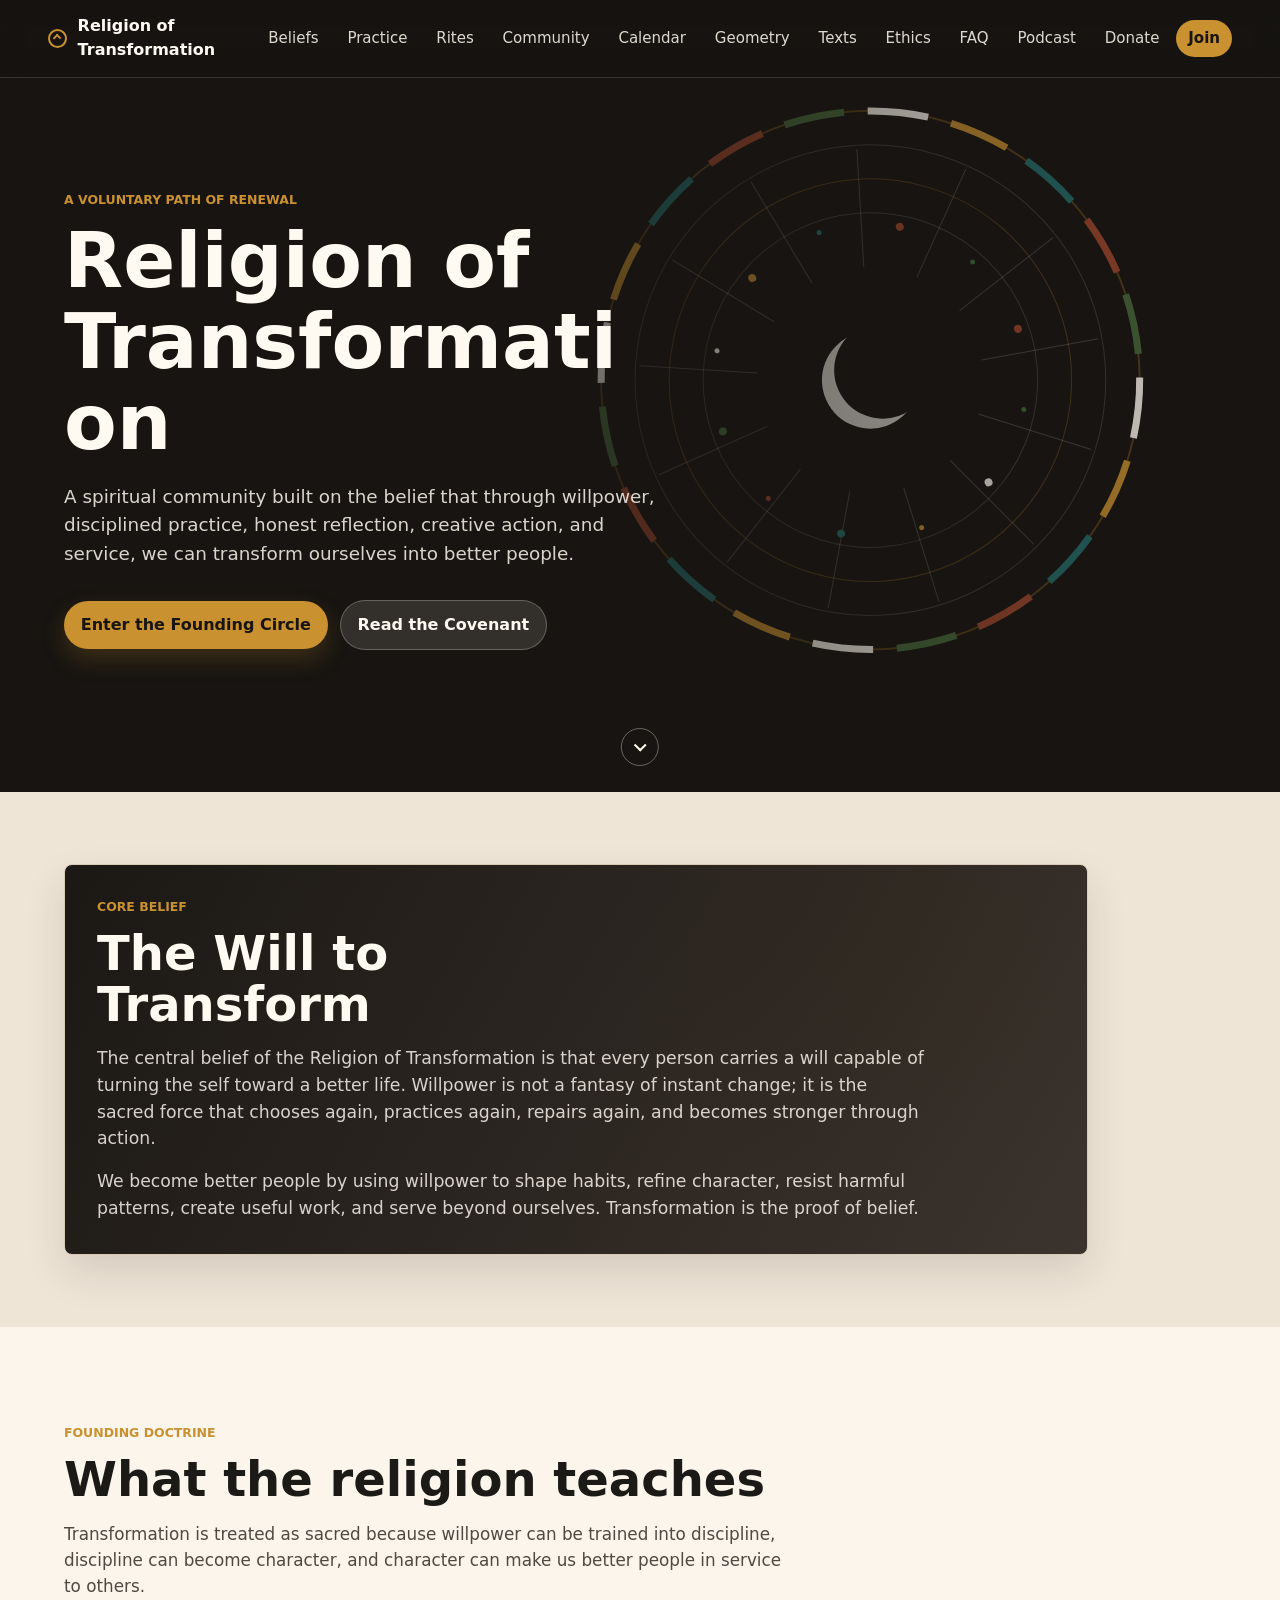
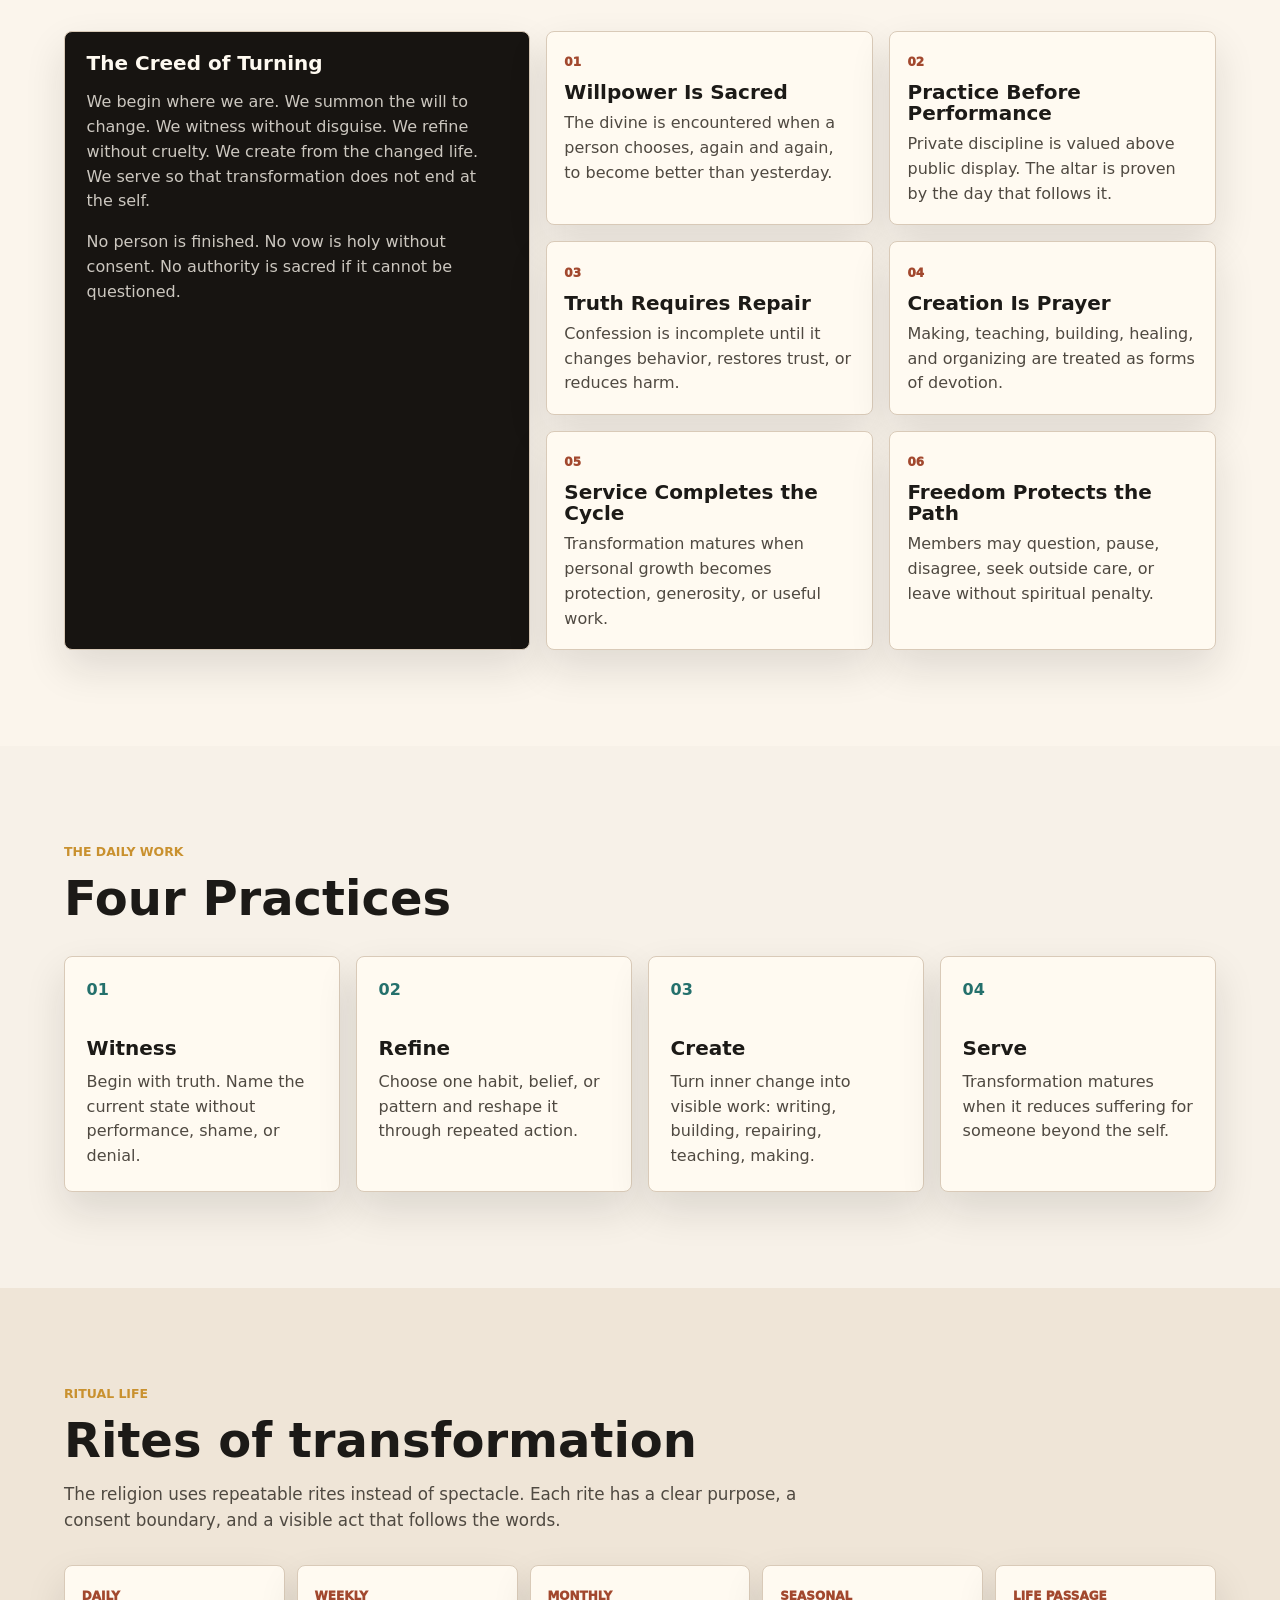
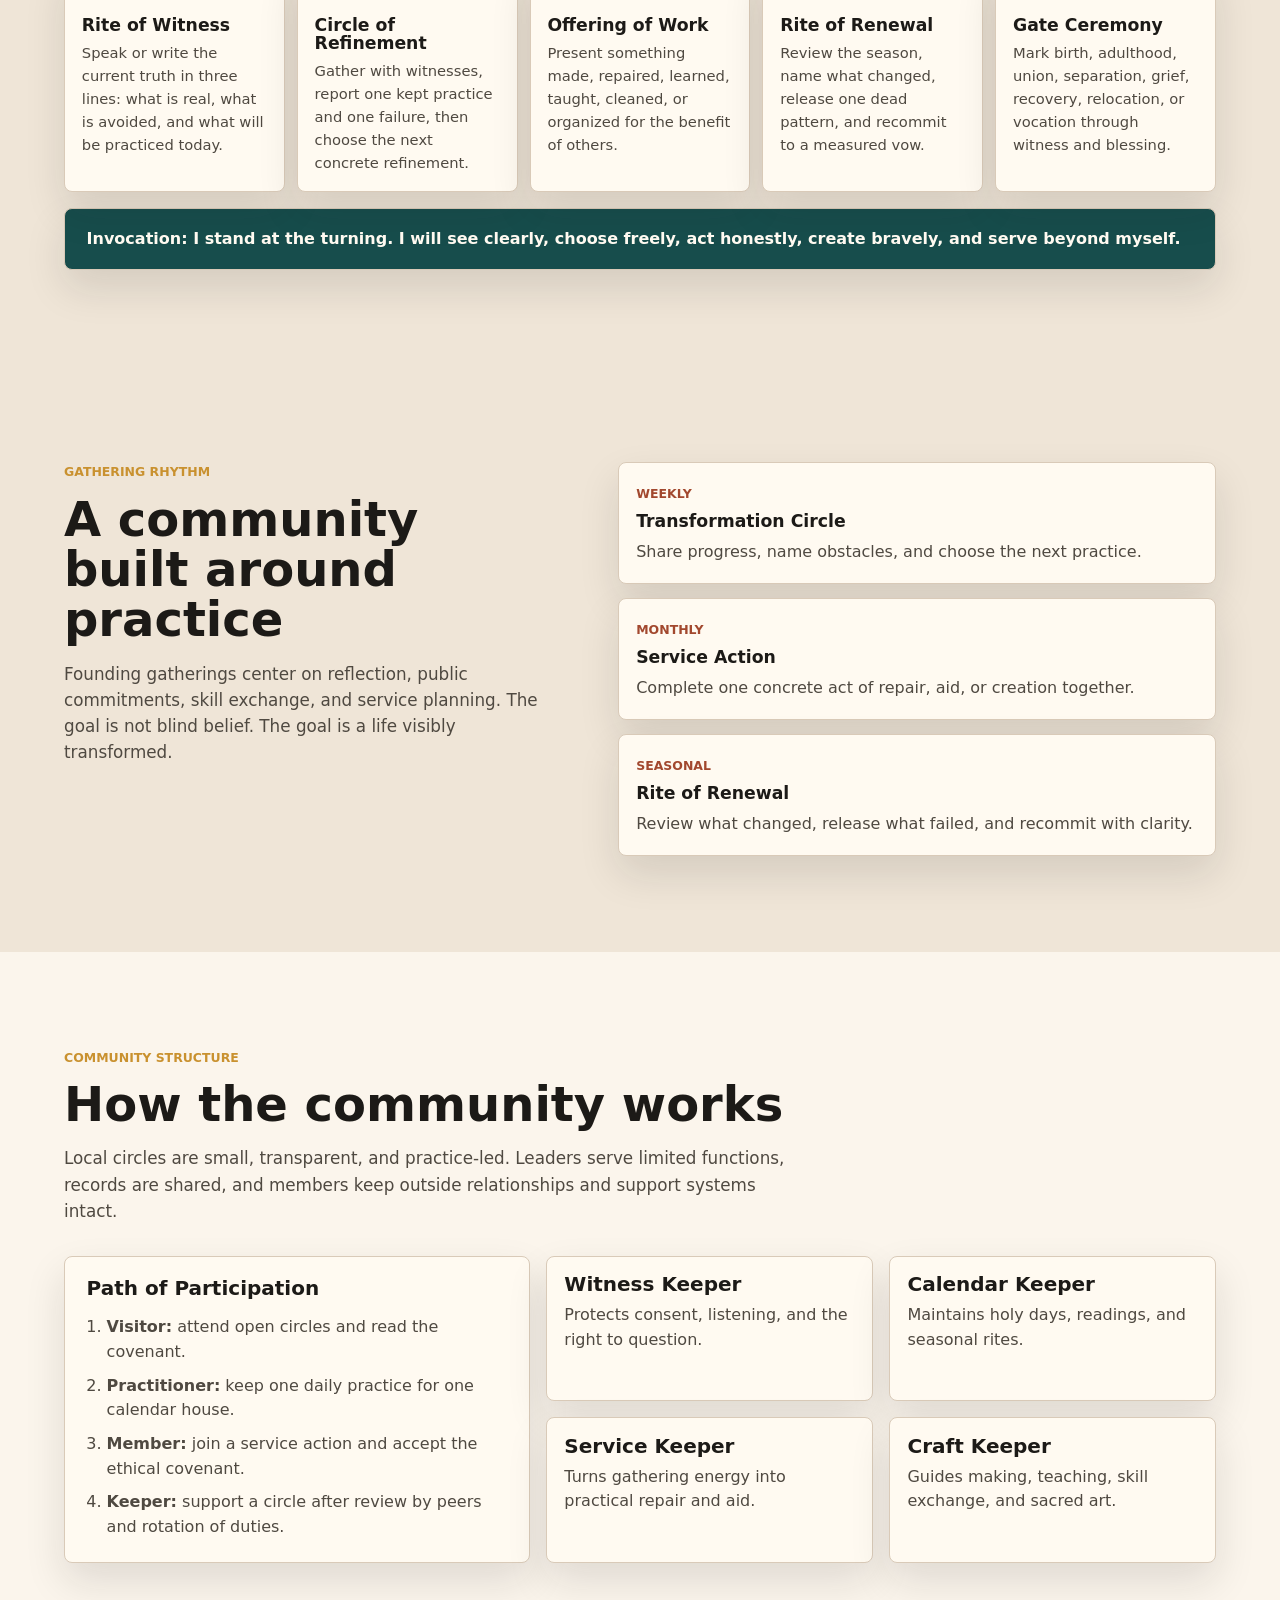
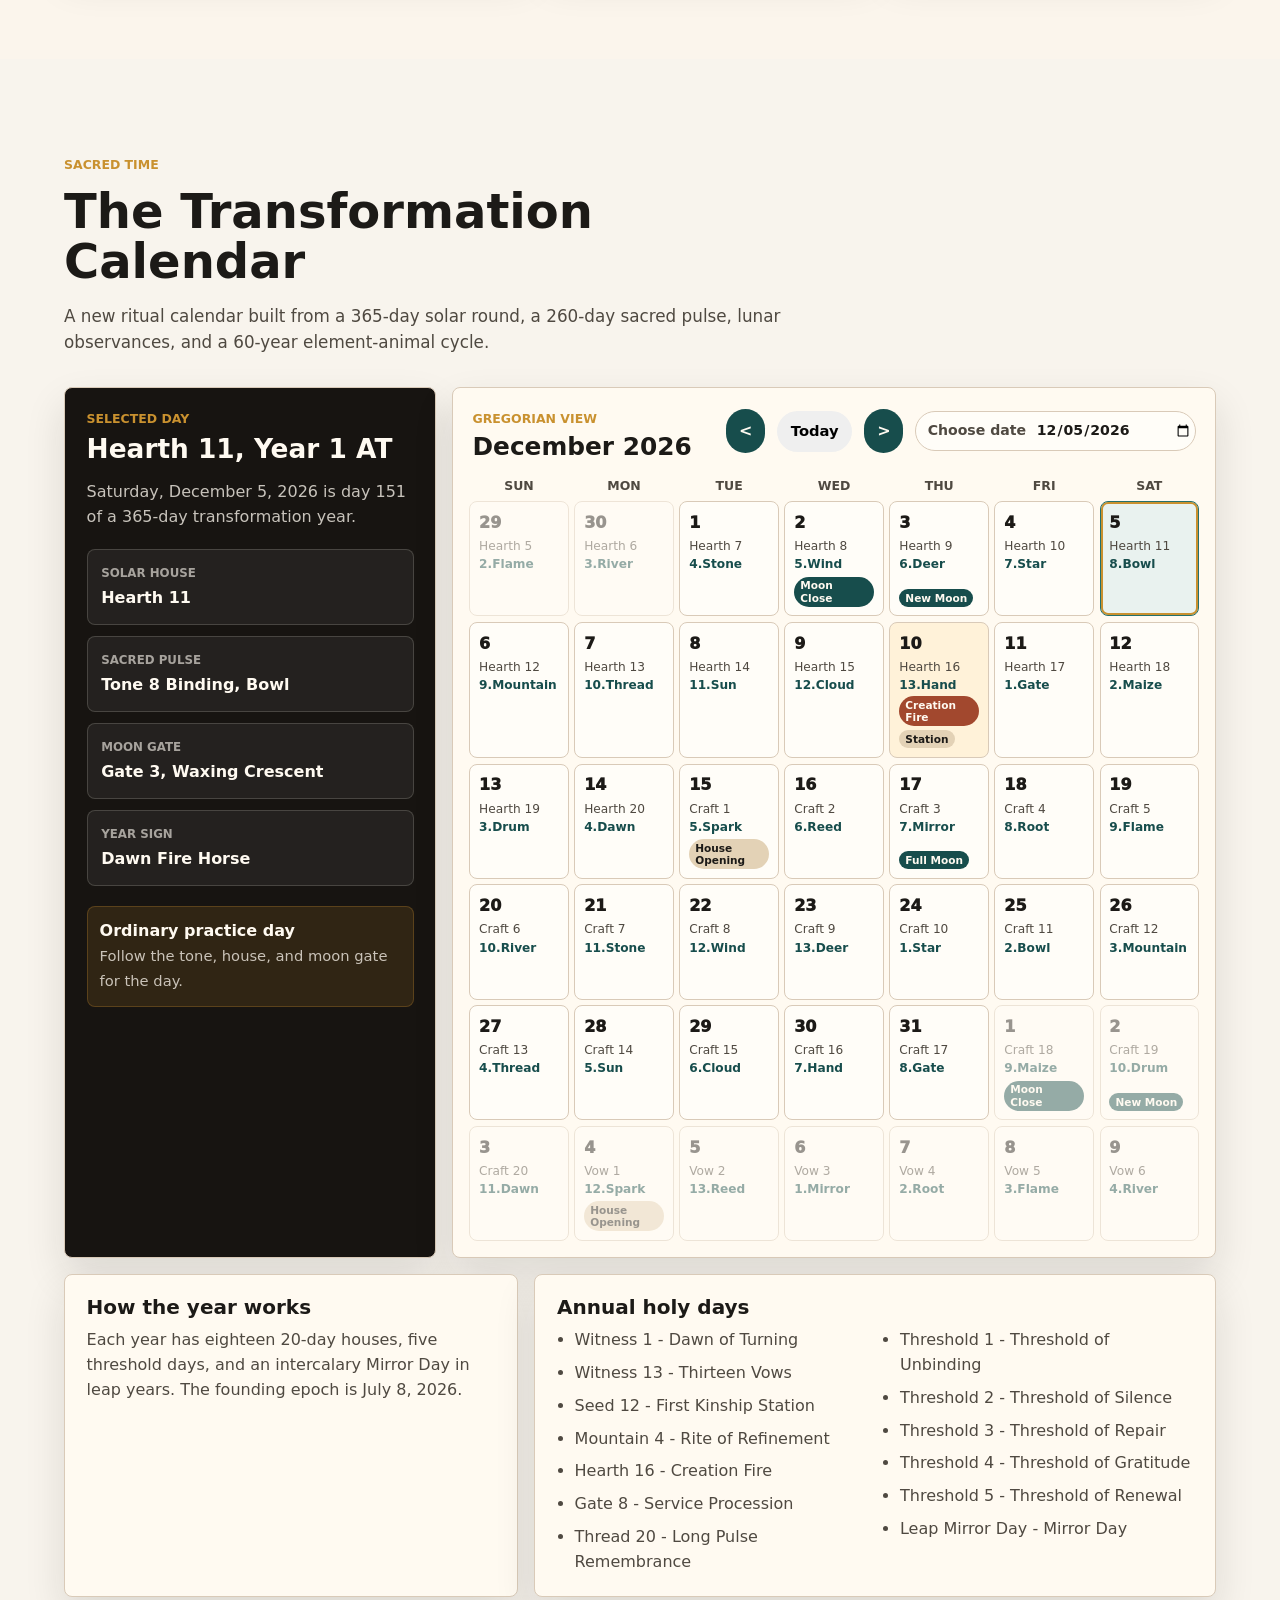
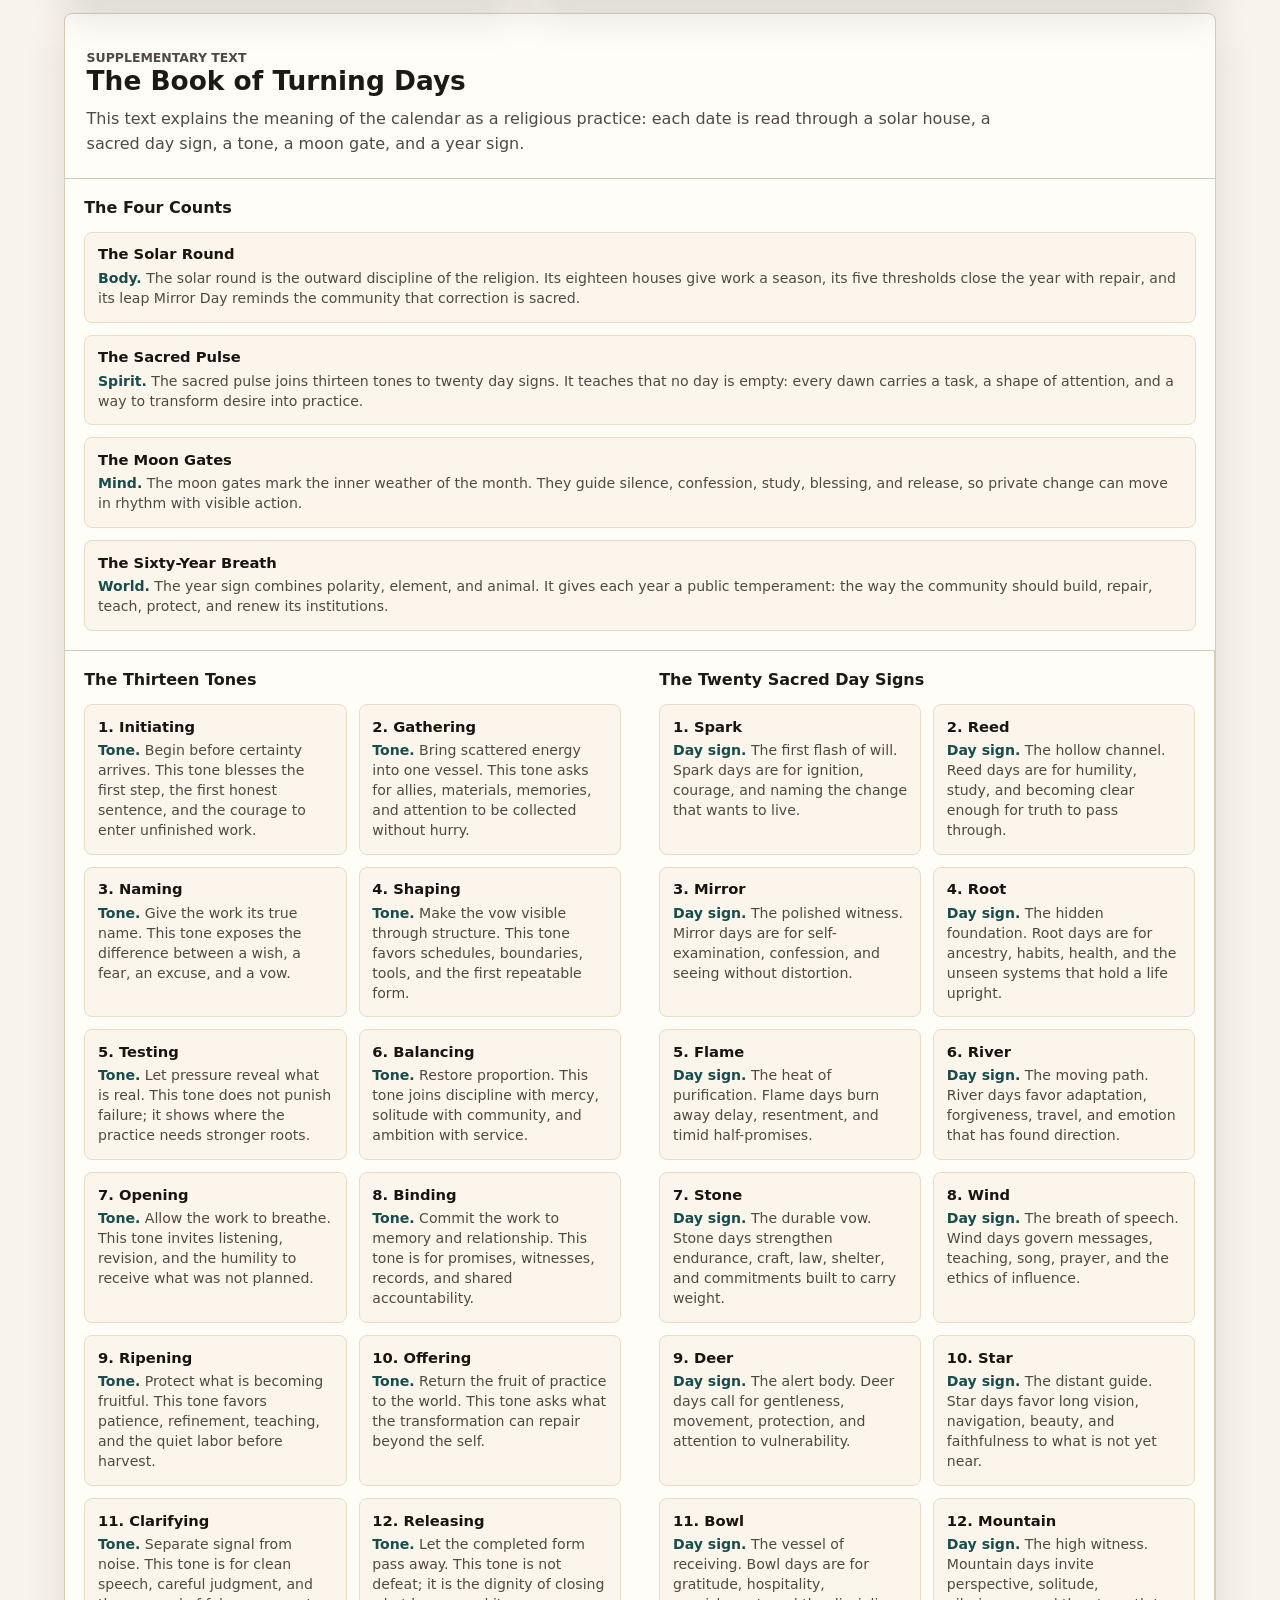
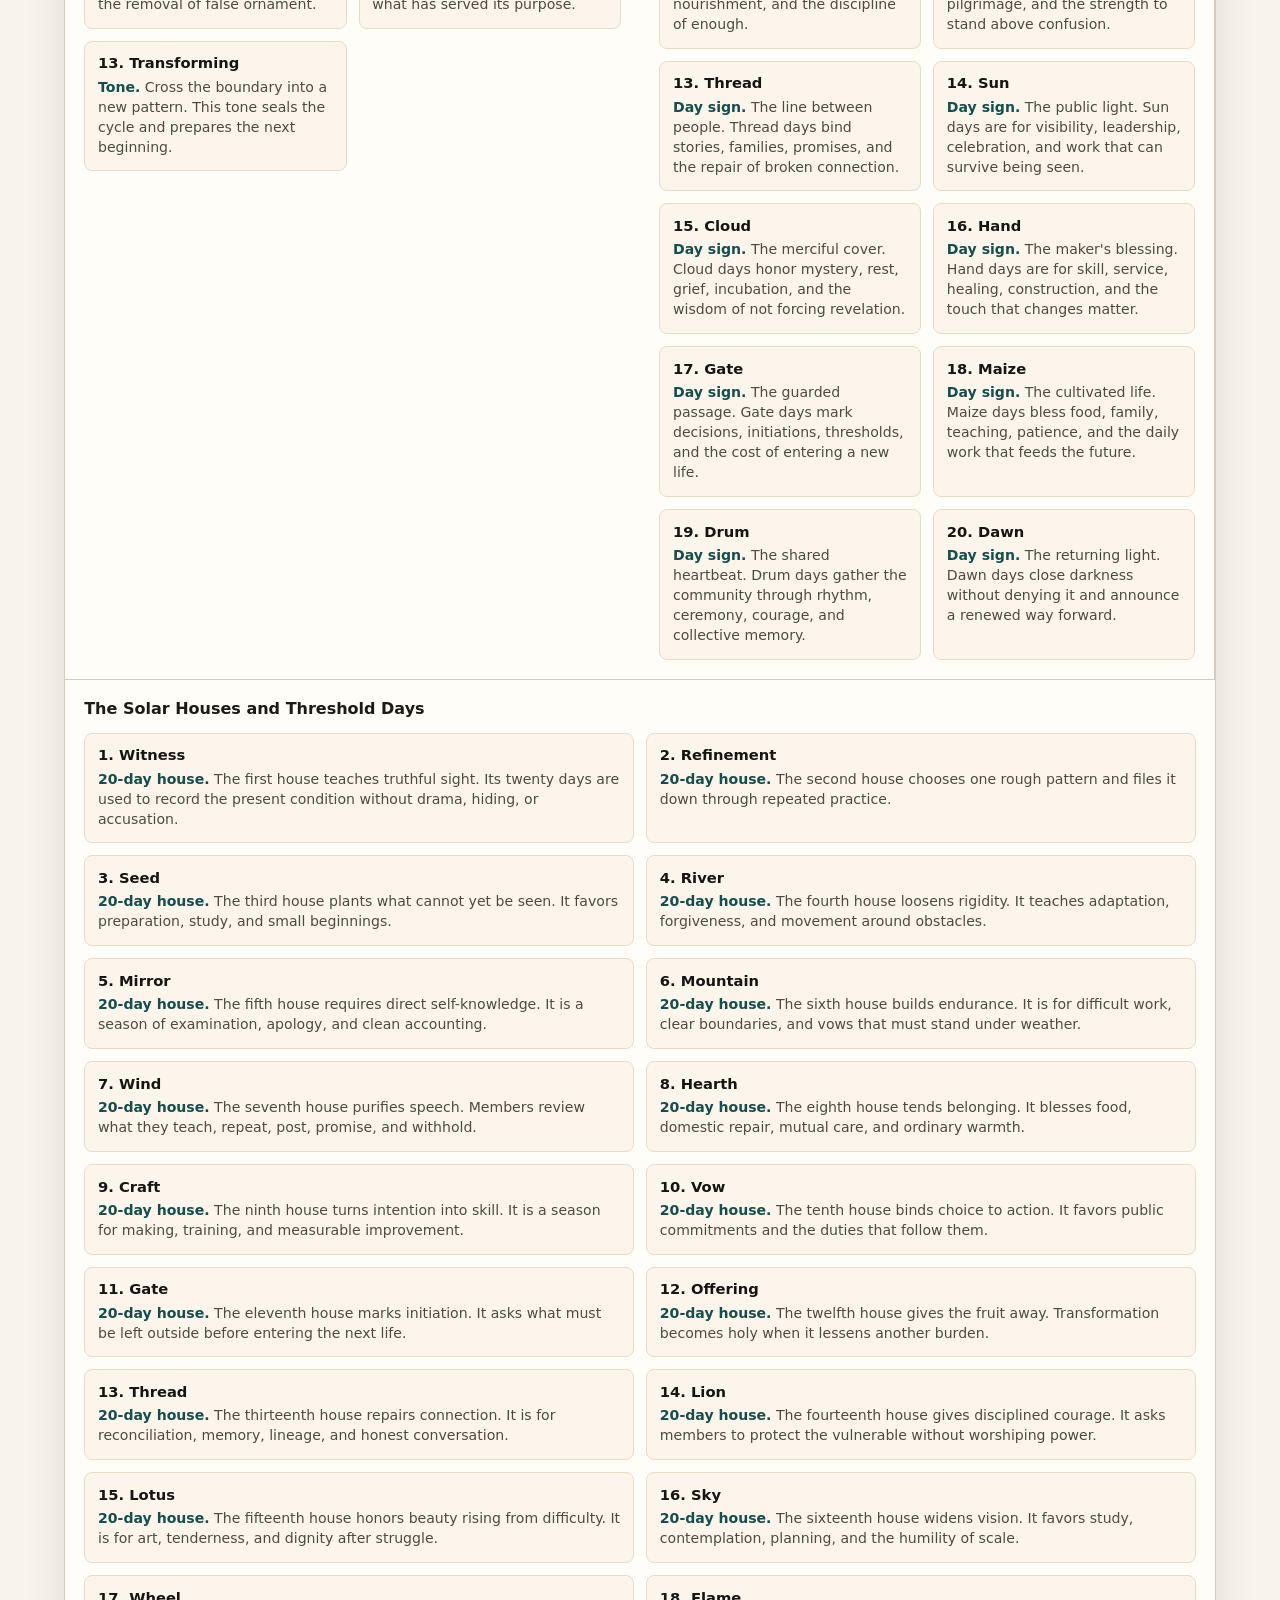
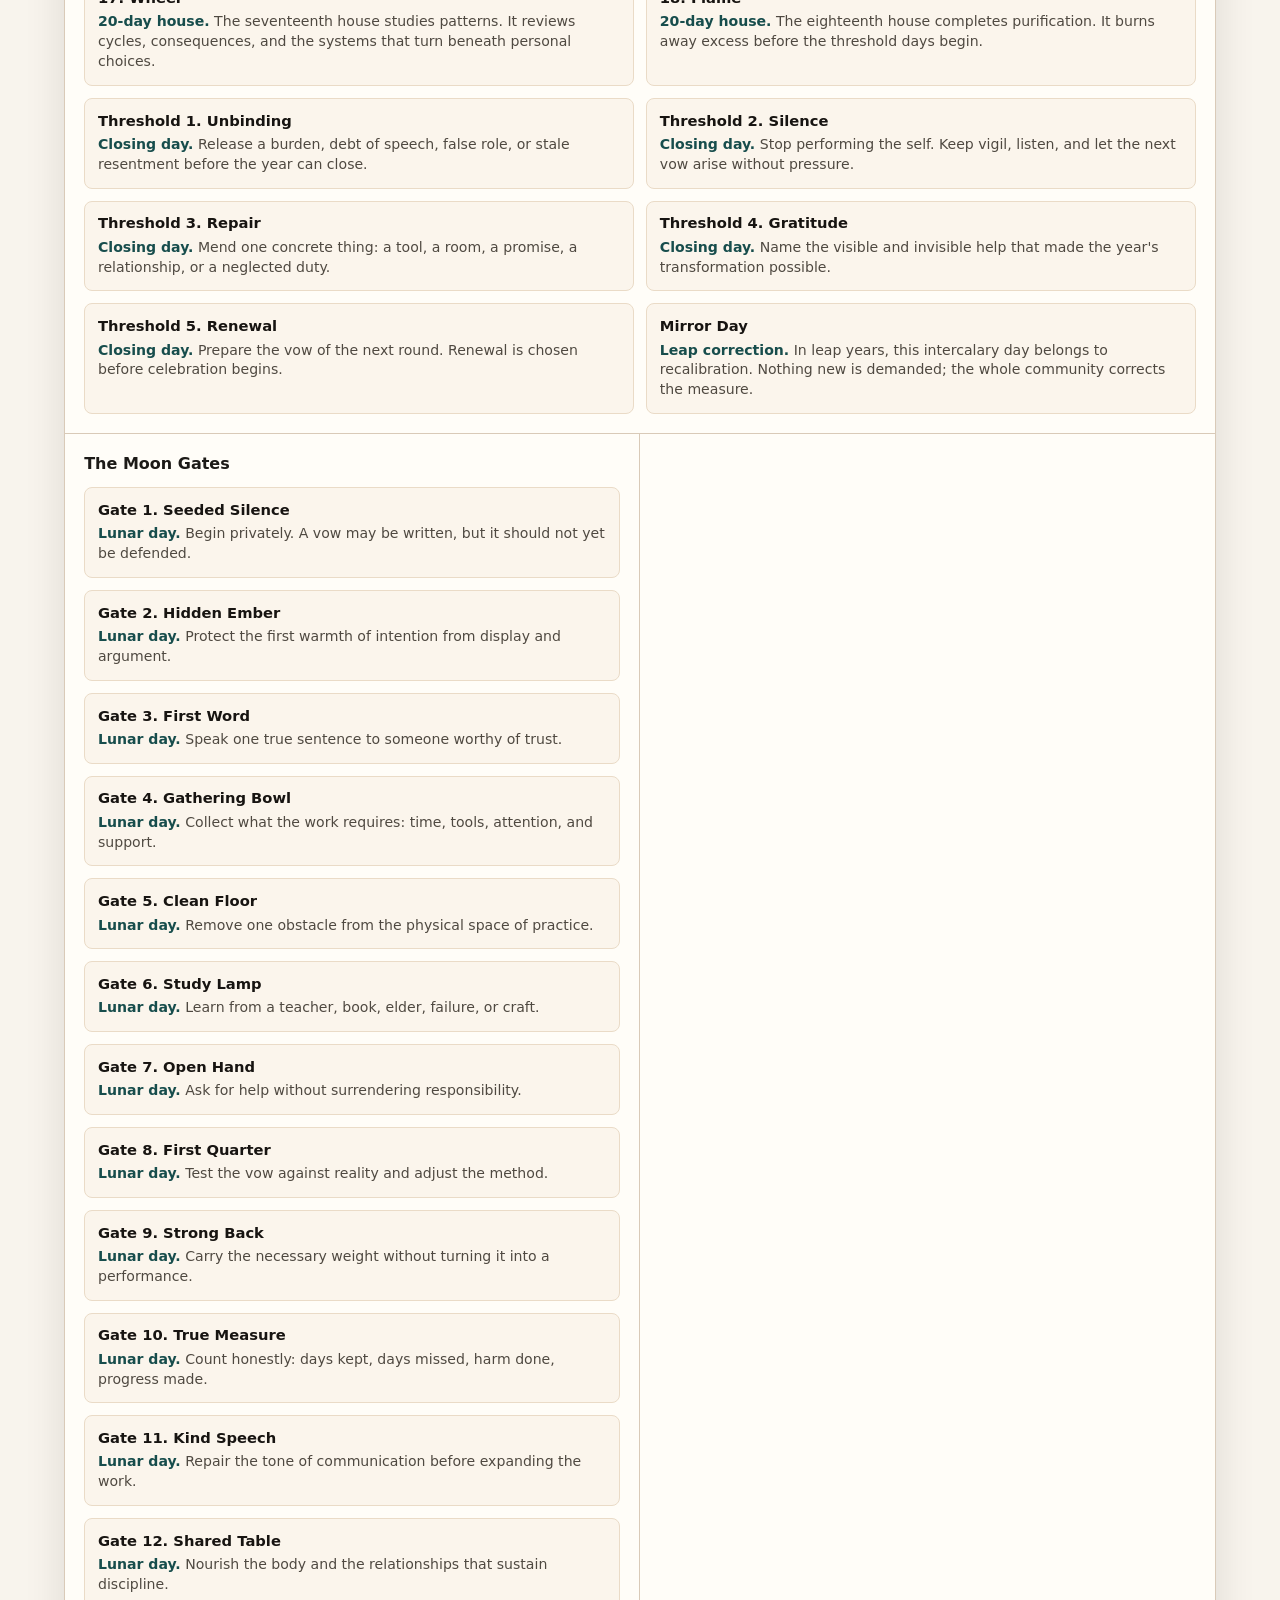
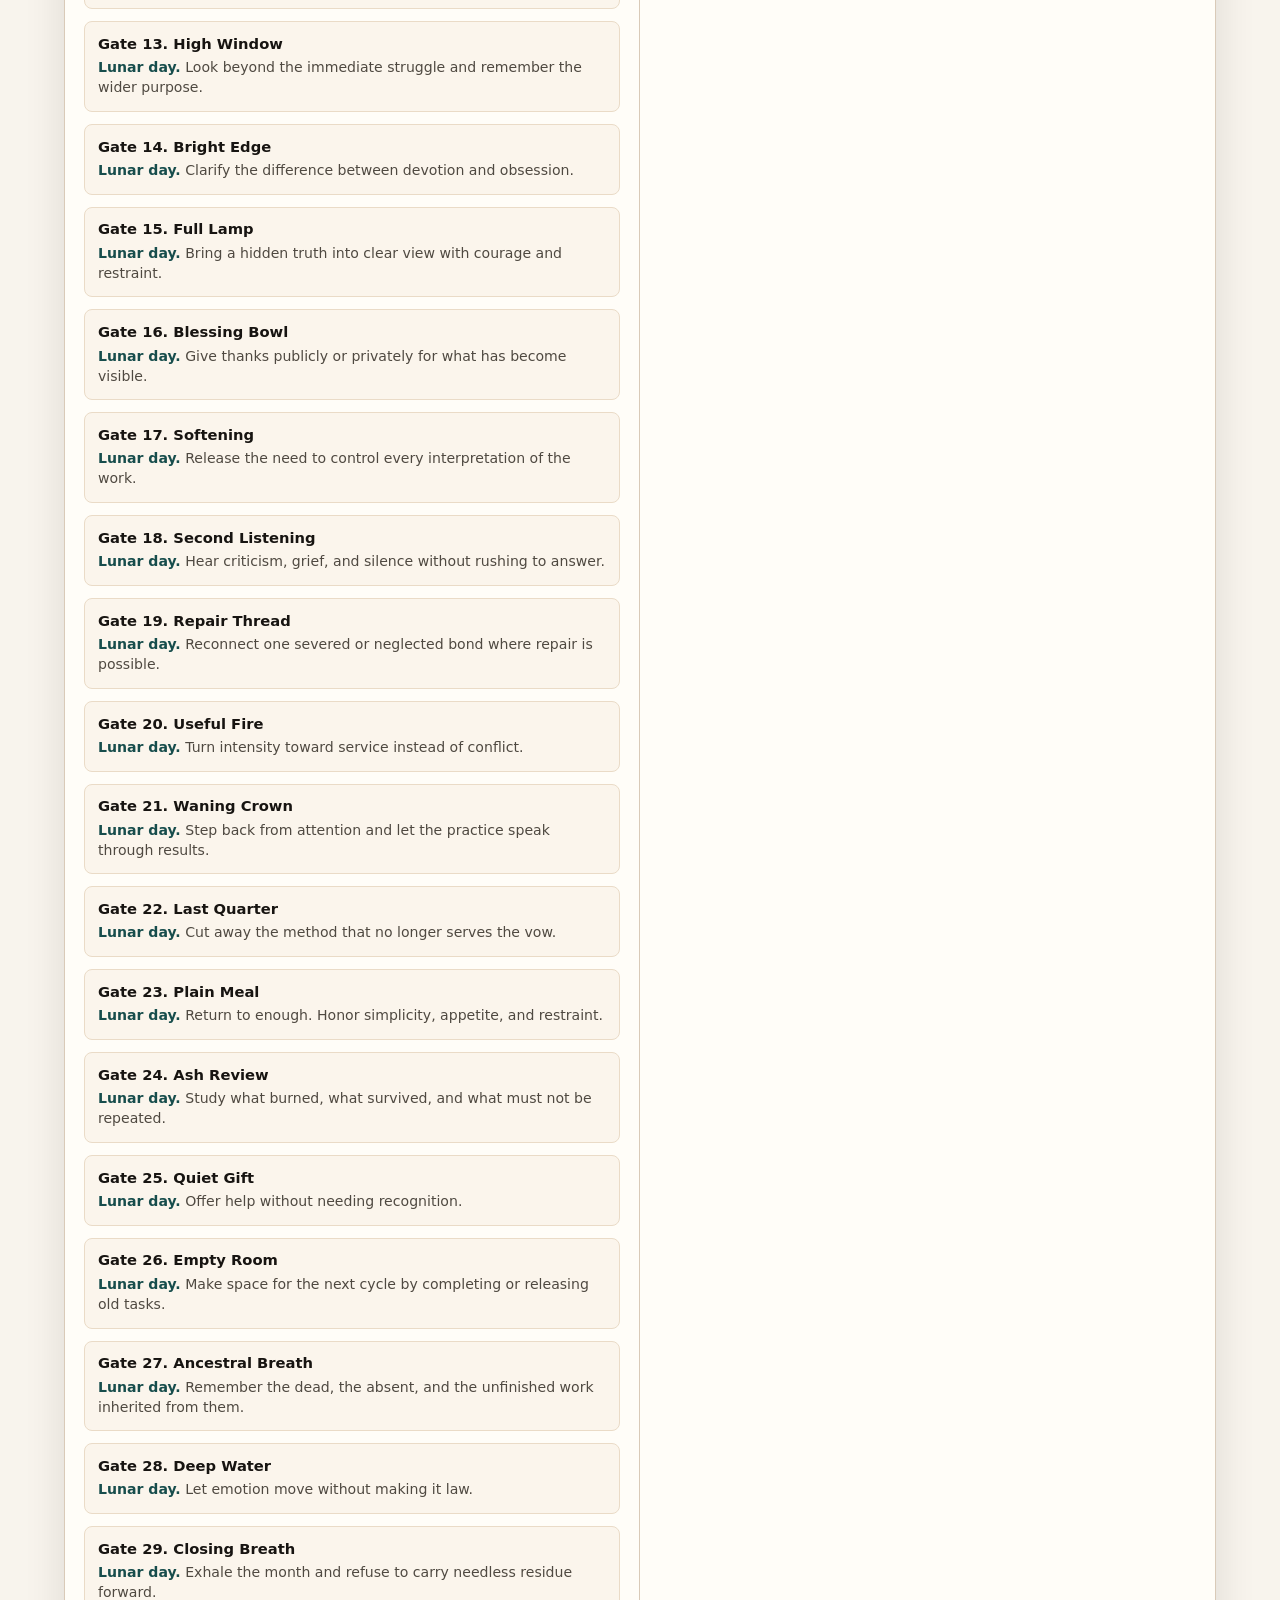
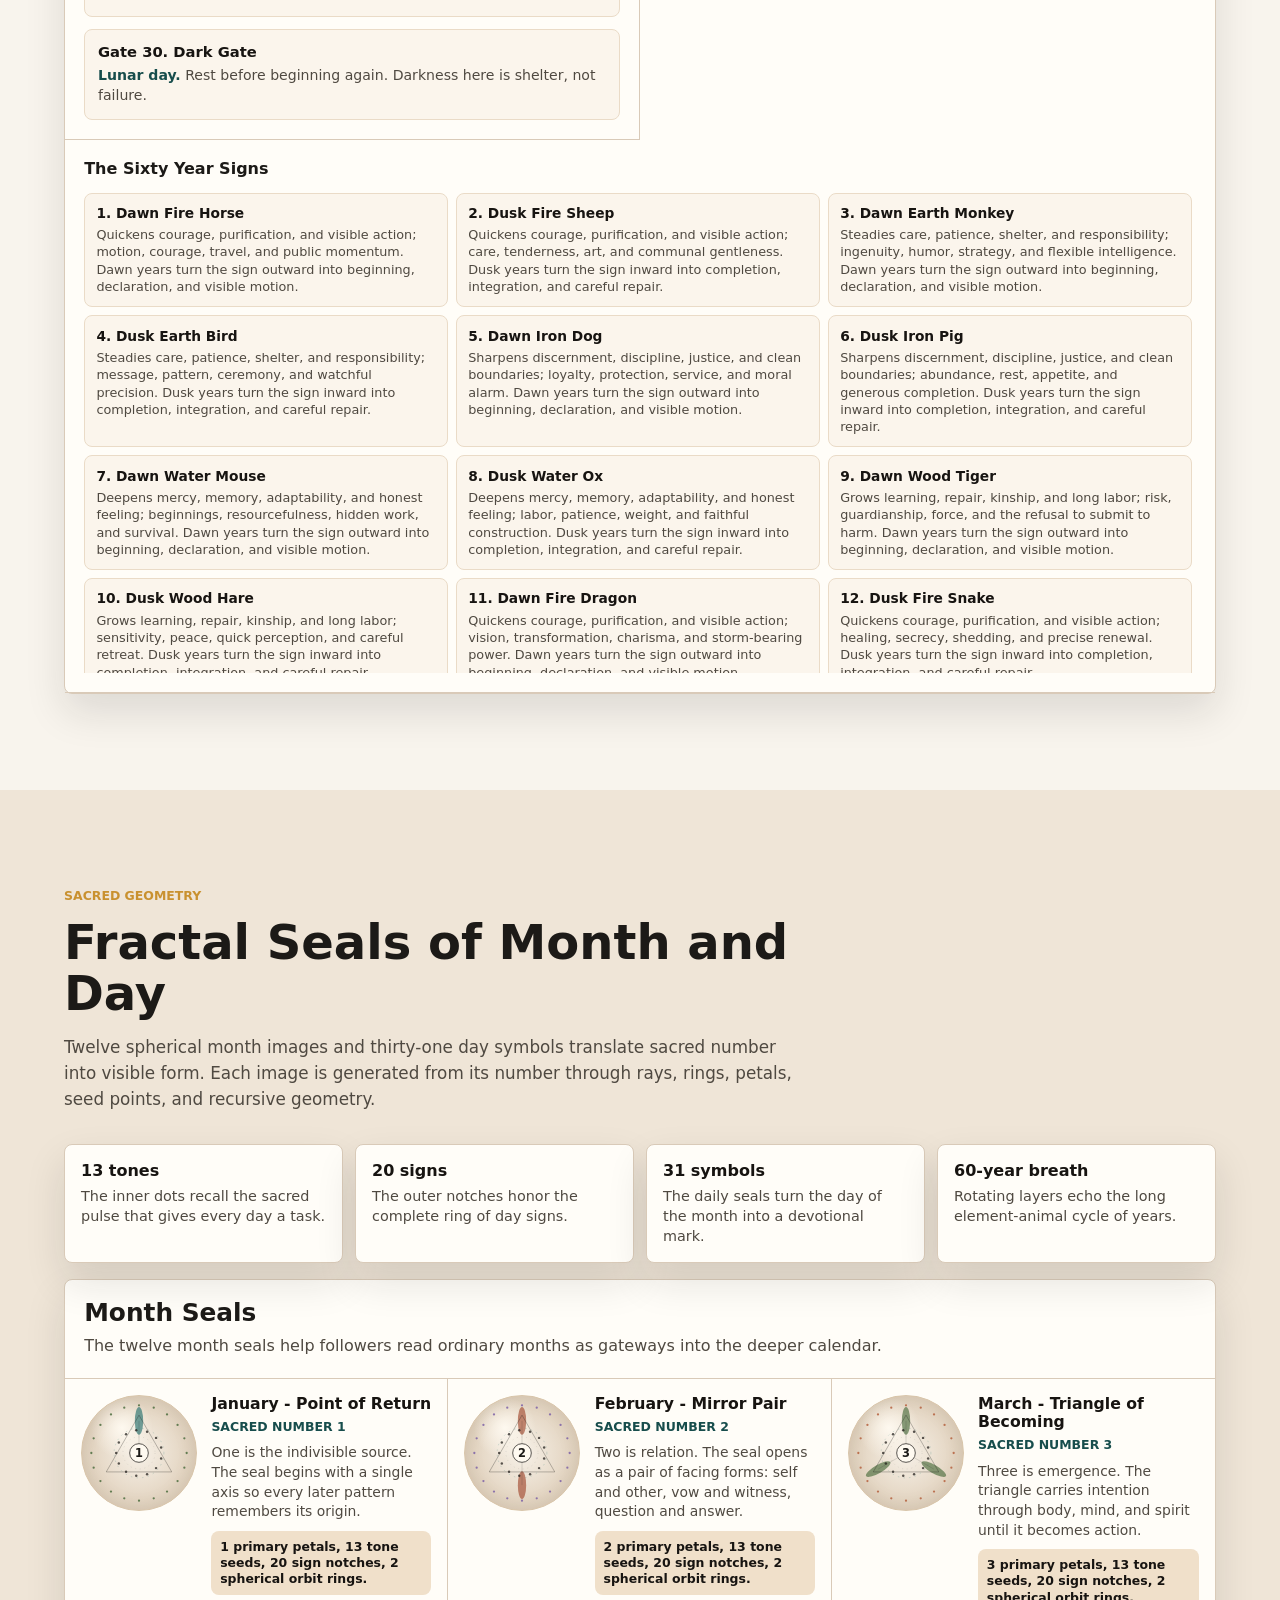
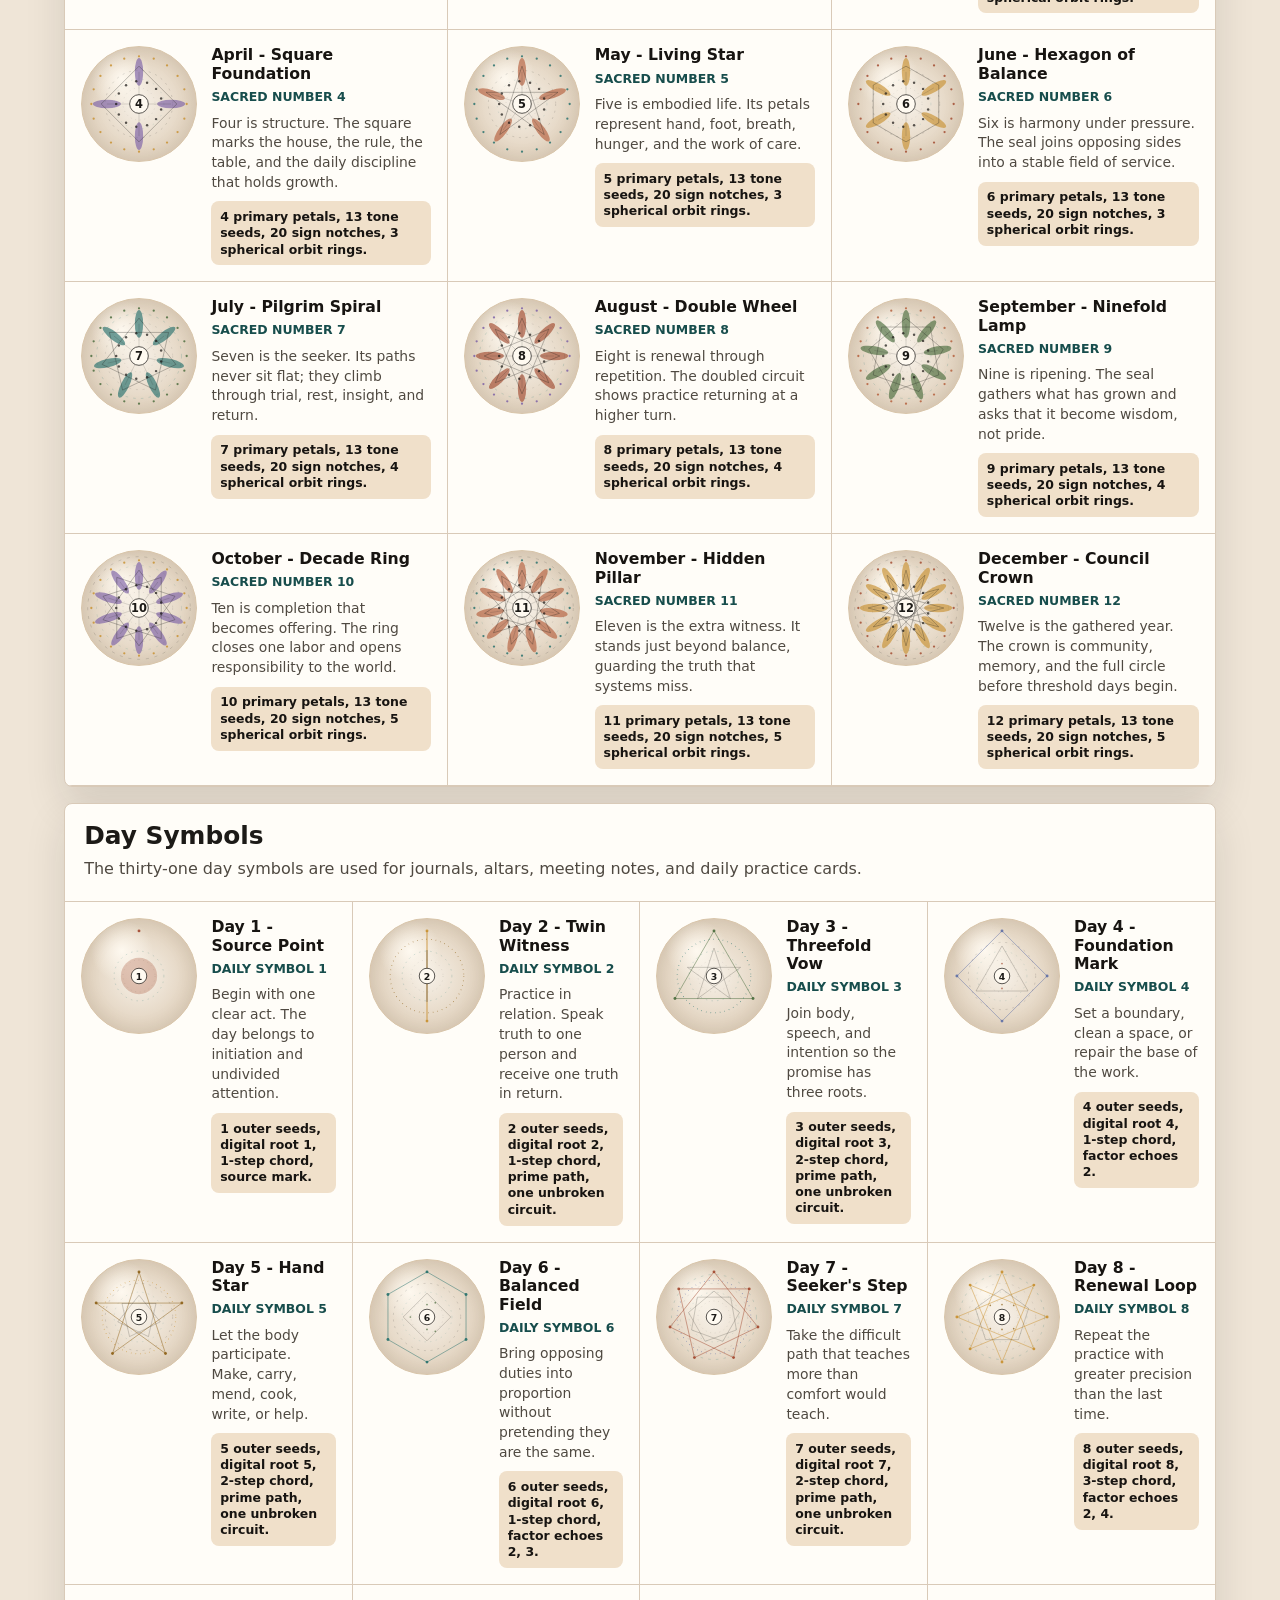
==== index.html @ 1010312f "Clarify willpower doctrine" ====
<!doctype html>
<html lang="en">
<head>
  <meta charset="utf-8">
  <meta name="viewport" content="width=device-width, initial-scale=1">
  <title>Religion of Transformation</title>
  <meta name="description" content="A voluntary spiritual community built on the belief that willpower, discipline, and service can transform us into better people.">
  <link rel="stylesheet" href="styles.css">
  <link rel="stylesheet" href="supplement.css">
  <link rel="stylesheet" href="geometry.css">
  <link rel="stylesheet" href="complete.css">
  <link rel="stylesheet" href="willpower.css">
  <link rel="stylesheet" href="responsive.css">
</head>
<body>
  <header class="topbar" aria-label="Site header">
    <a class="brand" href="#home" aria-label="Religion of Transformation home">
      <span class="brand-mark" aria-hidden="true"></span>
      <span>Religion of Transformation</span>
    </a>
    <button class="menu-toggle" type="button" aria-controls="primary-nav" aria-expanded="false">
      <span class="menu-bars" aria-hidden="true"><span></span><span></span><span></span></span>
      <span class="menu-text">Menu</span>
    </button>
    <nav class="nav" id="primary-nav" aria-label="Primary navigation">
      <a href="#beliefs">Beliefs</a>
      <a href="#practice">Practice</a>
      <a href="#rites">Rites</a>
      <a href="#community">Community</a>
      <a href="#calendar">Calendar</a>
      <a href="#geometry">Geometry</a>
      <a href="#texts">Texts</a>
      <a href="#ethics">Ethics</a>
      <a href="#faq">FAQ</a>
      <a href="podcast.html">Podcast</a>
      <a href="donate.html">Donate</a>
      <a class="nav-join" href="#join">Join</a>
    </nav>
  </header>

  <main id="home">
    <section class="hero" aria-labelledby="hero-title">
      <canvas id="transformation-canvas" aria-hidden="true"></canvas>
      <div class="hero-content">
        <p class="eyebrow">A voluntary path of renewal</p>
        <h1 id="hero-title">Religion of Transformation</h1>
        <p class="hero-copy">
          A spiritual community built on the belief that through willpower, disciplined practice,
          honest reflection, creative action, and service, we can transform ourselves into better people.
        </p>
        <div class="hero-actions">
          <a class="button primary" href="#join">Enter the Founding Circle</a>
          <a class="button secondary" href="#ethics">Read the Covenant</a>
        </div>
      </div>
      <a class="scroll-cue" href="#practice" aria-label="Go to practices">
        <span></span>
      </a>
    </section>

    <section class="section willpower-section" aria-labelledby="willpower-title">
      <div class="willpower-panel">
        <p class="eyebrow">Core belief</p>
        <h2 id="willpower-title">The Will to Transform</h2>
        <p>
          The central belief of the Religion of Transformation is that every person carries a will capable
          of turning the self toward a better life. Willpower is not a fantasy of instant change; it is the
          sacred force that chooses again, practices again, repairs again, and becomes stronger through action.
        </p>
        <p>
          We become better people by using willpower to shape habits, refine character, resist harmful patterns,
          create useful work, and serve beyond ourselves. Transformation is the proof of belief.
        </p>
      </div>
    </section>

    <section id="beliefs" class="section beliefs-section" aria-labelledby="beliefs-title">
      <div class="section-heading">
        <p class="eyebrow">Founding doctrine</p>
        <h2 id="beliefs-title">What the religion teaches</h2>
        <p class="section-copy">
          Transformation is treated as sacred because willpower can be trained into discipline,
          discipline can become character, and character can make us better people in service to others.
        </p>
      </div>

      <div class="belief-layout">
        <article class="creed-panel">
          <h3>The Creed of Turning</h3>
          <p>
            We begin where we are. We summon the will to change. We witness without disguise.
            We refine without cruelty. We create from the changed life. We serve so that transformation does not end at the self.
          </p>
          <p>
            No person is finished. No vow is holy without consent. No authority is sacred if it cannot be questioned.
          </p>
        </article>

        <div class="belief-grid" aria-label="Core teachings">
          <article>
            <span>01</span>
            <h3>Willpower Is Sacred</h3>
            <p>The divine is encountered when a person chooses, again and again, to become better than yesterday.</p>
          </article>
          <article>
            <span>02</span>
            <h3>Practice Before Performance</h3>
            <p>Private discipline is valued above public display. The altar is proven by the day that follows it.</p>
          </article>
          <article>
            <span>03</span>
            <h3>Truth Requires Repair</h3>
            <p>Confession is incomplete until it changes behavior, restores trust, or reduces harm.</p>
          </article>
          <article>
            <span>04</span>
            <h3>Creation Is Prayer</h3>
            <p>Making, teaching, building, healing, and organizing are treated as forms of devotion.</p>
          </article>
          <article>
            <span>05</span>
            <h3>Service Completes the Cycle</h3>
            <p>Transformation matures when personal growth becomes protection, generosity, or useful work.</p>
          </article>
          <article>
            <span>06</span>
            <h3>Freedom Protects the Path</h3>
            <p>Members may question, pause, disagree, seek outside care, or leave without spiritual penalty.</p>
          </article>
        </div>
      </div>
    </section>

    <section id="practice" class="section practice-section" aria-labelledby="practice-title">
      <div class="section-heading">
        <p class="eyebrow">The daily work</p>
        <h2 id="practice-title">Four Practices</h2>
      </div>
      <div class="practice-grid">
        <article class="practice-card">
          <span class="card-index">01</span>
          <h3>Witness</h3>
          <p>Begin with truth. Name the current state without performance, shame, or denial.</p>
        </article>
        <article class="practice-card">
          <span class="card-index">02</span>
          <h3>Refine</h3>
          <p>Choose one habit, belief, or pattern and reshape it through repeated action.</p>
        </article>
        <article class="practice-card">
          <span class="card-index">03</span>
          <h3>Create</h3>
          <p>Turn inner change into visible work: writing, building, repairing, teaching, making.</p>
        </article>
        <article class="practice-card">
          <span class="card-index">04</span>
          <h3>Serve</h3>
          <p>Transformation matures when it reduces suffering for someone beyond the self.</p>
        </article>
      </div>
    </section>

    <section id="rites" class="section rites-section" aria-labelledby="rites-title">
      <div class="section-heading">
        <p class="eyebrow">Ritual life</p>
        <h2 id="rites-title">Rites of transformation</h2>
        <p class="section-copy">
          The religion uses repeatable rites instead of spectacle. Each rite has a clear purpose,
          a consent boundary, and a visible act that follows the words.
        </p>
      </div>

      <div class="rite-timeline">
        <article>
          <span>Daily</span>
          <h3>Rite of Witness</h3>
          <p>Speak or write the current truth in three lines: what is real, what is avoided, and what will be practiced today.</p>
        </article>
        <article>
          <span>Weekly</span>
          <h3>Circle of Refinement</h3>
          <p>Gather with witnesses, report one kept practice and one failure, then choose the next concrete refinement.</p>
        </article>
        <article>
          <span>Monthly</span>
          <h3>Offering of Work</h3>
          <p>Present something made, repaired, learned, taught, cleaned, or organized for the benefit of others.</p>
        </article>
        <article>
          <span>Seasonal</span>
          <h3>Rite of Renewal</h3>
          <p>Review the season, name what changed, release one dead pattern, and recommit to a measured vow.</p>
        </article>
        <article>
          <span>Life Passage</span>
          <h3>Gate Ceremony</h3>
          <p>Mark birth, adulthood, union, separation, grief, recovery, relocation, or vocation through witness and blessing.</p>
        </article>
      </div>

      <div class="liturgy-strip" aria-label="Core liturgy">
        <p>Invocation: I stand at the turning. I will see clearly, choose freely, act honestly, create bravely, and serve beyond myself.</p>
      </div>
    </section>

    <section id="gather" class="section split-section" aria-labelledby="gather-title">
      <div>
        <p class="eyebrow">Gathering rhythm</p>
        <h2 id="gather-title">A community built around practice</h2>
        <p class="section-copy">
          Founding gatherings center on reflection, public commitments, skill exchange, and
          service planning. The goal is not blind belief. The goal is a life visibly transformed.
        </p>
      </div>
      <div class="schedule" aria-label="Gathering schedule">
        <div class="schedule-row">
          <span>Weekly</span>
          <strong>Transformation Circle</strong>
          <p>Share progress, name obstacles, and choose the next practice.</p>
        </div>
        <div class="schedule-row">
          <span>Monthly</span>
          <strong>Service Action</strong>
          <p>Complete one concrete act of repair, aid, or creation together.</p>
        </div>
        <div class="schedule-row">
          <span>Seasonal</span>
          <strong>Rite of Renewal</strong>
          <p>Review what changed, release what failed, and recommit with clarity.</p>
        </div>
      </div>
    </section>

    <section id="community" class="section community-section" aria-labelledby="community-title">
      <div class="section-heading">
        <p class="eyebrow">Community structure</p>
        <h2 id="community-title">How the community works</h2>
        <p class="section-copy">
          Local circles are small, transparent, and practice-led. Leaders serve limited functions,
          records are shared, and members keep outside relationships and support systems intact.
        </p>
      </div>

      <div class="community-layout">
        <div class="path-panel">
          <h3>Path of Participation</h3>
          <ol>
            <li><strong>Visitor:</strong> attend open circles and read the covenant.</li>
            <li><strong>Practitioner:</strong> keep one daily practice for one calendar house.</li>
            <li><strong>Member:</strong> join a service action and accept the ethical covenant.</li>
            <li><strong>Keeper:</strong> support a circle after review by peers and rotation of duties.</li>
          </ol>
        </div>
        <div class="role-grid">
          <article>
            <h3>Witness Keeper</h3>
            <p>Protects consent, listening, and the right to question.</p>
          </article>
          <article>
            <h3>Calendar Keeper</h3>
            <p>Maintains holy days, readings, and seasonal rites.</p>
          </article>
          <article>
            <h3>Service Keeper</h3>
            <p>Turns gathering energy into practical repair and aid.</p>
          </article>
          <article>
            <h3>Craft Keeper</h3>
            <p>Guides making, teaching, skill exchange, and sacred art.</p>
          </article>
        </div>
      </div>
    </section>

    <section id="calendar" class="section calendar-section" aria-labelledby="calendar-title">
      <div class="section-heading">
        <p class="eyebrow">Sacred time</p>
        <h2 id="calendar-title">The Transformation Calendar</h2>
        <p class="section-copy">
          A new ritual calendar built from a 365-day solar round, a 260-day sacred pulse,
          lunar observances, and a 60-year element-animal cycle.
        </p>
      </div>

      <div class="calendar-shell">
        <aside class="today-panel" aria-label="Selected transformation date">
          <span class="panel-kicker">Selected day</span>
          <h3 id="transformation-date">Loading calendar</h3>
          <p id="transformation-detail"></p>
          <dl class="date-metrics">
            <div>
              <dt>Solar house</dt>
              <dd id="metric-house"></dd>
            </div>
            <div>
              <dt>Sacred pulse</dt>
              <dd id="metric-pulse"></dd>
            </div>
            <div>
              <dt>Moon gate</dt>
              <dd id="metric-moon"></dd>
            </div>
            <div>
              <dt>Year sign</dt>
              <dd id="metric-year"></dd>
            </div>
          </dl>
          <div class="selected-holidays" id="selected-holidays" aria-live="polite"></div>
        </aside>

        <div class="calendar-board" aria-label="Monthly calendar">
          <div class="calendar-toolbar">
            <div class="month-title">
              <span class="panel-kicker">Gregorian view</span>
              <h3 id="calendar-month-title"></h3>
            </div>
            <div class="calendar-actions">
              <button class="icon-button" id="prev-month" type="button" aria-label="Previous month">&lt;</button>
              <button class="button compact" id="today-button" type="button">Today</button>
              <button class="icon-button" id="next-month" type="button" aria-label="Next month">&gt;</button>
              <label class="date-picker">
                <span>Choose date</span>
                <input id="calendar-date" type="date">
              </label>
            </div>
          </div>
          <div class="calendar-weekdays" aria-hidden="true">
            <span>Sun</span>
            <span>Mon</span>
            <span>Tue</span>
            <span>Wed</span>
            <span>Thu</span>
            <span>Fri</span>
            <span>Sat</span>
          </div>
          <div class="calendar-grid" id="calendar-grid"></div>
        </div>
      </div>

      <div class="calendar-reference">
        <article>
          <h3>How the year works</h3>
          <p>
            Each year has eighteen 20-day houses, five threshold days, and an intercalary
            Mirror Day in leap years. The founding epoch is July 8, 2026.
          </p>
        </article>
        <article>
          <h3>Annual holy days</h3>
          <ul id="holiday-list"></ul>
        </article>
      </div>

      <div class="calendar-supplement" aria-labelledby="supplement-title">
        <div class="supplement-intro">
          <p class="eyebrow">Supplementary text</p>
          <h3 id="supplement-title">The Book of Turning Days</h3>
          <p>
            This text explains the meaning of the calendar as a religious practice: each date is read
            through a solar house, a sacred day sign, a tone, a moon gate, and a year sign.
          </p>
        </div>

        <div class="supplement-grid">
          <article class="supplement-card supplement-wide">
            <h4>The Four Counts</h4>
            <div id="count-text" class="doctrine-list"></div>
          </article>
          <article class="supplement-card">
            <h4>The Thirteen Tones</h4>
            <div id="tone-text" class="doctrine-list compact-list"></div>
          </article>
          <article class="supplement-card">
            <h4>The Twenty Sacred Day Signs</h4>
            <div id="sign-text" class="doctrine-list compact-list"></div>
          </article>
          <article class="supplement-card supplement-wide">
            <h4>The Solar Houses and Threshold Days</h4>
            <div id="house-text" class="doctrine-list house-list"></div>
          </article>
          <article class="supplement-card">
            <h4>The Moon Gates</h4>
            <div id="moon-text" class="doctrine-list"></div>
          </article>
          <article class="supplement-card supplement-wide">
            <h4>The Sixty Year Signs</h4>
            <div id="year-text" class="year-signs"></div>
          </article>
        </div>
      </div>

    </section>

    <section id="geometry" class="section geometry-section" aria-labelledby="geometry-title">
      <div class="section-heading">
        <p class="eyebrow">Sacred geometry</p>
        <h2 id="geometry-title">Fractal Seals of Month and Day</h2>
        <p class="section-copy">
          Twelve spherical month images and thirty-one day symbols translate sacred number into
          visible form. Each image is generated from its number through rays, rings, petals,
          seed points, and recursive geometry.
        </p>
      </div>

      <div class="geometry-principles" aria-label="Sacred number principles">
        <article>
          <strong>13 tones</strong>
          <span>The inner dots recall the sacred pulse that gives every day a task.</span>
        </article>
        <article>
          <strong>20 signs</strong>
          <span>The outer notches honor the complete ring of day signs.</span>
        </article>
        <article>
          <strong>31 symbols</strong>
          <span>The daily seals turn the day of the month into a devotional mark.</span>
        </article>
        <article>
          <strong>60-year breath</strong>
          <span>Rotating layers echo the long element-animal cycle of years.</span>
        </article>
      </div>

      <div class="geometry-block">
        <div class="geometry-block-heading">
          <h3>Month Seals</h3>
          <p>The twelve month seals help followers read ordinary months as gateways into the deeper calendar.</p>
        </div>
        <div id="month-seals" class="seal-grid month-seal-grid"></div>
      </div>

      <div class="geometry-block">
        <div class="geometry-block-heading">
          <h3>Day Symbols</h3>
          <p>The thirty-one day symbols are used for journals, altars, meeting notes, and daily practice cards.</p>
        </div>
        <div id="day-symbols" class="seal-grid day-symbol-grid"></div>
      </div>
    </section>

    <section id="texts" class="section texts-section" aria-labelledby="texts-title">
      <div class="section-heading">
        <p class="eyebrow">Canon and liturgy</p>
        <h2 id="texts-title">Texts for practice</h2>
        <p class="section-copy">
          These short texts give the community shared language without demanding unquestioned belief.
          They are meant to be spoken, revised by conscience, and completed through action.
        </p>
      </div>

      <div class="text-library">
        <article class="text-scroll">
          <span>Founding Covenant</span>
          <h3>The Vow of the Turning Life</h3>
          <p>I will not pretend to be finished. I will tell the truth I can bear, then grow strong enough to tell more. I will refine one practice at a time. I will make from what changes me. I will serve where my growth can reduce harm.</p>
        </article>
        <article class="text-scroll">
          <span>Morning Reading</span>
          <h3>The First Witness</h3>
          <p>Before I improve, I will see. Before I answer, I will listen. Before I claim devotion, I will choose one act that can be known by its fruit.</p>
        </article>
        <article class="text-scroll">
          <span>Evening Reading</span>
          <h3>The Honest Account</h3>
          <p>What did I practice? What did I avoid? Who was helped? Who was harmed? What must be repaired before the next dawn?</p>
        </article>
        <article class="text-scroll">
          <span>Service Blessing</span>
          <h3>The Open Hand</h3>
          <p>May this work leave less suffering than it found. May skill replace performance. May help be given without ownership. May gratitude return us to humility.</p>
        </article>
      </div>

      <div class="promise-panel">
        <h3>Nine Promises of Members</h3>
        <ol>
          <li>Tell the truth without using truth as a weapon.</li>
          <li>Keep practice measurable and consent clear.</li>
          <li>Seek outside help when harm, illness, or crisis exceeds the circle.</li>
          <li>Refuse isolation, manipulation, and financial pressure.</li>
          <li>Repair harm directly where repair is possible.</li>
          <li>Let art, work, and service carry devotion into the world.</li>
          <li>Protect children, vulnerable people, and dissenting voices.</li>
          <li>Rotate authority and record decisions openly.</li>
          <li>Leave any role, rite, or circle that violates conscience.</li>
        </ol>
      </div>
    </section>

    <section id="ethics" class="section ethics-section" aria-labelledby="ethics-title">
      <div class="section-heading">
        <p class="eyebrow">The covenant</p>
        <h2 id="ethics-title">Freedom, consent, responsibility</h2>
      </div>
      <div class="ethics-list">
        <article>
          <h3>No coercion</h3>
          <p>Participation is voluntary. Anyone may question, pause, or leave without punishment.</p>
        </article>
        <article>
          <h3>No isolation</h3>
          <p>Members are encouraged to maintain healthy outside relationships and support systems.</p>
        </article>
        <article>
          <h3>No financial pressure</h3>
          <p>Giving must never be required for belonging, status, care, or spiritual worth.</p>
        </article>
        <article>
          <h3>No unquestioned authority</h3>
          <p>Leadership exists to serve the practice and remains open to scrutiny.</p>
        </article>
      </div>
    </section>

    <section id="resources" class="section resources-section" aria-labelledby="resources-title">
      <div class="section-heading">
        <p class="eyebrow">Start here</p>
        <h2 id="resources-title">Resources for a first circle</h2>
        <p class="section-copy">
          A complete circle can begin with a room, a table, a calendar reading, a consent agreement,
          and one concrete service action. No special status is required to begin practicing.
        </p>
      </div>

      <div class="resource-grid">
        <article>
          <h3>First Meeting</h3>
          <p>Read the covenant, choose a witness keeper, share one transformation, and close with a small service task.</p>
        </article>
        <article>
          <h3>Home Altar</h3>
          <p>Use a journal, a candle or lamp, one useful tool, the day symbol, and a written vow for the current house.</p>
        </article>
        <article>
          <h3>Service Ledger</h3>
          <p>Track promises, completed repairs, people helped, money received, and money spent.</p>
        </article>
        <article>
          <h3>Care Boundary</h3>
          <p>Circles offer witness and practice. They do not replace medical, legal, financial, or emergency support.</p>
        </article>
      </div>
    </section>

    <section id="faq" class="section faq-section" aria-labelledby="faq-title">
      <div class="section-heading">
        <p class="eyebrow">Questions</p>
        <h2 id="faq-title">Common questions</h2>
      </div>

      <div class="faq-list">
        <details>
          <summary>Do members have to accept every teaching literally?</summary>
          <p>No. The religion is practice-centered. Members may treat the calendar, symbols, and texts as sacred, poetic, psychological, or devotional frameworks.</p>
        </details>
        <details>
          <summary>Can someone leave?</summary>
          <p>Yes. Leaving, pausing, or questioning is protected by the covenant and must not be punished socially, spiritually, or financially.</p>
        </details>
        <details>
          <summary>Is money required?</summary>
          <p>No. Giving can support shared work, but money cannot buy belonging, status, forgiveness, leadership, or spiritual worth.</p>
        </details>
        <details>
          <summary>How are leaders chosen?</summary>
          <p>Keepers are selected for service roles, reviewed by peers, rotated when possible, and kept accountable through open records.</p>
        </details>
        <details>
          <summary>What makes a day holy?</summary>
          <p>A day is read through the solar house, sacred pulse, moon gate, year sign, and geometry symbol. The holy act is the practice chosen from that reading.</p>
        </details>
      </div>
    </section>

    <section id="join" class="section join-section" aria-labelledby="join-title">
      <div class="join-copy">
        <p class="eyebrow">Founding circle</p>
        <h2 id="join-title">Begin with one transformation</h2>
        <p>
          Share the transformation you are choosing now. Your note stays in this browser unless
          you open the generated email draft.
        </p>
      </div>
      <form class="join-form" id="join-form">
        <label>
          Name
          <input id="name" name="name" autocomplete="name" placeholder="Your name">
        </label>
        <label>
          Email
          <input id="email" name="email" type="email" autocomplete="email" placeholder="you@example.com">
        </label>
        <label>
          Transformation
          <textarea id="transformation" name="transformation" rows="5" placeholder="What are you ready to transform?"></textarea>
        </label>
        <div class="form-actions">
          <button class="button primary" type="submit">Save Intention</button>
          <a class="button secondary" id="email-link" href="mailto:founding-circle@example.com">Email Draft</a>
        </div>
        <p class="form-status" id="form-status" role="status" aria-live="polite"></p>
      </form>
    </section>
  </main>

  <footer class="footer complete-footer">
    <div>
      <strong>Religion of Transformation</strong>
      <p>Voluntary practice. Clear ethics. Visible change.</p>
    </div>
    <nav aria-label="Footer navigation">
      <a href="#beliefs">Beliefs</a>
      <a href="#calendar">Calendar</a>
      <a href="#geometry">Geometry</a>
      <a href="#texts">Texts</a>
      <a href="#resources">Resources</a>
      <a href="podcast.html">Podcast</a>
      <a href="donate.html">Donate</a>
      <a href="#join">Join</a>
    </nav>
    <p class="footer-note">This community does not replace professional medical, legal, financial, or emergency care.</p>
  </footer>

  <script src="script.js"></script>
  <script src="supplement.js"></script>
  <script src="geometry.js"></script>
  <script src="site.js"></script>
</body>
</html>
---- styles.css ----
:root {
  --ink: #1c1a17;
  --ink-soft: #4f4941;
  --paper: #f7f1e8;
  --paper-strong: #fffaf1;
  --line: #d9cab8;
  --gold: #c9912f;
  --gold-dark: #8d6117;
  --teal: #24706c;
  --teal-dark: #174d4c;
  --rust: #a2482e;
  --green: #486b3b;
  --night: #171411;
  --night-soft: #2c241e;
  --shadow: 0 18px 40px rgba(28, 26, 23, 0.12);
}

* {
  box-sizing: border-box;
}

html {
  scroll-behavior: smooth;
}

body {
  margin: 0;
  background: var(--paper);
  color: var(--ink);
  font-family: Inter, ui-sans-serif, system-ui, -apple-system, BlinkMacSystemFont, "Segoe UI", sans-serif;
  line-height: 1.55;
}

a {
  color: inherit;
  text-decoration: none;
}

button,
input,
textarea {
  font: inherit;
}

.topbar {
  position: fixed;
  z-index: 20;
  top: 0;
  left: 0;
  right: 0;
  display: flex;
  align-items: center;
  justify-content: space-between;
  gap: 1rem;
  padding: 0.85rem clamp(1rem, 4vw, 3rem);
  color: var(--paper-strong);
  background: rgba(23, 20, 17, 0.78);
  border-bottom: 1px solid rgba(255, 250, 241, 0.14);
  backdrop-filter: blur(14px);
}

.brand {
  display: inline-flex;
  align-items: center;
  gap: 0.65rem;
  min-width: 12rem;
  font-weight: 800;
}

.brand-mark {
  width: 1.2rem;
  height: 1.2rem;
  border: 2px solid var(--gold);
  border-radius: 50%;
  position: relative;
  flex: 0 0 auto;
}

.brand-mark::before,
.brand-mark::after {
  content: "";
  position: absolute;
  inset: 0.28rem;
  border-top: 2px solid var(--gold);
  transform: rotate(45deg);
}

.brand-mark::after {
  transform: rotate(-45deg);
}

.nav {
  display: flex;
  align-items: center;
  justify-content: flex-end;
  gap: 0.3rem;
  flex-wrap: wrap;
}

.nav a {
  min-height: 2.35rem;
  display: inline-flex;
  align-items: center;
  justify-content: center;
  padding: 0.45rem 0.75rem;
  border-radius: 999px;
  color: rgba(255, 250, 241, 0.86);
  font-size: 0.94rem;
}

.nav a:hover,
.nav a:focus-visible {
  background: rgba(255, 250, 241, 0.12);
  outline: none;
}

.nav-join {
  color: var(--night) !important;
  background: var(--gold);
  font-weight: 800;
}

.hero {
  min-height: 88svh;
  position: relative;
  display: grid;
  align-items: center;
  overflow: hidden;
  background: var(--night);
  color: var(--paper-strong);
  padding: 8rem clamp(1rem, 5vw, 5rem) 5rem;
}

.hero::after {
  content: "";
  position: absolute;
  inset: 0;
  background:
    linear-gradient(90deg, rgba(23, 20, 17, 0.88) 0%, rgba(23, 20, 17, 0.62) 45%, rgba(23, 20, 17, 0.2) 100%);
  pointer-events: none;
}

#transformation-canvas {
  position: absolute;
  inset: 0;
  width: 100%;
  height: 100%;
}

.hero-content {
  position: relative;
  z-index: 1;
  width: min(44rem, 100%);
}

.eyebrow,
.panel-kicker {
  margin: 0 0 0.75rem;
  color: var(--gold);
  font-size: 0.78rem;
  font-weight: 900;
  text-transform: uppercase;
  letter-spacing: 0;
}

h1,
h2,
h3,
p {
  overflow-wrap: anywhere;
}

h1,
h2,
h3 {
  margin: 0;
  line-height: 1.05;
}

h1 {
  font-size: 4.8rem;
  max-width: 11ch;
}

h2 {
  font-size: 3rem;
}

h3 {
  font-size: 1.25rem;
}

.hero-copy {
  width: min(38rem, 100%);
  margin: 1.2rem 0 0;
  color: rgba(255, 250, 241, 0.84);
  font-size: 1.15rem;
}

.hero-actions,
.form-actions,
.calendar-actions {
  display: flex;
  align-items: center;
  flex-wrap: wrap;
  gap: 0.75rem;
}

.hero-actions {
  margin-top: 2rem;
}

.button,
.icon-button {
  min-height: 2.75rem;
  border: 0;
  border-radius: 999px;
  display: inline-flex;
  align-items: center;
  justify-content: center;
  cursor: pointer;
  transition: transform 160ms ease, box-shadow 160ms ease, background 160ms ease;
}

.button {
  padding: 0.72rem 1.05rem;
  font-weight: 850;
}

.button.compact {
  min-height: 2.45rem;
  padding: 0.55rem 0.85rem;
  font-size: 0.92rem;
}

.button.primary {
  background: var(--gold);
  color: var(--night);
  box-shadow: 0 10px 24px rgba(201, 145, 47, 0.22);
}

.button.secondary {
  background: rgba(255, 250, 241, 0.12);
  color: var(--paper-strong);
  border: 1px solid rgba(255, 250, 241, 0.25);
}

.button:hover,
.icon-button:hover,
.button:focus-visible,
.icon-button:focus-visible {
  transform: translateY(-1px);
  outline: none;
}

.scroll-cue {
  position: absolute;
  z-index: 1;
  bottom: 1.6rem;
  left: 50%;
  width: 2.4rem;
  height: 2.4rem;
  display: grid;
  place-items: center;
  transform: translateX(-50%);
  border: 1px solid rgba(255, 250, 241, 0.35);
  border-radius: 50%;
}

.scroll-cue span {
  width: 0.55rem;
  height: 0.55rem;
  border-right: 2px solid var(--paper-strong);
  border-bottom: 2px solid var(--paper-strong);
  transform: translateY(-0.15rem) rotate(45deg);
}

.section {
  padding: 6rem clamp(1rem, 5vw, 5rem);
}

.section-heading {
  max-width: 46rem;
  margin-bottom: 2rem;
}

.section-copy {
  margin: 1rem 0 0;
  color: var(--ink-soft);
  font-size: 1.05rem;
}

.practice-grid,
.ethics-list,
.calendar-reference {
  display: grid;
  grid-template-columns: repeat(4, minmax(0, 1fr));
  gap: 1rem;
}

.practice-card,
.ethics-list article,
.calendar-reference article,
.schedule-row,
.today-panel,
.calendar-board,
.join-form {
  border: 1px solid var(--line);
  border-radius: 8px;
  background: var(--paper-strong);
  box-shadow: var(--shadow);
}

.practice-card,
.ethics-list article,
.calendar-reference article {
  padding: 1.35rem;
}

.card-index {
  display: block;
  margin-bottom: 2.2rem;
  color: var(--teal);
  font-weight: 900;
}

.practice-card h3,
.ethics-list h3,
.calendar-reference h3 {
  margin-bottom: 0.65rem;
}

.practice-card p,
.ethics-list p,
.calendar-reference p {
  margin: 0;
  color: var(--ink-soft);
}

.split-section {
  display: grid;
  grid-template-columns: minmax(0, 0.9fr) minmax(18rem, 1.1fr);
  gap: clamp(2rem, 5vw, 4rem);
  align-items: start;
  background: #efe5d7;
}

.schedule {
  display: grid;
  gap: 0.9rem;
}

.schedule-row {
  padding: 1.1rem;
}

.schedule-row span {
  color: var(--rust);
  font-size: 0.78rem;
  font-weight: 900;
  text-transform: uppercase;
}

.schedule-row strong {
  display: block;
  margin: 0.15rem 0 0.35rem;
  font-size: 1.08rem;
}

.schedule-row p {
  margin: 0;
  color: var(--ink-soft);
}

.calendar-section {
  background: #f8f4ed;
}

.calendar-shell {
  display: grid;
  grid-template-columns: minmax(17rem, 0.78fr) minmax(0, 1.6fr);
  gap: 1rem;
  align-items: stretch;
}

.today-panel {
  padding: 1.35rem;
  background: var(--night);
  color: var(--paper-strong);
}

.today-panel .panel-kicker,
.month-title .panel-kicker {
  display: block;
  margin-bottom: 0.35rem;
}

.today-panel h3 {
  font-size: 1.65rem;
  line-height: 1.12;
}

.today-panel p {
  color: rgba(255, 250, 241, 0.76);
}

.date-metrics {
  display: grid;
  gap: 0.7rem;
  margin: 1.25rem 0;
}

.date-metrics div {
  padding: 0.85rem;
  border: 1px solid rgba(255, 250, 241, 0.16);
  border-radius: 8px;
  background: rgba(255, 250, 241, 0.06);
}

.date-metrics dt {
  color: rgba(255, 250, 241, 0.6);
  font-size: 0.74rem;
  font-weight: 900;
  text-transform: uppercase;
}

.date-metrics dd {
  margin: 0.22rem 0 0;
  font-weight: 800;
}

.selected-holidays {
  display: flex;
  flex-direction: column;
  gap: 0.55rem;
}

.holiday-note {
  padding: 0.75rem;
  border-radius: 8px;
  background: rgba(201, 145, 47, 0.14);
  border: 1px solid rgba(201, 145, 47, 0.28);
}

.holiday-note strong {
  display: block;
}

.holiday-note span {
  color: rgba(255, 250, 241, 0.74);
  font-size: 0.92rem;
}

.calendar-board {
  padding: 1rem;
  overflow: hidden;
}

.calendar-toolbar {
  display: flex;
  align-items: flex-start;
  justify-content: space-between;
  gap: 1rem;
  padding: 0.35rem 0.2rem 1rem;
}

.month-title h3 {
  font-size: 1.55rem;
}

.icon-button {
  width: 2.45rem;
  min-width: 2.45rem;
  color: var(--paper-strong);
  background: var(--teal-dark);
  font-weight: 900;
}

.date-picker {
  display: flex;
  align-items: center;
  gap: 0.55rem;
  min-height: 2.45rem;
  padding: 0.2rem 0.2rem 0.2rem 0.7rem;
  border: 1px solid var(--line);
  border-radius: 999px;
  color: var(--ink-soft);
  background: #fffdf8;
  font-size: 0.88rem;
  font-weight: 800;
}

.date-picker input {
  min-height: 2rem;
  width: 9.8rem;
  border: 0;
  color: var(--ink);
  background: transparent;
}

.calendar-weekdays,
.calendar-grid {
  display: grid;
  grid-template-columns: repeat(7, minmax(0, 1fr));
}

.calendar-weekdays {
  gap: 0.35rem;
  margin-bottom: 0.35rem;
}

.calendar-weekdays span {
  color: var(--ink-soft);
  font-size: 0.78rem;
  font-weight: 900;
  text-align: center;
  text-transform: uppercase;
}

.calendar-grid {
  gap: 0.35rem;
}

.calendar-day {
  min-height: 7.2rem;
  border: 1px solid var(--line);
  border-radius: 8px;
  padding: 0.55rem;
  display: flex;
  flex-direction: column;
  gap: 0.22rem;
  text-align: left;
  color: var(--ink);
  background: #fffdf8;
  cursor: pointer;
}

.calendar-day:hover,
.calendar-day:focus-visible {
  outline: 2px solid var(--teal);
  outline-offset: 1px;
}

.calendar-day.is-outside {
  opacity: 0.45;
}

.calendar-day.is-selected {
  border-color: var(--teal);
  background: #e9f2ef;
}

.calendar-day.is-today {
  box-shadow: inset 0 0 0 2px var(--gold);
}

.calendar-day.has-high {
  background: #fff2d9;
}

.day-top {
  display: flex;
  align-items: baseline;
  justify-content: space-between;
  gap: 0.4rem;
}

.greg-day {
  font-weight: 950;
  font-size: 1rem;
}

.trans-day,
.pulse-day {
  display: block;
  color: var(--ink-soft);
  font-size: 0.76rem;
  line-height: 1.2;
}

.pulse-day {
  color: var(--teal-dark);
  font-weight: 850;
}

.holiday-stack {
  display: flex;
  flex-wrap: wrap;
  gap: 0.25rem;
  margin-top: auto;
}

.holiday-chip {
  max-width: 100%;
  padding: 0.18rem 0.38rem;
  border-radius: 999px;
  color: var(--paper-strong);
  background: var(--teal);
  font-size: 0.66rem;
  font-weight: 900;
  line-height: 1.15;
}

.holiday-chip.high {
  background: var(--rust);
}

.holiday-chip.lunar {
  background: var(--teal-dark);
}

.holiday-chip.minor {
  color: var(--ink);
  background: #e3d2b6;
}

.calendar-reference {
  grid-template-columns: minmax(0, 0.8fr) minmax(0, 1.2fr);
  margin-top: 1rem;
}

.calendar-reference ul {
  columns: 2;
  gap: 2rem;
  margin: 0;
  padding-left: 1.1rem;
  color: var(--ink-soft);
}

.calendar-reference li {
  break-inside: avoid;
  margin-bottom: 0.5rem;
}

.ethics-section {
  background: var(--paper);
}

.ethics-list {
  grid-template-columns: repeat(2, minmax(0, 1fr));
}

.join-section {
  display: grid;
  grid-template-columns: minmax(0, 0.85fr) minmax(18rem, 1.15fr);
  gap: clamp(2rem, 5vw, 4rem);
  align-items: start;
  background: var(--night-soft);
  color: var(--paper-strong);
}

.join-copy p {
  color: rgba(255, 250, 241, 0.78);
}

.join-form {
  padding: 1.35rem;
  color: var(--ink);
}

.join-form label {
  display: grid;
  gap: 0.35rem;
  margin-bottom: 0.85rem;
  color: var(--ink-soft);
  font-size: 0.9rem;
  font-weight: 850;
}

.join-form input,
.join-form textarea {
  width: 100%;
  border: 1px solid var(--line);
  border-radius: 8px;
  padding: 0.75rem 0.85rem;
  color: var(--ink);
  background: #fffdf8;
}

.join-form input:focus,
.join-form textarea:focus,
.date-picker input:focus {
  outline: 2px solid var(--teal);
  outline-offset: 1px;
}

.join-form .button.secondary {
  color: var(--ink);
  background: #eadbc7;
  border-color: var(--line);
}

.form-status {
  min-height: 1.5rem;
  margin: 0.9rem 0 0;
  color: var(--teal-dark);
  font-weight: 800;
}

.footer {
  display: flex;
  justify-content: space-between;
  gap: 1rem;
  padding: 1.4rem clamp(1rem, 5vw, 5rem);
  color: rgba(255, 250, 241, 0.72);
  background: var(--night);
}

.footer p {
  margin: 0;
}

@media (max-width: 980px) {
  h1 {
    font-size: 3.8rem;
  }

  h2 {
    font-size: 2.35rem;
  }

  .practice-grid,
  .ethics-list,
  .calendar-shell,
  .join-section,
  .split-section {
    grid-template-columns: 1fr;
  }

  .practice-grid {
    grid-template-columns: repeat(2, minmax(0, 1fr));
  }

  .calendar-reference {
    grid-template-columns: 1fr;
  }
}

@media (max-width: 720px) {
  .topbar {
    position: absolute;
    align-items: flex-start;
    flex-direction: column;
  }

  .brand {
    min-width: 0;
  }

  .nav {
    justify-content: flex-start;
  }

  .nav a {
    min-height: 2rem;
    padding: 0.35rem 0.56rem;
    font-size: 0.85rem;
  }

  .hero {
    min-height: 86svh;
    padding-top: 10.5rem;
  }

  h1 {
    font-size: 3rem;
  }

  h2 {
    font-size: 2rem;
  }

  .section {
    padding-top: 4.5rem;
    padding-bottom: 4.5rem;
  }

  .practice-grid {
    grid-template-columns: 1fr;
  }

  .calendar-toolbar {
    flex-direction: column;
  }

  .calendar-actions {
    width: 100%;
  }

  .date-picker {
    width: 100%;
    justify-content: space-between;
    border-radius: 8px;
  }

  .date-picker input {
    width: 8.8rem;
  }

  .calendar-board {
    padding: 0.75rem;
  }

  .calendar-weekdays {
    gap: 0.2rem;
  }

  .calendar-weekdays span {
    font-size: 0.68rem;
  }

  .calendar-grid {
    gap: 0.2rem;
  }

  .calendar-day {
    min-height: 5.45rem;
    padding: 0.35rem;
  }

  .trans-day {
    font-size: 0.66rem;
  }

  .pulse-day,
  .holiday-chip {
    display: none;
  }

  .calendar-reference ul {
    columns: 1;
  }

  .footer {
    flex-direction: column;
  }
}

@media (prefers-reduced-motion: reduce) {
  *,
  *::before,
  *::after {
    scroll-behavior: auto !important;
    transition-duration: 0.01ms !important;
    animation-duration: 0.01ms !important;
    animation-iteration-count: 1 !important;
  }
}
---- supplement.css ----
.calendar-supplement {
  margin-top: 1rem;
  border: 1px solid var(--line);
  border-radius: 8px;
  background: #fffdf8;
  box-shadow: var(--shadow);
}

.supplement-intro {
  padding: 1.35rem;
  border-bottom: 1px solid var(--line);
}

.supplement-intro h3 {
  font-size: 1.65rem;
}

.supplement-intro p {
  max-width: 58rem;
  margin: 0.75rem 0 0;
  color: var(--ink-soft);
}

.supplement-grid {
  display: grid;
  grid-template-columns: repeat(2, minmax(0, 1fr));
}

.supplement-card {
  min-width: 0;
  padding: 1.2rem;
  border-right: 1px solid var(--line);
  border-bottom: 1px solid var(--line);
}

.supplement-card:nth-child(2n) {
  border-right: 0;
}

.supplement-card h4 {
  margin: 0 0 0.9rem;
  font-size: 1rem;
  line-height: 1.2;
}

.supplement-wide {
  grid-column: 1 / -1;
  border-right: 0;
}

.doctrine-list {
  display: grid;
  gap: 0.75rem;
}

.compact-list,
.house-list {
  grid-template-columns: repeat(2, minmax(0, 1fr));
}

.doctrine-entry {
  min-width: 0;
  padding: 0.8rem;
  border: 1px solid #eadbc7;
  border-radius: 8px;
  background: #fbf5ec;
}

.doctrine-entry strong {
  display: block;
  color: var(--night);
  font-size: 0.92rem;
  line-height: 1.2;
}

.doctrine-entry span {
  display: block;
  margin-top: 0.35rem;
  color: var(--ink-soft);
  font-size: 0.88rem;
  line-height: 1.42;
}

.doctrine-entry em {
  color: var(--teal-dark);
  font-style: normal;
  font-weight: 850;
}

.year-signs {
  display: grid;
  grid-template-columns: repeat(3, minmax(0, 1fr));
  gap: 0.5rem;
  max-height: 30rem;
  overflow: auto;
  padding-right: 0.25rem;
}

.year-sign {
  min-width: 0;
  padding: 0.7rem;
  border: 1px solid #eadbc7;
  border-radius: 8px;
  background: #fbf5ec;
}

.year-sign strong {
  display: block;
  color: var(--night);
  font-size: 0.86rem;
  line-height: 1.2;
}

.year-sign span {
  display: block;
  margin-top: 0.3rem;
  color: var(--ink-soft);
  font-size: 0.8rem;
  line-height: 1.35;
}

@media (max-width: 980px) {
  .compact-list,
  .house-list,
  .year-signs {
    grid-template-columns: repeat(2, minmax(0, 1fr));
  }
}

@media (max-width: 640px) {
  .supplement-grid,
  .compact-list,
  .house-list,
  .year-signs {
    grid-template-columns: 1fr;
  }

  .supplement-card,
  .supplement-card:nth-child(2n) {
    border-right: 0;
  }

  .year-signs {
    max-height: none;
    overflow: visible;
    padding-right: 0;
  }
}
---- geometry.css ----
.geometry-section {
  background: #efe5d7;
}

.geometry-principles {
  display: grid;
  grid-template-columns: repeat(4, minmax(0, 1fr));
  gap: 0.75rem;
  margin-bottom: 1rem;
}

.geometry-principles article {
  min-width: 0;
  padding: 1rem;
  border: 1px solid var(--line);
  border-radius: 8px;
  background: #fffdf8;
  box-shadow: var(--shadow);
}

.geometry-principles strong {
  display: block;
  color: var(--night);
  line-height: 1.2;
}

.geometry-principles span {
  display: block;
  margin-top: 0.35rem;
  color: var(--ink-soft);
  font-size: 0.9rem;
  line-height: 1.4;
}

.geometry-block {
  margin-top: 1rem;
  border: 1px solid var(--line);
  border-radius: 8px;
  background: #fffdf8;
  box-shadow: var(--shadow);
  overflow: hidden;
}

.geometry-block-heading {
  padding: 1.2rem;
  border-bottom: 1px solid var(--line);
}

.geometry-block-heading h3 {
  font-size: 1.55rem;
}

.geometry-block-heading p {
  max-width: 54rem;
  margin: 0.5rem 0 0;
  color: var(--ink-soft);
}

.seal-grid {
  display: grid;
  gap: 0;
}

.month-seal-grid {
  grid-template-columns: repeat(3, minmax(0, 1fr));
}

.day-symbol-grid {
  grid-template-columns: repeat(4, minmax(0, 1fr));
}

.seal-card {
  min-width: 0;
  display: grid;
  grid-template-columns: 7.25rem minmax(0, 1fr);
  gap: 0.9rem;
  align-items: start;
  padding: 1rem;
  border-right: 1px solid var(--line);
  border-bottom: 1px solid var(--line);
}

.month-seal-grid .seal-card:nth-child(3n),
.day-symbol-grid .seal-card:nth-child(4n) {
  border-right: 0;
}

.seal-art {
  width: 7.25rem;
  aspect-ratio: 1;
  border-radius: 50%;
  background:
    radial-gradient(circle at 35% 28%, rgba(255, 250, 241, 0.95), rgba(255, 250, 241, 0) 28%),
    radial-gradient(circle at center, #f7f1e8, #d6c2a8);
  border: 1px solid #d8c5aa;
  box-shadow: inset 0 0 20px rgba(28, 26, 23, 0.08);
  overflow: hidden;
}

.seal-art svg {
  display: block;
  width: 100%;
  height: 100%;
}

.seal-copy {
  min-width: 0;
}

.seal-copy h4 {
  margin: 0;
  color: var(--night);
  font-size: 0.98rem;
  line-height: 1.18;
}

.seal-number {
  display: block;
  margin: 0.22rem 0 0.45rem;
  color: var(--teal-dark);
  font-size: 0.78rem;
  font-weight: 900;
  text-transform: uppercase;
}

.seal-copy p {
  margin: 0;
  color: var(--ink-soft);
  font-size: 0.87rem;
  line-height: 1.42;
}

.seal-formula {
  display: block;
  margin-top: 0.55rem;
  padding: 0.48rem 0.55rem;
  border-radius: 8px;
  color: var(--night);
  background: #f0e0ca;
  font-size: 0.78rem;
  font-weight: 800;
  line-height: 1.3;
}

@media (max-width: 1160px) {
  .month-seal-grid,
  .day-symbol-grid {
    grid-template-columns: repeat(2, minmax(0, 1fr));
  }

  .month-seal-grid .seal-card:nth-child(3n),
  .day-symbol-grid .seal-card:nth-child(4n) {
    border-right: 1px solid var(--line);
  }

  .month-seal-grid .seal-card:nth-child(2n),
  .day-symbol-grid .seal-card:nth-child(2n) {
    border-right: 0;
  }
}

@media (max-width: 900px) {
  .geometry-principles {
    grid-template-columns: repeat(2, minmax(0, 1fr));
  }
}

@media (max-width: 640px) {
  .geometry-principles,
  .month-seal-grid,
  .day-symbol-grid {
    grid-template-columns: 1fr;
  }

  .month-seal-grid .seal-card,
  .day-symbol-grid .seal-card,
  .month-seal-grid .seal-card:nth-child(2n),
  .day-symbol-grid .seal-card:nth-child(2n),
  .month-seal-grid .seal-card:nth-child(3n),
  .day-symbol-grid .seal-card:nth-child(4n) {
    border-right: 0;
  }

  .seal-card {
    grid-template-columns: 5.5rem minmax(0, 1fr);
  }

  .seal-art {
    width: 5.5rem;
  }
}
---- complete.css ----
.topbar {
  align-items: flex-start;
}

.nav {
  max-width: 54rem;
}

.beliefs-section,
.community-section,
.texts-section,
.faq-section {
  background: #fbf5ec;
}

.rites-section,
.resources-section {
  background: #efe5d7;
}

.belief-layout,
.community-layout {
  display: grid;
  grid-template-columns: minmax(18rem, 0.82fr) minmax(0, 1.18fr);
  gap: 1rem;
  align-items: stretch;
}

.creed-panel,
.path-panel,
.promise-panel,
.liturgy-strip,
.belief-grid article,
.rite-timeline article,
.role-grid article,
.text-scroll,
.resource-grid article,
.faq-list details {
  border: 1px solid var(--line);
  border-radius: 8px;
  background: var(--paper-strong);
  box-shadow: var(--shadow);
}

.creed-panel,
.path-panel,
.promise-panel {
  padding: 1.35rem;
}

.creed-panel {
  color: var(--paper-strong);
  background: var(--night);
}

.creed-panel h3,
.path-panel h3,
.promise-panel h3 {
  margin-bottom: 0.8rem;
}

.creed-panel p {
  color: rgba(255, 250, 241, 0.78);
}

.creed-panel p:last-child,
.path-panel ol,
.promise-panel ol {
  margin-bottom: 0;
}

.belief-grid,
.role-grid,
.resource-grid {
  display: grid;
  grid-template-columns: repeat(2, minmax(0, 1fr));
  gap: 1rem;
}

.belief-grid article,
.role-grid article,
.resource-grid article {
  padding: 1.1rem;
}

.belief-grid span,
.rite-timeline span,
.text-scroll span {
  display: inline-block;
  margin-bottom: 0.65rem;
  color: var(--rust);
  font-size: 0.75rem;
  font-weight: 950;
  text-transform: uppercase;
}

.belief-grid h3,
.role-grid h3,
.resource-grid h3 {
  margin-bottom: 0.5rem;
}

.belief-grid p,
.role-grid p,
.resource-grid p,
.text-scroll p,
.faq-list p {
  margin: 0;
  color: var(--ink-soft);
}

.rite-timeline {
  display: grid;
  grid-template-columns: repeat(5, minmax(0, 1fr));
  gap: 0.75rem;
}

.rite-timeline article {
  padding: 1.05rem;
}

.rite-timeline h3 {
  margin-bottom: 0.5rem;
  font-size: 1.08rem;
}

.rite-timeline p {
  margin: 0;
  color: var(--ink-soft);
  font-size: 0.92rem;
}

.liturgy-strip {
  margin-top: 1rem;
  padding: 1.1rem 1.35rem;
  color: var(--paper-strong);
  background: var(--teal-dark);
}

.liturgy-strip p {
  margin: 0;
  font-weight: 800;
}

.path-panel ol,
.promise-panel ol {
  padding-left: 1.25rem;
  color: var(--ink-soft);
}

.path-panel li,
.promise-panel li {
  margin-bottom: 0.55rem;
}

.path-panel li:last-child,
.promise-panel li:last-child {
  margin-bottom: 0;
}

.text-library {
  display: grid;
  grid-template-columns: repeat(4, minmax(0, 1fr));
  gap: 1rem;
}

.text-scroll {
  padding: 1.2rem;
  background:
    linear-gradient(180deg, rgba(255, 250, 241, 0.96), rgba(247, 241, 232, 0.96)),
    radial-gradient(circle at top left, rgba(201, 145, 47, 0.18), transparent 34%);
}

.text-scroll h3 {
  margin-bottom: 0.65rem;
}

.promise-panel {
  margin-top: 1rem;
  background: #fffdf8;
}

.resource-grid {
  grid-template-columns: repeat(4, minmax(0, 1fr));
}

.faq-list {
  display: grid;
  gap: 0.75rem;
  max-width: 58rem;
}

.faq-list details {
  padding: 0;
  overflow: hidden;
}

.faq-list summary {
  cursor: pointer;
  padding: 1rem 1.1rem;
  color: var(--night);
  font-weight: 900;
}

.faq-list summary:focus-visible {
  outline: 2px solid var(--teal);
  outline-offset: -2px;
}

.faq-list details[open] summary {
  border-bottom: 1px solid var(--line);
  background: #f0e0ca;
}

.faq-list p {
  padding: 1rem 1.1rem;
}

.complete-footer {
  display: grid;
  grid-template-columns: minmax(13rem, 0.8fr) minmax(0, 1.2fr) minmax(12rem, 0.9fr);
  align-items: start;
}

.complete-footer strong {
  display: block;
  color: var(--paper-strong);
  margin-bottom: 0.35rem;
}

.complete-footer nav {
  display: flex;
  flex-wrap: wrap;
  gap: 0.55rem;
}

.complete-footer a {
  color: var(--paper-strong);
  border-bottom: 1px solid rgba(255, 250, 241, 0.35);
}

.footer-note {
  color: rgba(255, 250, 241, 0.66);
}

@media (max-width: 1180px) {
  .rite-timeline,
  .text-library,
  .resource-grid {
    grid-template-columns: repeat(2, minmax(0, 1fr));
  }
}

@media (max-width: 980px) {
  .belief-layout,
  .community-layout,
  .complete-footer {
    grid-template-columns: 1fr;
  }
}

@media (max-width: 720px) {
  .topbar {
    position: absolute;
  }

  .nav {
    max-width: none;
  }

  .belief-grid,
  .role-grid,
  .rite-timeline,
  .text-library,
  .resource-grid {
    grid-template-columns: 1fr;
  }
}
---- willpower.css ----
.willpower-section {
  padding-top: 4.5rem;
  padding-bottom: 4.5rem;
  background: #efe5d7;
}

.willpower-panel {
  max-width: 64rem;
  padding: clamp(1.35rem, 4vw, 2rem);
  border: 1px solid var(--line);
  border-radius: 8px;
  color: var(--paper-strong);
  background:
    linear-gradient(120deg, rgba(23, 20, 17, 0.98), rgba(44, 36, 30, 0.92)),
    radial-gradient(circle at 80% 20%, rgba(201, 145, 47, 0.35), transparent 30%);
  box-shadow: var(--shadow);
}

.willpower-panel h2 {
  max-width: 14ch;
}

.willpower-panel p:not(.eyebrow) {
  max-width: 52rem;
  margin: 1rem 0 0;
  color: rgba(255, 250, 241, 0.82);
  font-size: 1.08rem;
}

@media (max-width: 640px) {
  .willpower-section {
    padding-top: 3.5rem;
    padding-bottom: 3.5rem;
  }

  .willpower-panel p:not(.eyebrow) {
    font-size: 1rem;
  }
}
---- responsive.css ----
.menu-toggle {
  display: none;
}

@media (min-width: 1100px) {
  .topbar {
    align-items: center;
  }

  .nav {
    flex-wrap: nowrap;
    max-width: none;
  }

  .nav a {
    white-space: nowrap;
  }
}

@media (max-width: 1099px) {
  .topbar {
    align-items: center;
  }

  .brand {
    min-width: 0;
    max-width: 20rem;
  }

  .nav {
    max-width: 42rem;
  }
}

@media (max-width: 980px) {
  body.nav-open {
    overflow: hidden;
  }

  .topbar {
    position: fixed !important;
    align-items: center !important;
    flex-direction: row !important;
    gap: 0.75rem;
    min-height: 4.25rem;
    padding: 0.7rem 1rem !important;
  }

  .brand {
    flex: 1 1 auto;
    max-width: calc(100% - 7rem);
    font-size: 0.94rem;
    line-height: 1.15;
  }

  .menu-toggle {
    min-height: 2.65rem;
    display: inline-flex;
    align-items: center;
    justify-content: center;
    gap: 0.45rem;
    padding: 0.48rem 0.72rem;
    border: 1px solid rgba(255, 250, 241, 0.24);
    border-radius: 999px;
    color: var(--paper-strong);
    background: rgba(255, 250, 241, 0.1);
    cursor: pointer;
    font-weight: 850;
  }

  .menu-toggle:focus-visible {
    outline: 2px solid var(--gold);
    outline-offset: 2px;
  }

  .menu-bars {
    width: 1.05rem;
    display: grid;
    gap: 0.22rem;
  }

  .menu-bars span {
    display: block;
    height: 2px;
    border-radius: 999px;
    background: currentColor;
  }

  .nav {
    position: fixed;
    top: 4.25rem;
    left: 0.75rem;
    right: 0.75rem;
    display: grid;
    grid-template-columns: 1fr;
    gap: 0.45rem;
    max-width: none;
    max-height: calc(100svh - 5.25rem);
    padding: 0.75rem;
    overflow: auto;
    background: rgba(23, 20, 17, 0.96);
    border: 1px solid rgba(255, 250, 241, 0.16);
    border-radius: 8px;
    box-shadow: 0 18px 40px rgba(0, 0, 0, 0.32);
    opacity: 0;
    pointer-events: none;
    transform: translateY(-0.4rem);
    transition: opacity 160ms ease, transform 160ms ease;
  }

  .nav.is-open {
    opacity: 1;
    pointer-events: auto;
    transform: translateY(0);
  }

  .nav a {
    width: 100%;
    justify-content: flex-start;
    min-height: 2.75rem;
    padding: 0.65rem 0.8rem;
    border-radius: 8px;
    font-size: 0.96rem;
  }

  .nav-join {
    justify-content: center !important;
  }

  .hero {
    min-height: 84svh;
    padding-top: 7.5rem !important;
  }

  .page-hero {
    min-height: 54svh;
    padding-top: 7.5rem !important;
  }

  .hero-actions,
  .form-actions,
  .calendar-actions,
  .episode-actions,
  .subscribe-actions,
  .donation-actions,
  .crypto-actions {
    align-items: stretch;
    flex-direction: column;
  }

  .button,
  .hero-actions .button,
  .form-actions .button,
  .episode-actions .button,
  .subscribe-actions .button,
  .donation-actions .button,
  .crypto-actions .button {
    width: 100%;
  }
}

@media (max-width: 640px) {
  body {
    min-width: 320px;
  }

  h1 {
    font-size: 2.65rem !important;
    max-width: 11ch;
  }

  h2 {
    font-size: 1.82rem !important;
  }

  h3 {
    font-size: 1.12rem;
  }

  .section,
  .page-section {
    padding-left: 1rem;
    padding-right: 1rem;
  }

  .section-heading {
    margin-bottom: 1.4rem;
  }

  .hero-copy,
  .page-hero p,
  .section-copy {
    font-size: 1rem;
  }

  .calendar-shell,
  .calendar-reference,
  .belief-layout,
  .community-layout,
  .support-grid {
    gap: 0.75rem;
  }

  .calendar-board {
    overflow-x: auto;
  }

  .calendar-weekdays,
  .calendar-grid {
    min-width: 34rem;
  }

  .calendar-day {
    min-height: 5rem;
  }

  .today-panel,
  .calendar-board,
  .join-form,
  .pledge-form,
  .crypto-card,
  .transparency-panel,
  .subscribe-panel,
  .page-card,
  .episode-card,
  .donation-card {
    padding: 1rem;
  }

  .date-metrics {
    grid-template-columns: 1fr;
  }

  .compact-list,
  .house-list,
  .year-signs,
  .belief-grid,
  .role-grid,
  .resource-grid,
  .text-library,
  .rite-timeline,
  .page-grid,
  .episode-grid,
  .donation-grid,
  .crypto-grid {
    grid-template-columns: 1fr !important;
  }

  .seal-card {
    grid-template-columns: 4.75rem minmax(0, 1fr);
    gap: 0.75rem;
    padding: 0.85rem;
  }

  .seal-art {
    width: 4.75rem;
  }

  .doctrine-entry,
  .year-sign,
  .geometry-principles article {
    padding: 0.75rem;
  }

  .wallet-address {
    font-size: 0.76rem;
  }

  .complete-footer {
    gap: 0.85rem;
  }
}

@media (max-width: 390px) {
  .brand {
    font-size: 0.86rem;
  }

  .menu-text {
    display: none;
  }

  .menu-toggle {
    width: 2.65rem;
    padding-left: 0;
    padding-right: 0;
  }

  h1 {
    font-size: 2.25rem !important;
  }

  .calendar-weekdays,
  .calendar-grid {
    min-width: 31rem;
  }
}
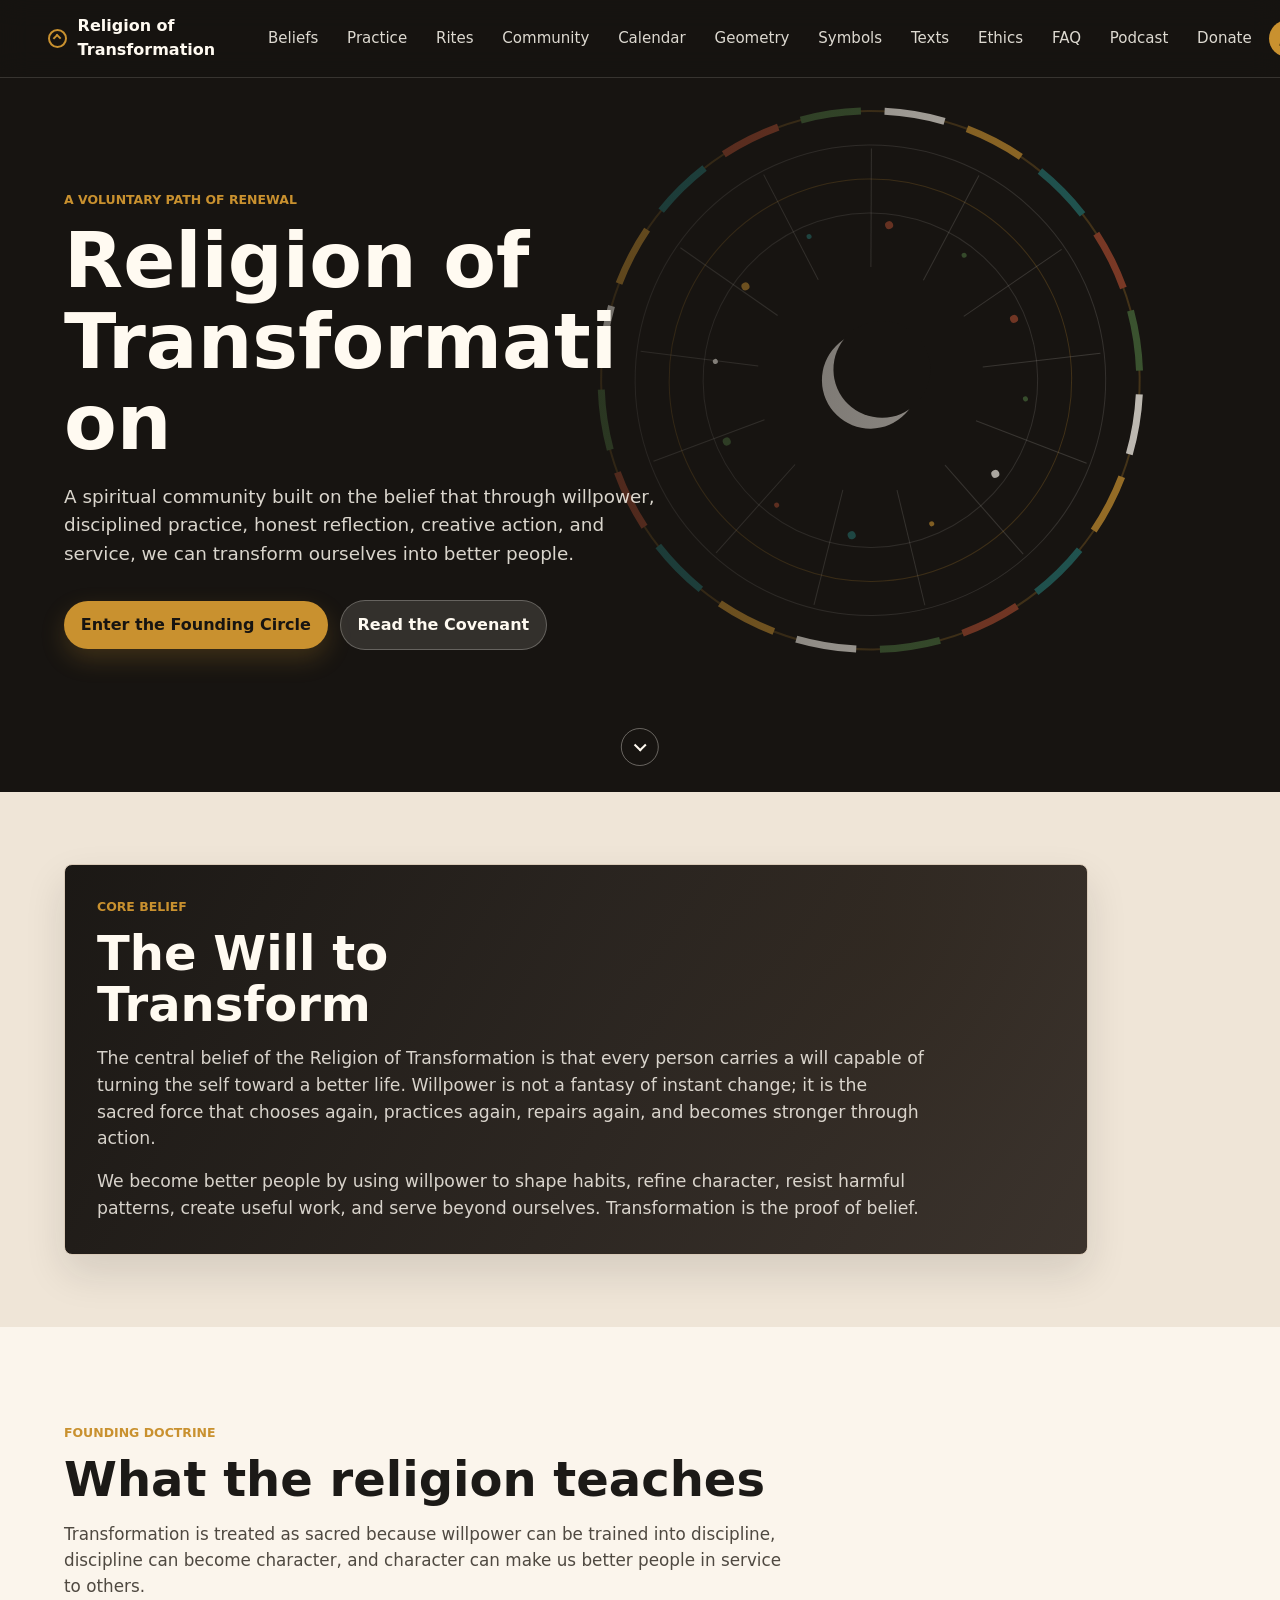
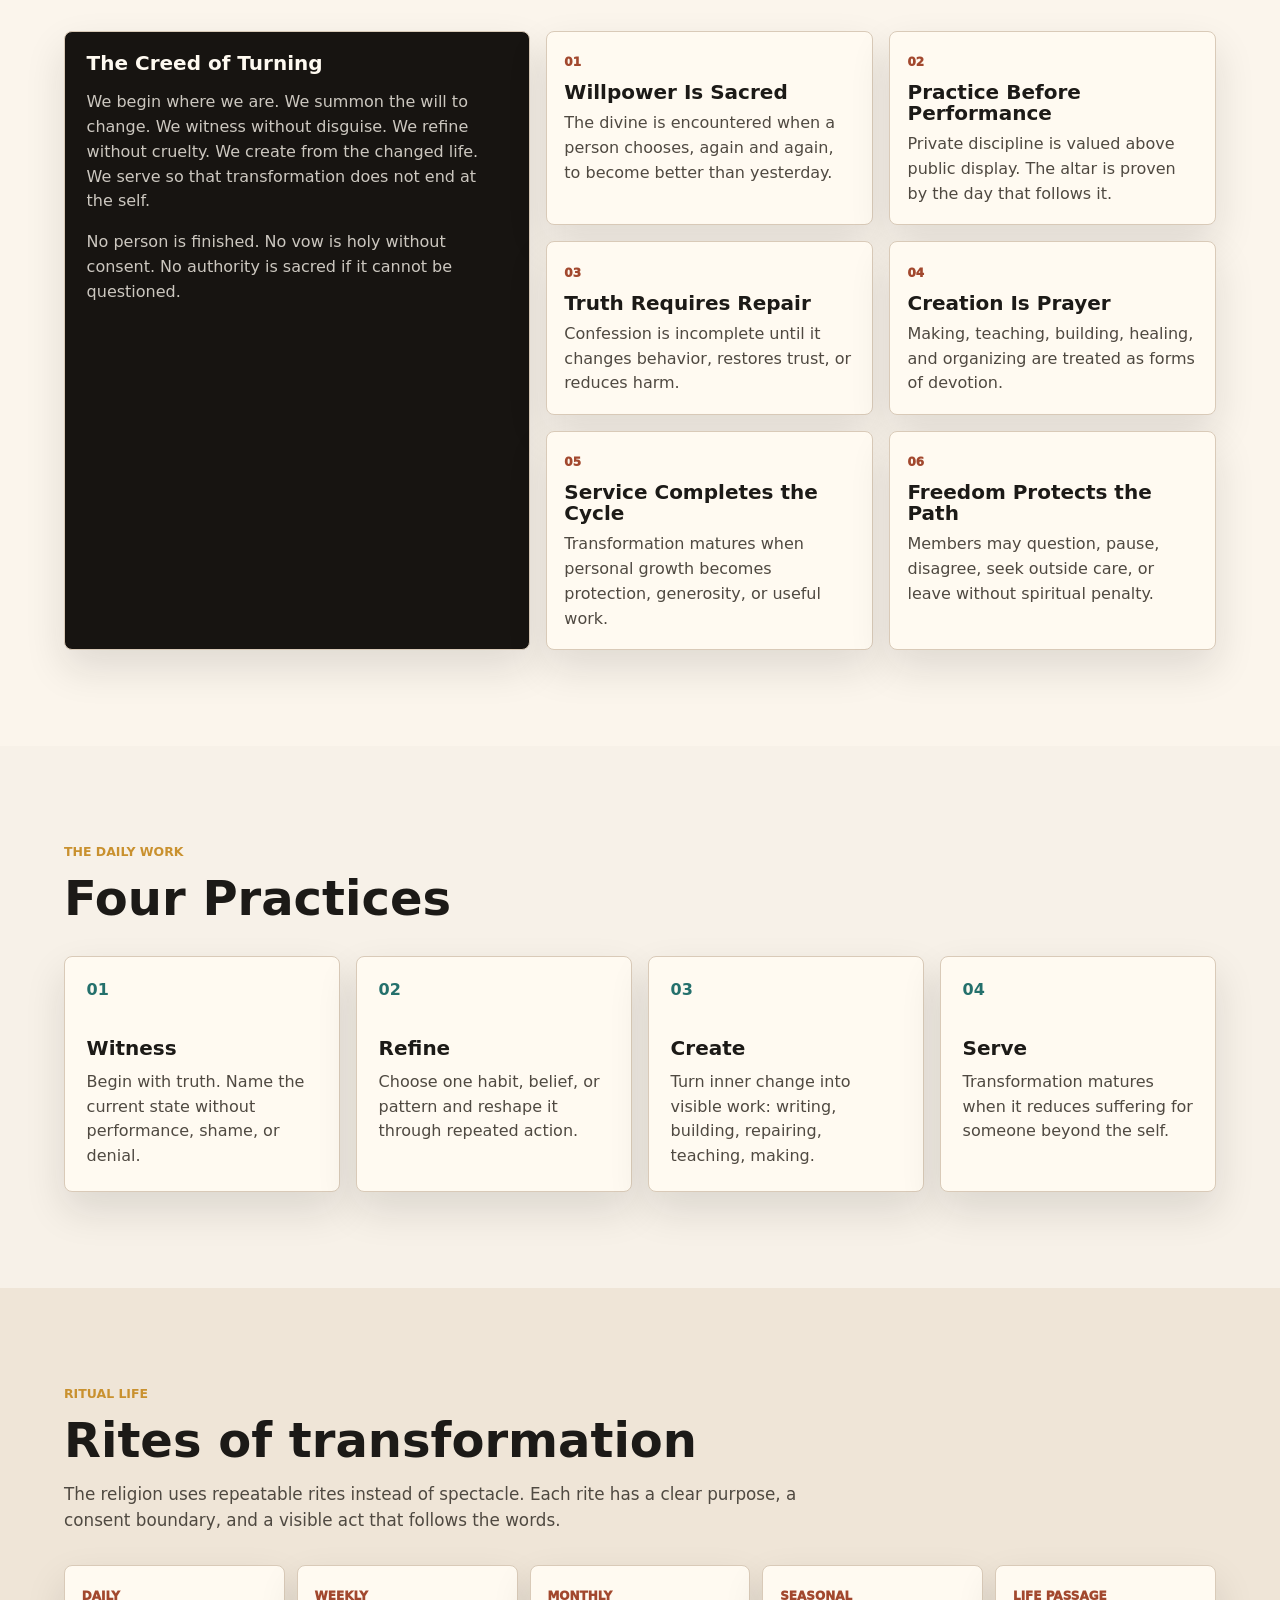
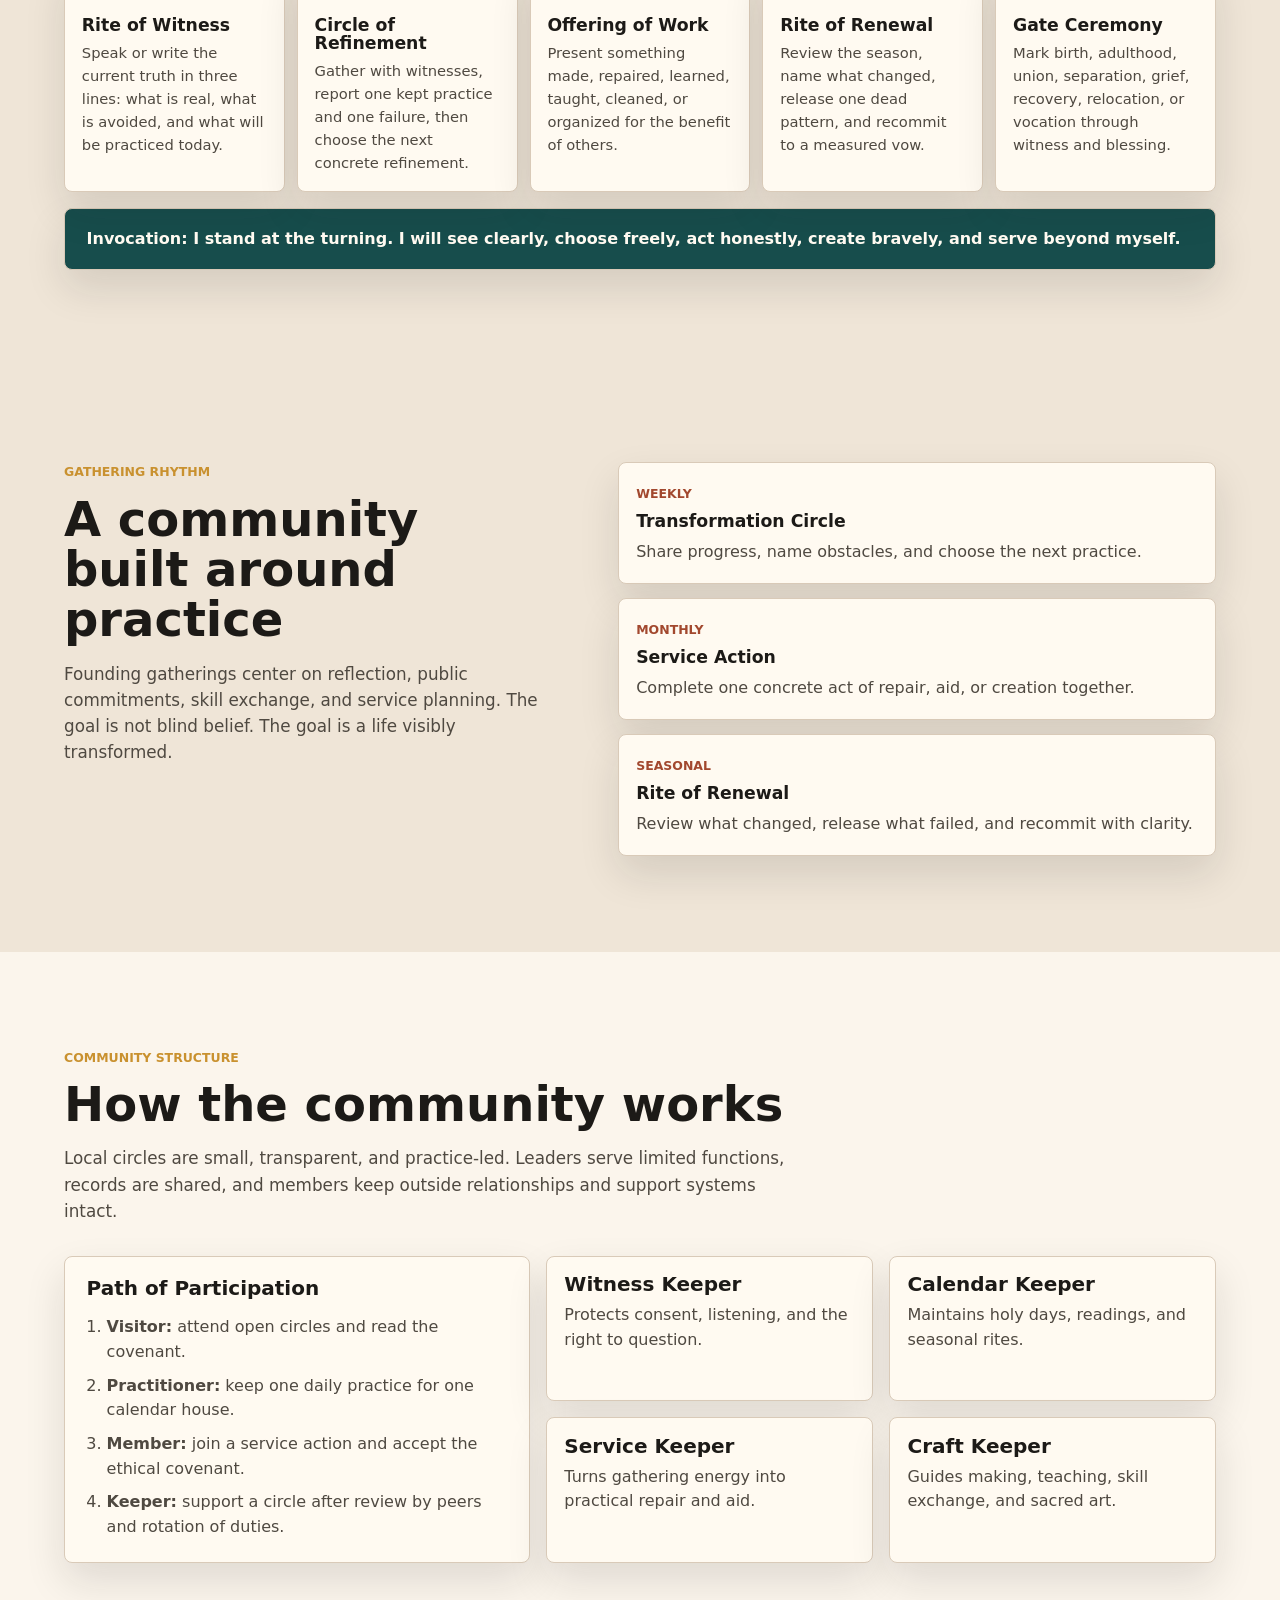
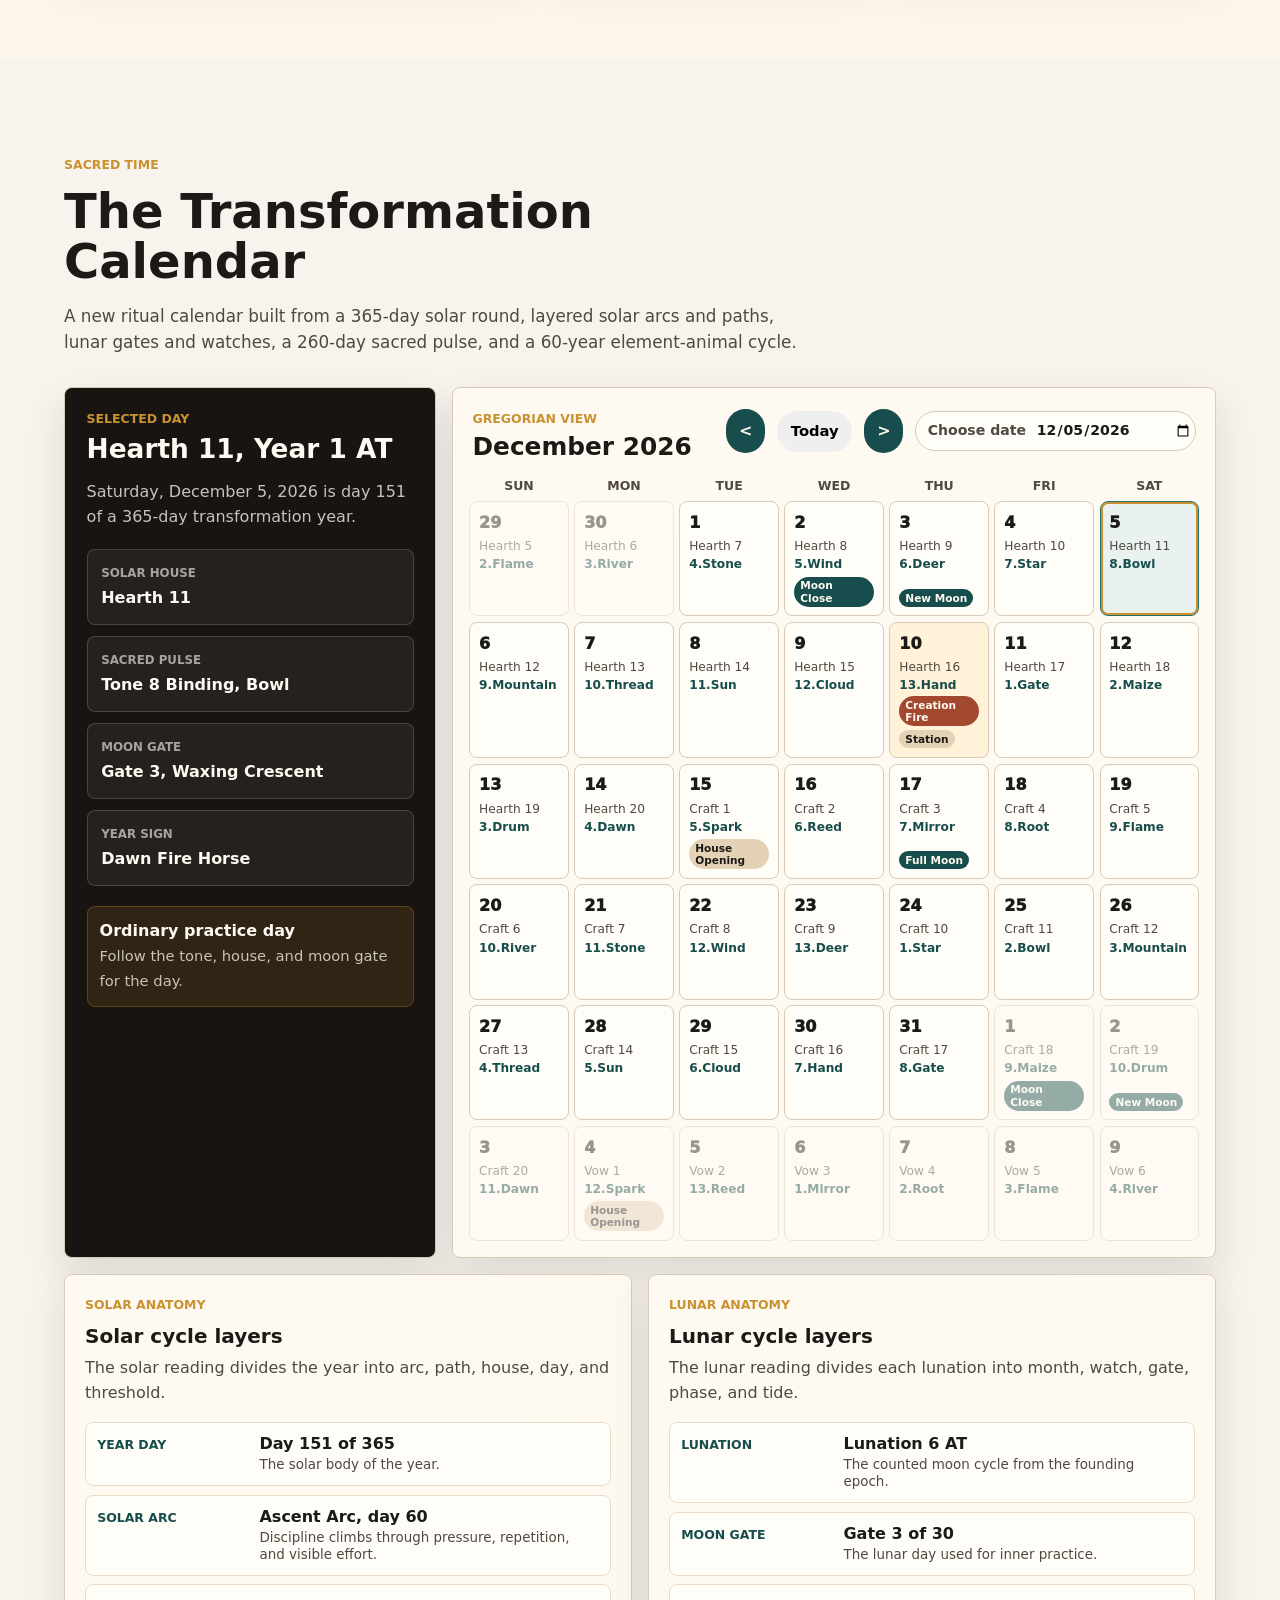
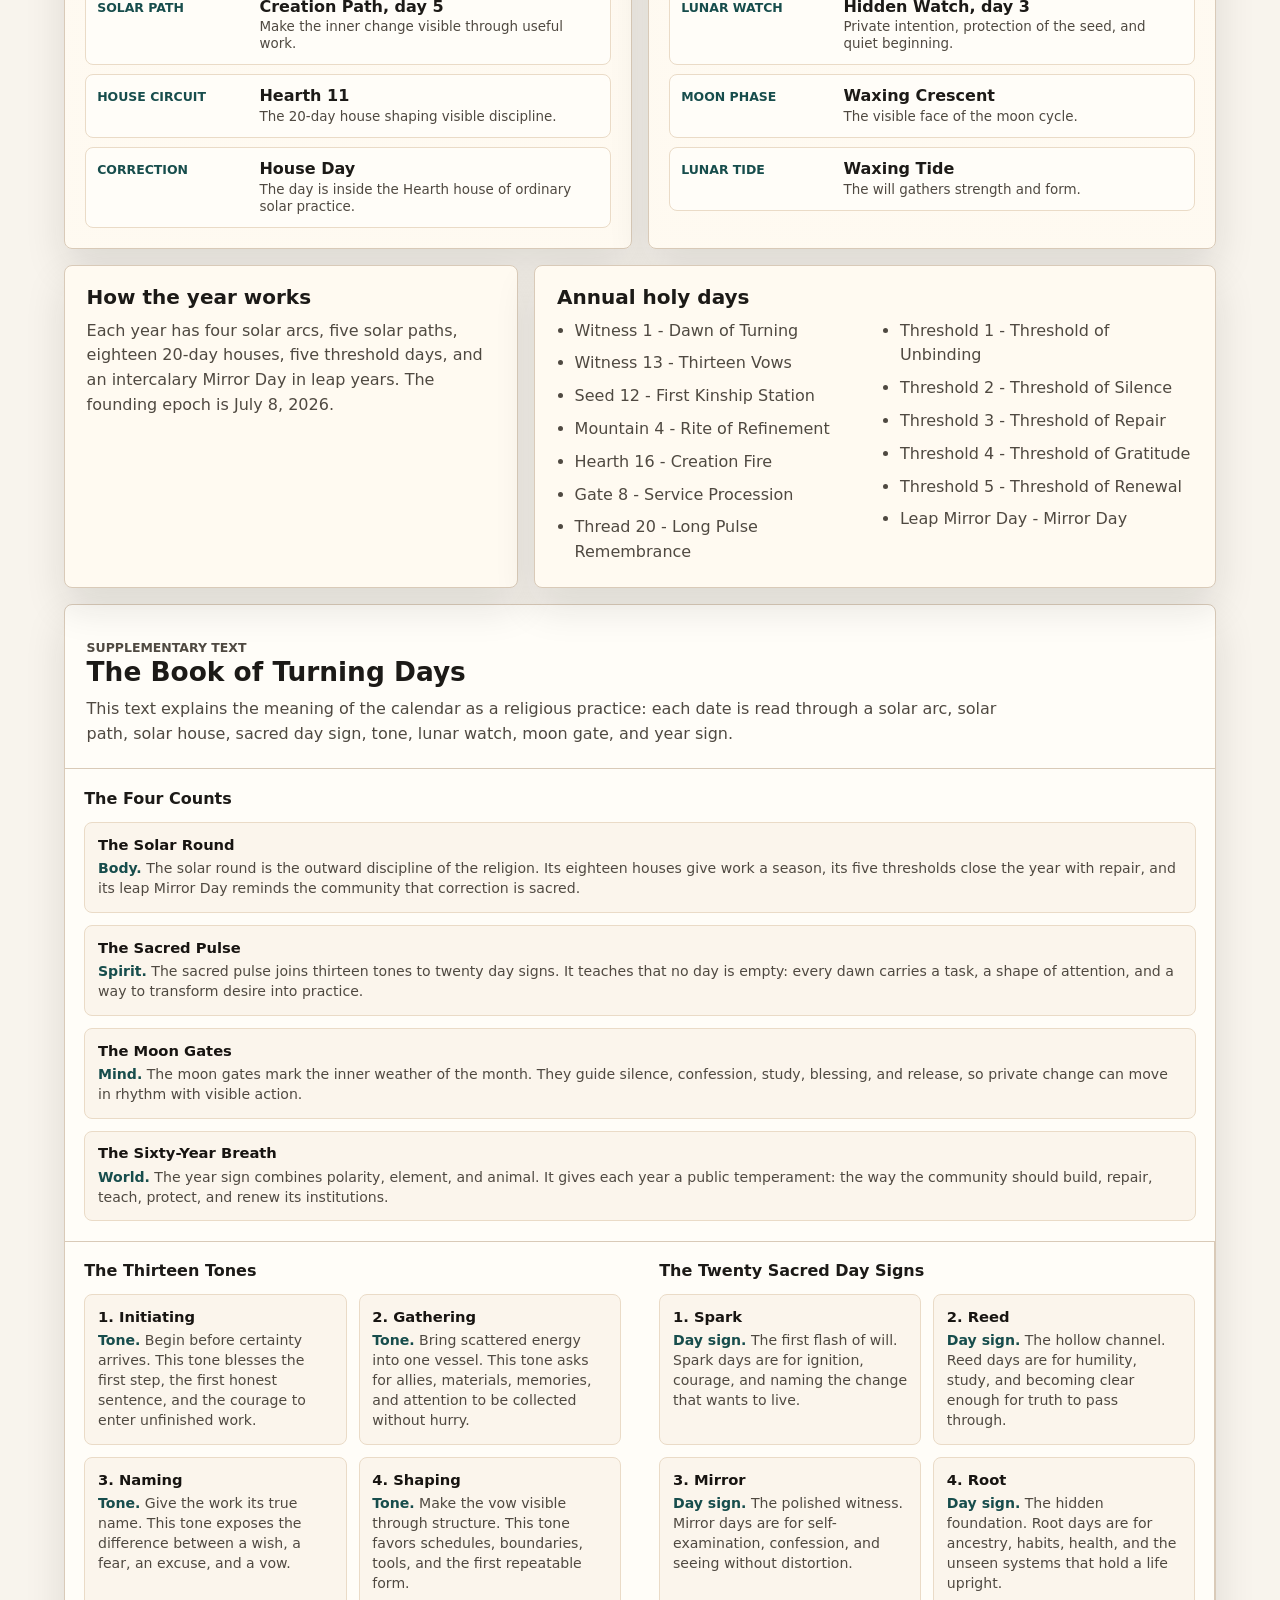
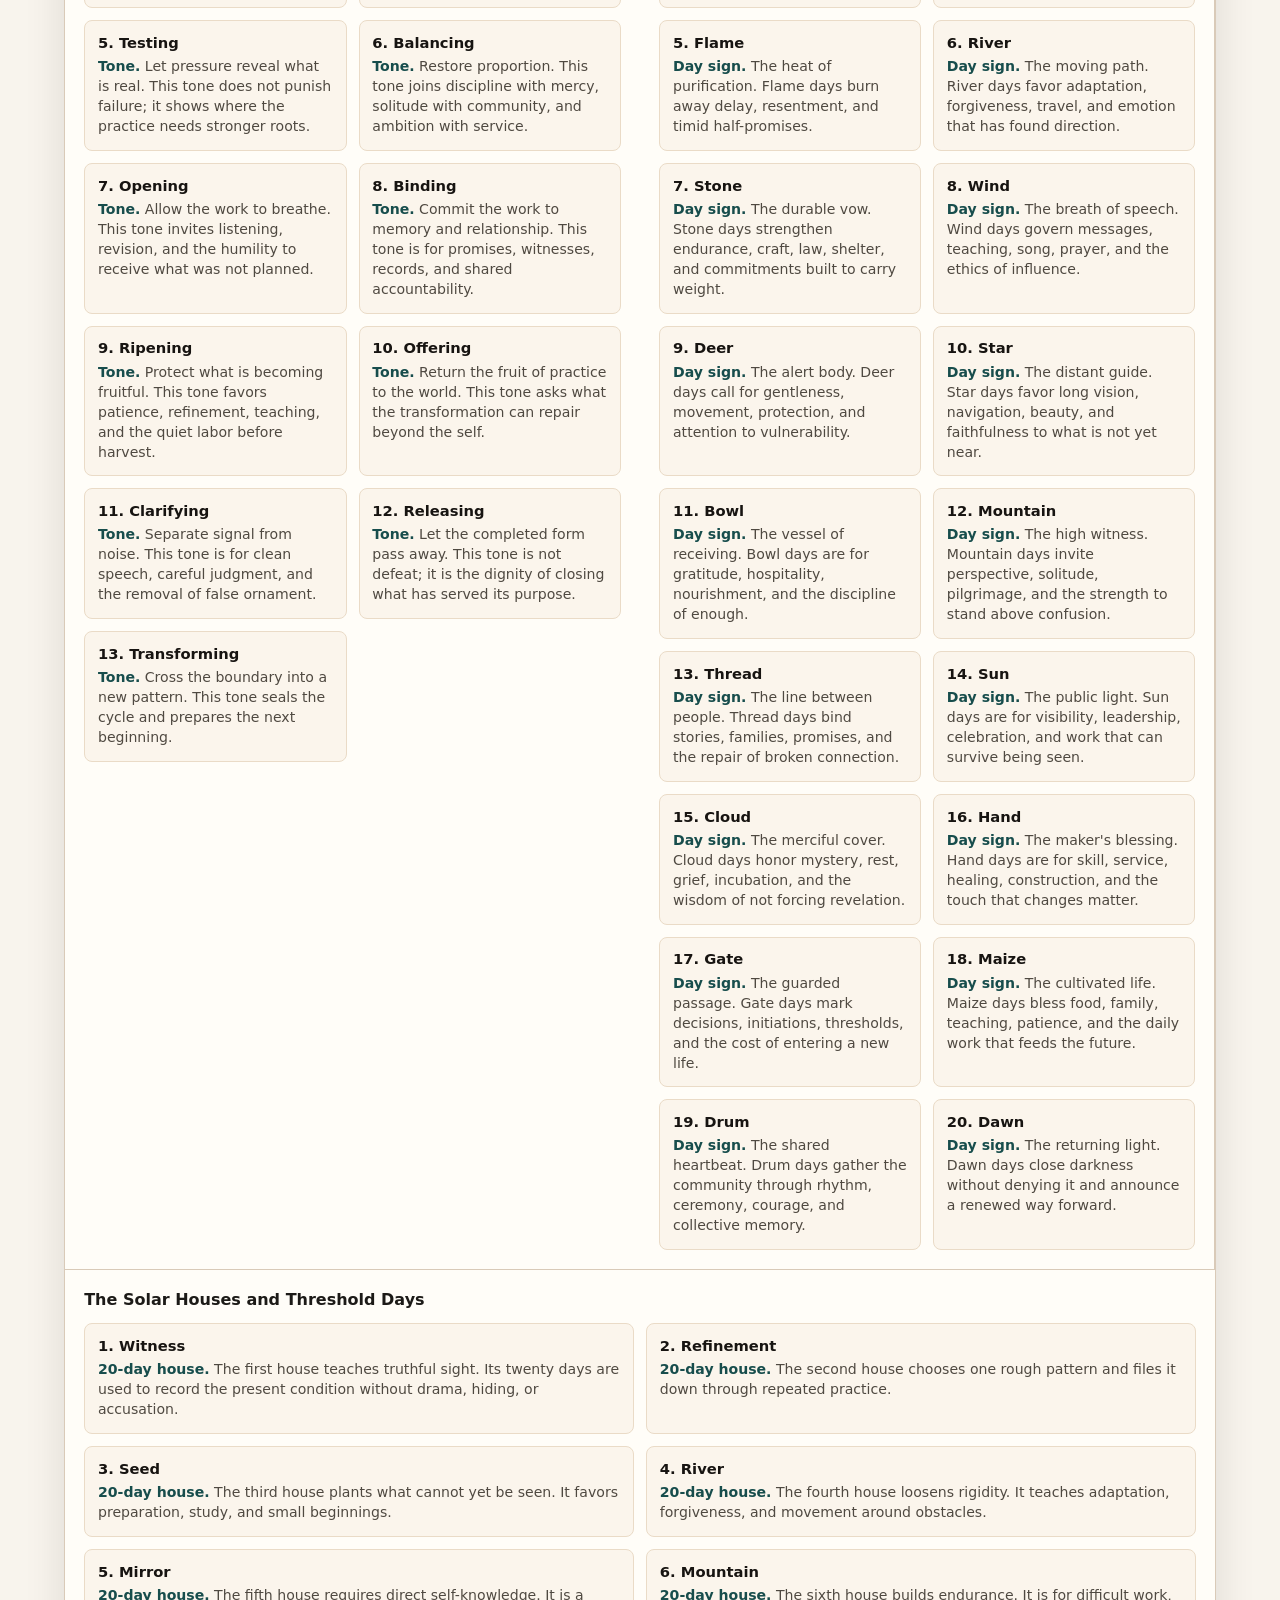
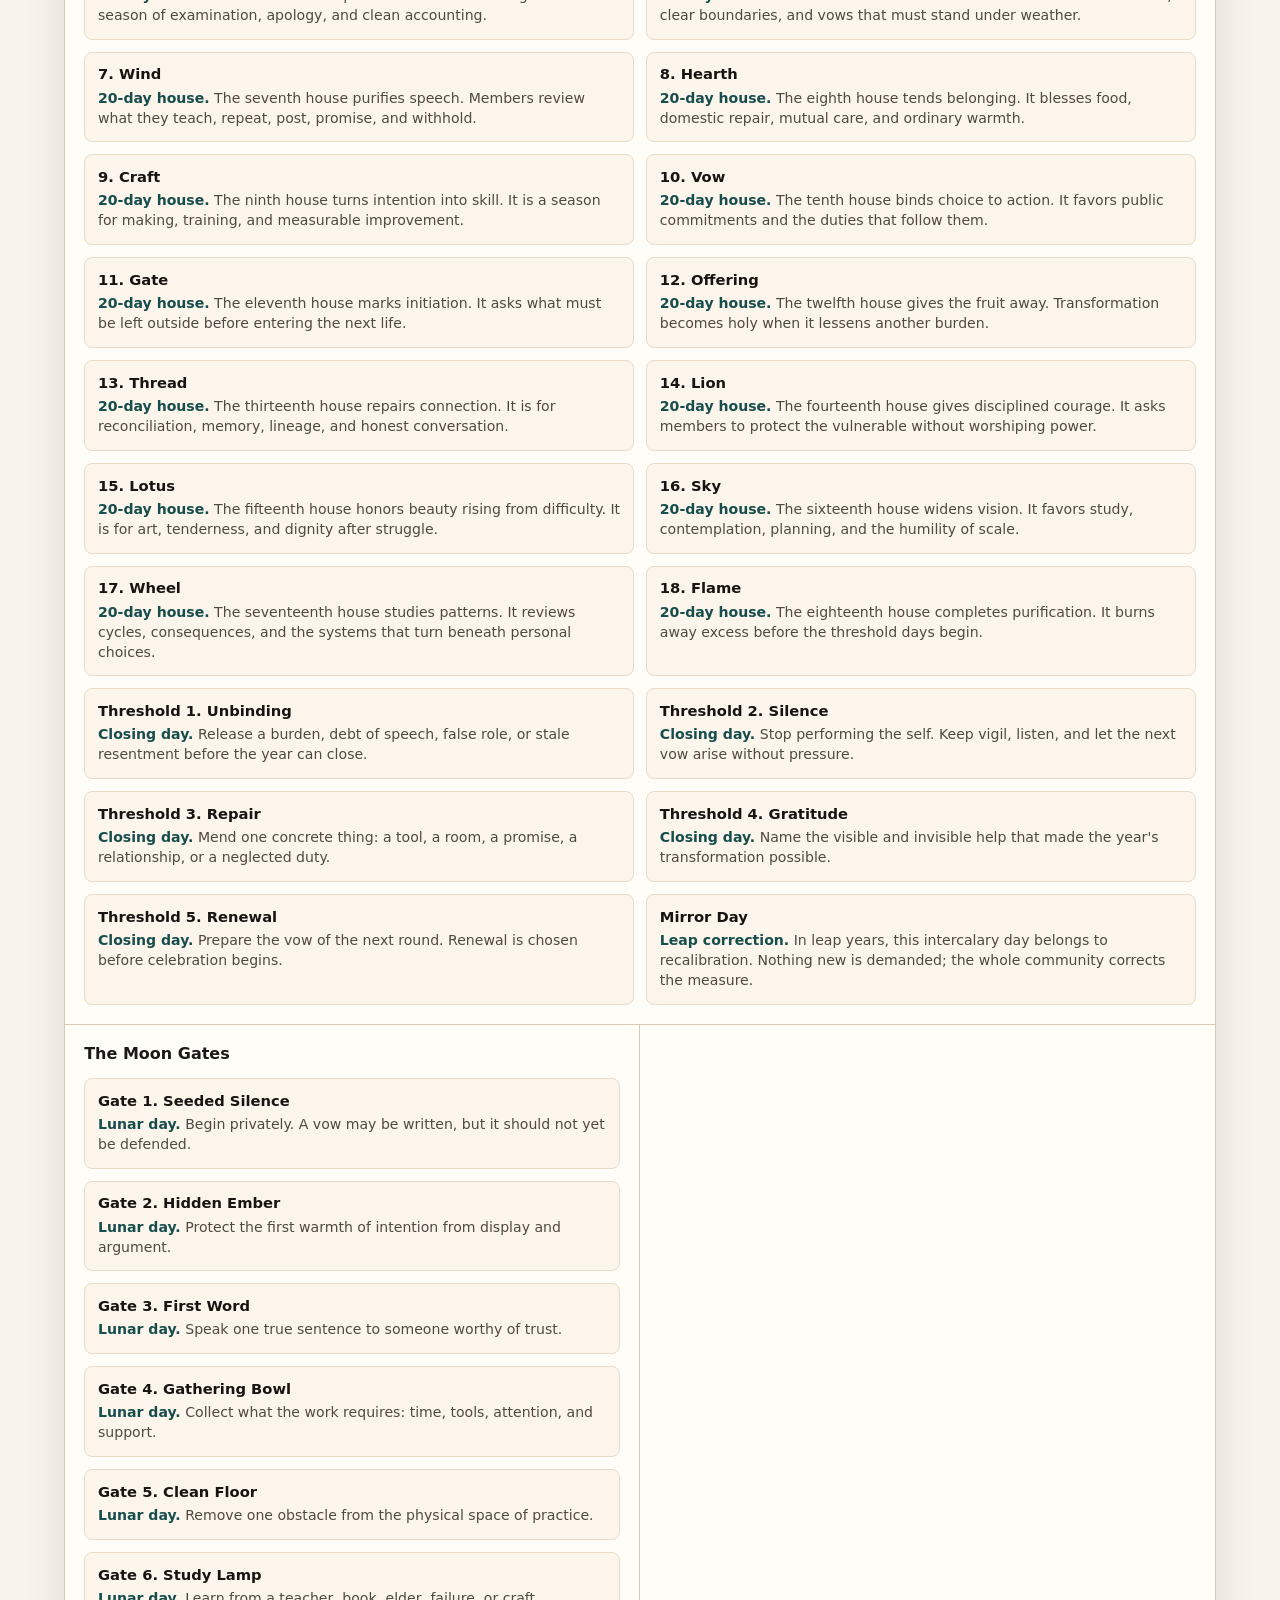
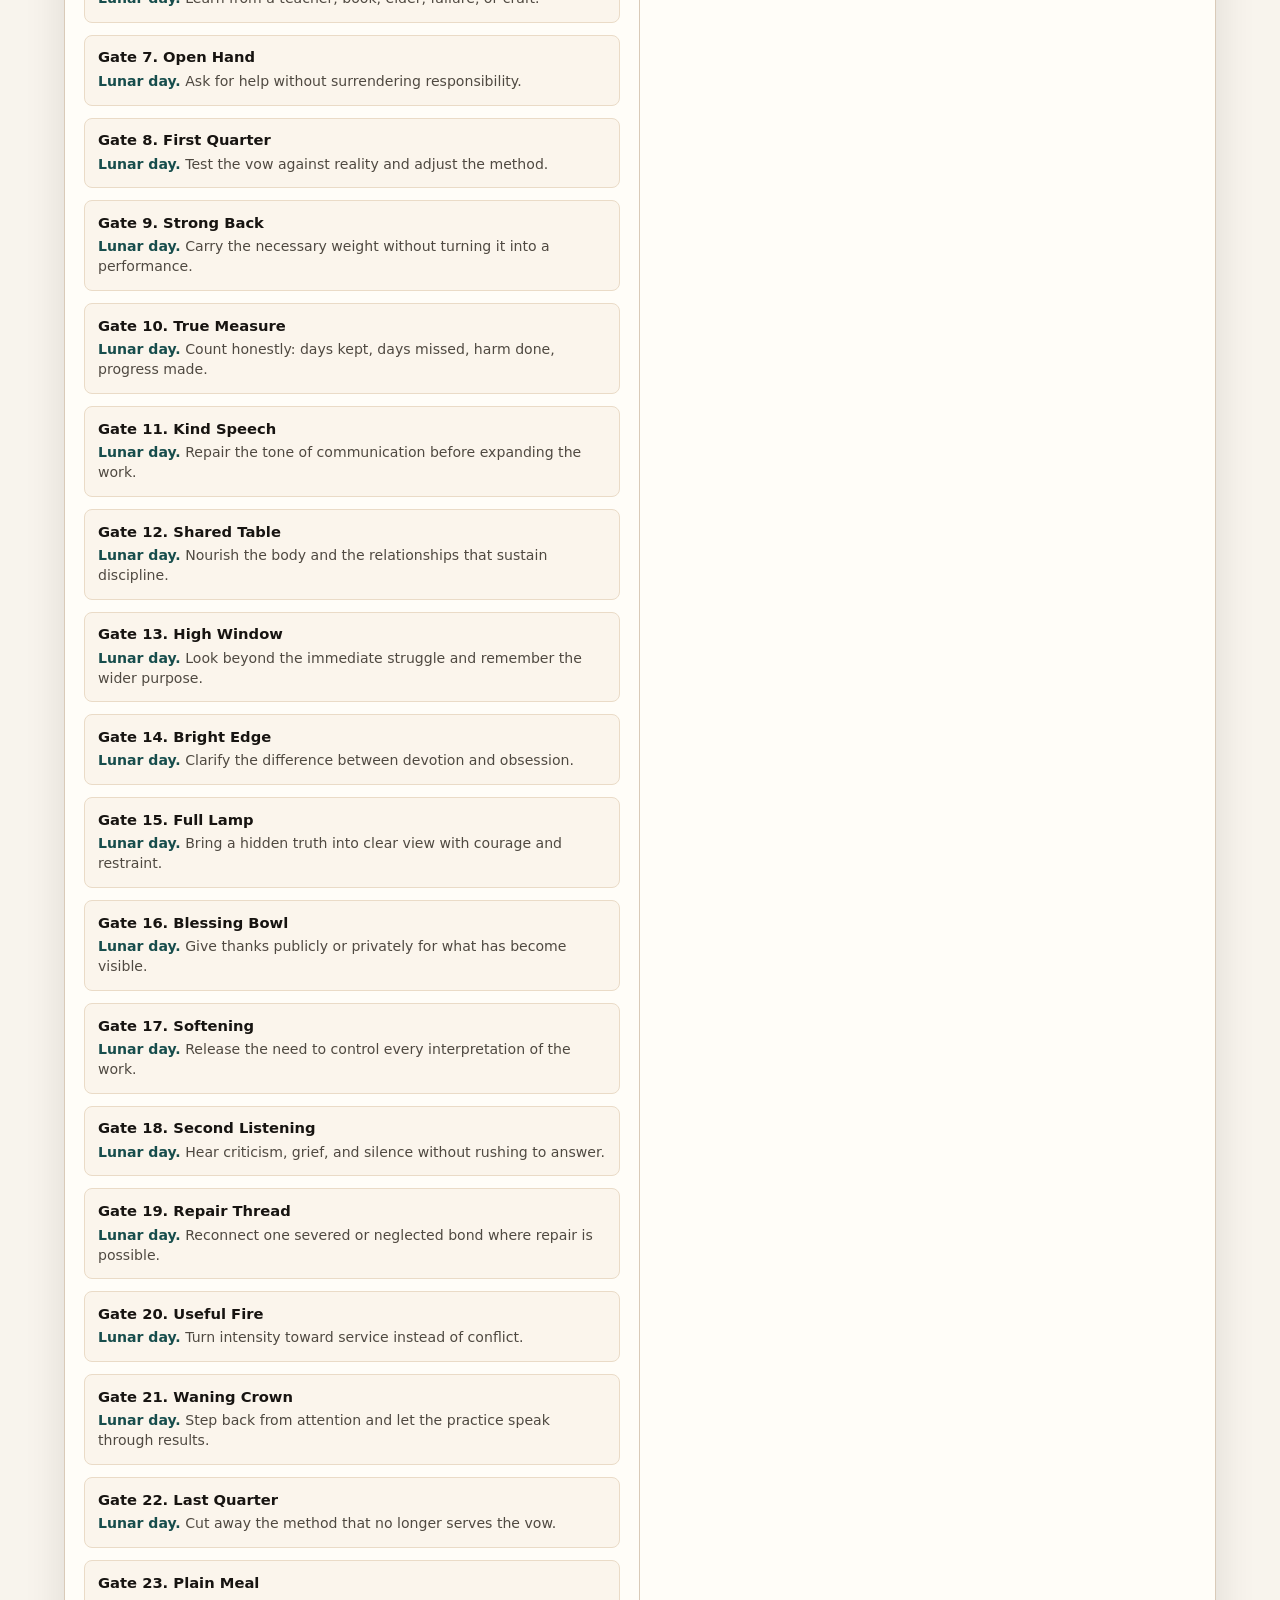
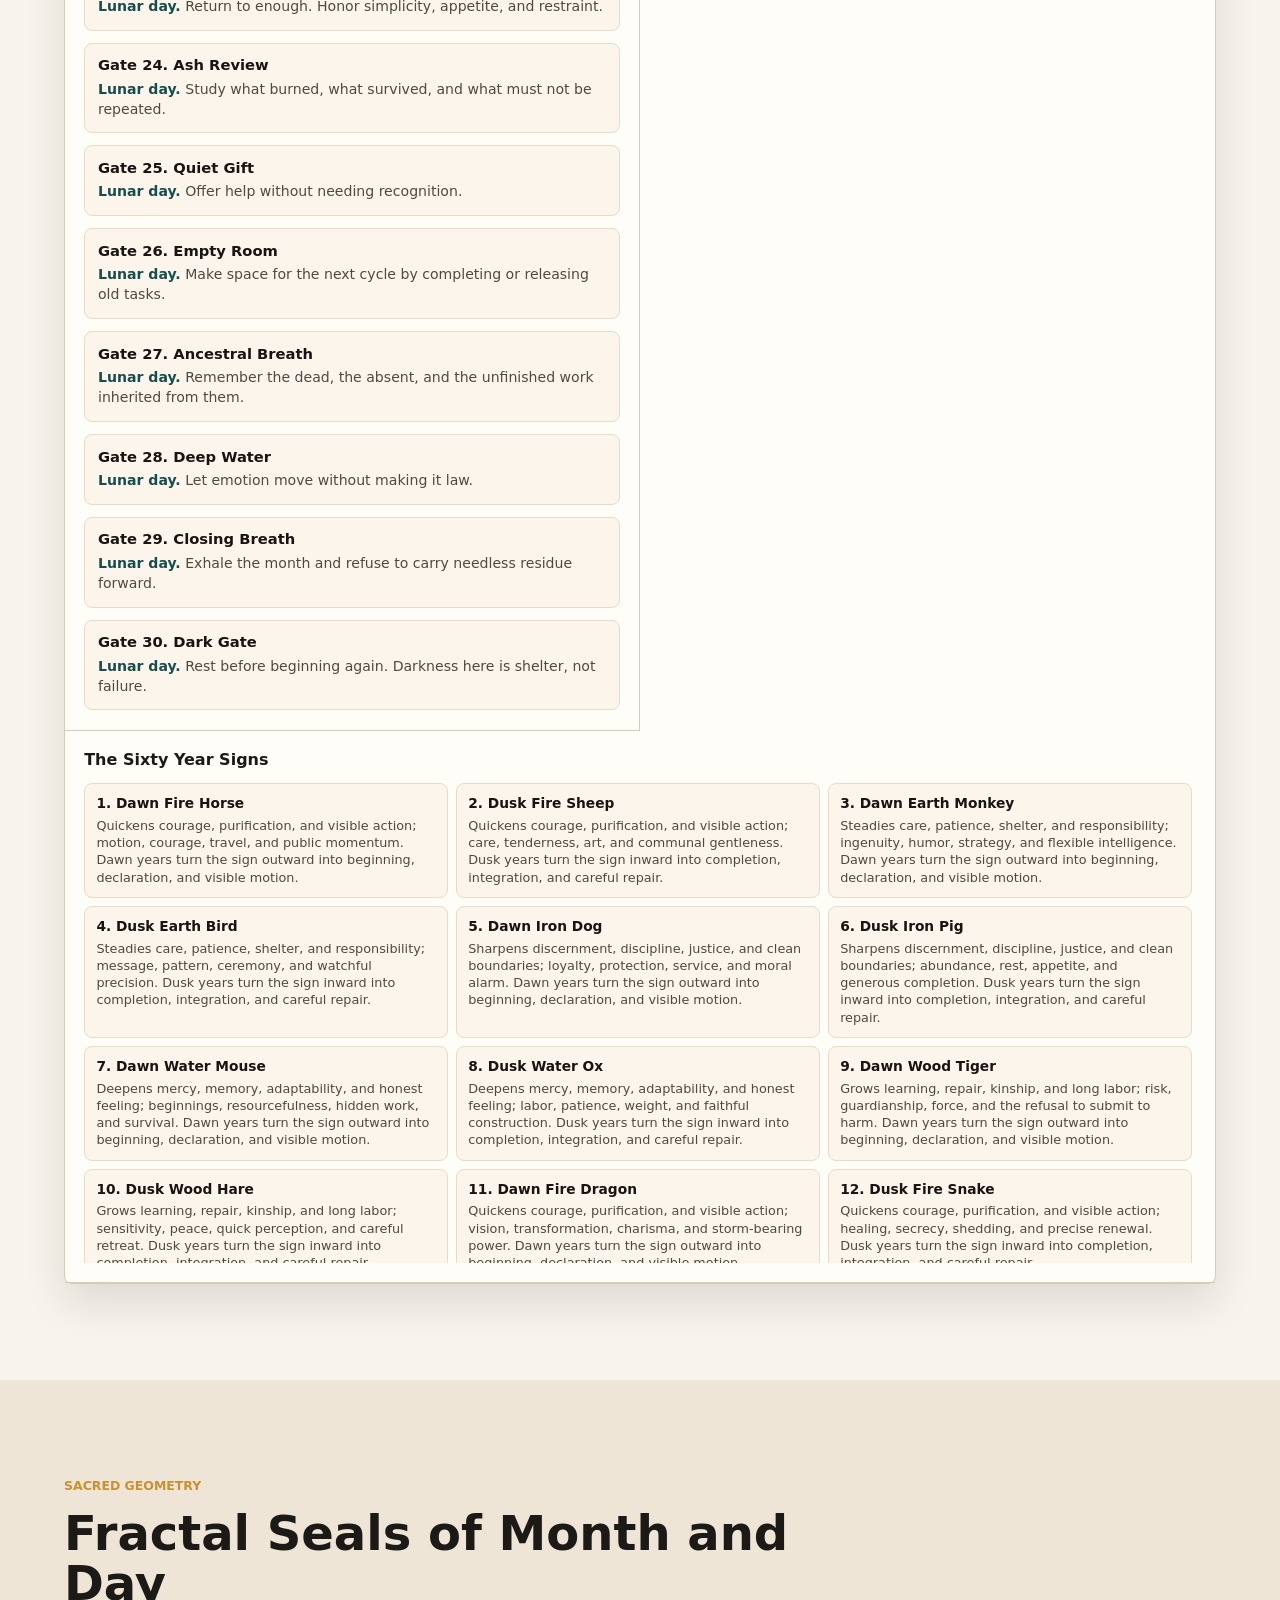
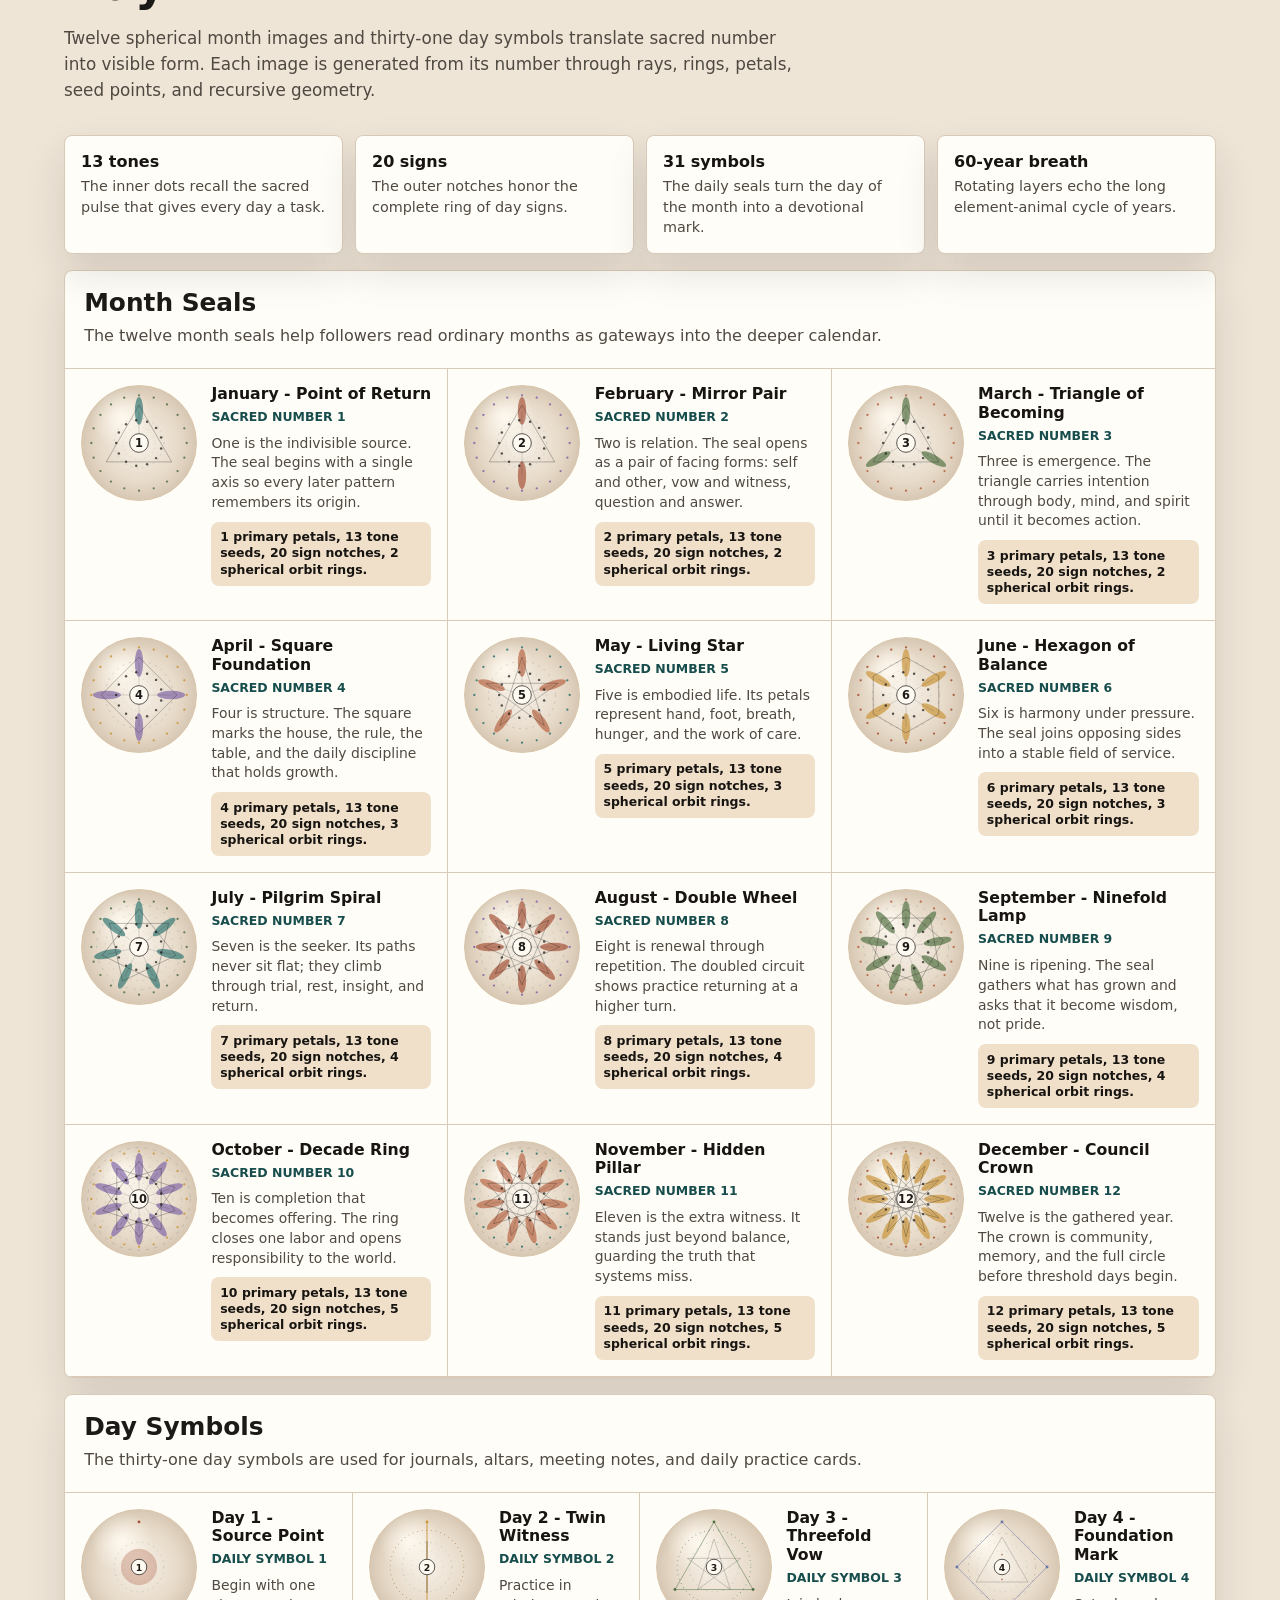
==== commit 7d05e9f1: "Expand calendar cycles and symbol system" ====
--- a/index.html
+++ b/index.html
@@ -10,6 +10,7 @@
   <link rel="stylesheet" href="geometry.css">
   <link rel="stylesheet" href="complete.css">
   <link rel="stylesheet" href="willpower.css">
+  <link rel="stylesheet" href="calendar-cycles.css">
   <link rel="stylesheet" href="responsive.css">
 </head>
 <body>
@@ -29,6 +30,7 @@
       <a href="#community">Community</a>
       <a href="#calendar">Calendar</a>
       <a href="#geometry">Geometry</a>
+      <a href="symbols.html">Symbols</a>
       <a href="#texts">Texts</a>
       <a href="#ethics">Ethics</a>
       <a href="#faq">FAQ</a>
@@ -277,8 +279,8 @@
         <p class="eyebrow">Sacred time</p>
         <h2 id="calendar-title">The Transformation Calendar</h2>
         <p class="section-copy">
-          A new ritual calendar built from a 365-day solar round, a 260-day sacred pulse,
-          lunar observances, and a 60-year element-animal cycle.
+          A new ritual calendar built from a 365-day solar round, layered solar arcs and paths,
+          lunar gates and watches, a 260-day sacred pulse, and a 60-year element-animal cycle.
         </p>
       </div>
 
@@ -337,12 +339,28 @@
         </div>
       </div>
 
+      <div class="cycle-layers" aria-label="Solar and lunar cycle layers">
+        <article class="cycle-layer-card solar-layer-card">
+          <p class="panel-kicker">Solar anatomy</p>
+          <h3>Solar cycle layers</h3>
+          <p>The solar reading divides the year into arc, path, house, day, and threshold.</p>
+          <ul id="solar-cycle-list"></ul>
+        </article>
+        <article class="cycle-layer-card lunar-layer-card">
+          <p class="panel-kicker">Lunar anatomy</p>
+          <h3>Lunar cycle layers</h3>
+          <p>The lunar reading divides each lunation into month, watch, gate, phase, and tide.</p>
+          <ul id="lunar-cycle-list"></ul>
+        </article>
+      </div>
+
+
       <div class="calendar-reference">
         <article>
           <h3>How the year works</h3>
           <p>
-            Each year has eighteen 20-day houses, five threshold days, and an intercalary
-            Mirror Day in leap years. The founding epoch is July 8, 2026.
+            Each year has four solar arcs, five solar paths, eighteen 20-day houses, five threshold days,
+            and an intercalary Mirror Day in leap years. The founding epoch is July 8, 2026.
           </p>
         </article>
         <article>
@@ -357,7 +375,7 @@
           <h3 id="supplement-title">The Book of Turning Days</h3>
           <p>
             This text explains the meaning of the calendar as a religious practice: each date is read
-            through a solar house, a sacred day sign, a tone, a moon gate, and a year sign.
+            through a solar arc, solar path, solar house, sacred day sign, tone, lunar watch, moon gate, and year sign.
           </p>
         </div>
 
@@ -567,7 +585,7 @@
         </details>
         <details>
           <summary>What makes a day holy?</summary>
-          <p>A day is read through the solar house, sacred pulse, moon gate, year sign, and geometry symbol. The holy act is the practice chosen from that reading.</p>
+          <p>A day is read through the solar arc, solar path, solar house, sacred pulse, lunar watch, moon gate, year sign, and geometry symbol. The holy act is the practice chosen from that reading.</p>
         </details>
       </div>
     </section>
@@ -612,6 +630,7 @@
       <a href="#beliefs">Beliefs</a>
       <a href="#calendar">Calendar</a>
       <a href="#geometry">Geometry</a>
+      <a href="symbols.html">Symbols</a>
       <a href="#texts">Texts</a>
       <a href="#resources">Resources</a>
       <a href="podcast.html">Podcast</a>
--- a/calendar-cycles.css
+++ b/calendar-cycles.css
@@ -0,0 +1,90 @@
+.cycle-layers {
+  display: grid;
+  grid-template-columns: repeat(2, minmax(0, 1fr));
+  gap: 1rem;
+  margin-top: 1rem;
+}
+
+.cycle-layer-card {
+  min-width: 0;
+  padding: 1.25rem;
+  border: 1px solid var(--line);
+  border-radius: 8px;
+  background: var(--paper-strong);
+  box-shadow: var(--shadow);
+}
+
+.cycle-layer-card h3 {
+  margin-bottom: 0.55rem;
+}
+
+.cycle-layer-card p:not(.panel-kicker) {
+  margin: 0;
+  color: var(--ink-soft);
+}
+
+.cycle-layer-card ul {
+  display: grid;
+  gap: 0.55rem;
+  margin: 1rem 0 0;
+  padding: 0;
+  list-style: none;
+}
+
+.cycle-layer-card li {
+  display: grid;
+  grid-template-columns: minmax(5.4rem, 0.45fr) minmax(0, 1fr);
+  gap: 0.6rem;
+  align-items: baseline;
+  padding: 0.7rem;
+  border: 1px solid #eadbc7;
+  border-radius: 8px;
+  background: #fffdf8;
+}
+
+.cycle-layer-card strong {
+  color: var(--teal-dark);
+  font-size: 0.78rem;
+  line-height: 1.2;
+  text-transform: uppercase;
+}
+
+.cycle-layer-card span {
+  color: var(--ink);
+  font-weight: 800;
+  line-height: 1.25;
+}
+
+.cycle-layer-card em {
+  display: block;
+  margin-top: 0.18rem;
+  color: var(--ink-soft);
+  font-style: normal;
+  font-weight: 500;
+  font-size: 0.84rem;
+}
+
+.solar-layer-card {
+  background:
+    linear-gradient(180deg, rgba(255, 250, 241, 0.96), rgba(255, 250, 241, 0.96)),
+    radial-gradient(circle at top right, rgba(201, 145, 47, 0.18), transparent 34%);
+}
+
+.lunar-layer-card {
+  background:
+    linear-gradient(180deg, rgba(255, 250, 241, 0.96), rgba(255, 250, 241, 0.96)),
+    radial-gradient(circle at top right, rgba(36, 112, 108, 0.18), transparent 34%);
+}
+
+@media (max-width: 860px) {
+  .cycle-layers {
+    grid-template-columns: 1fr;
+  }
+}
+
+@media (max-width: 520px) {
+  .cycle-layer-card li {
+    grid-template-columns: 1fr;
+    gap: 0.25rem;
+  }
+}
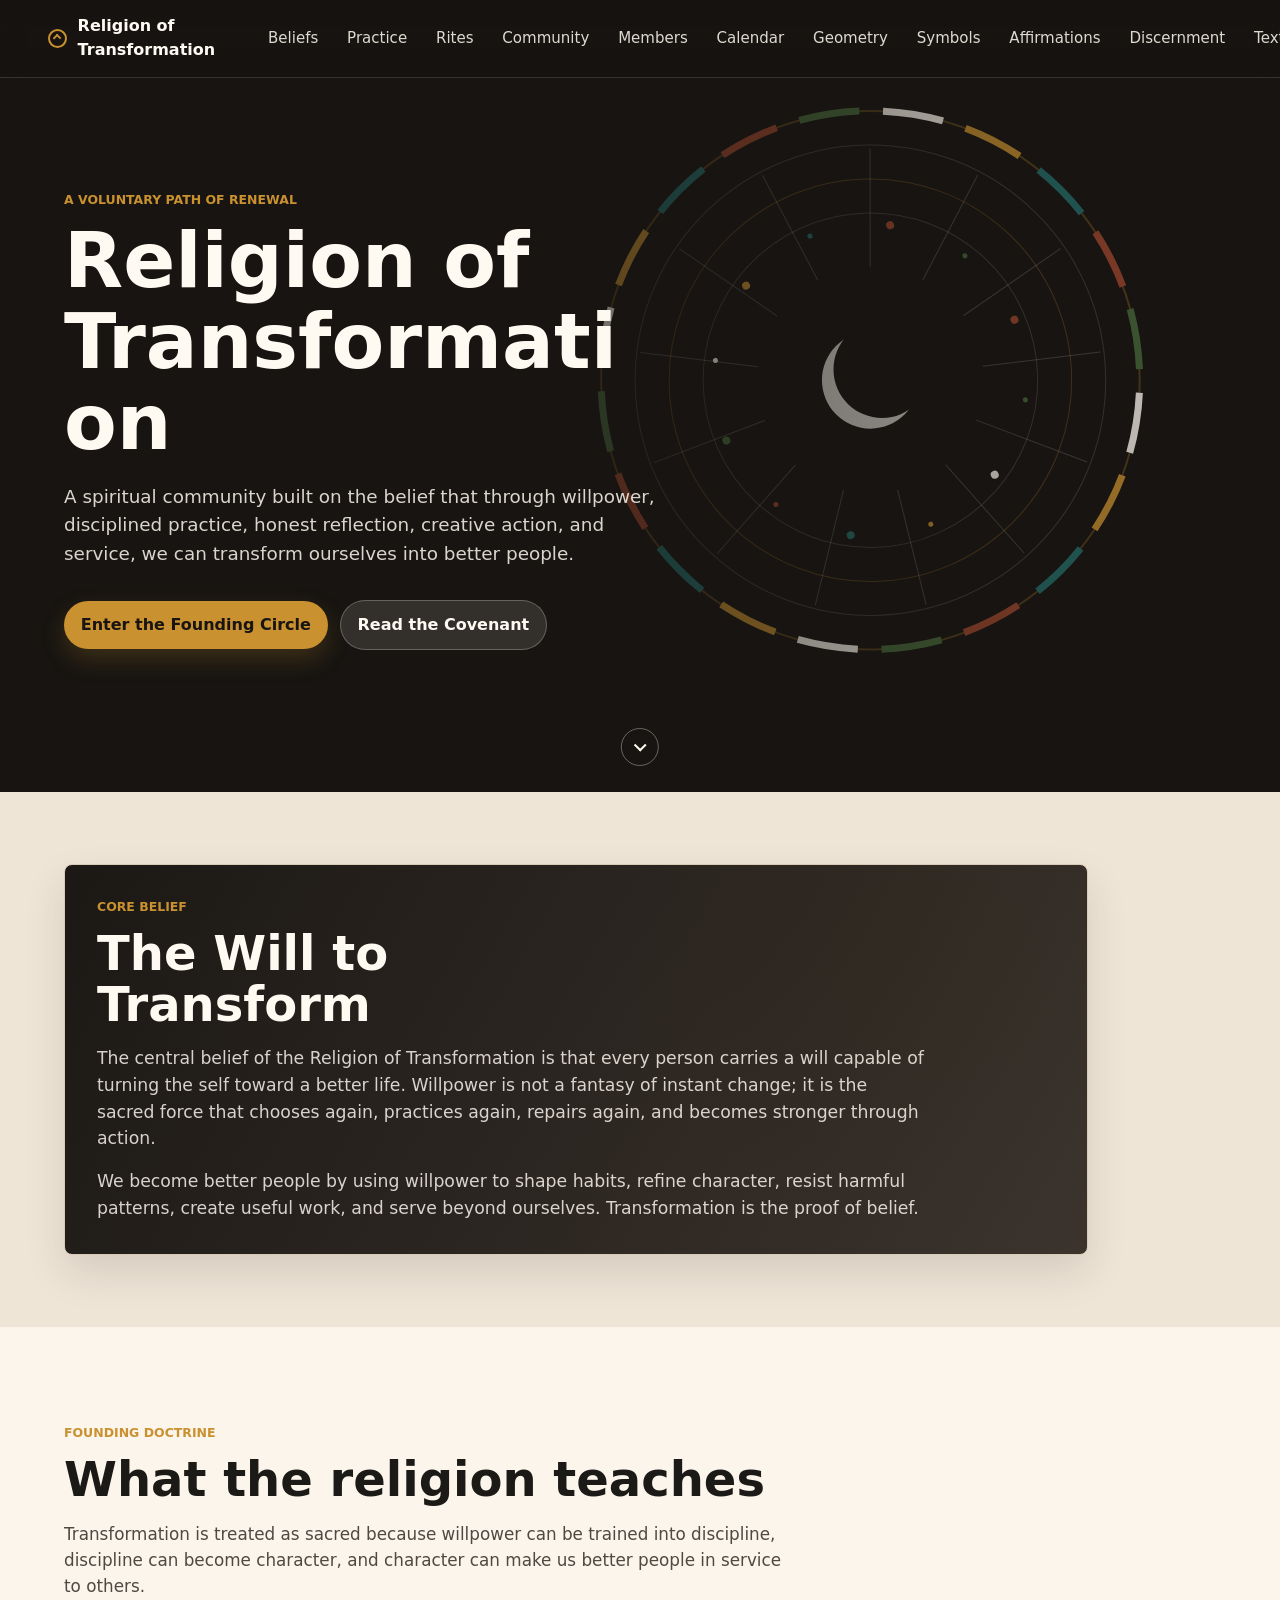
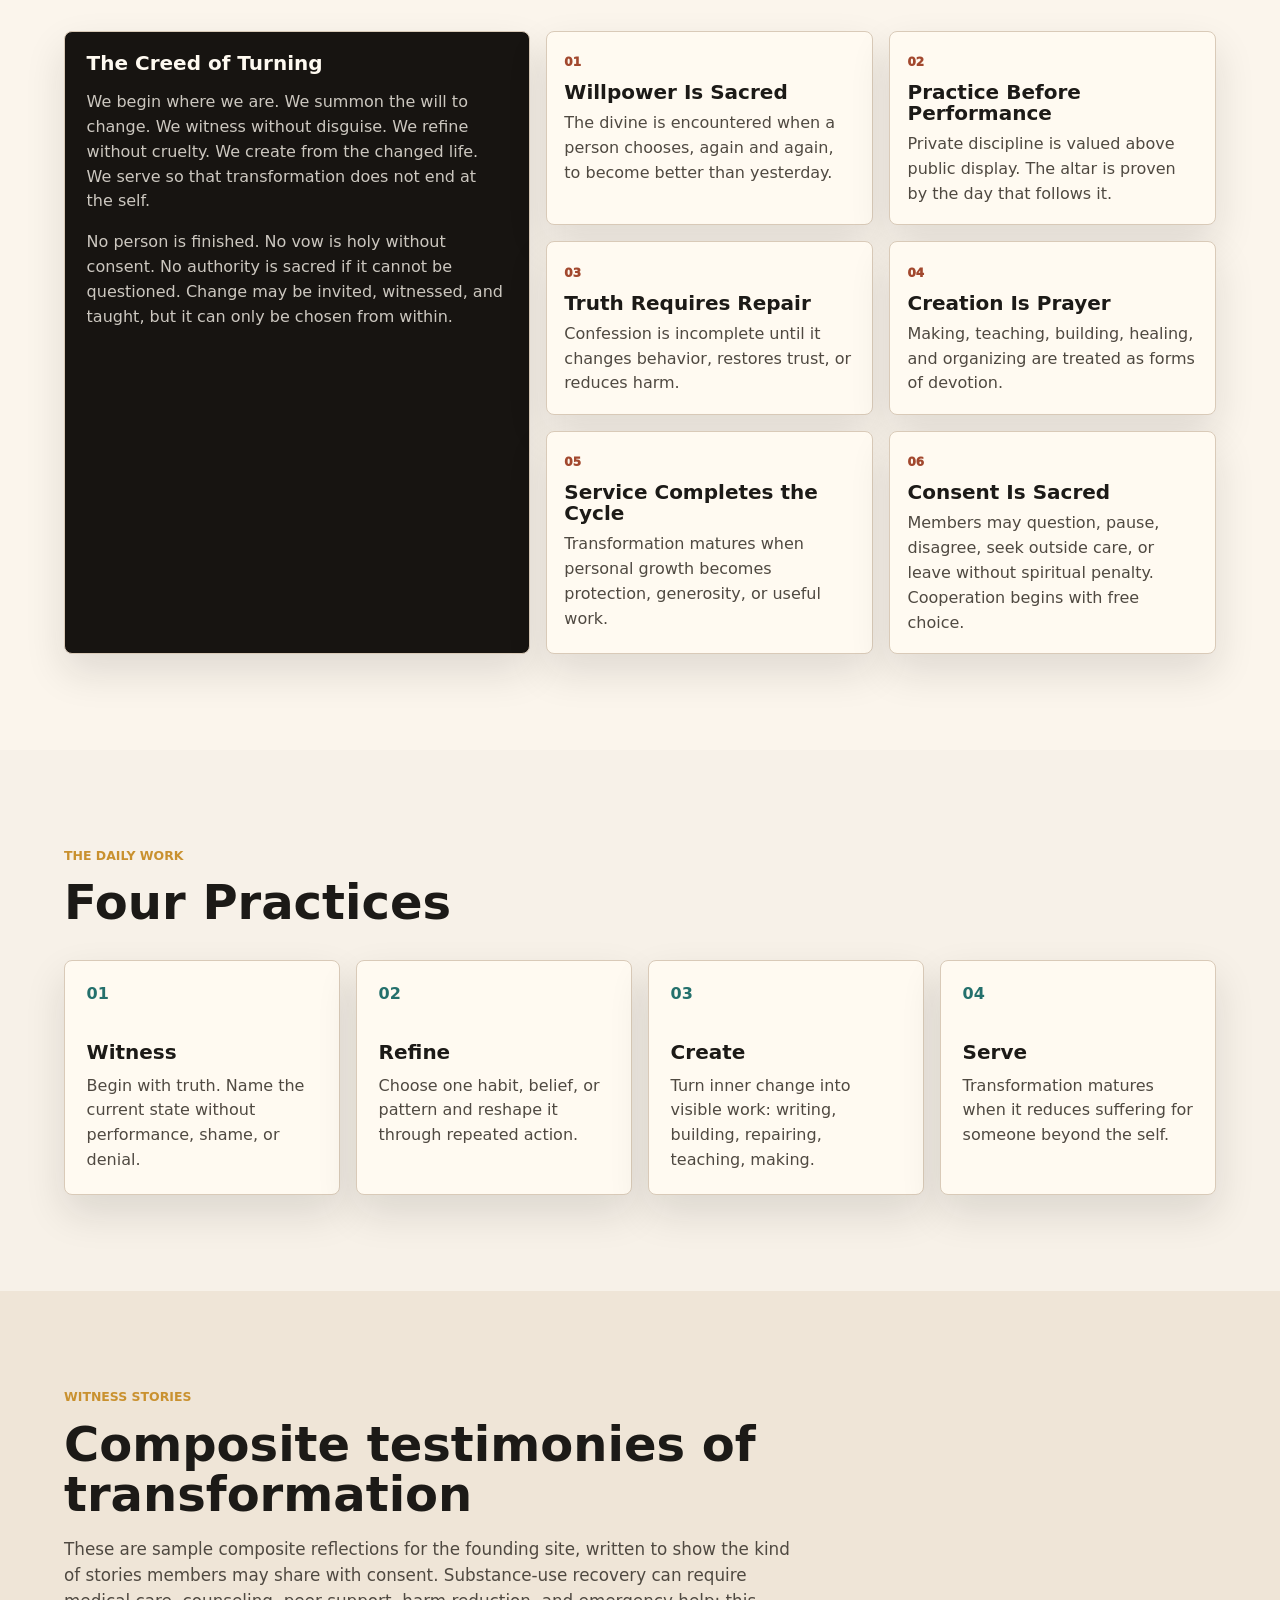
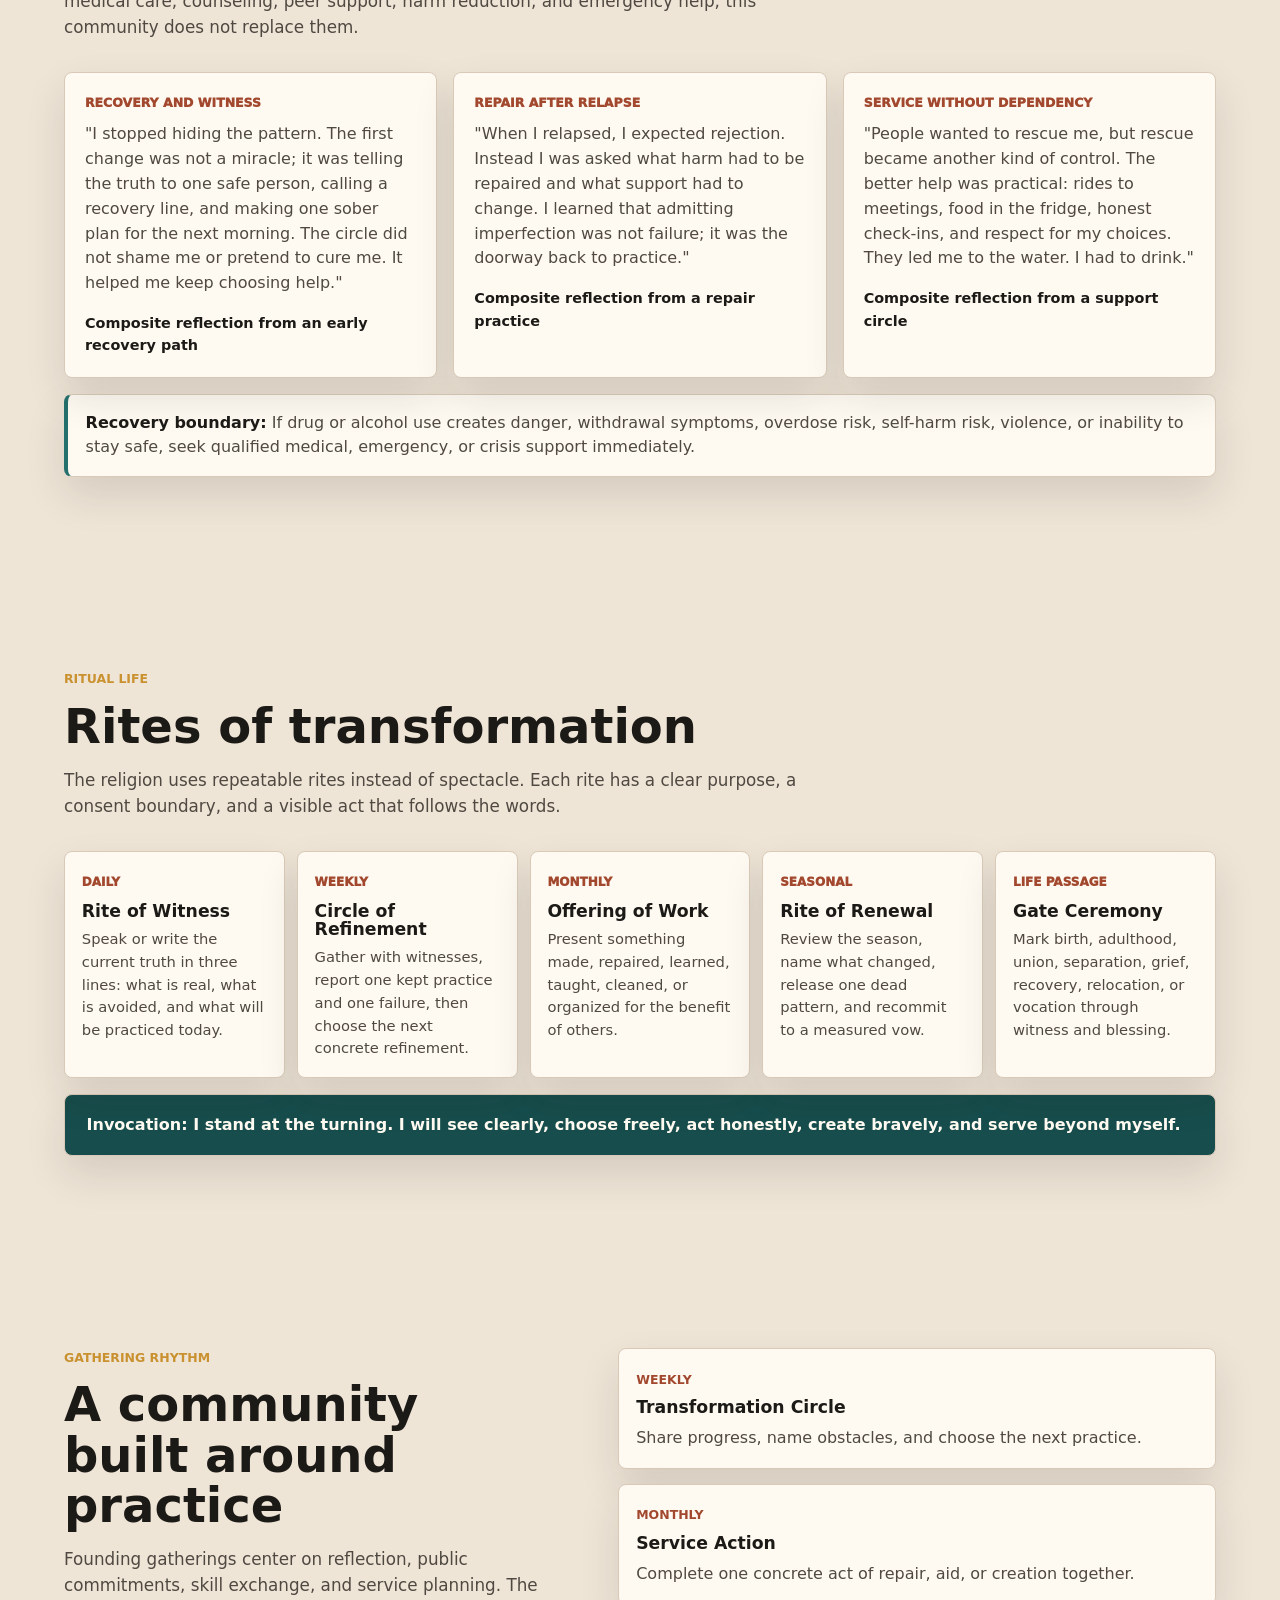
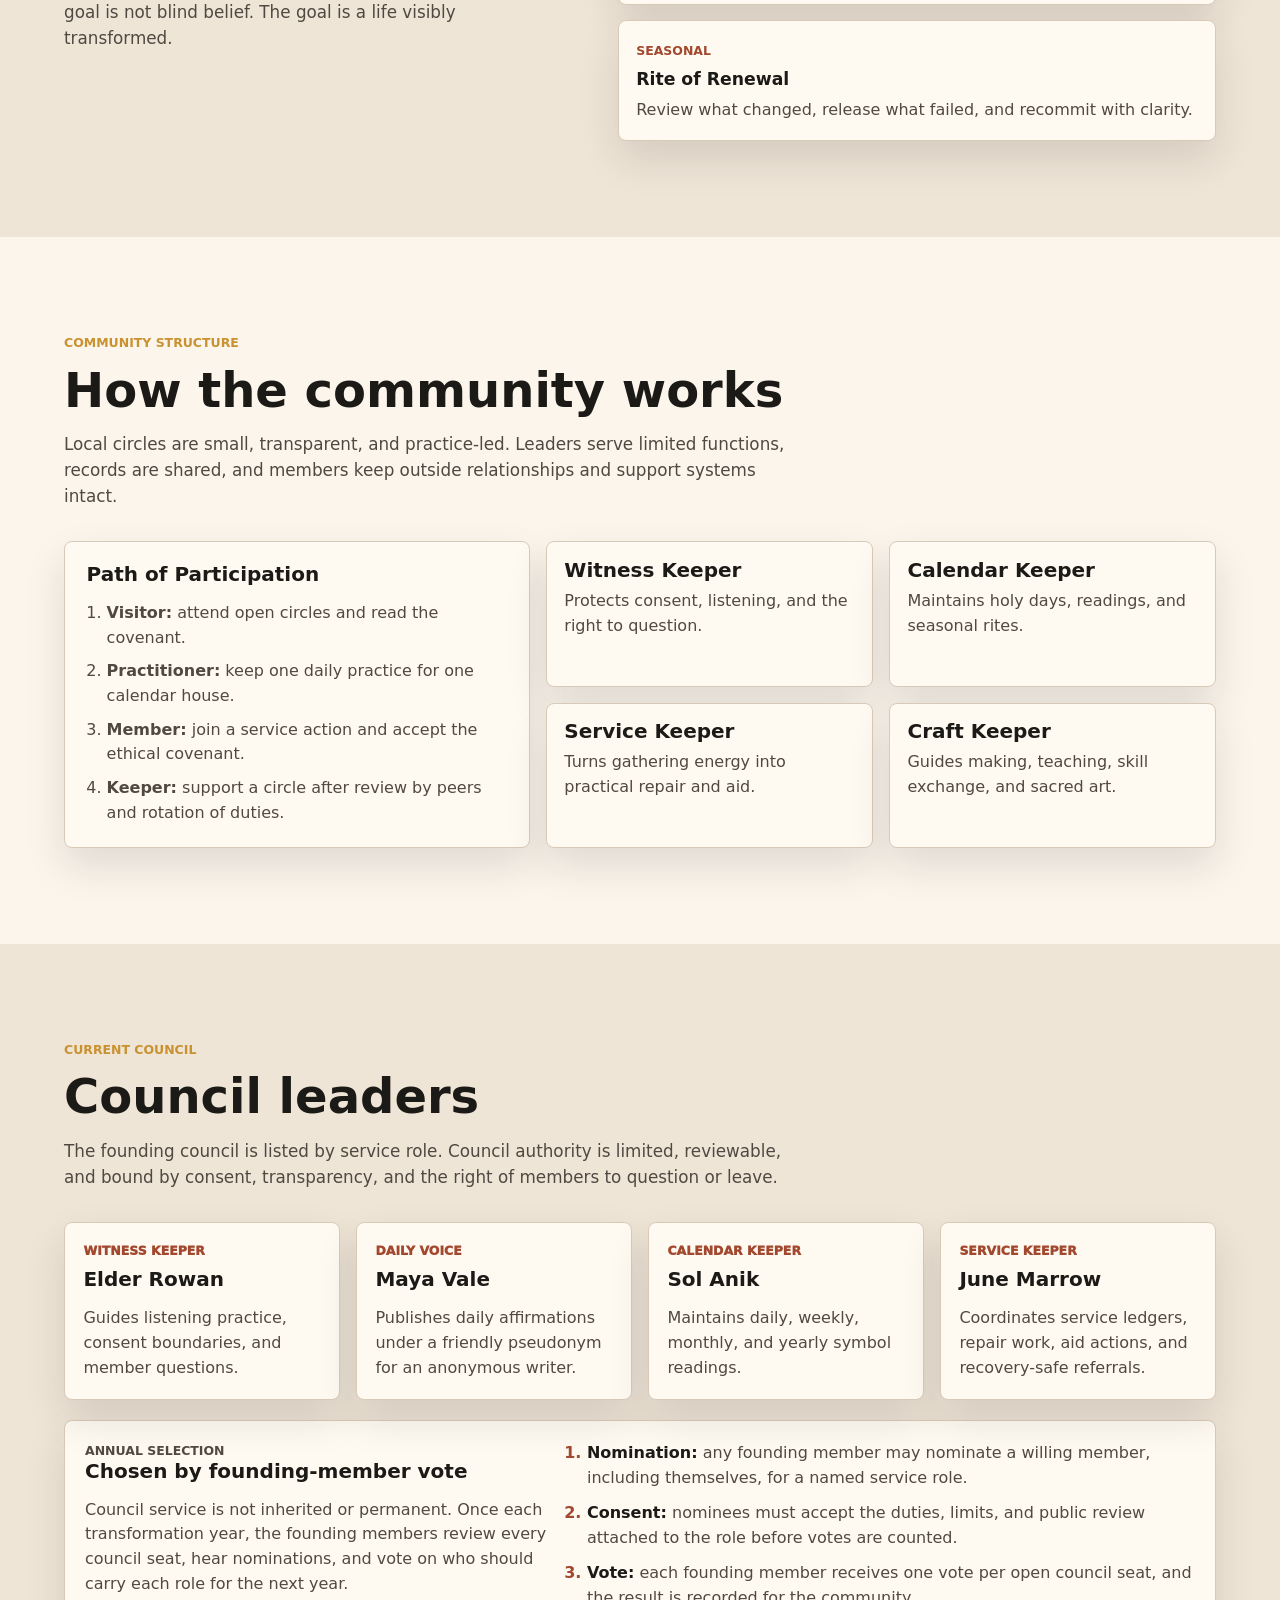
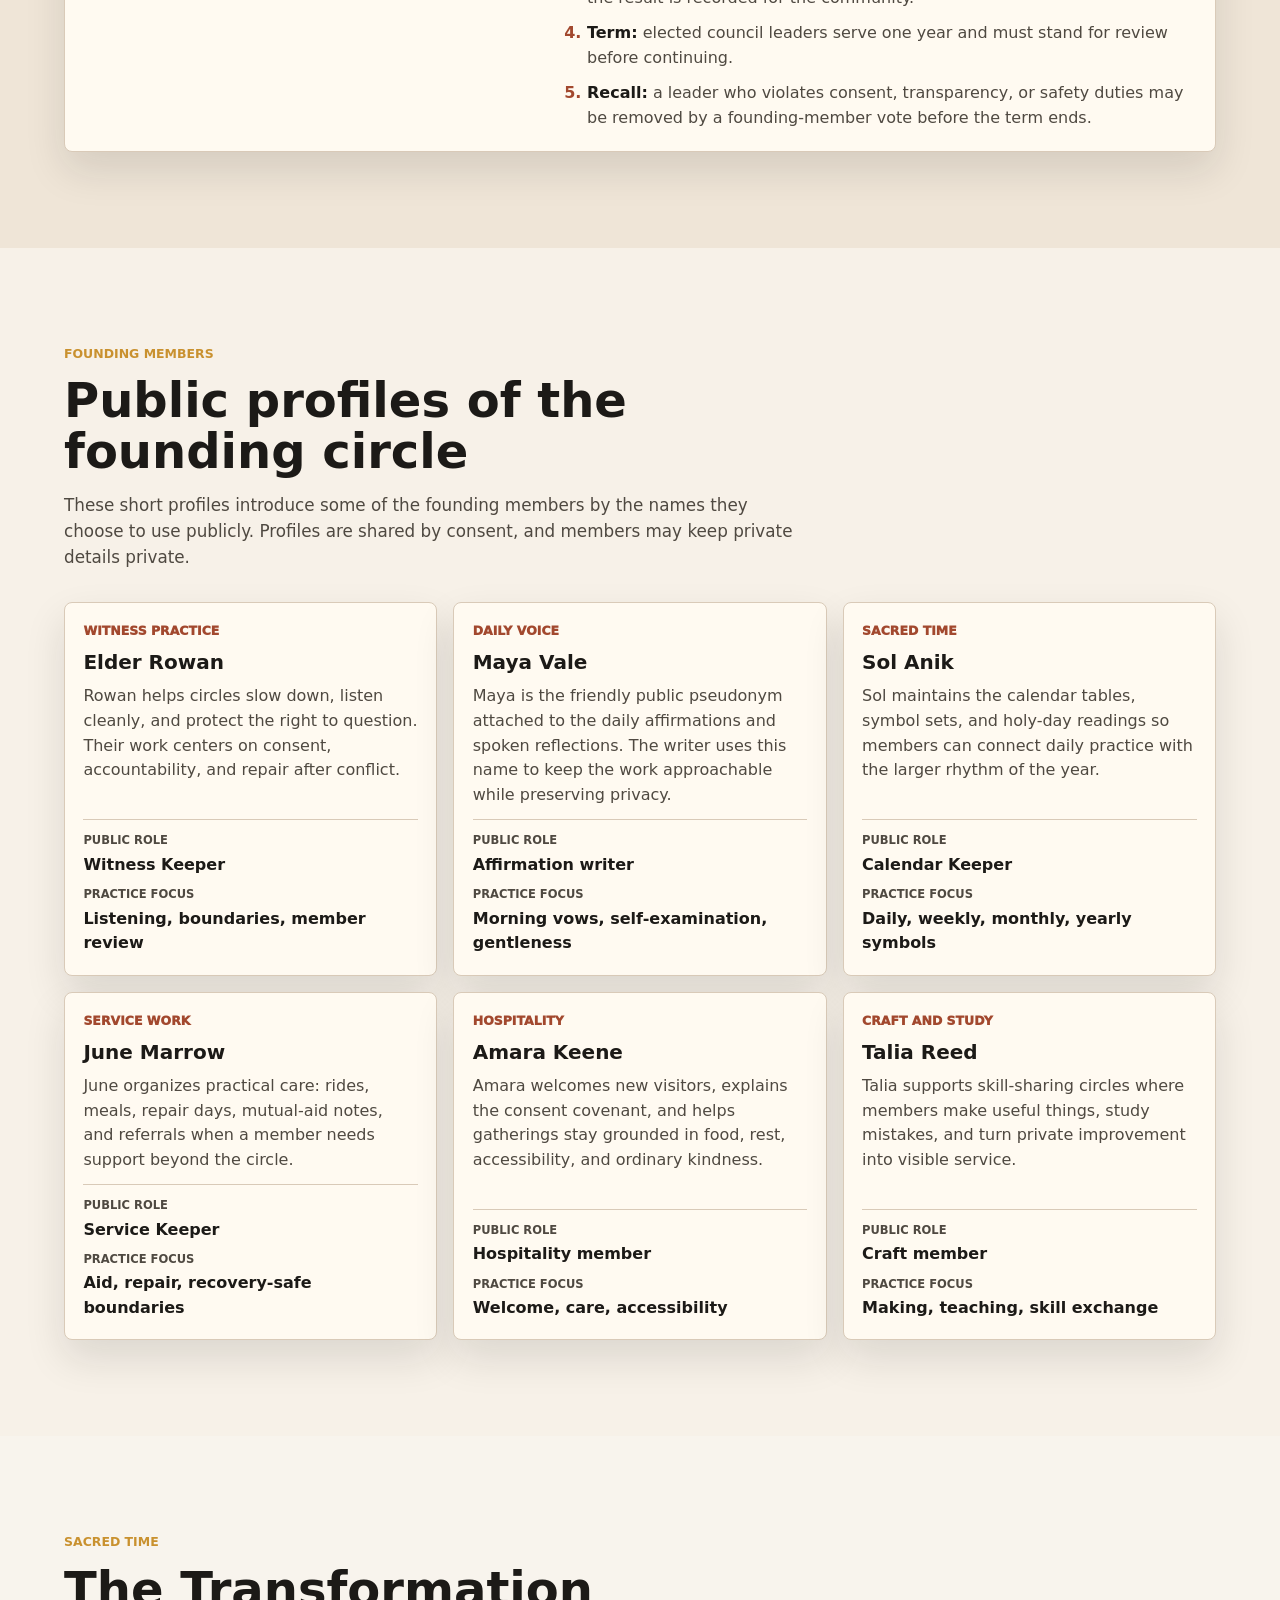
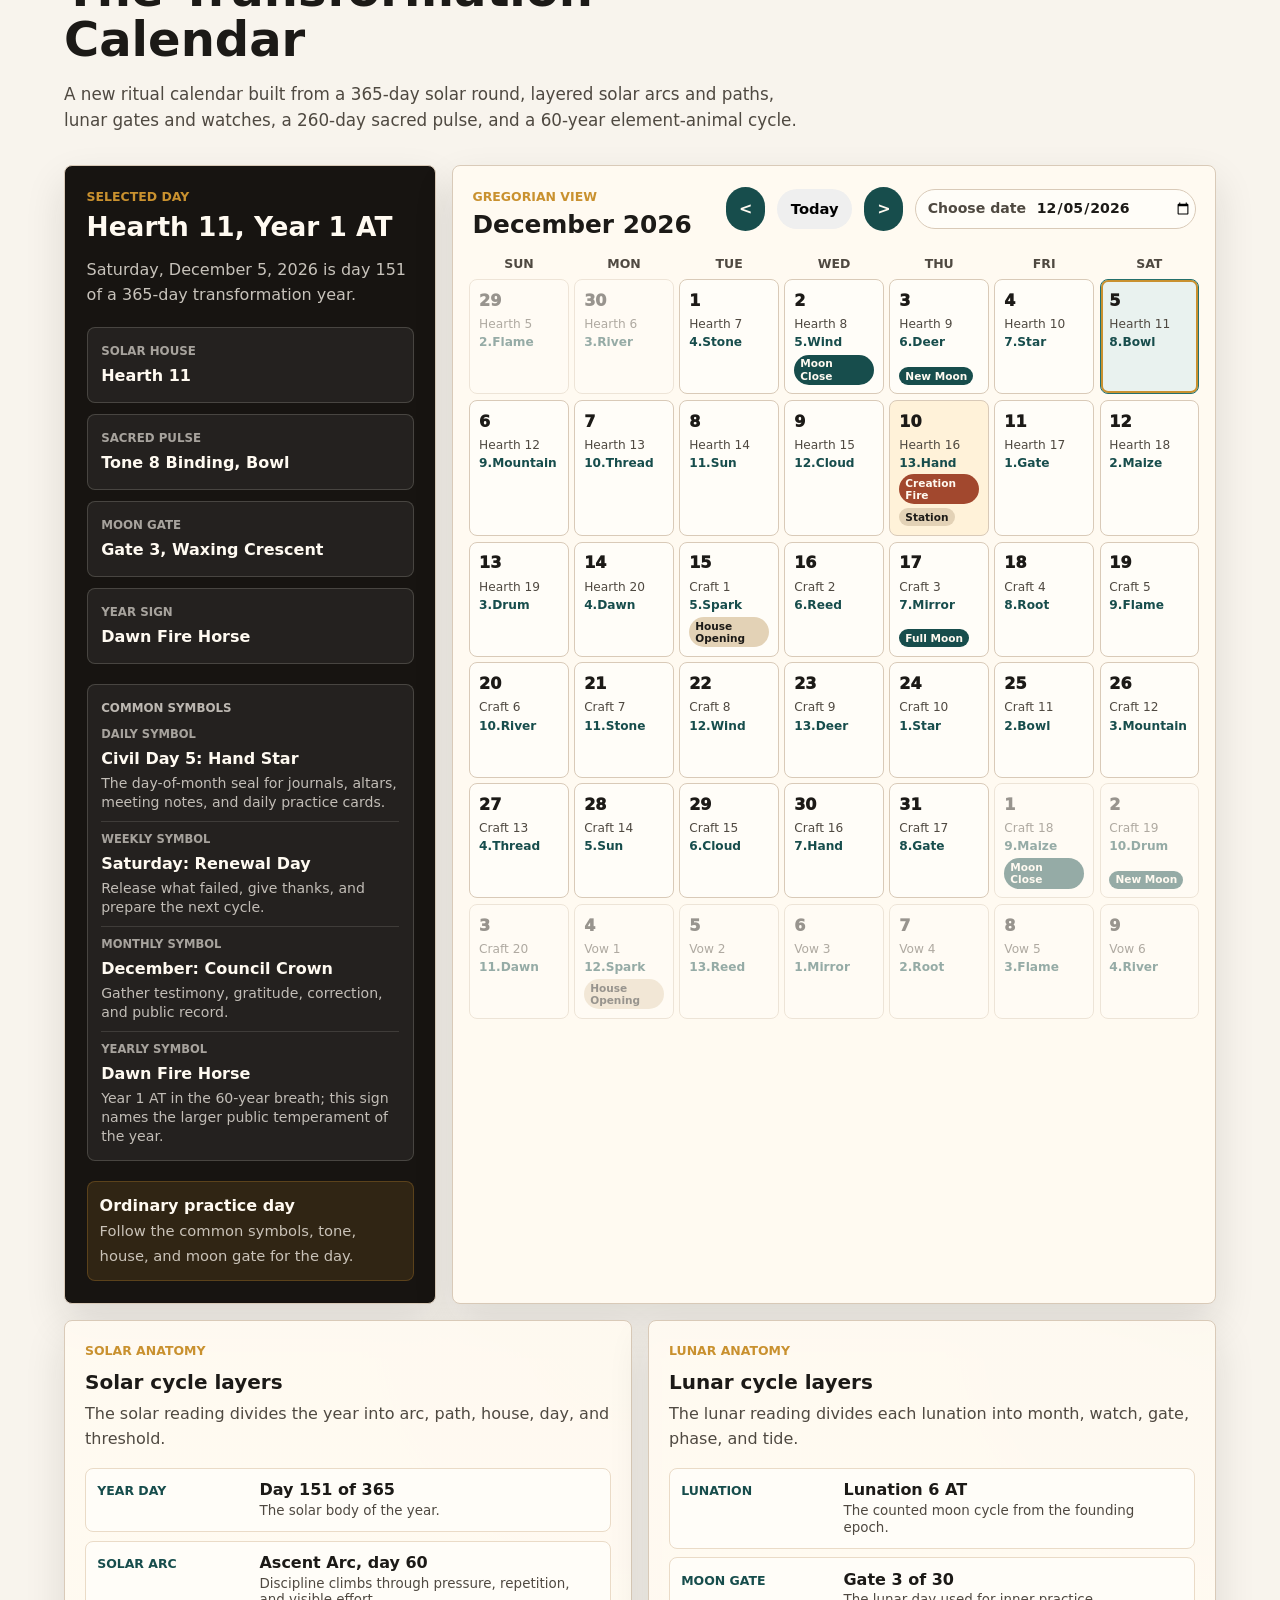
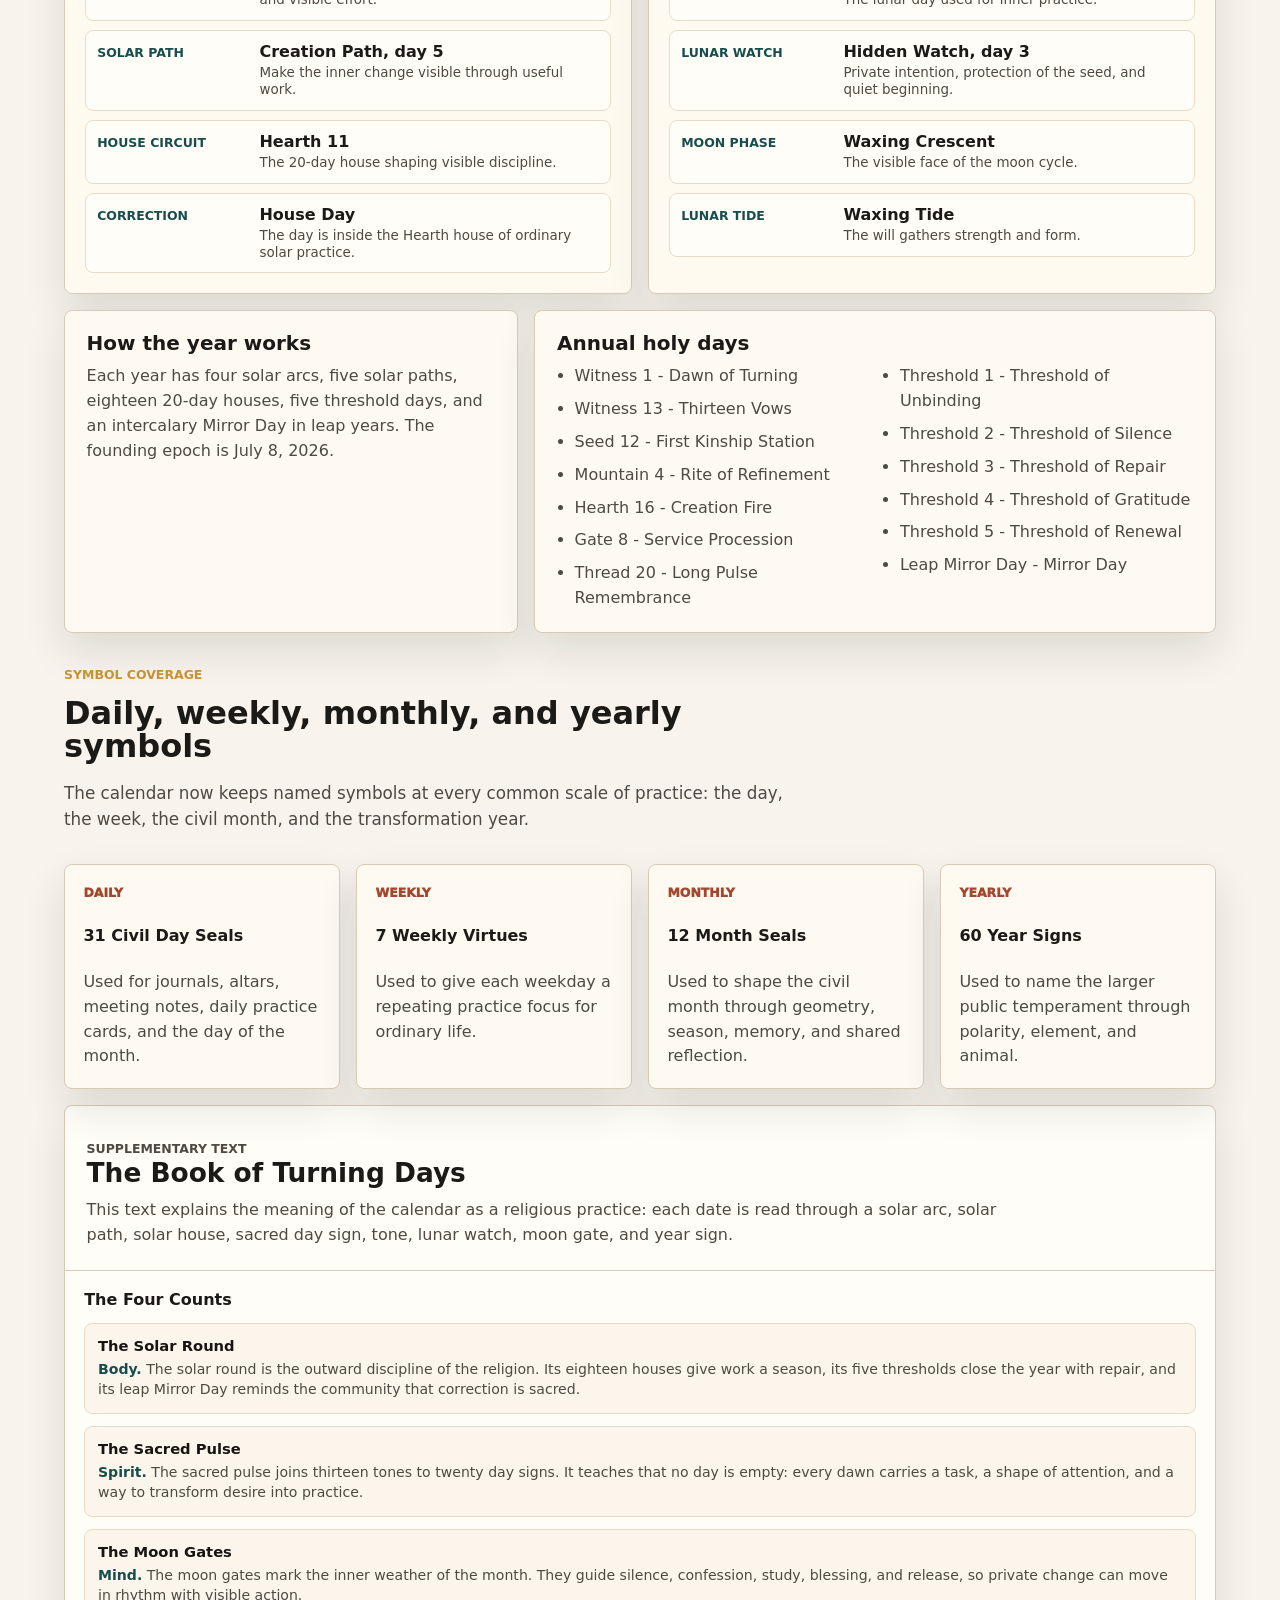
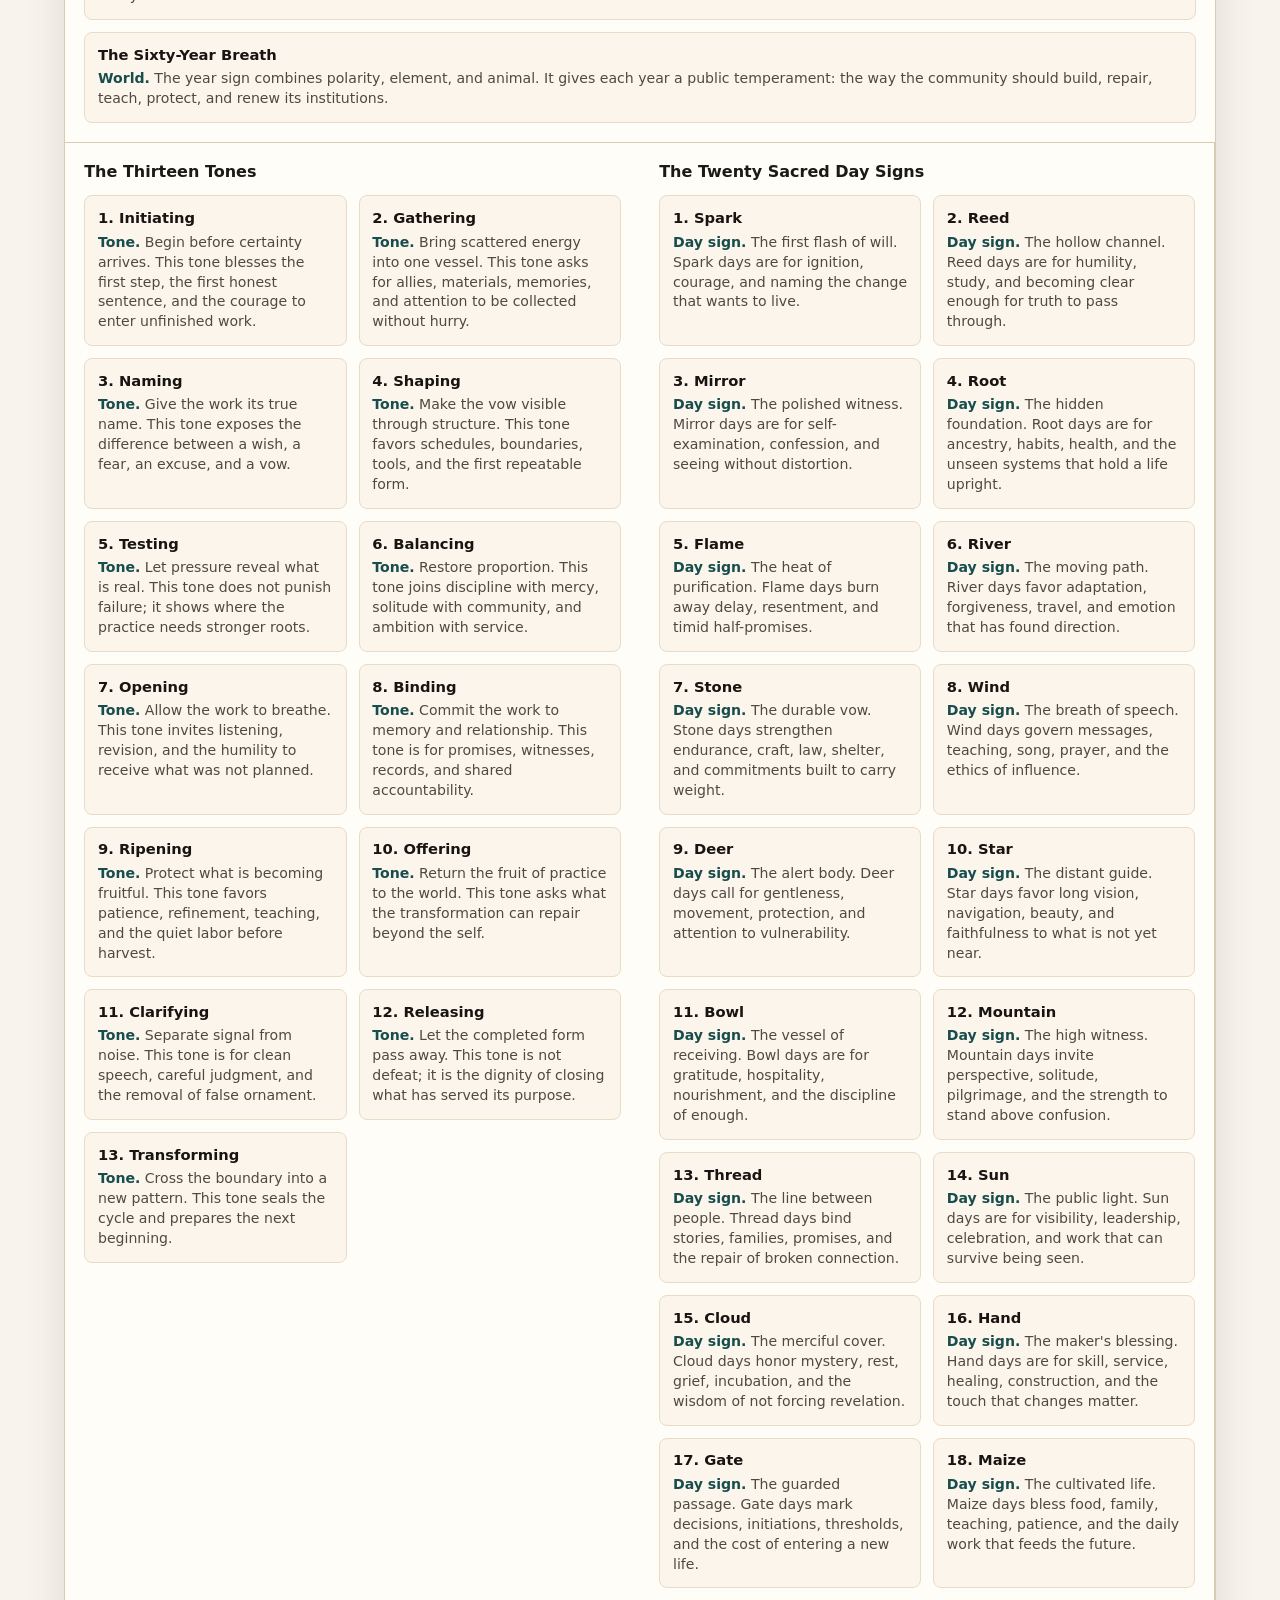
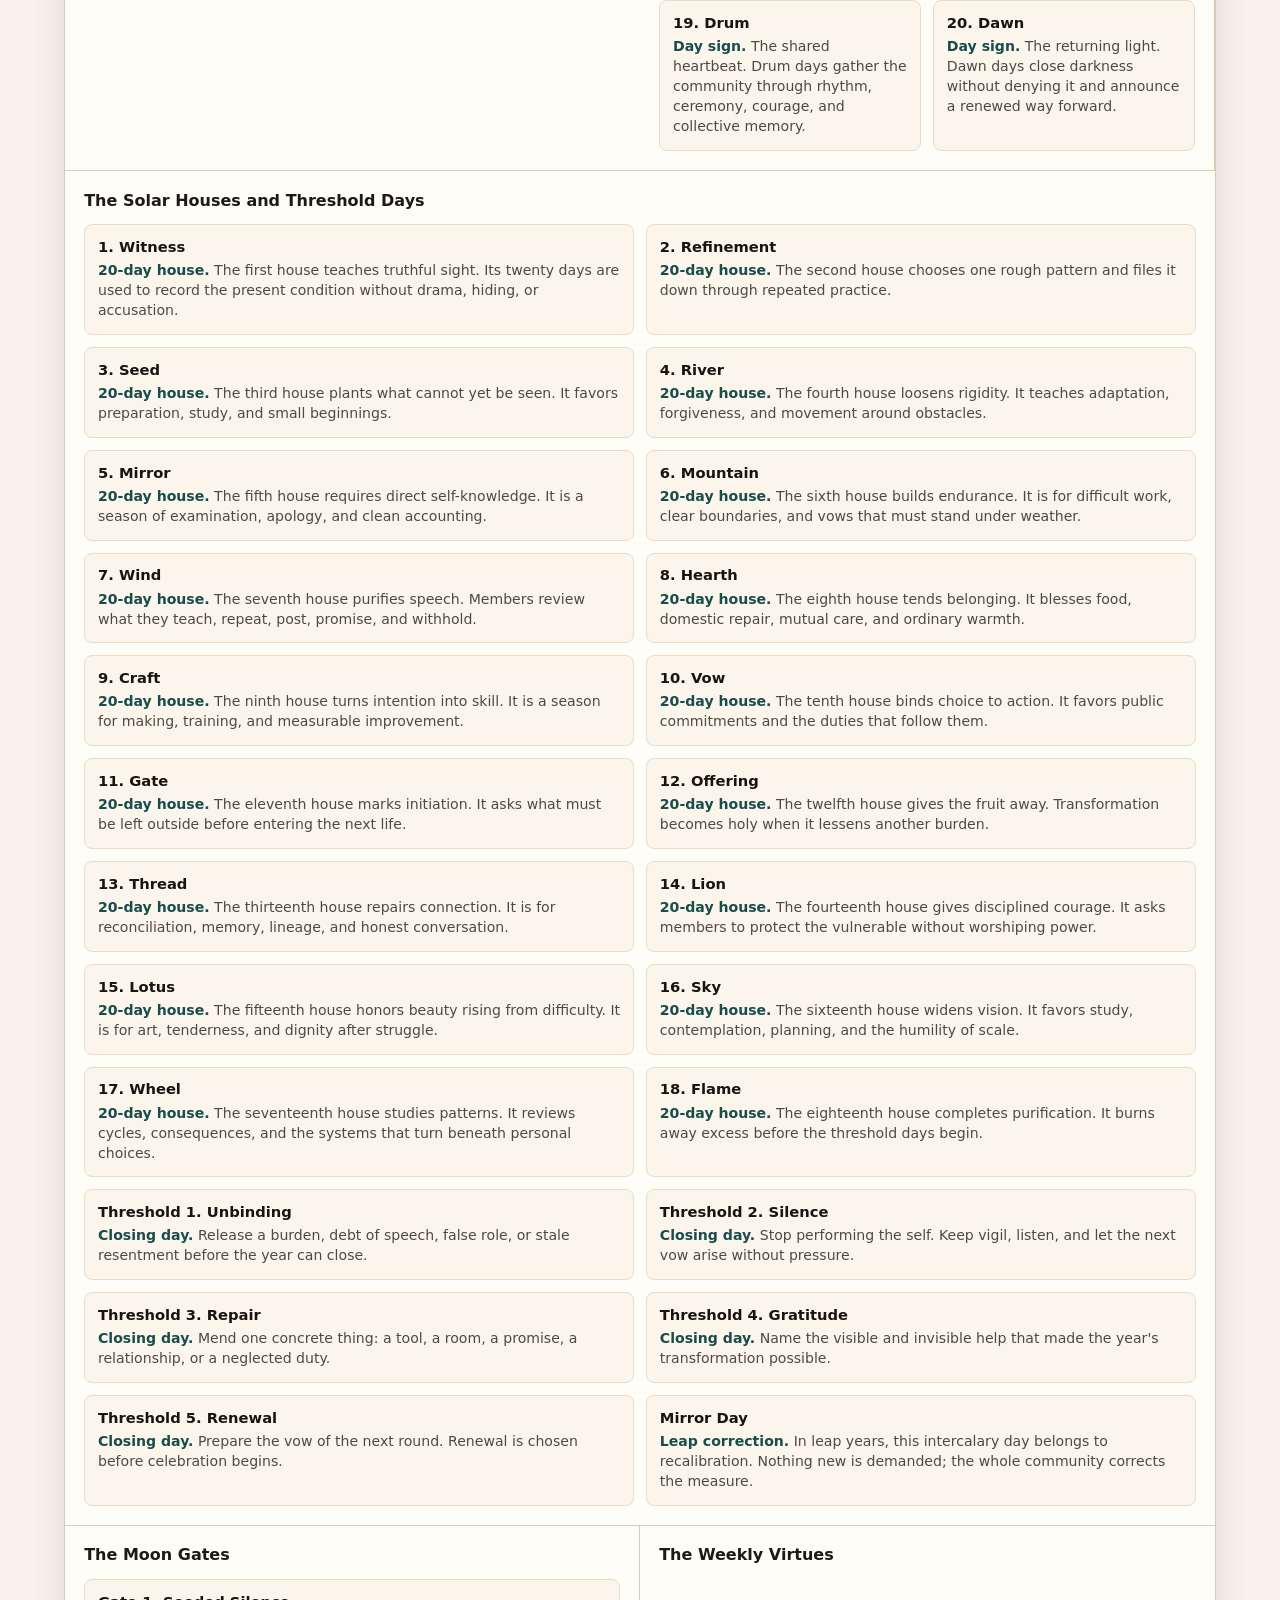
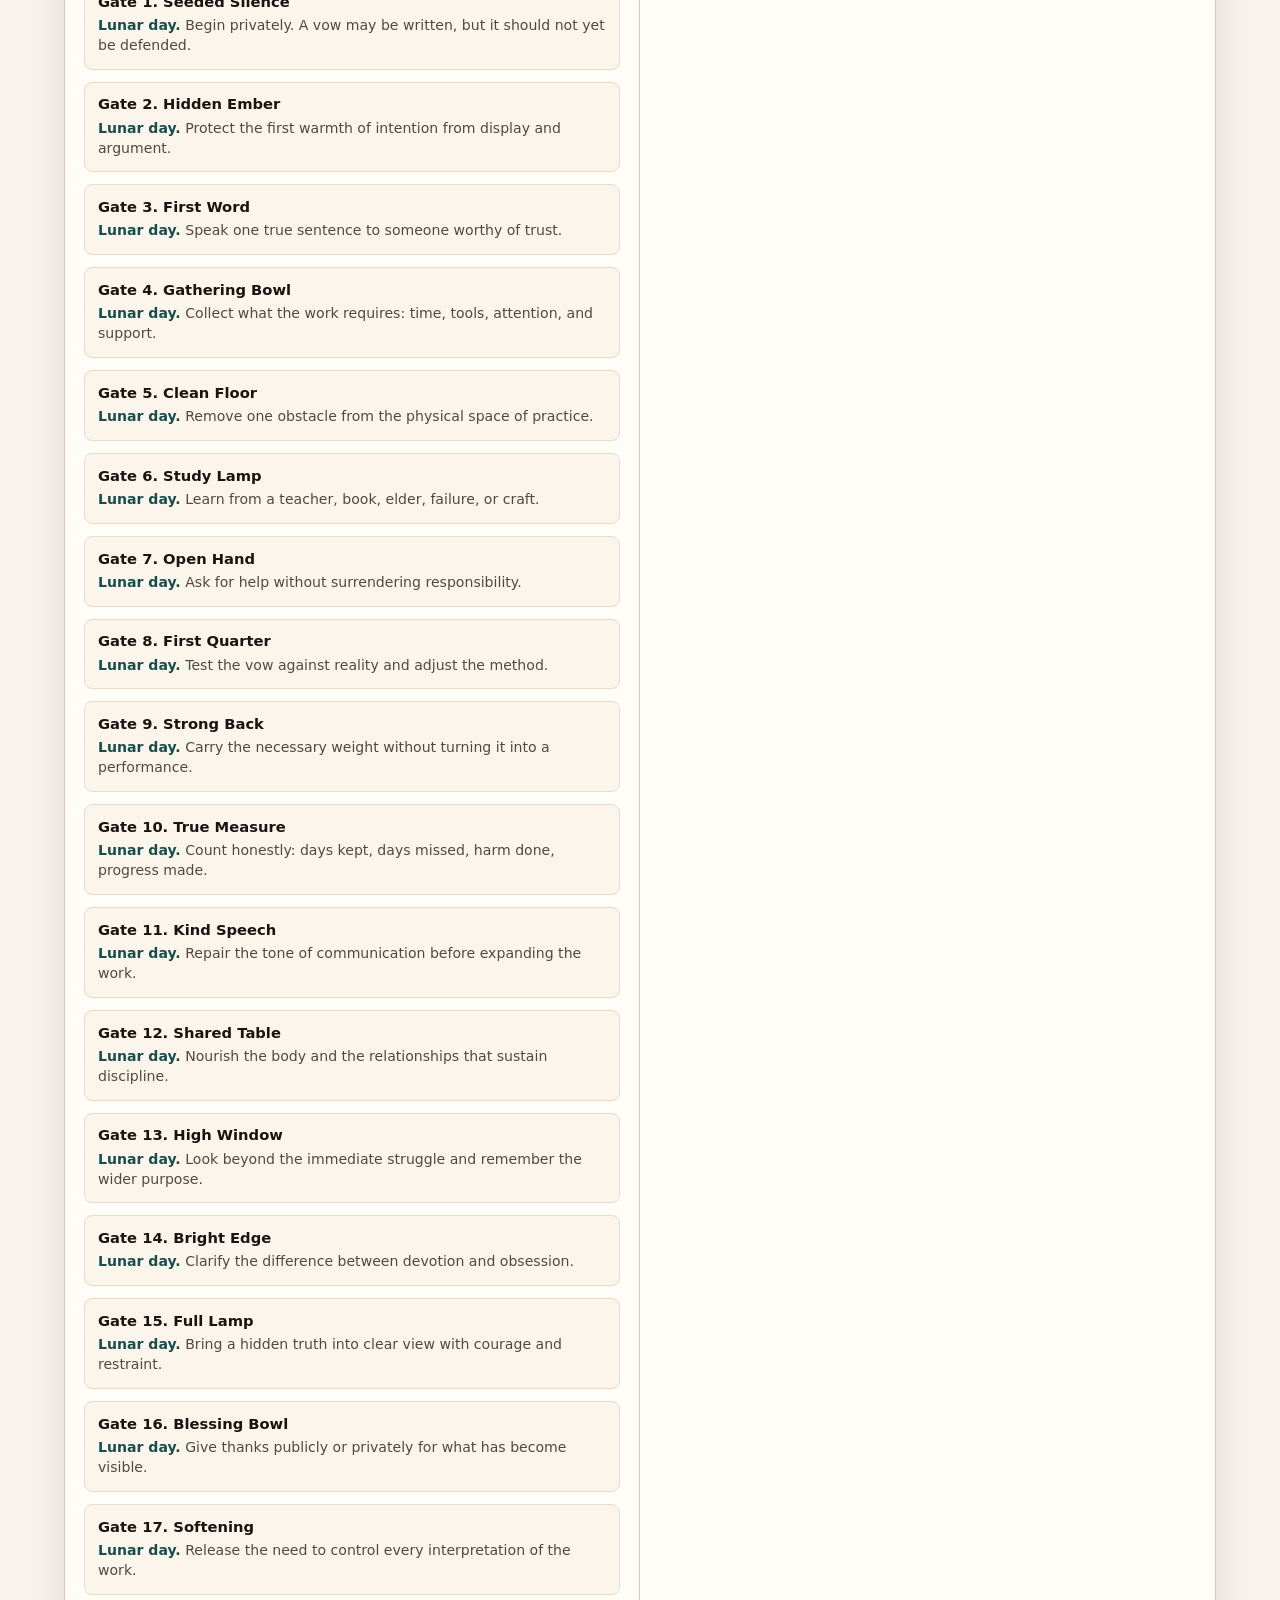
==== commit 911ca556: "Expand transformation site" ====
--- a/index.html
+++ b/index.html
@@ -28,9 +28,12 @@
       <a href="#practice">Practice</a>
       <a href="#rites">Rites</a>
       <a href="#community">Community</a>
+      <a href="#members">Members</a>
       <a href="#calendar">Calendar</a>
       <a href="#geometry">Geometry</a>
       <a href="symbols.html">Symbols</a>
+      <a href="affirmations.html">Affirmations</a>
+      <a href="discernment.html">Discernment</a>
       <a href="#texts">Texts</a>
       <a href="#ethics">Ethics</a>
       <a href="#faq">FAQ</a>
@@ -95,6 +98,7 @@
           </p>
           <p>
             No person is finished. No vow is holy without consent. No authority is sacred if it cannot be questioned.
+            Change may be invited, witnessed, and taught, but it can only be chosen from within.
           </p>
         </article>
 
@@ -126,8 +130,8 @@
           </article>
           <article>
             <span>06</span>
-            <h3>Freedom Protects the Path</h3>
-            <p>Members may question, pause, disagree, seek outside care, or leave without spiritual penalty.</p>
+            <h3>Consent Is Sacred</h3>
+            <p>Members may question, pause, disagree, seek outside care, or leave without spiritual penalty. Cooperation begins with free choice.</p>
           </article>
         </div>
       </div>
@@ -159,6 +163,54 @@
           <h3>Serve</h3>
           <p>Transformation matures when it reduces suffering for someone beyond the self.</p>
         </article>
+      </div>
+    </section>
+
+    <section id="testimonials" class="section testimonials-section" aria-labelledby="testimonials-title">
+      <div class="section-heading">
+        <p class="eyebrow">Witness stories</p>
+        <h2 id="testimonials-title">Composite testimonies of transformation</h2>
+        <p class="section-copy">
+          These are sample composite reflections for the founding site, written to show the kind of
+          stories members may share with consent. Substance-use recovery can require medical care,
+          counseling, peer support, harm reduction, and emergency help; this community does not replace them.
+        </p>
+      </div>
+
+      <div class="testimonial-grid">
+        <article class="testimonial-card">
+          <span>Recovery and witness</span>
+          <p>
+            "I stopped hiding the pattern. The first change was not a miracle; it was telling the truth
+            to one safe person, calling a recovery line, and making one sober plan for the next morning. The
+            circle did not shame me or pretend to cure me. It helped me keep choosing help."
+          </p>
+          <strong>Composite reflection from an early recovery path</strong>
+        </article>
+        <article class="testimonial-card">
+          <span>Repair after relapse</span>
+          <p>
+            "When I relapsed, I expected rejection. Instead I was asked what harm had to be repaired and
+            what support had to change. I learned that admitting imperfection was not failure; it was the
+            doorway back to practice."
+          </p>
+          <strong>Composite reflection from a repair practice</strong>
+        </article>
+        <article class="testimonial-card">
+          <span>Service without dependency</span>
+          <p>
+            "People wanted to rescue me, but rescue became another kind of control. The better help was
+            practical: rides to meetings, food in the fridge, honest check-ins, and respect for my choices.
+            They led me to the water. I had to drink."
+          </p>
+          <strong>Composite reflection from a support circle</strong>
+        </article>
+      </div>
+
+      <div class="recovery-note">
+        <strong>Recovery boundary:</strong>
+        If drug or alcohol use creates danger, withdrawal symptoms, overdose risk, self-harm risk, violence,
+        or inability to stay safe, seek qualified medical, emergency, or crisis support immediately.
       </div>
     </section>
 
@@ -271,6 +323,127 @@
             <p>Guides making, teaching, skill exchange, and sacred art.</p>
           </article>
         </div>
+      </div>
+    </section>
+
+    <section id="council" class="section council-section" aria-labelledby="council-title">
+      <div class="section-heading">
+        <p class="eyebrow">Current council</p>
+        <h2 id="council-title">Council leaders</h2>
+        <p class="section-copy">
+          The founding council is listed by service role. Council authority is limited, reviewable,
+          and bound by consent, transparency, and the right of members to question or leave.
+        </p>
+      </div>
+
+      <div class="council-grid">
+        <article>
+          <span>Witness Keeper</span>
+          <h3>Elder Rowan</h3>
+          <p>Guides listening practice, consent boundaries, and member questions.</p>
+        </article>
+        <article>
+          <span>Daily Voice</span>
+          <h3>Maya Vale</h3>
+          <p>Publishes daily affirmations under a friendly pseudonym for an anonymous writer.</p>
+        </article>
+        <article>
+          <span>Calendar Keeper</span>
+          <h3>Sol Anik</h3>
+          <p>Maintains daily, weekly, monthly, and yearly symbol readings.</p>
+        </article>
+        <article>
+          <span>Service Keeper</span>
+          <h3>June Marrow</h3>
+          <p>Coordinates service ledgers, repair work, aid actions, and recovery-safe referrals.</p>
+        </article>
+      </div>
+
+      <div class="council-election" aria-labelledby="council-selection-title">
+        <div>
+          <p class="eyebrow">Annual selection</p>
+          <h3 id="council-selection-title">Chosen by founding-member vote</h3>
+          <p>
+            Council service is not inherited or permanent. Once each transformation year, the
+            founding members review every council seat, hear nominations, and vote on who should
+            carry each role for the next year.
+          </p>
+        </div>
+        <ol class="council-election-list">
+          <li><strong>Nomination:</strong> any founding member may nominate a willing member, including themselves, for a named service role.</li>
+          <li><strong>Consent:</strong> nominees must accept the duties, limits, and public review attached to the role before votes are counted.</li>
+          <li><strong>Vote:</strong> each founding member receives one vote per open council seat, and the result is recorded for the community.</li>
+          <li><strong>Term:</strong> elected council leaders serve one year and must stand for review before continuing.</li>
+          <li><strong>Recall:</strong> a leader who violates consent, transparency, or safety duties may be removed by a founding-member vote before the term ends.</li>
+        </ol>
+      </div>
+    </section>
+
+    <section id="members" class="section member-section" aria-labelledby="members-title">
+      <div class="section-heading">
+        <p class="eyebrow">Founding members</p>
+        <h2 id="members-title">Public profiles of the founding circle</h2>
+        <p class="section-copy">
+          These short profiles introduce some of the founding members by the names they choose to
+          use publicly. Profiles are shared by consent, and members may keep private details private.
+        </p>
+      </div>
+
+      <div class="member-profile-grid">
+        <article class="member-profile-card">
+          <span>Witness practice</span>
+          <h3>Elder Rowan</h3>
+          <p>Rowan helps circles slow down, listen cleanly, and protect the right to question. Their work centers on consent, accountability, and repair after conflict.</p>
+          <dl>
+            <div><dt>Public role</dt><dd>Witness Keeper</dd></div>
+            <div><dt>Practice focus</dt><dd>Listening, boundaries, member review</dd></div>
+          </dl>
+        </article>
+        <article class="member-profile-card">
+          <span>Daily voice</span>
+          <h3>Maya Vale</h3>
+          <p>Maya is the friendly public pseudonym attached to the daily affirmations and spoken reflections. The writer uses this name to keep the work approachable while preserving privacy.</p>
+          <dl>
+            <div><dt>Public role</dt><dd>Affirmation writer</dd></div>
+            <div><dt>Practice focus</dt><dd>Morning vows, self-examination, gentleness</dd></div>
+          </dl>
+        </article>
+        <article class="member-profile-card">
+          <span>Sacred time</span>
+          <h3>Sol Anik</h3>
+          <p>Sol maintains the calendar tables, symbol sets, and holy-day readings so members can connect daily practice with the larger rhythm of the year.</p>
+          <dl>
+            <div><dt>Public role</dt><dd>Calendar Keeper</dd></div>
+            <div><dt>Practice focus</dt><dd>Daily, weekly, monthly, yearly symbols</dd></div>
+          </dl>
+        </article>
+        <article class="member-profile-card">
+          <span>Service work</span>
+          <h3>June Marrow</h3>
+          <p>June organizes practical care: rides, meals, repair days, mutual-aid notes, and referrals when a member needs support beyond the circle.</p>
+          <dl>
+            <div><dt>Public role</dt><dd>Service Keeper</dd></div>
+            <div><dt>Practice focus</dt><dd>Aid, repair, recovery-safe boundaries</dd></div>
+          </dl>
+        </article>
+        <article class="member-profile-card">
+          <span>Hospitality</span>
+          <h3>Amara Keene</h3>
+          <p>Amara welcomes new visitors, explains the consent covenant, and helps gatherings stay grounded in food, rest, accessibility, and ordinary kindness.</p>
+          <dl>
+            <div><dt>Public role</dt><dd>Hospitality member</dd></div>
+            <div><dt>Practice focus</dt><dd>Welcome, care, accessibility</dd></div>
+          </dl>
+        </article>
+        <article class="member-profile-card">
+          <span>Craft and study</span>
+          <h3>Talia Reed</h3>
+          <p>Talia supports skill-sharing circles where members make useful things, study mistakes, and turn private improvement into visible service.</p>
+          <dl>
+            <div><dt>Public role</dt><dd>Craft member</dd></div>
+            <div><dt>Practice focus</dt><dd>Making, teaching, skill exchange</dd></div>
+          </dl>
+        </article>
       </div>
     </section>
 
@@ -307,6 +480,10 @@
               <dd id="metric-year"></dd>
             </div>
           </dl>
+          <div class="common-symbols" aria-labelledby="common-symbols-title">
+            <strong id="common-symbols-title">Common symbols</strong>
+            <ul id="common-symbol-list"></ul>
+          </div>
           <div class="selected-holidays" id="selected-holidays" aria-live="polite"></div>
         </aside>
 
@@ -369,6 +546,40 @@
         </article>
       </div>
 
+
+      <div class="calendar-symbols" aria-labelledby="calendar-symbols-title">
+        <div class="section-heading compact-heading">
+          <p class="eyebrow">Symbol coverage</p>
+          <h3 id="calendar-symbols-title">Daily, weekly, monthly, and yearly symbols</h3>
+          <p class="section-copy">
+            The calendar now keeps named symbols at every common scale of practice: the day, the week,
+            the civil month, and the transformation year.
+          </p>
+        </div>
+        <div class="symbol-scale-grid">
+          <article>
+            <span>Daily</span>
+            <h4>31 Civil Day Seals</h4>
+            <p>Used for journals, altars, meeting notes, daily practice cards, and the day of the month.</p>
+          </article>
+          <article>
+            <span>Weekly</span>
+            <h4>7 Weekly Virtues</h4>
+            <p>Used to give each weekday a repeating practice focus for ordinary life.</p>
+          </article>
+          <article>
+            <span>Monthly</span>
+            <h4>12 Month Seals</h4>
+            <p>Used to shape the civil month through geometry, season, memory, and shared reflection.</p>
+          </article>
+          <article>
+            <span>Yearly</span>
+            <h4>60 Year Signs</h4>
+            <p>Used to name the larger public temperament through polarity, element, and animal.</p>
+          </article>
+        </div>
+      </div>
+
       <div class="calendar-supplement" aria-labelledby="supplement-title">
         <div class="supplement-intro">
           <p class="eyebrow">Supplementary text</p>
@@ -400,6 +611,10 @@
             <h4>The Moon Gates</h4>
             <div id="moon-text" class="doctrine-list"></div>
           </article>
+          <article class="supplement-card">
+            <h4>The Weekly Virtues</h4>
+            <div id="week-text" class="doctrine-list compact-list"></div>
+          </article>
           <article class="supplement-card supplement-wide">
             <h4>The Sixty Year Signs</h4>
             <div id="year-text" class="year-signs"></div>
@@ -487,13 +702,18 @@
           <h3>The Open Hand</h3>
           <p>May this work leave less suffering than it found. May skill replace performance. May help be given without ownership. May gratitude return us to humility.</p>
         </article>
+        <article class="text-scroll">
+          <span>Consent Reading</span>
+          <h3>The Water of Knowledge</h3>
+          <p>To serve others is to serve the self that is becoming. The best help strengthens another person's power to help themselves. We may lead one another to the waters of knowledge, but only the willing soul can drink.</p>
+        </article>
       </div>
 
       <div class="promise-panel">
         <h3>Nine Promises of Members</h3>
         <ol>
           <li>Tell the truth without using truth as a weapon.</li>
-          <li>Keep practice measurable and consent clear.</li>
+          <li>Keep practice measurable and consent sacred.</li>
           <li>Seek outside help when harm, illness, or crisis exceeds the circle.</li>
           <li>Refuse isolation, manipulation, and financial pressure.</li>
           <li>Repair harm directly where repair is possible.</li>
@@ -511,6 +731,10 @@
         <h2 id="ethics-title">Freedom, consent, responsibility</h2>
       </div>
       <div class="ethics-list">
+        <article>
+          <h3>Sacred consent</h3>
+          <p>Consent is the basis of cooperation, and cooperation is the basis of society. No rite, role, service, gift, or relationship is holy without free choice.</p>
+        </article>
         <article>
           <h3>No coercion</h3>
           <p>Participation is voluntary. Anyone may question, pause, or leave without punishment.</p>
@@ -585,7 +809,7 @@
         </details>
         <details>
           <summary>What makes a day holy?</summary>
-          <p>A day is read through the solar arc, solar path, solar house, sacred pulse, lunar watch, moon gate, year sign, and geometry symbol. The holy act is the practice chosen from that reading.</p>
+          <p>A day is read through its daily seal, weekly virtue, monthly seal, yearly sign, solar arc, solar path, solar house, sacred pulse, lunar watch, moon gate, and geometry symbol. The holy act is the practice chosen from that reading.</p>
         </details>
       </div>
     </section>
@@ -595,26 +819,30 @@
         <p class="eyebrow">Founding circle</p>
         <h2 id="join-title">Begin with one transformation</h2>
         <p>
-          Share the transformation you are choosing now. Your note stays in this browser unless
-          you open the generated email draft.
-        </p>
-      </div>
-      <form class="join-form" id="join-form">
+          Register for the founding circle. The form can submit to a configured registration endpoint,
+          and the email draft remains available as a fallback.
+        </p>
+      </div>
+      <form class="join-form" id="join-form" data-registration-endpoint="">
         <label>
           Name
-          <input id="name" name="name" autocomplete="name" placeholder="Your name">
+          <input id="name" name="name" autocomplete="name" placeholder="Your name" required>
         </label>
         <label>
           Email
-          <input id="email" name="email" type="email" autocomplete="email" placeholder="you@example.com">
+          <input id="email" name="email" type="email" autocomplete="email" placeholder="you@example.com" required>
         </label>
         <label>
           Transformation
-          <textarea id="transformation" name="transformation" rows="5" placeholder="What are you ready to transform?"></textarea>
+          <textarea id="transformation" name="transformation" rows="5" placeholder="What are you ready to transform?" required></textarea>
+        </label>
+        <label class="consent-check">
+          <input id="registration-consent" name="consent" type="checkbox" required>
+          <span>I consent to be contacted about the founding circle and understand I can leave or unsubscribe at any time.</span>
         </label>
         <div class="form-actions">
-          <button class="button primary" type="submit">Save Intention</button>
-          <a class="button secondary" id="email-link" href="mailto:founding-circle@example.com">Email Draft</a>
+          <button class="button primary" type="submit">Register</button>
+          <a class="button secondary" id="email-link" href="mailto:founding-circle@example.com">Email Registration</a>
         </div>
         <p class="form-status" id="form-status" role="status" aria-live="polite"></p>
       </form>
@@ -630,7 +858,10 @@
       <a href="#beliefs">Beliefs</a>
       <a href="#calendar">Calendar</a>
       <a href="#geometry">Geometry</a>
+      <a href="#members">Members</a>
       <a href="symbols.html">Symbols</a>
+      <a href="affirmations.html">Affirmations</a>
+      <a href="discernment.html">Discernment</a>
       <a href="#texts">Texts</a>
       <a href="#resources">Resources</a>
       <a href="podcast.html">Podcast</a>
--- a/styles.css
+++ b/styles.css
@@ -429,6 +429,65 @@
   font-weight: 800;
 }
 
+.common-symbols {
+  margin: 1.25rem 0;
+  padding: 0.85rem;
+  border: 1px solid rgba(255, 250, 241, 0.16);
+  border-radius: 8px;
+  background: rgba(255, 250, 241, 0.06);
+}
+
+.common-symbols > strong {
+  display: block;
+  margin-bottom: 0.55rem;
+  color: rgba(255, 250, 241, 0.7);
+  font-size: 0.74rem;
+  font-weight: 900;
+  text-transform: uppercase;
+}
+
+.common-symbols ul {
+  display: grid;
+  gap: 0.55rem;
+  margin: 0;
+  padding: 0;
+  list-style: none;
+}
+
+.common-symbols li {
+  display: grid;
+  gap: 0.18rem;
+  padding-top: 0.55rem;
+  border-top: 1px solid rgba(255, 250, 241, 0.12);
+}
+
+.common-symbols li:first-child {
+  padding-top: 0;
+  border-top: 0;
+}
+
+.common-symbols li strong {
+  color: rgba(255, 250, 241, 0.6);
+  font-size: 0.72rem;
+  font-weight: 900;
+  text-transform: uppercase;
+}
+
+.common-symbols li span {
+  color: var(--paper-strong);
+  font-weight: 850;
+}
+
+.common-symbols li em {
+  display: block;
+  margin-top: 0.18rem;
+  color: rgba(255, 250, 241, 0.72);
+  font-size: 0.88rem;
+  font-style: normal;
+  font-weight: 500;
+  line-height: 1.35;
+}
+
 .selected-holidays {
   display: flex;
   flex-direction: column;
@@ -498,14 +557,164 @@
   background: transparent;
 }
 
+.council-section {
+  background: #efe5d7;
+}
+
+.council-grid,
+.symbol-scale-grid {
+  display: grid;
+  gap: 1rem;
+}
+
+.council-grid,
+.symbol-scale-grid {
+  grid-template-columns: repeat(4, minmax(0, 1fr));
+}
+
+.council-grid article,
+.symbol-scale-grid article {
+  border: 1px solid var(--line);
+  border-radius: 8px;
+  background: var(--paper-strong);
+  box-shadow: var(--shadow);
+  padding: 1.15rem;
+}
+
+.council-grid span,
+.symbol-scale-grid span {
+  display: block;
+  margin-bottom: 0.55rem;
+  color: var(--rust);
+  font-size: 0.78rem;
+  font-weight: 950;
+  text-transform: uppercase;
+}
+
+.council-grid p,
+.symbol-scale-grid p {
+  margin-bottom: 0;
+  color: var(--ink-soft);
+}
+
+.council-election {
+  display: grid;
+  grid-template-columns: minmax(0, 0.85fr) minmax(18rem, 1.15fr);
+  gap: 1.2rem;
+  margin-top: 1.25rem;
+  padding: 1.25rem;
+  border: 1px solid var(--line);
+  border-radius: 8px;
+  background: var(--paper-strong);
+  box-shadow: var(--shadow);
+}
+
+.council-election h3 {
+  margin-top: 0;
+}
+
+.council-election p {
+  margin-bottom: 0;
+  color: var(--ink-soft);
+}
+
+.council-election-list {
+  display: grid;
+  gap: 0.65rem;
+  margin: 0;
+  padding-left: 1.2rem;
+  color: var(--ink-soft);
+}
+
+.council-election-list li::marker {
+  color: var(--rust);
+  font-weight: 900;
+}
+
+.council-election-list strong {
+  color: var(--ink);
+}
+
+.member-section {
+  background: var(--paper);
+}
+
+.member-profile-grid {
+  display: grid;
+  grid-template-columns: repeat(3, minmax(0, 1fr));
+  gap: 1rem;
+}
+
+.member-profile-card {
+  display: flex;
+  flex-direction: column;
+  gap: 0.7rem;
+  min-height: 100%;
+  padding: 1.15rem;
+  border: 1px solid var(--line);
+  border-radius: 8px;
+  background: var(--paper-strong);
+  box-shadow: var(--shadow);
+}
+
+.member-profile-card > span {
+  color: var(--rust);
+  font-size: 0.78rem;
+  font-weight: 950;
+  text-transform: uppercase;
+}
+
+.member-profile-card h3 {
+  margin: 0;
+}
+
+.member-profile-card p {
+  margin: 0;
+  color: var(--ink-soft);
+}
+
+.member-profile-card dl {
+  display: grid;
+  gap: 0.55rem;
+  margin: auto 0 0;
+  padding-top: 0.75rem;
+  border-top: 1px solid var(--line);
+}
+
+.member-profile-card dl div {
+  display: grid;
+  gap: 0.16rem;
+}
+
+.member-profile-card dt {
+  color: var(--ink-soft);
+  font-size: 0.72rem;
+  font-weight: 900;
+  text-transform: uppercase;
+}
+
+.member-profile-card dd {
+  margin: 0;
+  color: var(--ink);
+  font-weight: 800;
+}
+
+.calendar-symbols {
+  margin-top: 2rem;
+}
+
+.compact-heading h3 {
+  font-size: 2rem;
+}
+
 .calendar-weekdays,
 .calendar-grid {
   display: grid;
   grid-template-columns: repeat(7, minmax(0, 1fr));
+  gap: 0.35rem;
 }
 
 .calendar-weekdays {
-  gap: 0.35rem;
   margin-bottom: 0.35rem;
 }
 
@@ -517,8 +726,58 @@
   text-transform: uppercase;
 }
 
-.calendar-grid {
-  gap: 0.35rem;
+.testimonials-section {
+  background: #efe5d7;
+}
+
+.testimonial-grid {
+  display: grid;
+  grid-template-columns: repeat(3, minmax(0, 1fr));
+  gap: 1rem;
+}
+
+.testimonial-card,
+.recovery-note {
+  border: 1px solid var(--line);
+  border-radius: 8px;
+  background: var(--paper-strong);
+  box-shadow: var(--shadow);
+}
+
+.testimonial-card {
+  padding: 1.25rem;
+}
+
+.testimonial-card span {
+  display: block;
+  margin-bottom: 0.65rem;
+  color: var(--rust);
+  font-size: 0.78rem;
+  font-weight: 950;
+  text-transform: uppercase;
+}
+
+.testimonial-card p {
+  margin: 0;
+  color: var(--ink-soft);
+}
+
+.testimonial-card strong {
+  display: block;
+  margin-top: 1rem;
+  color: var(--ink);
+  font-size: 0.9rem;
+}
+
+.recovery-note {
+  margin-top: 1rem;
+  border-left: 4px solid var(--teal);
+  padding: 1rem 1.1rem;
+  color: var(--ink-soft);
+}
+
+.recovery-note strong {
+  color: var(--ink);
 }
 
 .calendar-day {
@@ -690,6 +949,32 @@
   border-color: var(--line);
 }
 
+.consent-check {
+  grid-template-columns: auto minmax(0, 1fr);
+  align-items: start;
+  gap: 0.65rem;
+  padding: 0.75rem;
+  border: 1px solid var(--line);
+  border-radius: 8px;
+  background: #fffdf8;
+}
+
+.consent-check input {
+  width: auto;
+  margin-top: 0.2rem;
+}
+
+.consent-check span {
+  color: var(--ink-soft);
+  font-size: 0.9rem;
+  line-height: 1.4;
+}
+
+.join-form button:disabled {
+  cursor: wait;
+  opacity: 0.72;
+}
+
 .form-status {
   min-height: 1.5rem;
   margin: 0.9rem 0 0;
--- a/responsive.css
+++ b/responsive.css
@@ -236,8 +236,13 @@
   .year-signs,
   .belief-grid,
   .role-grid,
+  .council-grid,
+  .council-election,
+  .member-profile-grid,
+  .symbol-scale-grid,
   .resource-grid,
   .text-library,
+  .testimonial-grid,
   .rite-timeline,
   .page-grid,
   .episode-grid,
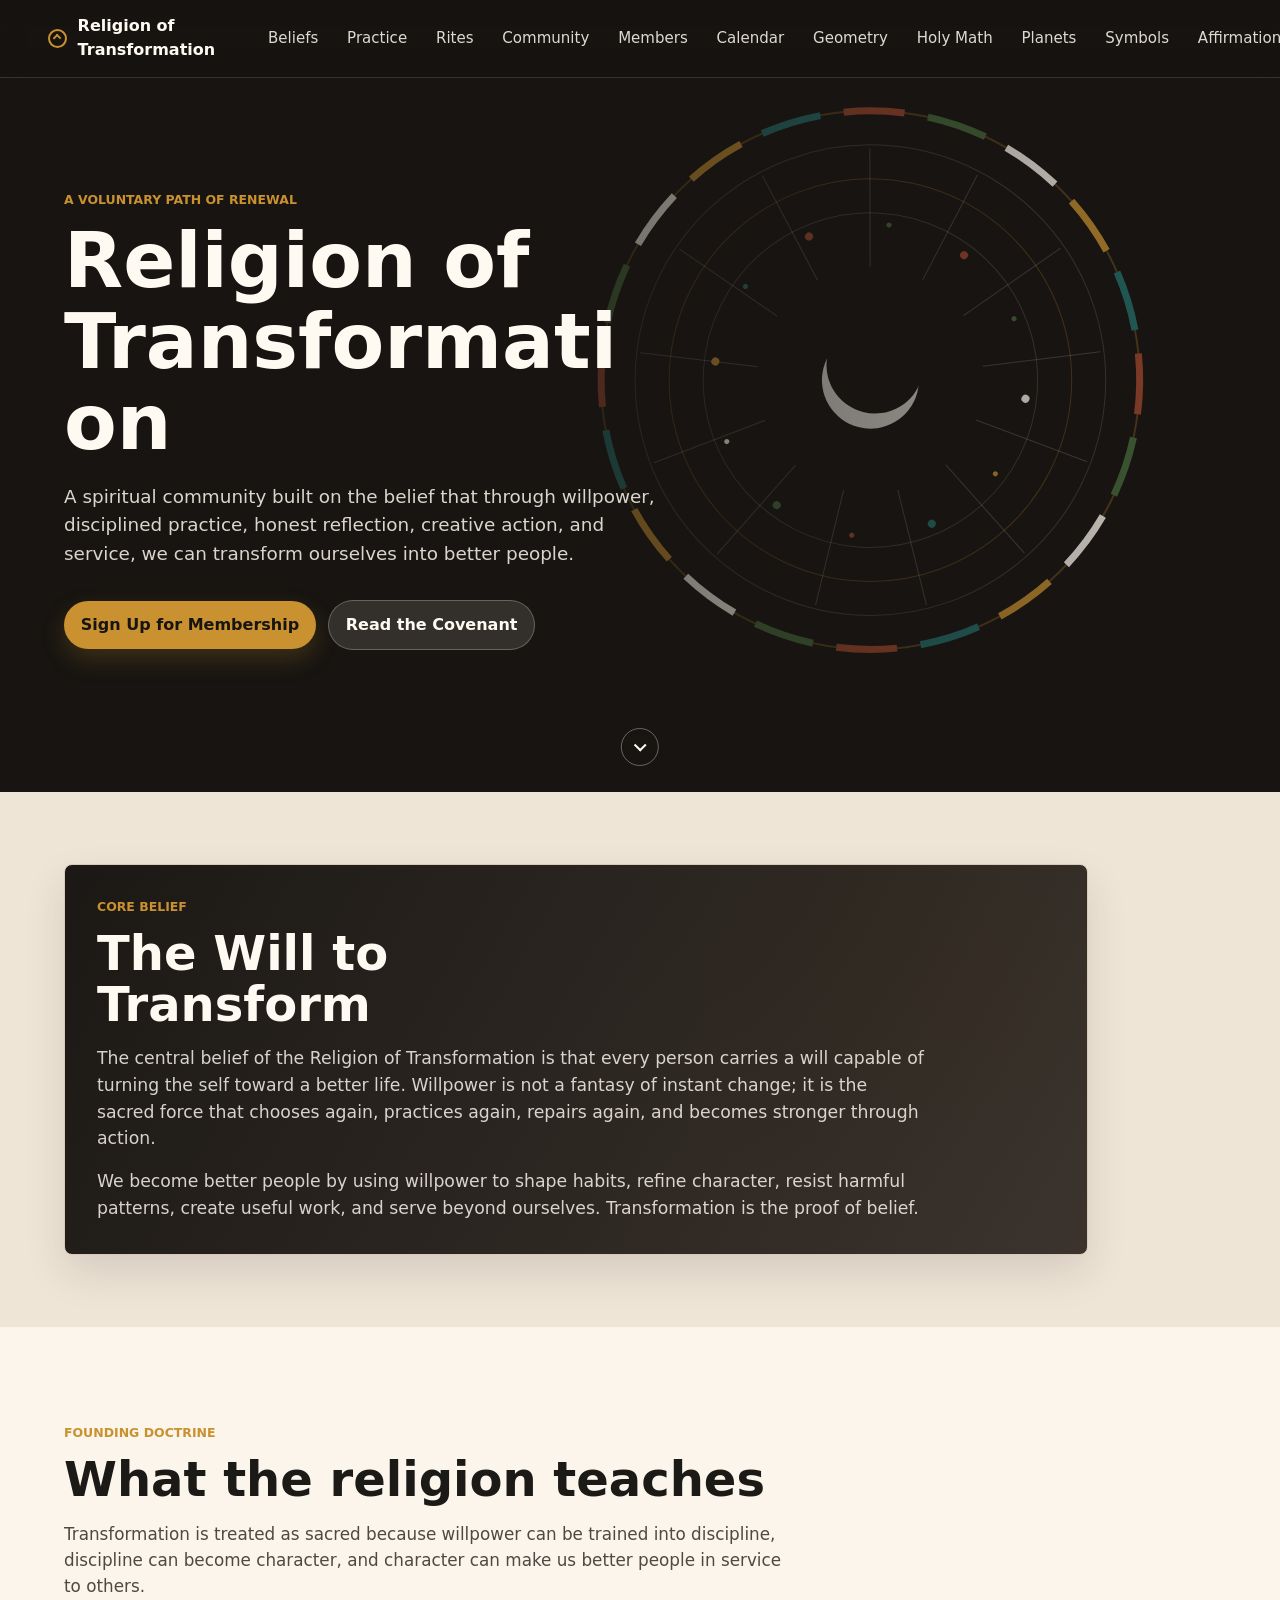
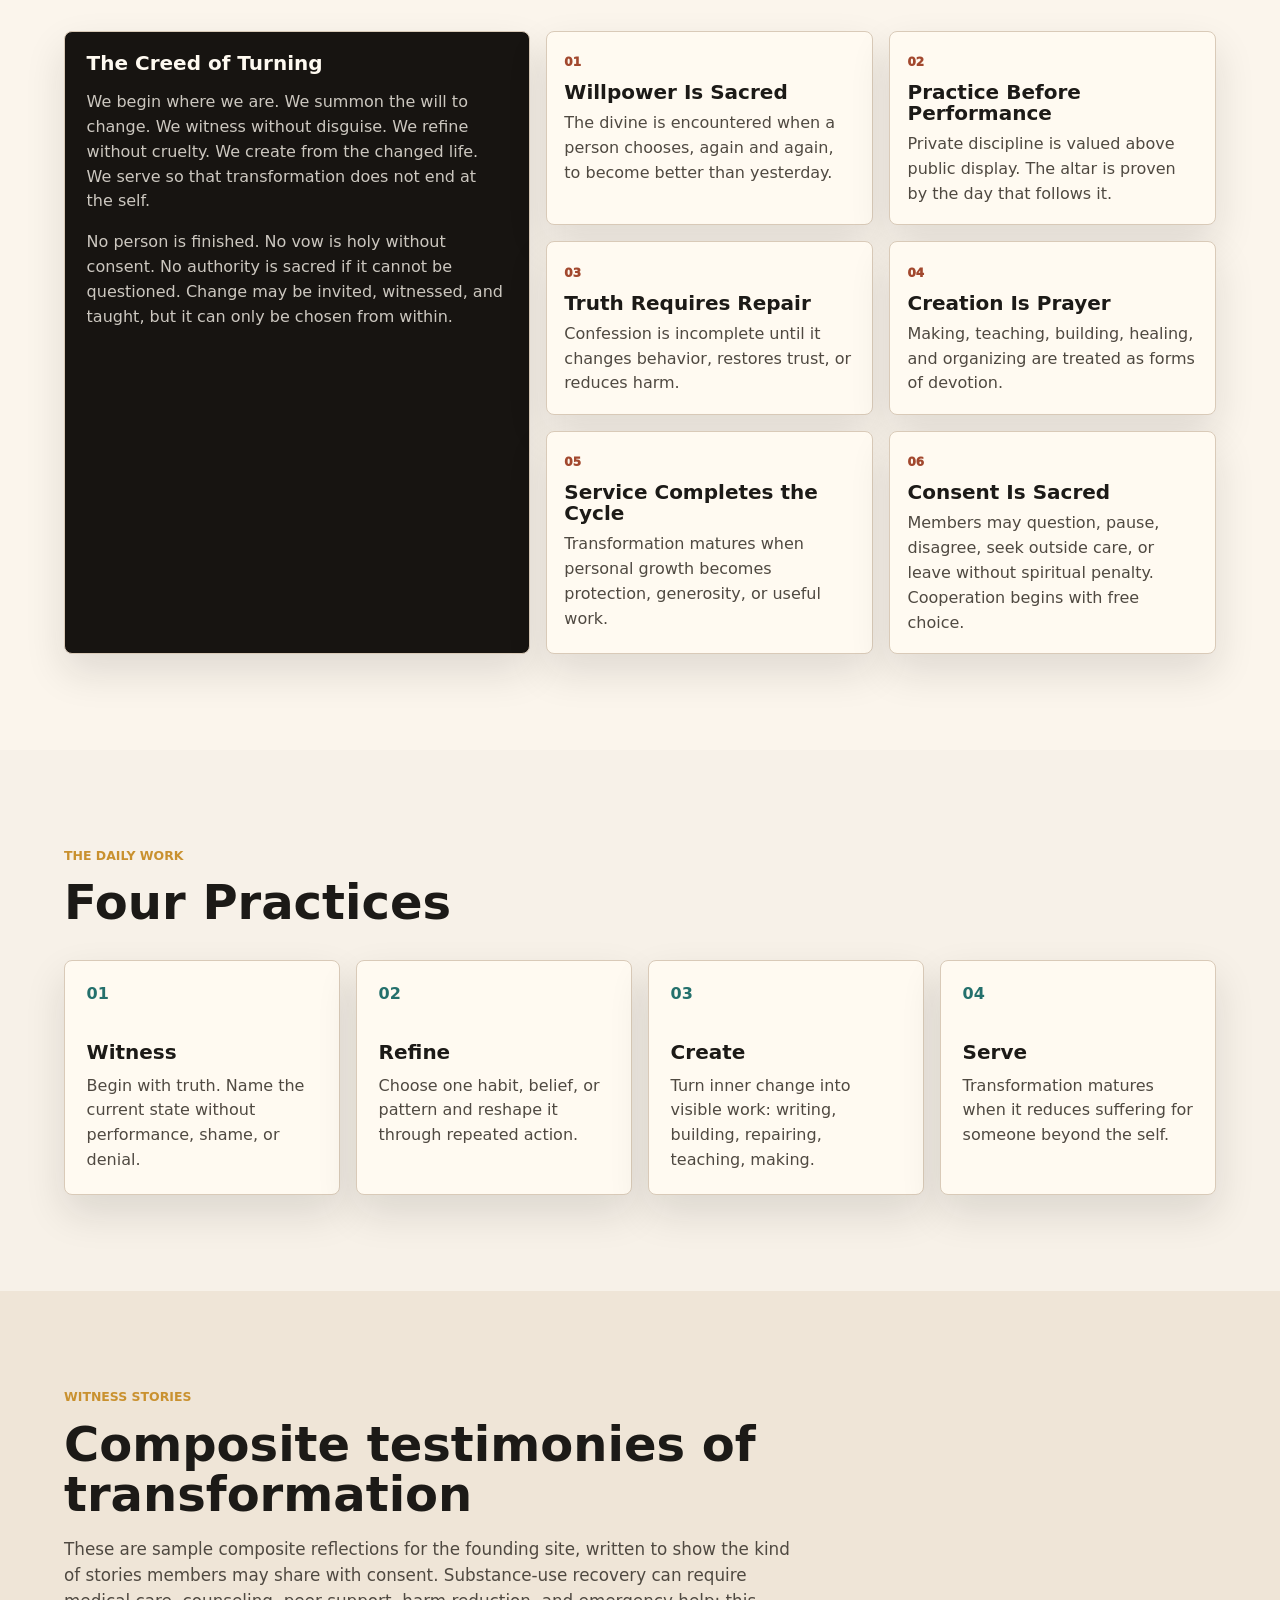
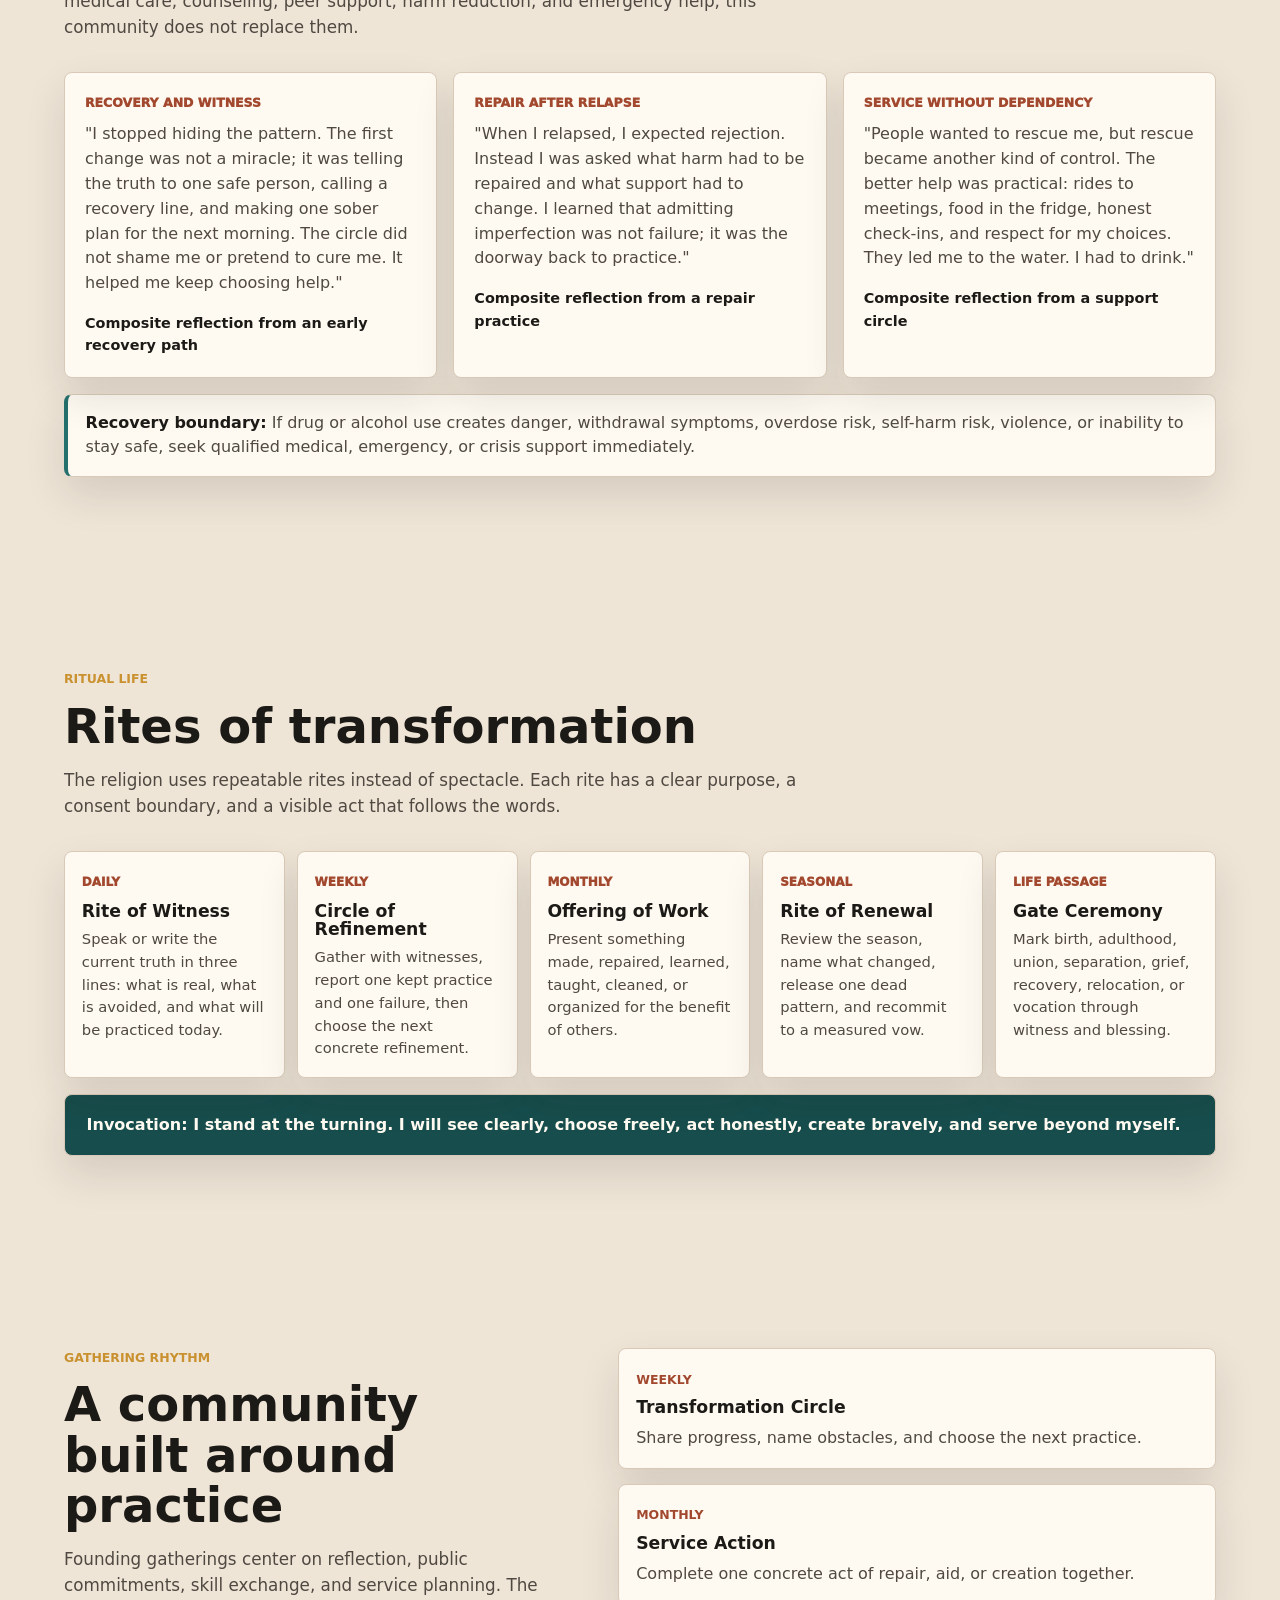
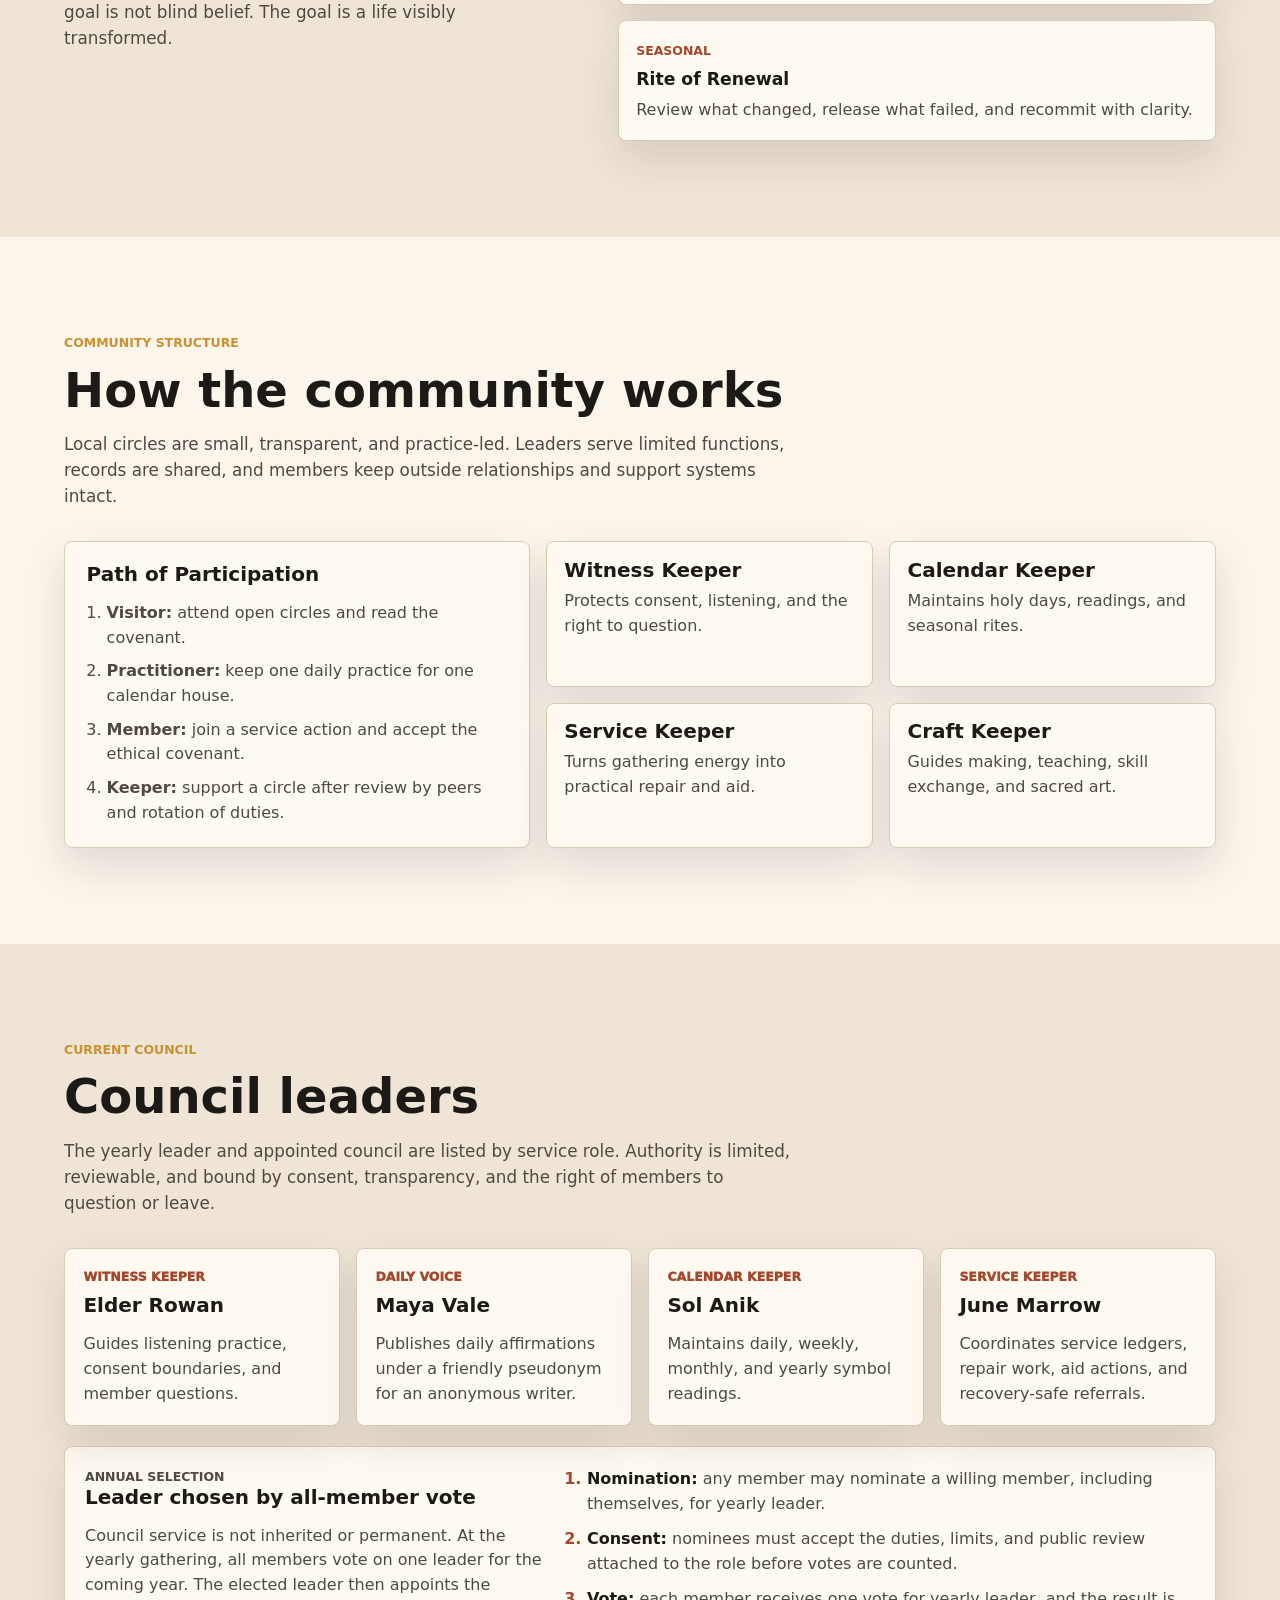
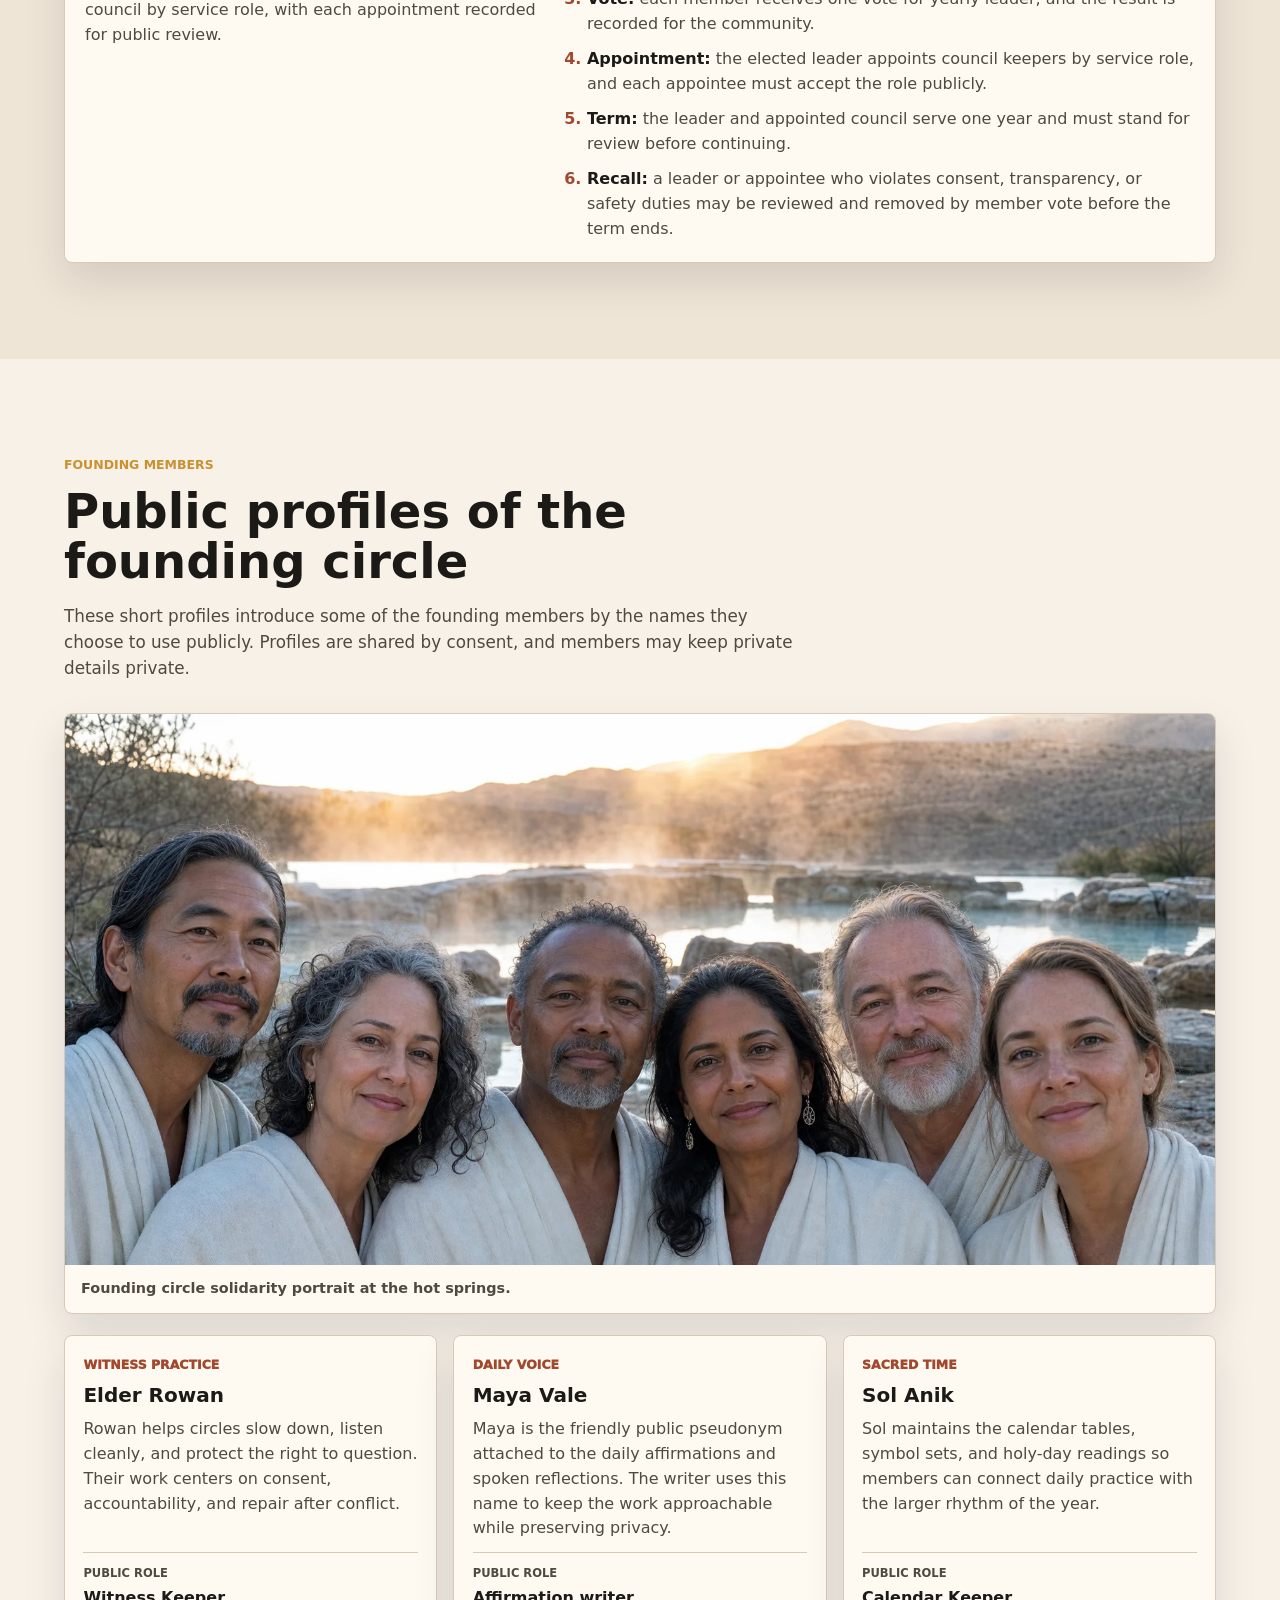
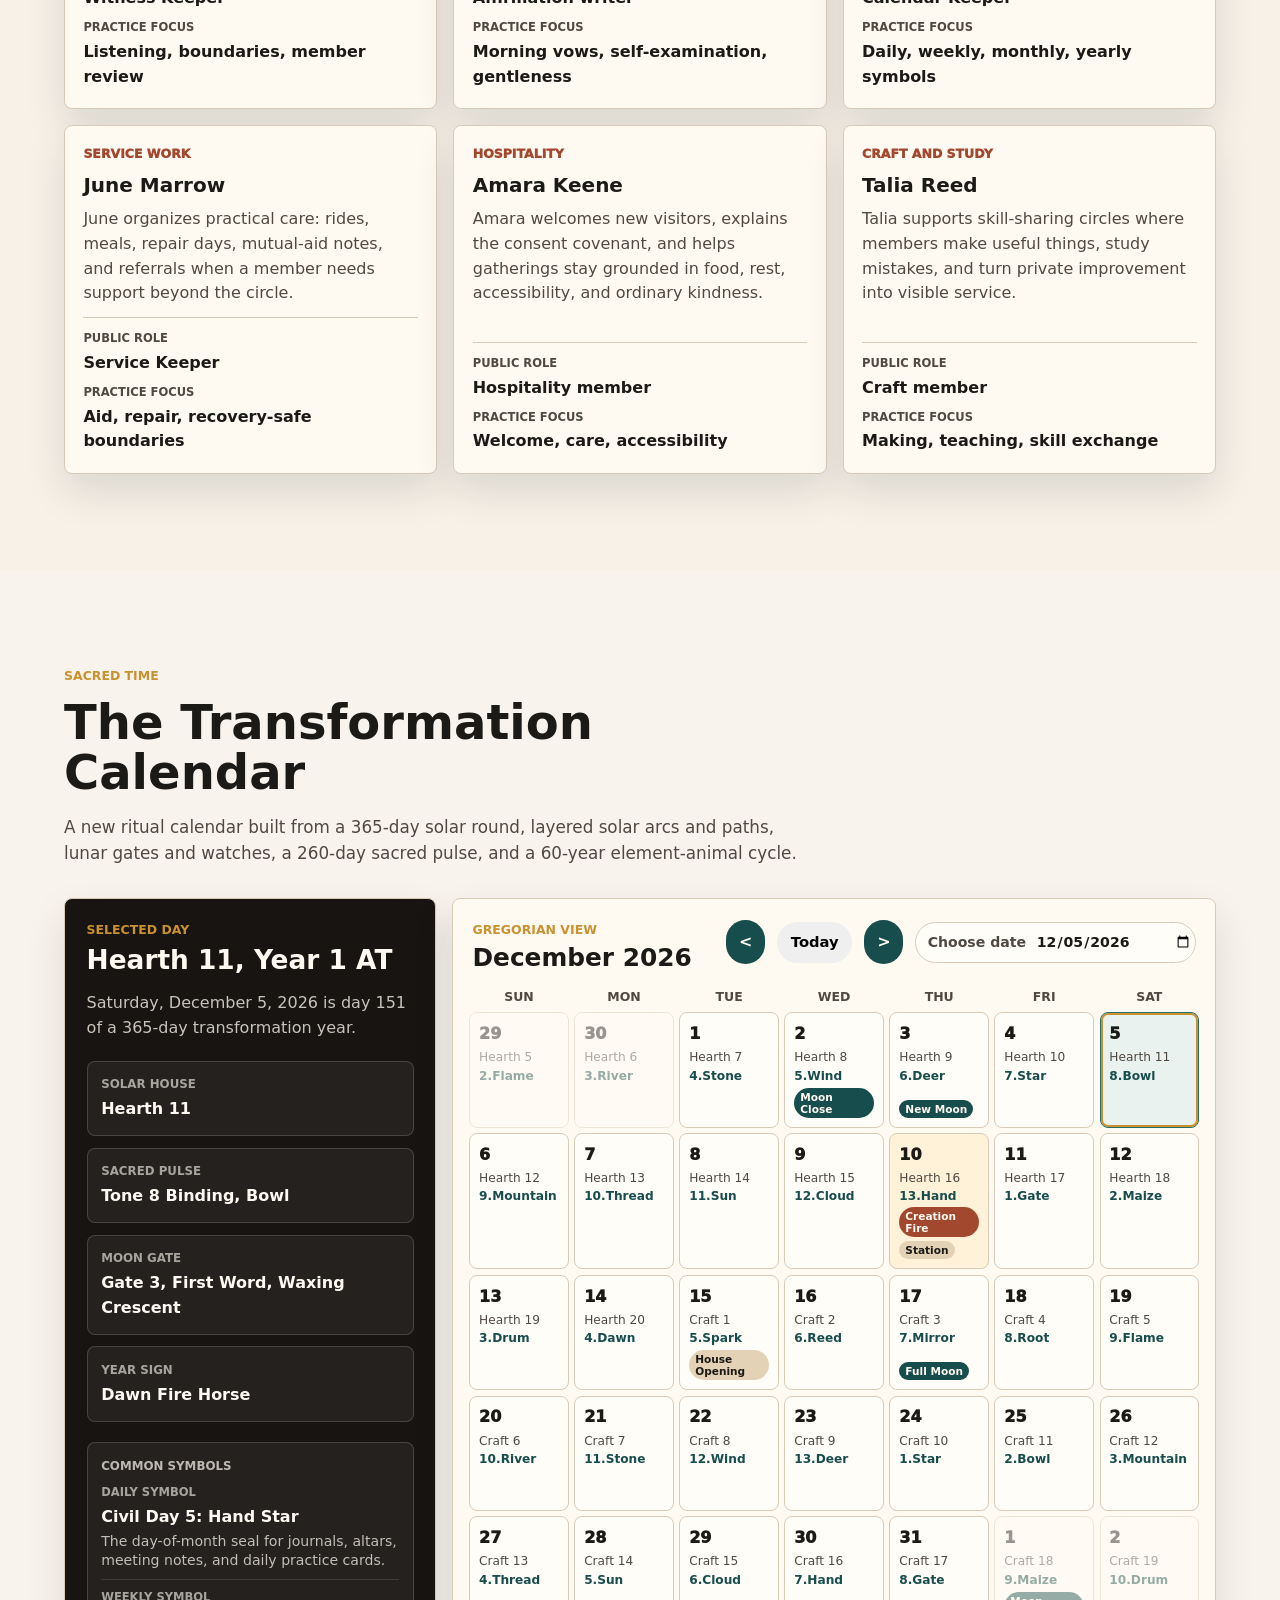
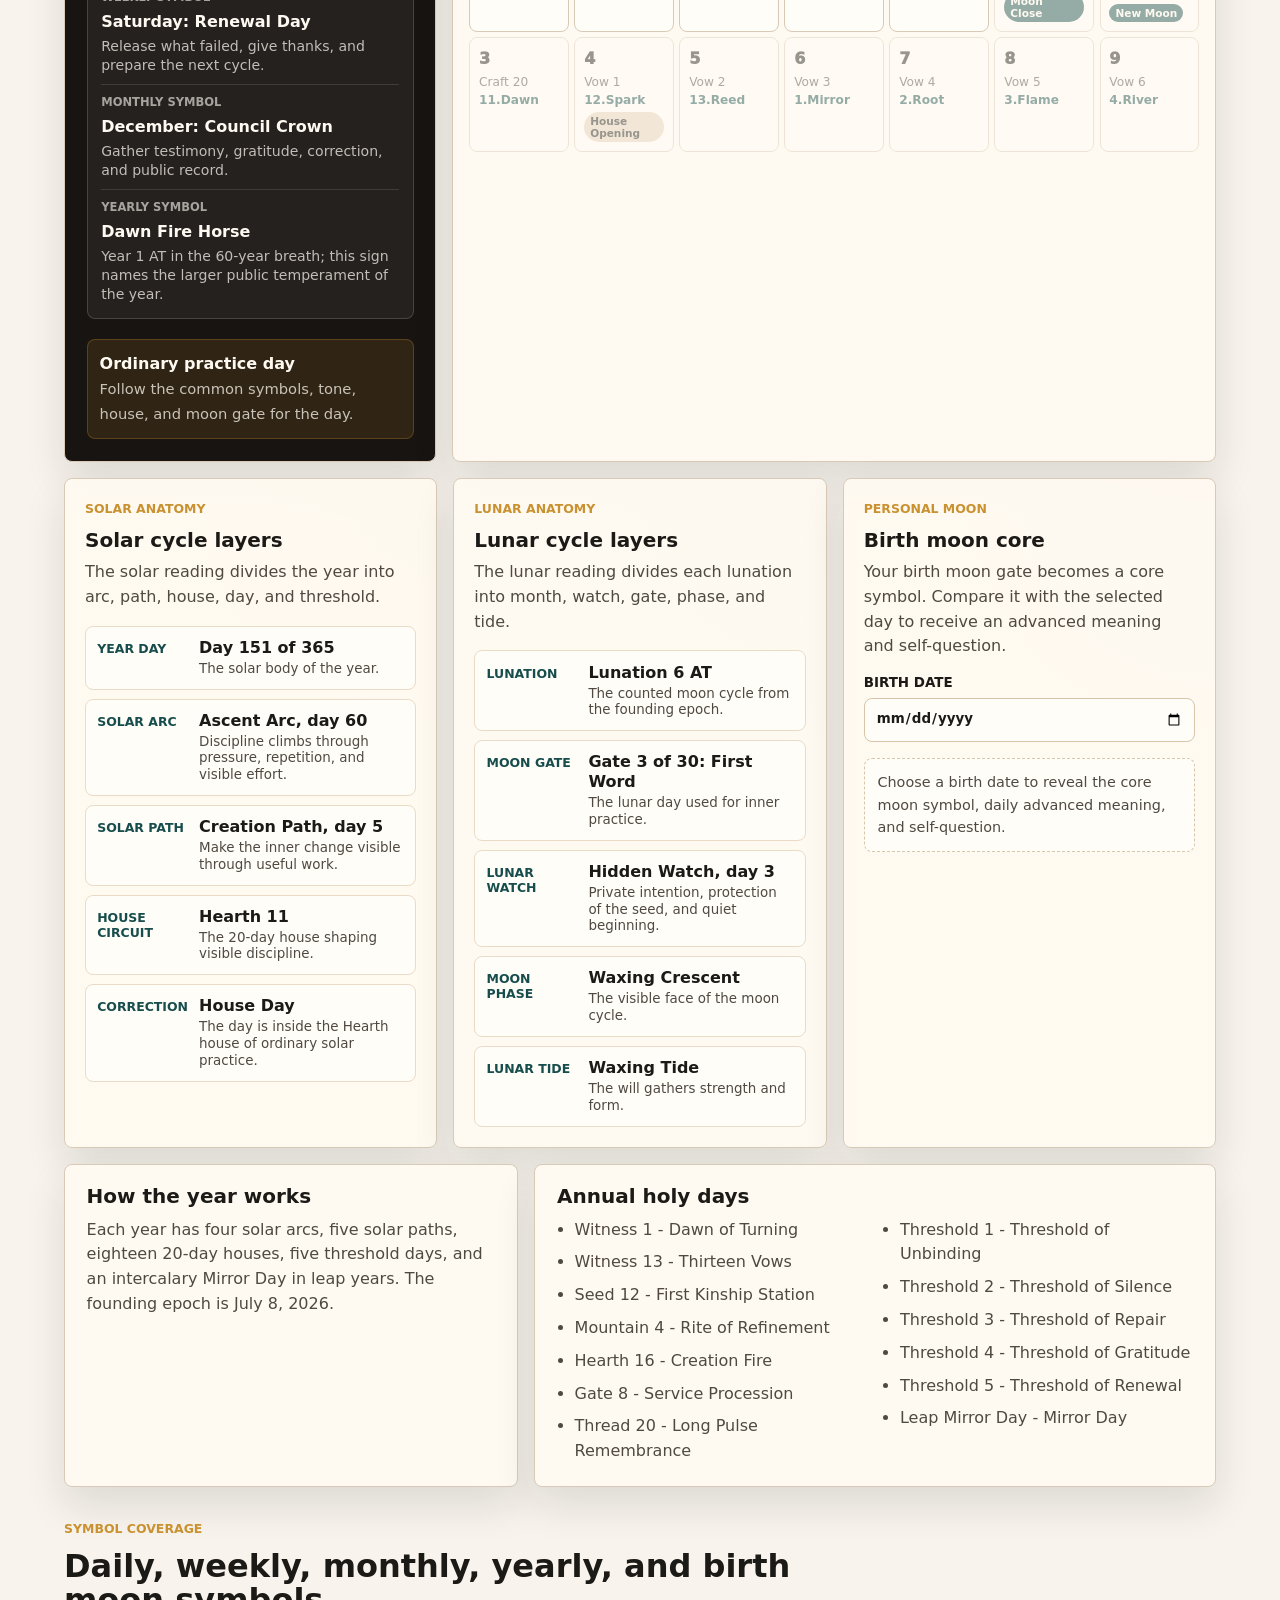
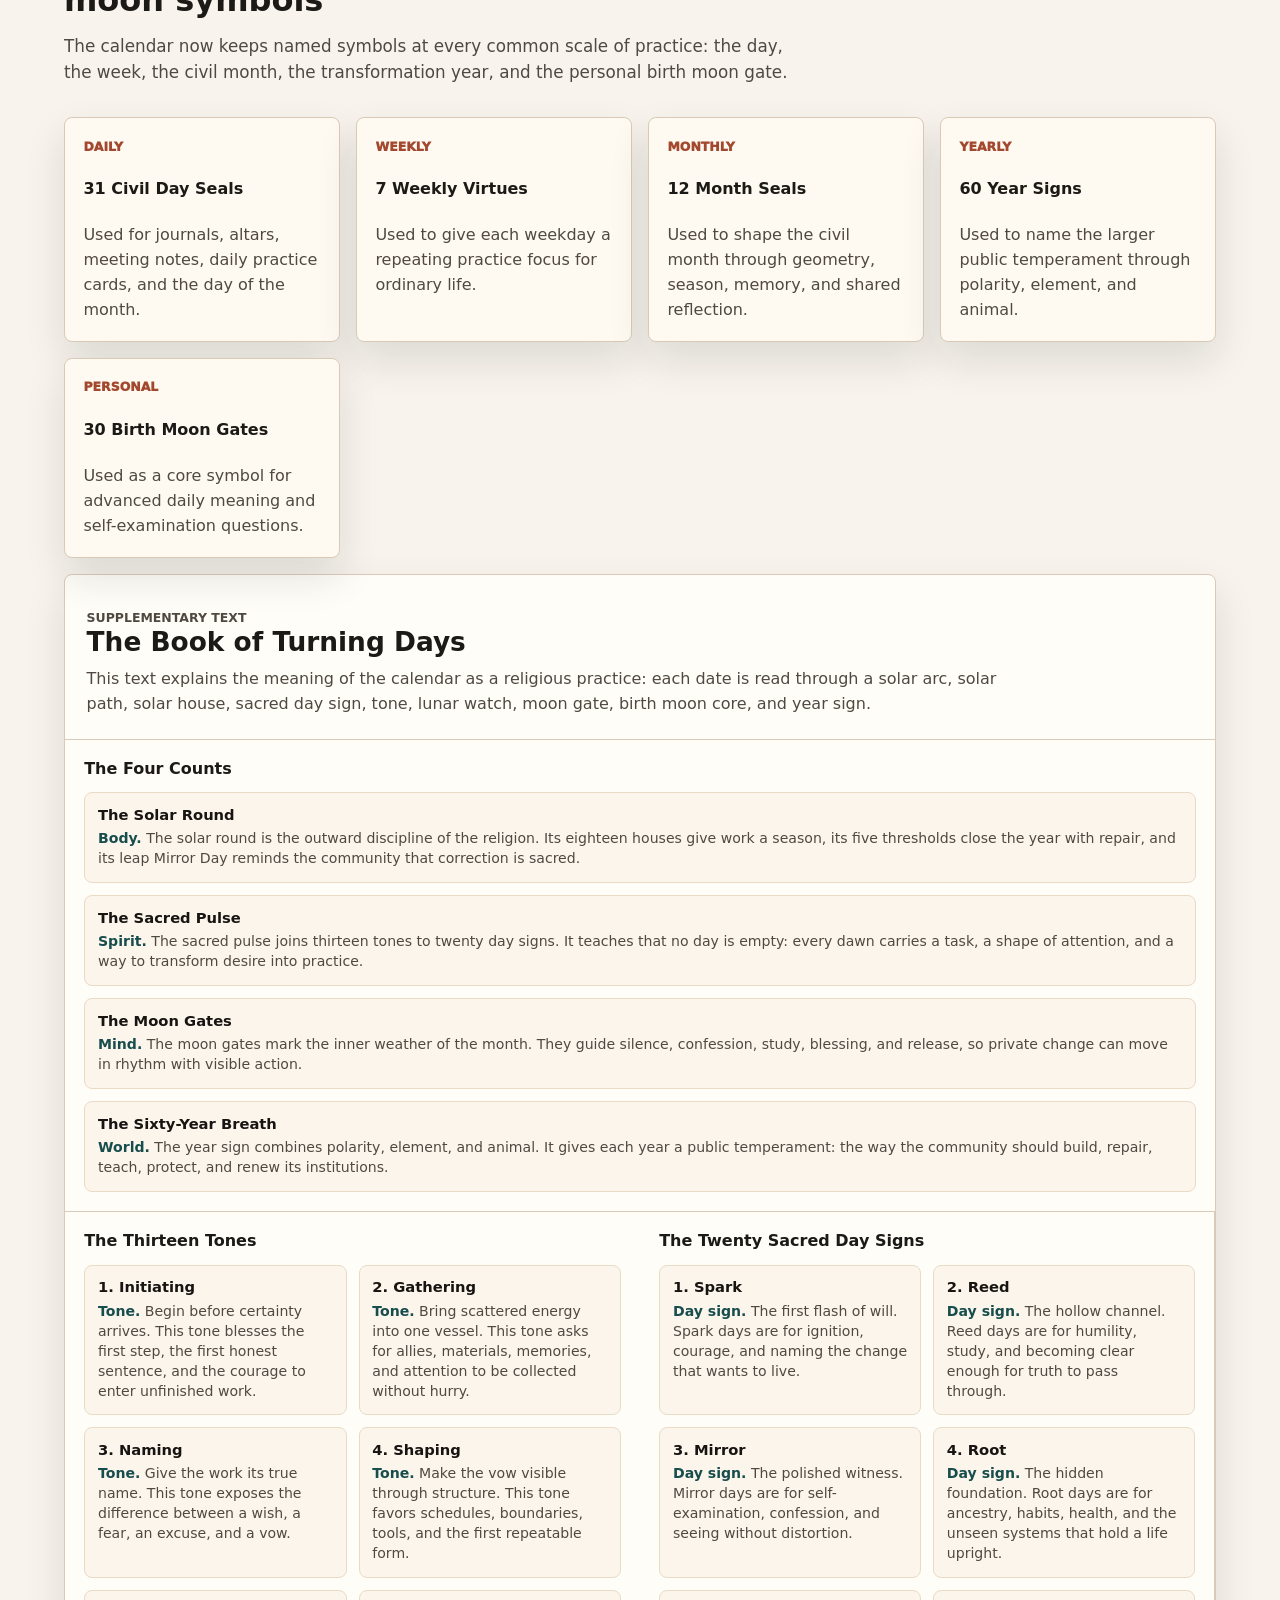
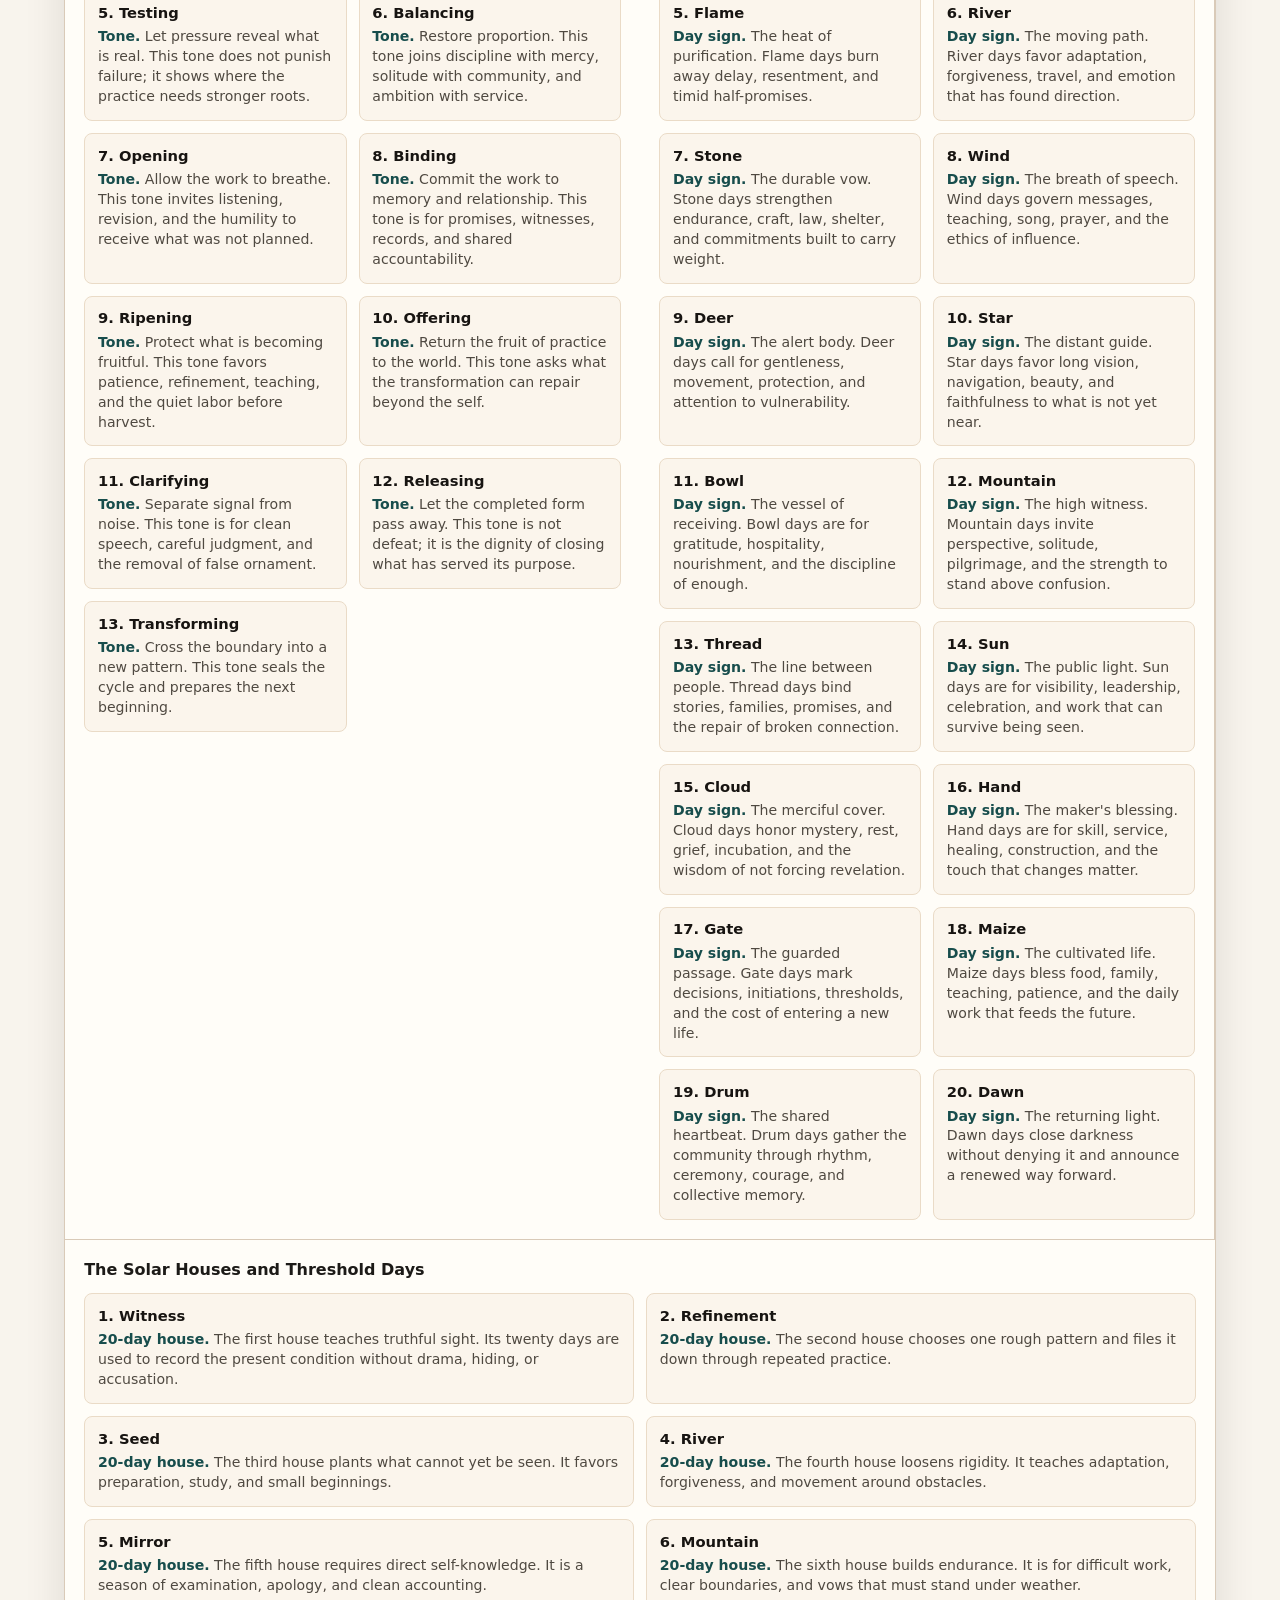
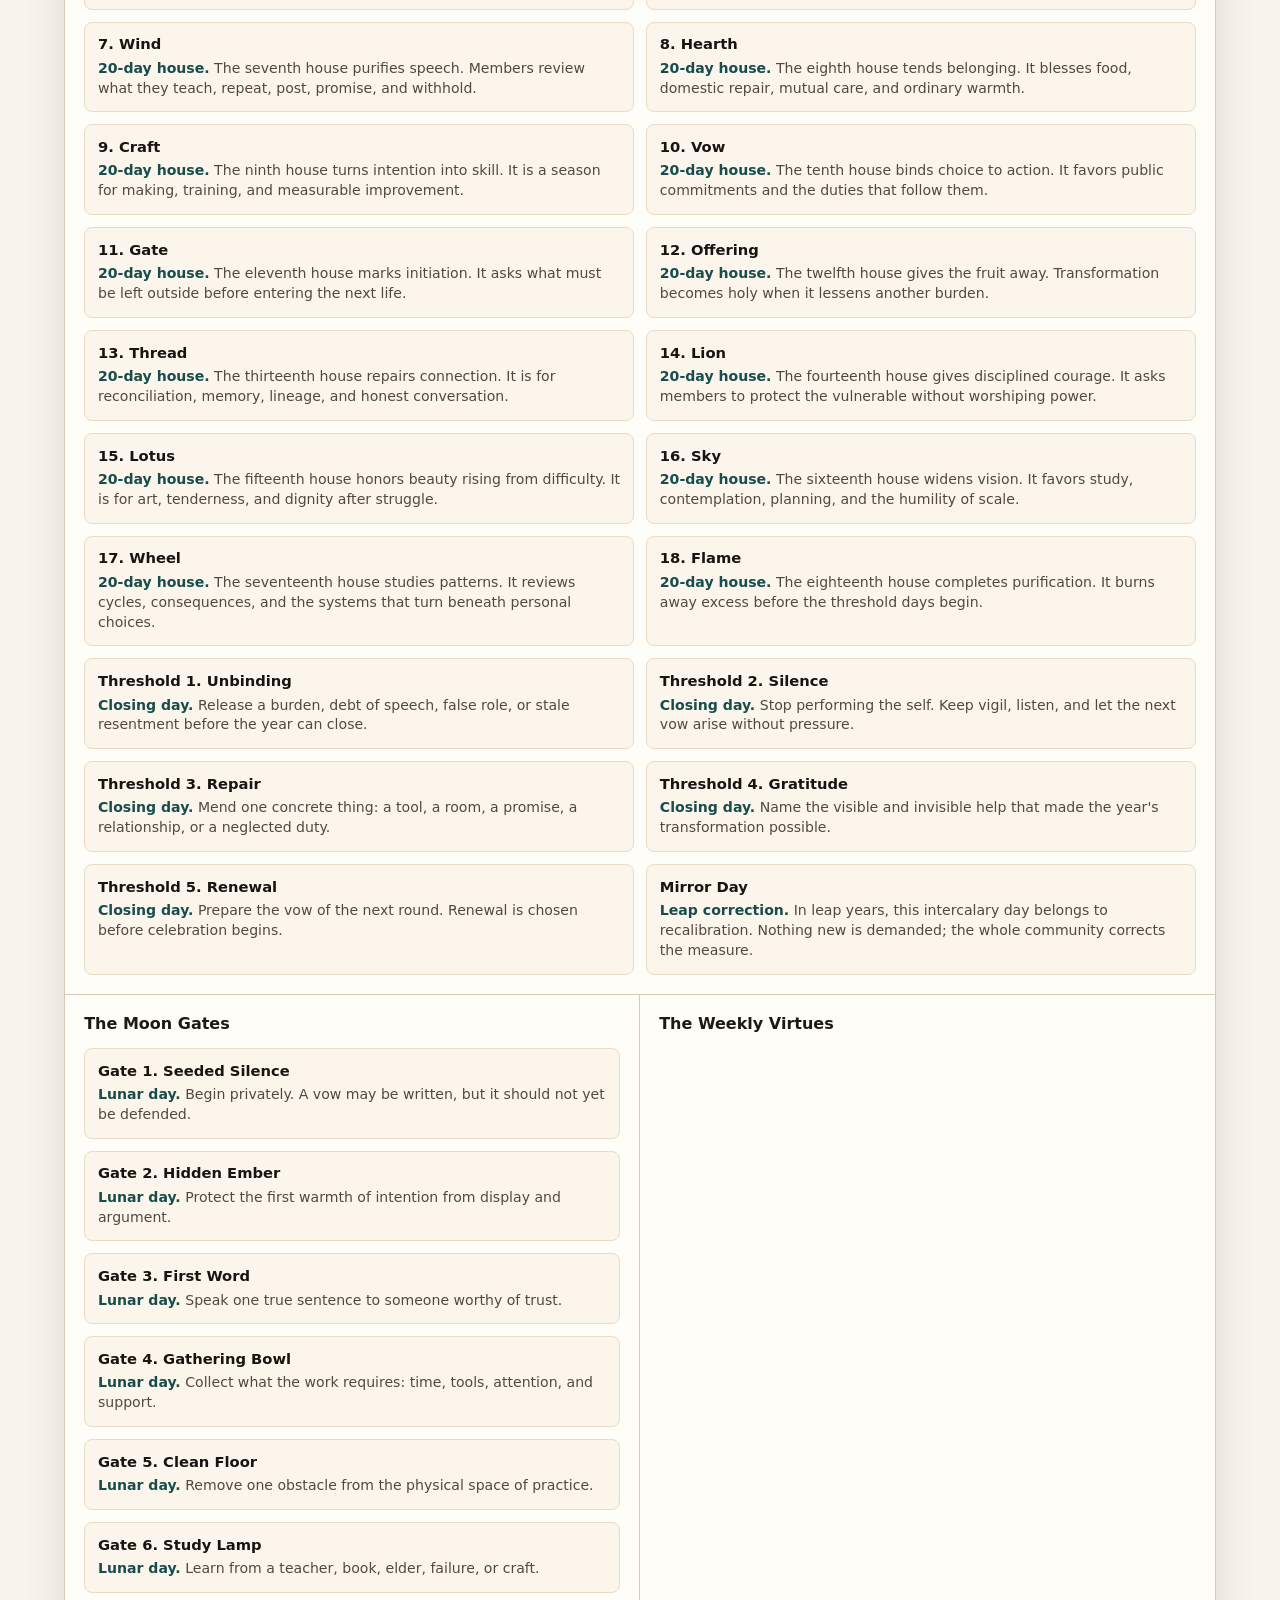
==== commit cac3abd2: "Clean workspace: auto-commit pending changes" ====
--- a/index.html
+++ b/index.html
@@ -31,15 +31,19 @@
       <a href="#members">Members</a>
       <a href="#calendar">Calendar</a>
       <a href="#geometry">Geometry</a>
+      <a href="#holy-math">Holy Math</a>
+      <a href="#planet-pinwheel">Planets</a>
       <a href="symbols.html">Symbols</a>
       <a href="affirmations.html">Affirmations</a>
       <a href="discernment.html">Discernment</a>
+      <a href="gathering.html">Gathering</a>
       <a href="#texts">Texts</a>
       <a href="#ethics">Ethics</a>
       <a href="#faq">FAQ</a>
       <a href="podcast.html">Podcast</a>
       <a href="donate.html">Donate</a>
-      <a class="nav-join" href="#join">Join</a>
+      <a href="login.html">Login</a>
+      <a class="nav-join" href="#join">Sign Up</a>
     </nav>
   </header>
 
@@ -54,7 +58,7 @@
           honest reflection, creative action, and service, we can transform ourselves into better people.
         </p>
         <div class="hero-actions">
-          <a class="button primary" href="#join">Enter the Founding Circle</a>
+          <a class="button primary" href="#join">Sign Up for Membership</a>
           <a class="button secondary" href="#ethics">Read the Covenant</a>
         </div>
       </div>
@@ -331,7 +335,7 @@
         <p class="eyebrow">Current council</p>
         <h2 id="council-title">Council leaders</h2>
         <p class="section-copy">
-          The founding council is listed by service role. Council authority is limited, reviewable,
+          The yearly leader and appointed council are listed by service role. Authority is limited, reviewable,
           and bound by consent, transparency, and the right of members to question or leave.
         </p>
       </div>
@@ -362,19 +366,20 @@
       <div class="council-election" aria-labelledby="council-selection-title">
         <div>
           <p class="eyebrow">Annual selection</p>
-          <h3 id="council-selection-title">Chosen by founding-member vote</h3>
+          <h3 id="council-selection-title">Leader chosen by all-member vote</h3>
           <p>
-            Council service is not inherited or permanent. Once each transformation year, the
-            founding members review every council seat, hear nominations, and vote on who should
-            carry each role for the next year.
+            Council service is not inherited or permanent. At the yearly gathering, all members
+            vote on one leader for the coming year. The elected leader then appoints the council
+            by service role, with each appointment recorded for public review.
           </p>
         </div>
         <ol class="council-election-list">
-          <li><strong>Nomination:</strong> any founding member may nominate a willing member, including themselves, for a named service role.</li>
+          <li><strong>Nomination:</strong> any member may nominate a willing member, including themselves, for yearly leader.</li>
           <li><strong>Consent:</strong> nominees must accept the duties, limits, and public review attached to the role before votes are counted.</li>
-          <li><strong>Vote:</strong> each founding member receives one vote per open council seat, and the result is recorded for the community.</li>
-          <li><strong>Term:</strong> elected council leaders serve one year and must stand for review before continuing.</li>
-          <li><strong>Recall:</strong> a leader who violates consent, transparency, or safety duties may be removed by a founding-member vote before the term ends.</li>
+          <li><strong>Vote:</strong> each member receives one vote for yearly leader, and the result is recorded for the community.</li>
+          <li><strong>Appointment:</strong> the elected leader appoints council keepers by service role, and each appointee must accept the role publicly.</li>
+          <li><strong>Term:</strong> the leader and appointed council serve one year and must stand for review before continuing.</li>
+          <li><strong>Recall:</strong> a leader or appointee who violates consent, transparency, or safety duties may be reviewed and removed by member vote before the term ends.</li>
         </ol>
       </div>
     </section>
@@ -388,6 +393,14 @@
           use publicly. Profiles are shared by consent, and members may keep private details private.
         </p>
       </div>
+
+      <figure class="member-group-photo">
+        <picture>
+          <source srcset="assets/images/founding-circle-hot-springs-group.webp" type="image/webp">
+          <img src="assets/images/founding-circle-hot-springs-group.png" alt="Founding circle members gathered at hot springs in ceremonial shoulder wraps">
+        </picture>
+        <figcaption>Founding circle solidarity portrait at the hot springs.</figcaption>
+      </figure>
 
       <div class="member-profile-grid">
         <article class="member-profile-card">
@@ -529,6 +542,16 @@
           <p>The lunar reading divides each lunation into month, watch, gate, phase, and tide.</p>
           <ul id="lunar-cycle-list"></ul>
         </article>
+        <article class="cycle-layer-card birth-moon-card">
+          <p class="panel-kicker">Personal moon</p>
+          <h3>Birth moon core</h3>
+          <p>Your birth moon gate becomes a core symbol. Compare it with the selected day to receive an advanced meaning and self-question.</p>
+          <label class="birth-moon-picker">
+            <span>Birth date</span>
+            <input id="birth-moon-date" type="date">
+          </label>
+          <div id="birth-moon-reading" class="birth-moon-reading" aria-live="polite"></div>
+        </article>
       </div>
 
 
@@ -550,10 +573,10 @@
       <div class="calendar-symbols" aria-labelledby="calendar-symbols-title">
         <div class="section-heading compact-heading">
           <p class="eyebrow">Symbol coverage</p>
-          <h3 id="calendar-symbols-title">Daily, weekly, monthly, and yearly symbols</h3>
+          <h3 id="calendar-symbols-title">Daily, weekly, monthly, yearly, and birth moon symbols</h3>
           <p class="section-copy">
             The calendar now keeps named symbols at every common scale of practice: the day, the week,
-            the civil month, and the transformation year.
+            the civil month, the transformation year, and the personal birth moon gate.
           </p>
         </div>
         <div class="symbol-scale-grid">
@@ -576,6 +599,11 @@
             <span>Yearly</span>
             <h4>60 Year Signs</h4>
             <p>Used to name the larger public temperament through polarity, element, and animal.</p>
+          </article>
+          <article>
+            <span>Personal</span>
+            <h4>30 Birth Moon Gates</h4>
+            <p>Used as a core symbol for advanced daily meaning and self-examination questions.</p>
           </article>
         </div>
       </div>
@@ -586,7 +614,7 @@
           <h3 id="supplement-title">The Book of Turning Days</h3>
           <p>
             This text explains the meaning of the calendar as a religious practice: each date is read
-            through a solar arc, solar path, solar house, sacred day sign, tone, lunar watch, moon gate, and year sign.
+            through a solar arc, solar path, solar house, sacred day sign, tone, lunar watch, moon gate, birth moon core, and year sign.
           </p>
         </div>
 
@@ -668,6 +696,116 @@
           <p>The thirty-one day symbols are used for journals, altars, meeting notes, and daily practice cards.</p>
         </div>
         <div id="day-symbols" class="seal-grid day-symbol-grid"></div>
+      </div>
+    </section>
+
+
+    <section id="holy-math" class="section holy-math-section" aria-labelledby="holy-math-title">
+      <div class="section-heading">
+        <p class="eyebrow">Holy mathematics</p>
+        <h2 id="holy-math-title">Numbers for Truth, Matter, and Choice</h2>
+        <p class="section-copy">
+          Holy math gives the religion a disciplined way to read number as symbol. Quantum physics
+          and cosmology inspire the language, but the numbers are devotional correspondences, not
+          scientific proof. Their purpose is humility, attention, and better action.
+        </p>
+      </div>
+
+      <div class="holy-number-grid" aria-label="Holy number correspondences">
+        <article class="holy-number-card">
+          <span class="holy-number">0</span>
+          <h3>The Void</h3>
+          <p>Potential before form. The practice is silence before reaction and the courage to begin without pretending to know everything.</p>
+        </article>
+        <article class="holy-number-card">
+          <span class="holy-number">1</span>
+          <h3>The Witness</h3>
+          <p>One observer, one truth, one chosen act. The practice is to see clearly before judging or controlling.</p>
+        </article>
+        <article class="holy-number-card">
+          <span class="holy-number">2</span>
+          <h3>Relation</h3>
+          <p>Self and other, wave and particle, question and answer. The practice is consent, because relation without freedom becomes force.</p>
+        </article>
+        <article class="holy-number-card">
+          <span class="holy-number">3</span>
+          <h3>Possibility</h3>
+          <p>Many possible futures narrow through attention and action. The practice is choosing the next honest path from uncertainty.</p>
+        </article>
+        <article class="holy-number-card">
+          <span class="holy-number">4</span>
+          <h3>Structure</h3>
+          <p>Four practices, four directions, and the remembered shape of spacetime. The practice is building change into daily structure.</p>
+        </article>
+        <article class="holy-number-card">
+          <span class="holy-number">8</span>
+          <h3>Entanglement</h3>
+          <p>Lives affect lives. This number remembers connection without claiming control, telepathy, or ownership over another soul.</p>
+        </article>
+        <article class="holy-number-card">
+          <span class="holy-number">13</span>
+          <h3>The Pulse</h3>
+          <p>The sacred tones mark repeated effort. Growth is not a single revelation; it is rhythm, return, and refinement.</p>
+        </article>
+        <article class="holy-number-card">
+          <span class="holy-number">∞</span>
+          <h3>Becoming</h3>
+          <p>The path has no final boast. Imperfection remains the doorway through which transformation continues.</p>
+        </article>
+      </div>
+
+      <div class="holy-formula-grid" aria-label="Devotional formulas">
+        <article class="holy-formula">
+          <strong>h</strong>
+          <span>The quantum of action becomes a vow: no action is too small to begin a transformation.</span>
+        </article>
+        <article class="holy-formula">
+          <strong>Δ</strong>
+          <span>Change and uncertainty become humility: name what is unknown before claiming certainty.</span>
+        </article>
+        <article class="holy-formula">
+          <strong>ψ</strong>
+          <span>The wave of possibility becomes self-examination: imagination must become ethical action.</span>
+        </article>
+        <article class="holy-formula">
+          <strong>Σ</strong>
+          <span>The sum becomes service: small repairs accumulate into a life other people can trust.</span>
+        </article>
+      </div>
+
+      <aside class="holy-math-boundary" aria-label="Scientific humility note">
+        <h3>The Boundary of Sacred Number</h3>
+        <p>
+          Holy math does not authorize medical claims, miracle claims, or false physics. A sacred
+          number is a lens for practice, not a replacement for experiment, peer review, or trained care.
+        </p>
+      </aside>
+    </section>
+
+
+    <section id="planet-pinwheel" class="section planet-pinwheel-section" aria-labelledby="planet-pinwheel-title">
+      <div class="section-heading planet-pinwheel-heading">
+        <p class="eyebrow">Planetary diagram</p>
+        <h2 id="planet-pinwheel-title">The Celestial Pinwheel</h2>
+        <p class="section-copy">
+          The planets are arranged as a turning spiral around the Sun: not to measure astronomy to scale,
+          but to show relation, motion, and the shared field in which every practice takes place.
+        </p>
+      </div>
+
+      <div class="planet-pinwheel-stage" data-planet-pinwheel>
+        <canvas id="planet-pinwheel-canvas" aria-label="3D planetary pinwheel with the Sun and eight planets"></canvas>
+      </div>
+
+      <div class="planet-key" aria-label="Planet order">
+        <span>Mercury</span>
+        <span>Venus</span>
+        <span>Earth</span>
+        <span>Mars</span>
+        <span>Jupiter</span>
+        <span>Saturn</span>
+        <span>Uranus</span>
+        <span>Neptune</span>
       </div>
     </section>
 
@@ -805,7 +943,11 @@
         </details>
         <details>
           <summary>How are leaders chosen?</summary>
-          <p>Keepers are selected for service roles, reviewed by peers, rotated when possible, and kept accountable through open records.</p>
+          <p>At the yearly gathering, all members vote for one leader for the next year. That leader appoints the council by service role, and both leader and appointees remain accountable through open records and review.</p>
+        </details>
+        <details>
+          <summary>Does holy math prove quantum physics?</summary>
+          <p>No. Holy math uses number as sacred symbolism and self-examination. It respects science by not pretending metaphor is experiment.</p>
         </details>
         <details>
           <summary>What makes a day holy?</summary>
@@ -816,14 +958,14 @@
 
     <section id="join" class="section join-section" aria-labelledby="join-title">
       <div class="join-copy">
-        <p class="eyebrow">Founding circle</p>
-        <h2 id="join-title">Begin with one transformation</h2>
+        <p class="eyebrow">Membership signup</p>
+        <h2 id="join-title">Become a member</h2>
         <p>
-          Register for the founding circle. The form can submit to a configured registration endpoint,
-          and the email draft remains available as a fallback.
-        </p>
-      </div>
-      <form class="join-form" id="join-form" data-registration-endpoint="">
+          Sign up to begin the member path. The form can submit to a configured registration endpoint,
+          saves a local draft, and keeps the email draft available as a fallback.
+        </p>
+      </div>
+      <form class="join-form" id="join-form" data-registration-endpoint="" data-registration-kind="membership" data-email-code-endpoint="" data-email-verify-endpoint="" data-phone-code-endpoint="" data-phone-verify-endpoint="">
         <label>
           Name
           <input id="name" name="name" autocomplete="name" placeholder="Your name" required>
@@ -832,17 +974,73 @@
           Email
           <input id="email" name="email" type="email" autocomplete="email" placeholder="you@example.com" required>
         </label>
+        <div class="verification-panel" data-verification-panel="email">
+          <div class="verification-heading">
+            <strong>Email verification</strong>
+            <span id="email-verification-state">Unverified</span>
+          </div>
+          <div class="verification-row">
+            <button class="button secondary verification-send" id="email-code-button" type="button">Send Email Code</button>
+            <input id="email-code" name="emailCode" inputmode="numeric" autocomplete="one-time-code" pattern="[0-9]{6}" placeholder="6-digit code" aria-label="Email verification code">
+            <button class="button secondary verification-confirm" id="email-verify-button" type="button">Verify Email</button>
+          </div>
+          <p class="verification-note" id="email-verification-status" role="status" aria-live="polite">A code is required before signup. Configure endpoints for live delivery.</p>
+        </div>
         <label>
-          Transformation
-          <textarea id="transformation" name="transformation" rows="5" placeholder="What are you ready to transform?" required></textarea>
+          Phone number
+          <input id="phone" name="phone" type="tel" autocomplete="tel" placeholder="+1 555 123 4567" required>
+        </label>
+        <div class="verification-panel" data-verification-panel="phone">
+          <div class="verification-heading">
+            <strong>Phone verification</strong>
+            <span id="phone-verification-state">Unverified</span>
+          </div>
+          <div class="verification-row">
+            <button class="button secondary verification-send" id="phone-code-button" type="button">Send Phone Code</button>
+            <input id="phone-code" name="phoneCode" inputmode="numeric" autocomplete="one-time-code" pattern="[0-9]{6}" placeholder="6-digit code" aria-label="Phone verification code">
+            <button class="button secondary verification-confirm" id="phone-verify-button" type="button">Verify Phone</button>
+          </div>
+          <p class="verification-note" id="phone-verification-status" role="status" aria-live="polite">A code is required before signup. Configure endpoints for live SMS delivery.</p>
+        </div>
+        <label>
+          Preferred public name
+          <input id="preferred-name" name="preferredName" autocomplete="nickname" placeholder="Optional">
+        </label>
+        <label class="assigned-pseudonym-field">
+          Assigned member pseudonym
+          <span class="assigned-pseudonym-control">
+            <input id="assigned-pseudonym" name="assignedPseudonym" autocomplete="off" readonly required>
+            <button class="button secondary pseudonym-refresh" id="assigned-pseudonym-refresh" type="button">New Name</button>
+          </span>
+        </label>
+        <label>
+          Membership path
+          <select id="membership-path" name="membershipPath" required>
+            <option value="">Choose a path</option>
+            <option value="Practitioner">Practitioner - begin daily practice</option>
+            <option value="Member">Member - join the covenant and service work</option>
+            <option value="Keeper Interest">Keeper interest - support a local circle</option>
+          </select>
+        </label>
+        <label>
+          Local circle or city
+          <input id="member-location" name="location" autocomplete="address-level2" placeholder="Optional">
+        </label>
+        <label>
+          First transformation
+          <textarea id="transformation" name="transformation" rows="4" placeholder="What are you ready to transform?" required></textarea>
+        </label>
+        <label>
+          Service interest
+          <textarea id="service-interest" name="serviceInterest" rows="3" placeholder="Optional: teaching, recovery support, meals, rides, art, records, accessibility, or another useful work"></textarea>
         </label>
         <label class="consent-check">
           <input id="registration-consent" name="consent" type="checkbox" required>
-          <span>I consent to be contacted about the founding circle and understand I can leave or unsubscribe at any time.</span>
+          <span>I consent to receive email and phone verification messages about membership, understand participation is voluntary, and understand I can leave or unsubscribe at any time. Message and data rates may apply.</span>
         </label>
         <div class="form-actions">
-          <button class="button primary" type="submit">Register</button>
-          <a class="button secondary" id="email-link" href="mailto:founding-circle@example.com">Email Registration</a>
+          <button class="button primary" type="submit">Sign Up</button>
+          <a class="button secondary" id="email-link" href="mailto:founding-circle@example.com">Email Signup</a>
         </div>
         <p class="form-status" id="form-status" role="status" aria-live="polite"></p>
       </form>
@@ -858,15 +1056,18 @@
       <a href="#beliefs">Beliefs</a>
       <a href="#calendar">Calendar</a>
       <a href="#geometry">Geometry</a>
+      <a href="#planet-pinwheel">Planets</a>
       <a href="#members">Members</a>
       <a href="symbols.html">Symbols</a>
       <a href="affirmations.html">Affirmations</a>
       <a href="discernment.html">Discernment</a>
+      <a href="gathering.html">Gathering</a>
       <a href="#texts">Texts</a>
       <a href="#resources">Resources</a>
       <a href="podcast.html">Podcast</a>
       <a href="donate.html">Donate</a>
-      <a href="#join">Join</a>
+      <a href="login.html">Login</a>
+      <a href="#join">Sign Up</a>
     </nav>
     <p class="footer-note">This community does not replace professional medical, legal, financial, or emergency care.</p>
   </footer>
@@ -874,6 +1075,7 @@
   <script src="script.js"></script>
   <script src="supplement.js"></script>
   <script src="geometry.js"></script>
+  <script type="module" src="planet-pinwheel.js"></script>
   <script src="site.js"></script>
 </body>
 </html>
--- a/styles.css
+++ b/styles.css
@@ -645,6 +645,34 @@
   gap: 1rem;
 }
 
+.member-group-photo {
+  margin: 0 0 1.35rem;
+  border: 1px solid var(--line);
+  border-radius: 8px;
+  overflow: hidden;
+  background: var(--paper-strong);
+  box-shadow: var(--shadow);
+}
+
+.member-group-photo picture,
+.member-group-photo img {
+  display: block;
+  width: 100%;
+}
+
+.member-group-photo img {
+  aspect-ratio: 1812 / 868;
+  object-fit: cover;
+  object-position: center;
+}
+
+.member-group-photo figcaption {
+  padding: 0.8rem 1rem;
+  color: var(--ink-soft);
+  font-size: 0.9rem;
+  font-weight: 800;
+}
+
 .member-profile-card {
   display: flex;
   flex-direction: column;
@@ -927,6 +955,7 @@
 }
 
 .join-form input,
+.join-form select,
 .join-form textarea {
   width: 100%;
   border: 1px solid var(--line);
@@ -937,6 +966,7 @@
 }
 
 .join-form input:focus,
+.join-form select:focus,
 .join-form textarea:focus,
 .date-picker input:focus {
   outline: 2px solid var(--teal);
@@ -947,6 +977,81 @@
   color: var(--ink);
   background: #eadbc7;
   border-color: var(--line);
+}
+
+.assigned-pseudonym-control {
+  display: grid;
+  grid-template-columns: minmax(0, 1fr) auto;
+  gap: 0.6rem;
+  align-items: stretch;
+}
+
+.assigned-pseudonym-control input[readonly] {
+  color: var(--teal-dark);
+  font-weight: 900;
+  letter-spacing: 0;
+  background: #f8efe1;
+}
+
+.pseudonym-refresh {
+  min-height: 2.8rem;
+  padding-inline: 0.85rem;
+  white-space: nowrap;
+}
+
+.verification-panel {
+  display: grid;
+  gap: 0.65rem;
+  margin: -0.2rem 0 0.95rem;
+  padding: 0.85rem;
+  border: 1px solid var(--line);
+  border-radius: 8px;
+  background: #fff8ec;
+}
+
+.verification-heading,
+.verification-row {
+  display: grid;
+  gap: 0.65rem;
+  align-items: center;
+}
+
+.verification-heading {
+  grid-template-columns: minmax(0, 1fr) auto;
+  color: var(--ink);
+}
+
+.verification-heading span {
+  border-radius: 999px;
+  padding: 0.25rem 0.55rem;
+  color: #fffaf1;
+  background: var(--rust);
+  font-size: 0.72rem;
+  font-weight: 950;
+  text-transform: uppercase;
+}
+
+.verification-panel.is-verified .verification-heading span {
+  background: var(--teal-dark);
+}
+
+.verification-row {
+  grid-template-columns: auto minmax(7rem, 1fr) auto;
+}
+
+.verification-row .button {
+  min-height: 2.8rem;
+  padding-inline: 0.85rem;
+  white-space: nowrap;
+}
+
+.verification-note {
+  min-height: 1.3rem;
+  margin: 0;
+  color: var(--ink-soft);
+  font-size: 0.84rem;
+  font-weight: 700;
+  line-height: 1.4;
 }
 
 .consent-check {
@@ -1072,6 +1177,12 @@
     width: 100%;
   }
 
+  .assigned-pseudonym-control,
+  .verification-heading,
+  .verification-row {
+    grid-template-columns: 1fr;
+  }
+
   .date-picker {
     width: 100%;
     justify-content: space-between;
--- a/geometry.css
+++ b/geometry.css
@@ -189,3 +189,176 @@
     width: 5.5rem;
   }
 }
+
+.holy-math-section {
+  background: #f7f1e8;
+}
+
+.holy-number-grid {
+  display: grid;
+  grid-template-columns: repeat(4, minmax(0, 1fr));
+  gap: 0.9rem;
+}
+
+.holy-number-card,
+.holy-formula,
+.holy-math-boundary {
+  min-width: 0;
+  border: 1px solid var(--line);
+  border-radius: 8px;
+  background: var(--paper-strong);
+  box-shadow: var(--shadow);
+}
+
+.holy-number-card {
+  padding: 1.05rem;
+}
+
+.holy-number {
+  width: 3.25rem;
+  aspect-ratio: 1;
+  display: grid;
+  place-items: center;
+  margin-bottom: 0.8rem;
+  border-radius: 50%;
+  color: var(--paper-strong);
+  background: var(--teal-dark);
+  font-size: 1.45rem;
+  font-weight: 950;
+  line-height: 1;
+}
+
+.holy-number-card:nth-child(2n) .holy-number {
+  background: var(--rust);
+}
+
+.holy-number-card h3,
+.holy-math-boundary h3 {
+  margin: 0 0 0.45rem;
+  color: var(--night);
+  font-size: 1.05rem;
+}
+
+.holy-number-card p,
+.holy-formula span,
+.holy-math-boundary p {
+  margin: 0;
+  color: var(--ink-soft);
+  font-size: 0.92rem;
+  line-height: 1.45;
+}
+
+.holy-formula-grid {
+  display: grid;
+  grid-template-columns: repeat(4, minmax(0, 1fr));
+  gap: 0.9rem;
+  margin-top: 1rem;
+}
+
+.holy-formula {
+  display: grid;
+  grid-template-columns: 3rem minmax(0, 1fr);
+  gap: 0.75rem;
+  align-items: center;
+  padding: 0.95rem;
+}
+
+.holy-formula strong {
+  width: 3rem;
+  aspect-ratio: 1;
+  display: grid;
+  place-items: center;
+  border-radius: 8px;
+  color: var(--night);
+  background: #f0e0ca;
+  font-size: 1.35rem;
+  font-weight: 950;
+  line-height: 1;
+}
+
+.holy-math-boundary {
+  margin-top: 1rem;
+  padding: 1.15rem;
+  border-color: #c9912f;
+  background: #fffdf8;
+}
+
+@media (max-width: 1100px) {
+  .holy-number-grid,
+  .holy-formula-grid {
+    grid-template-columns: repeat(2, minmax(0, 1fr));
+  }
+}
+
+@media (max-width: 640px) {
+  .holy-number-grid,
+  .holy-formula-grid {
+    grid-template-columns: 1fr;
+  }
+}
+
+.planet-pinwheel-section {
+  overflow: hidden;
+  color: var(--paper-strong);
+  background:
+    linear-gradient(180deg, rgba(23, 20, 17, 0.98), rgba(17, 31, 34, 0.98));
+}
+
+.planet-pinwheel-heading .eyebrow,
+.planet-pinwheel-heading h2 {
+  color: var(--paper-strong);
+}
+
+.planet-pinwheel-heading .section-copy {
+  color: rgba(255, 250, 241, 0.78);
+}
+
+.planet-pinwheel-stage {
+  width: 100vw;
+  height: clamp(32rem, 72vh, 48rem);
+  position: relative;
+  left: 50%;
+  margin-left: -50vw;
+  margin-top: 1.5rem;
+  overflow: hidden;
+  background:
+    radial-gradient(circle at 50% 45%, rgba(201, 145, 47, 0.17), transparent 30%),
+    radial-gradient(circle at 30% 70%, rgba(47, 127, 121, 0.18), transparent 34%),
+    #171411;
+}
+
+.planet-pinwheel-stage canvas {
+  width: 100%;
+  height: 100%;
+  display: block;
+  touch-action: none;
+}
+
+.planet-key {
+  width: min(68rem, 100%);
+  display: flex;
+  flex-wrap: wrap;
+  gap: 0.55rem;
+  margin: 1rem auto 0;
+  color: rgba(255, 250, 241, 0.86);
+}
+
+.planet-key span {
+  padding: 0.45rem 0.65rem;
+  border: 1px solid rgba(255, 250, 241, 0.22);
+  border-radius: 999px;
+  background: rgba(255, 250, 241, 0.08);
+  font-size: 0.84rem;
+  font-weight: 850;
+  line-height: 1;
+}
+
+@media (max-width: 720px) {
+  .planet-pinwheel-stage {
+    height: 34rem;
+  }
+
+  .planet-key {
+    justify-content: center;
+  }
+}
--- a/calendar-cycles.css
+++ b/calendar-cycles.css
@@ -1,6 +1,6 @@
 .cycle-layers {
   display: grid;
-  grid-template-columns: repeat(2, minmax(0, 1fr));
+  grid-template-columns: repeat(3, minmax(0, 1fr));
   gap: 1rem;
   margin-top: 1rem;
 }
@@ -64,6 +64,90 @@
   font-size: 0.84rem;
 }
 
+.birth-moon-card {
+  background:
+    linear-gradient(180deg, rgba(255, 250, 241, 0.96), rgba(255, 250, 241, 0.96)),
+    radial-gradient(circle at top right, rgba(122, 91, 166, 0.18), transparent 34%);
+}
+
+.birth-moon-picker {
+  display: grid;
+  gap: 0.35rem;
+  margin-top: 1rem;
+  color: var(--ink-soft);
+  font-size: 0.84rem;
+  font-weight: 800;
+  text-transform: uppercase;
+}
+
+.birth-moon-picker input {
+  width: 100%;
+  min-height: 2.7rem;
+  padding: 0.6rem 0.7rem;
+  border: 1px solid #d8c5aa;
+  border-radius: 8px;
+  background: #fffdf8;
+  color: var(--ink);
+  font: inherit;
+  text-transform: none;
+}
+
+.birth-moon-reading {
+  display: grid;
+  gap: 0.7rem;
+  margin-top: 1rem;
+}
+
+.birth-moon-reading .empty-reading {
+  margin: 0;
+  padding: 0.8rem;
+  border: 1px dashed #d8c5aa;
+  border-radius: 8px;
+  background: #fffdf8;
+  color: var(--ink-soft);
+  font-size: 0.9rem;
+}
+
+.birth-moon-row {
+  padding: 0.75rem;
+  border: 1px solid #eadbc7;
+  border-radius: 8px;
+  background: #fffdf8;
+}
+
+.birth-moon-row strong,
+.birth-moon-row span,
+.birth-moon-row em {
+  display: block;
+}
+
+.birth-moon-row strong {
+  color: var(--teal-dark);
+  font-size: 0.76rem;
+  line-height: 1.2;
+  text-transform: uppercase;
+}
+
+.birth-moon-row span {
+  margin-top: 0.18rem;
+  color: var(--ink);
+  font-weight: 800;
+  line-height: 1.25;
+}
+
+.birth-moon-row em {
+  margin-top: 0.25rem;
+  color: var(--ink-soft);
+  font-style: normal;
+  font-weight: 500;
+  font-size: 0.84rem;
+}
+
+.birth-moon-row.self-question {
+  border-color: rgba(36, 112, 108, 0.35);
+  background: #f7fbf8;
+}
+
 .solar-layer-card {
   background:
     linear-gradient(180deg, rgba(255, 250, 241, 0.96), rgba(255, 250, 241, 0.96)),
@@ -74,6 +158,12 @@
   background:
     linear-gradient(180deg, rgba(255, 250, 241, 0.96), rgba(255, 250, 241, 0.96)),
     radial-gradient(circle at top right, rgba(36, 112, 108, 0.18), transparent 34%);
+}
+
+@media (max-width: 1100px) {
+  .cycle-layers {
+    grid-template-columns: repeat(2, minmax(0, 1fr));
+  }
 }
 
 @media (max-width: 860px) {
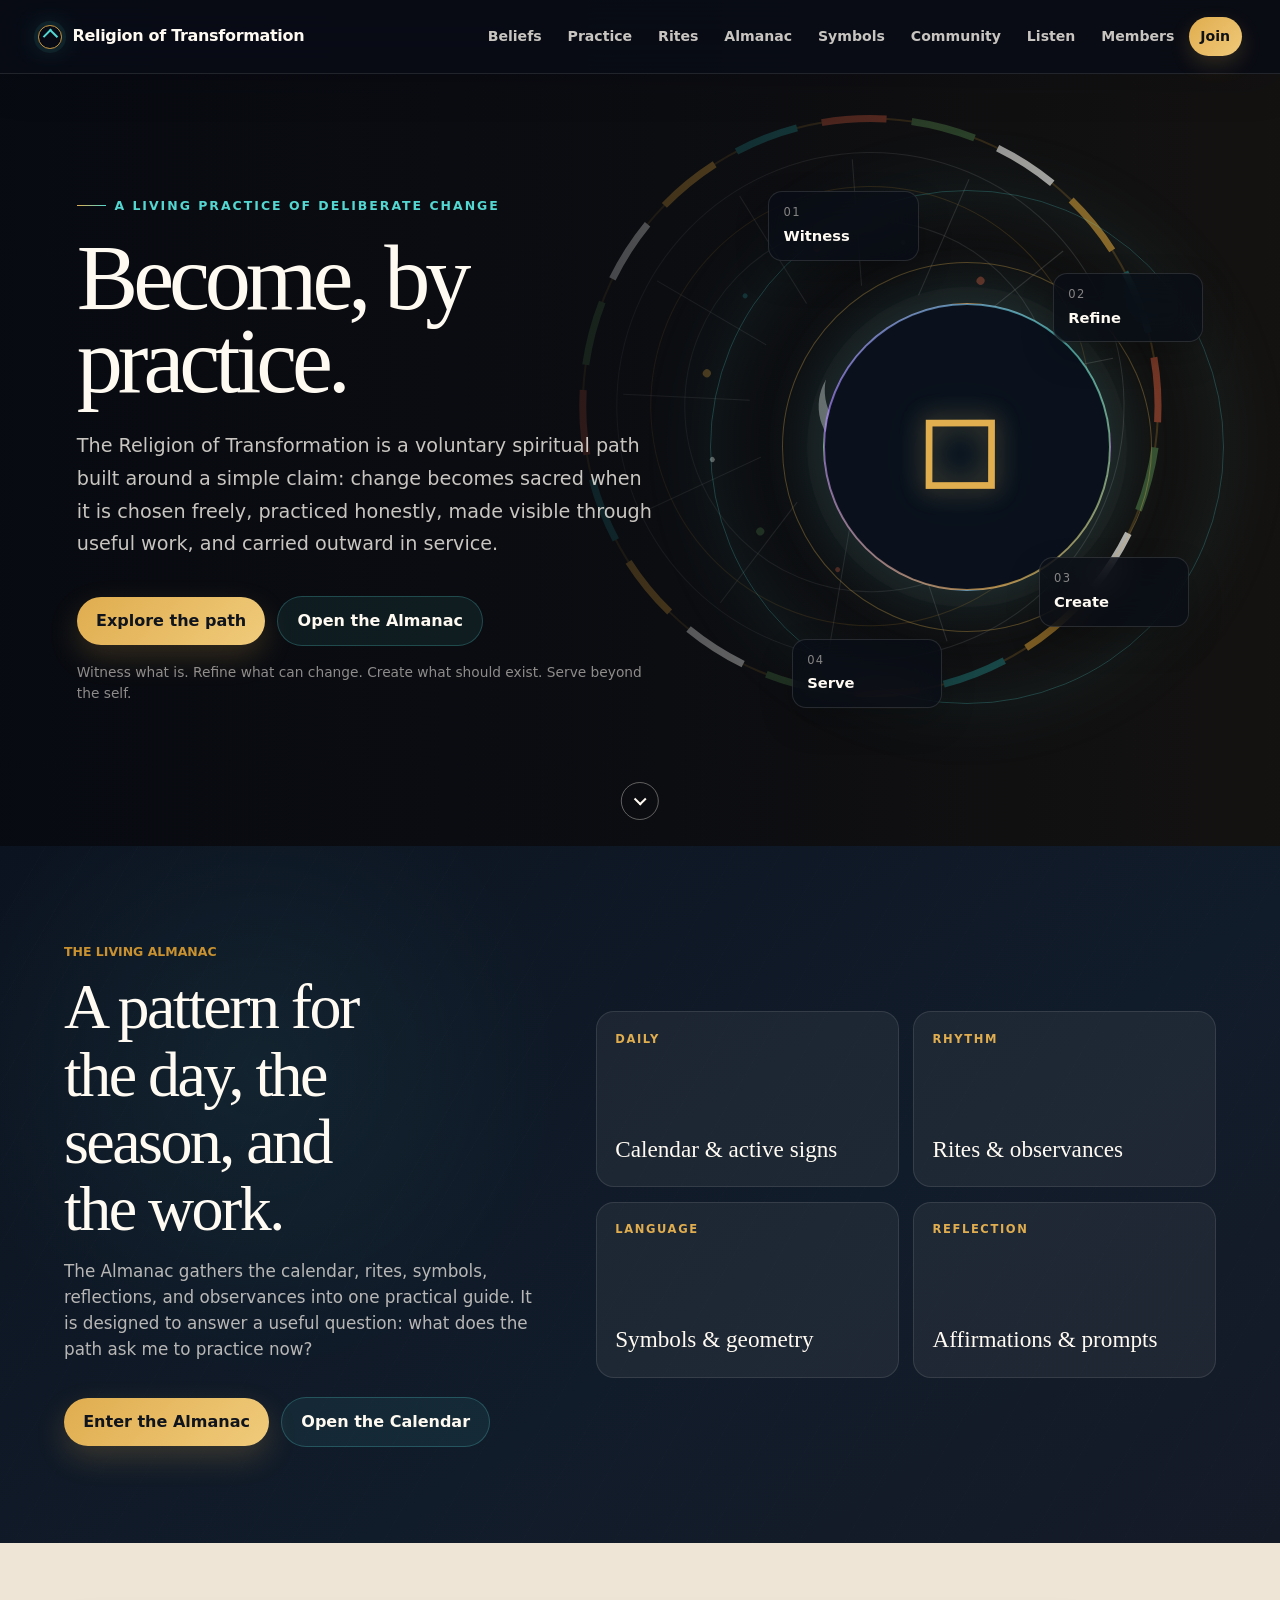
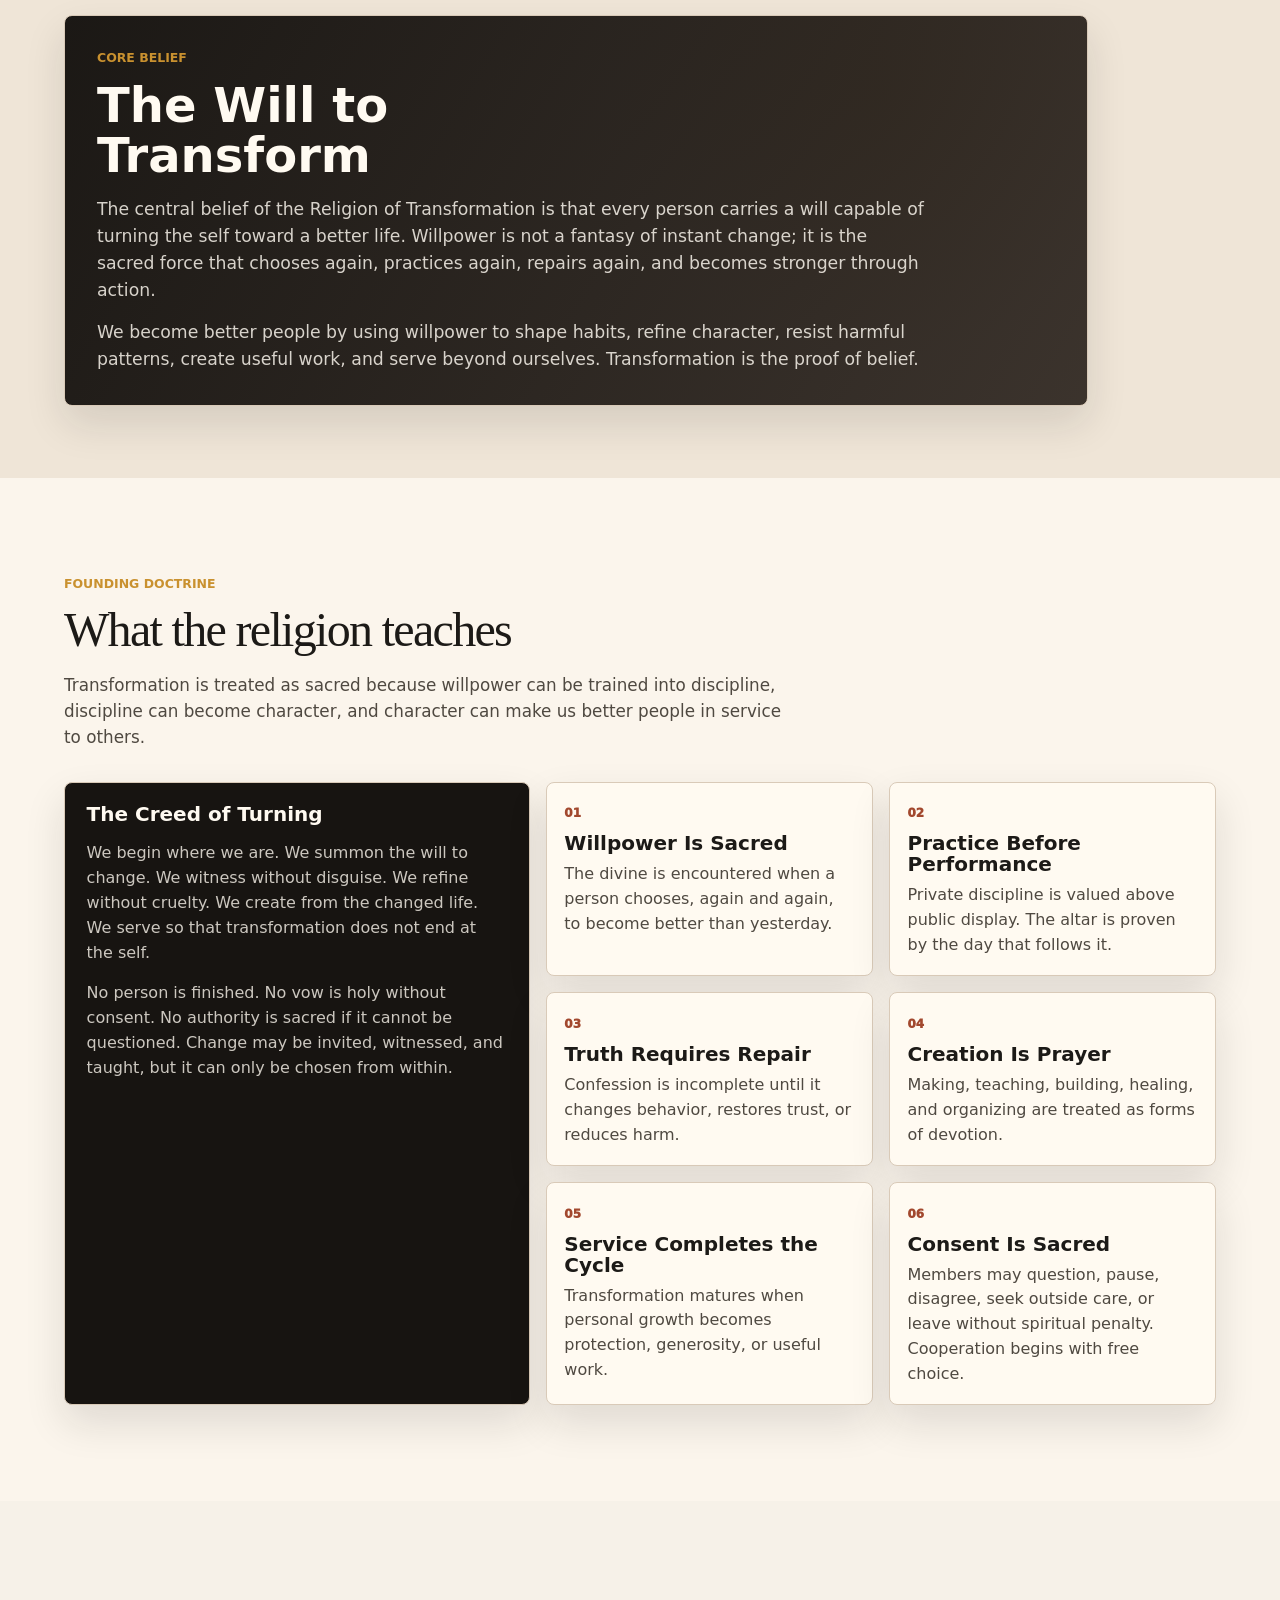
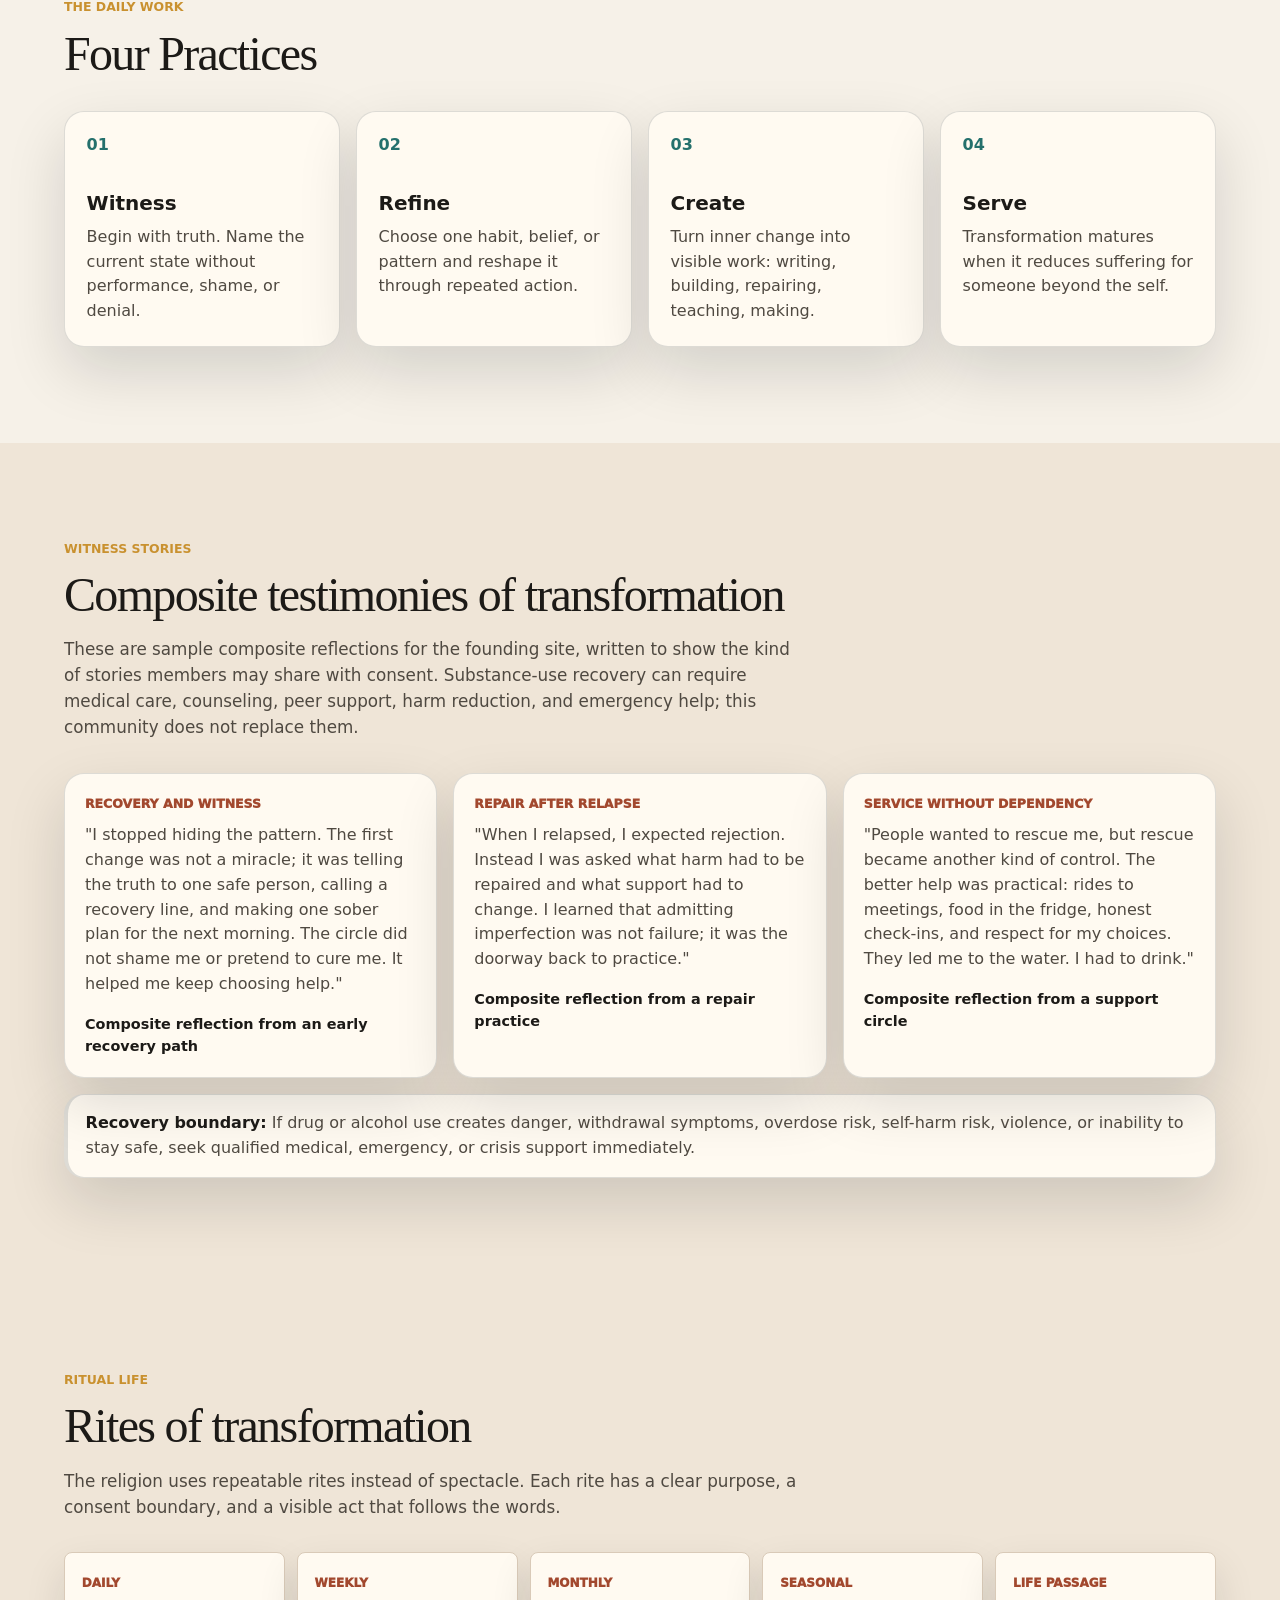
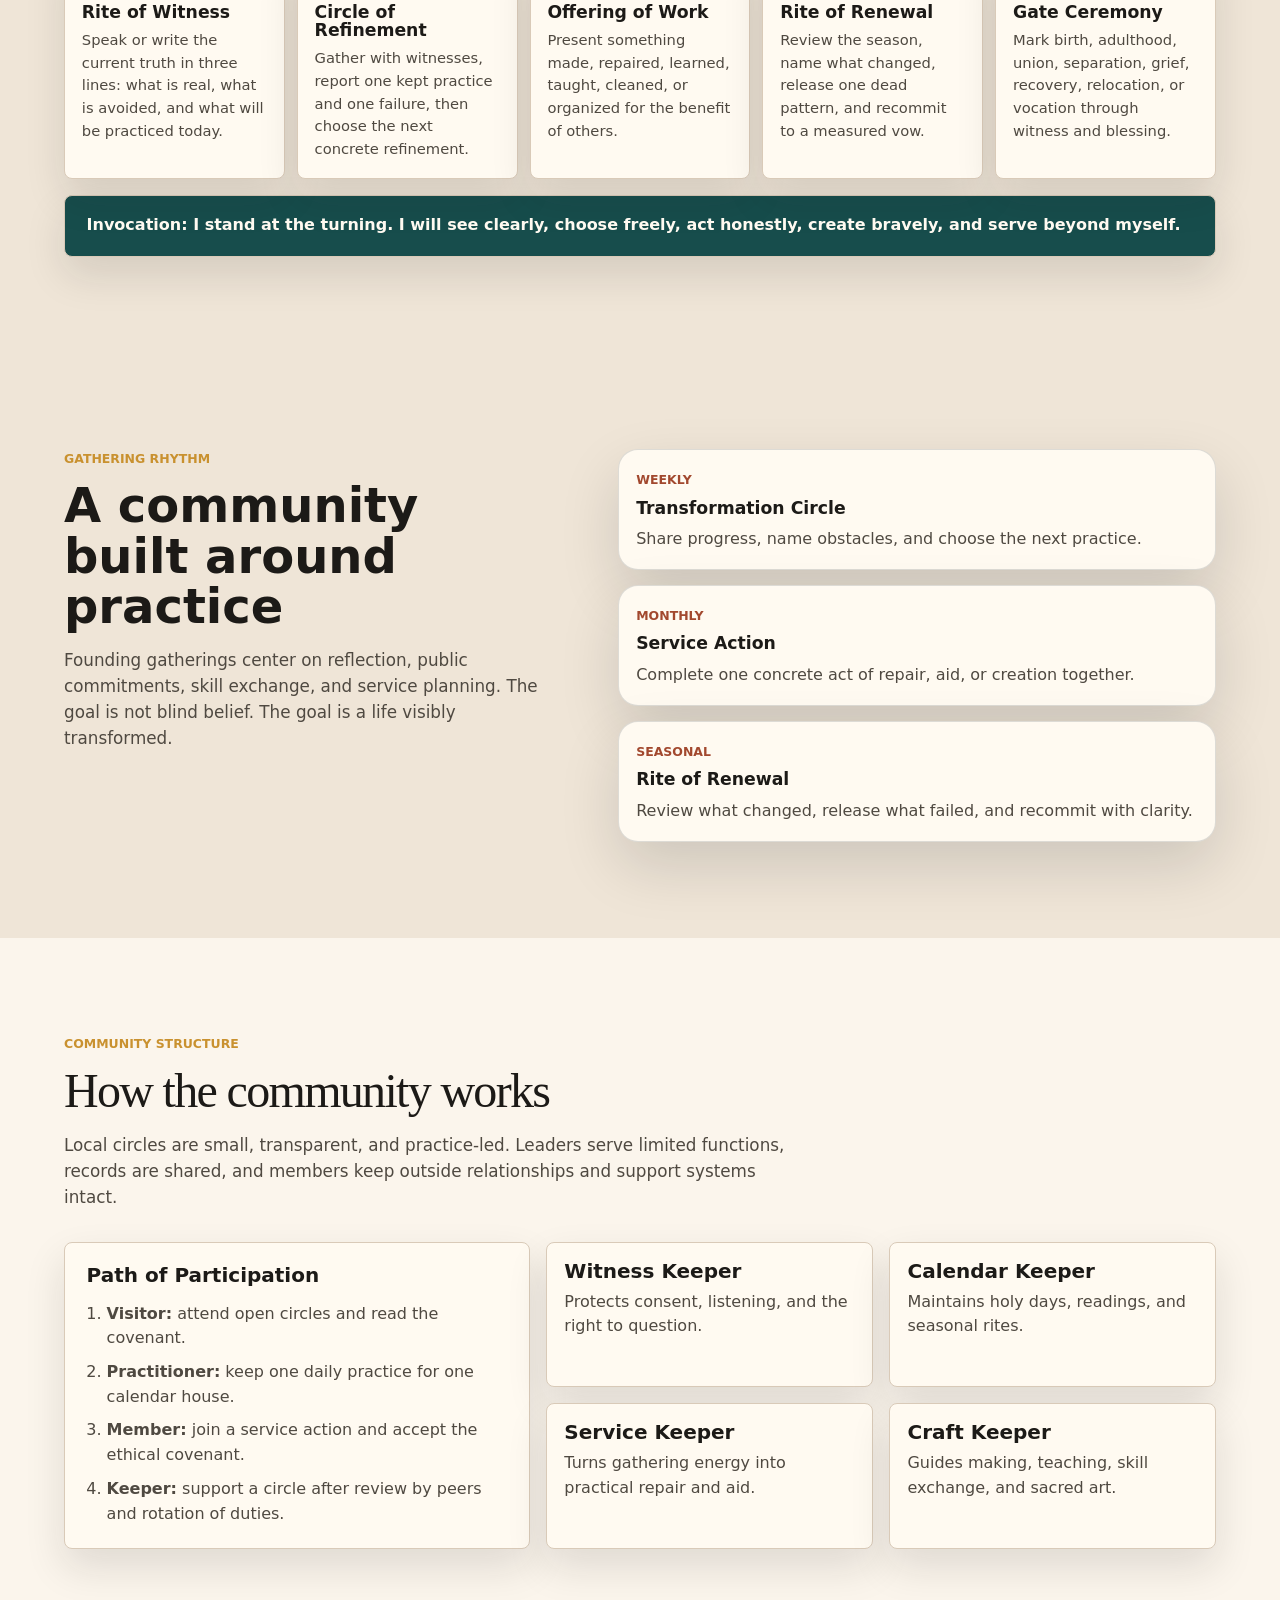
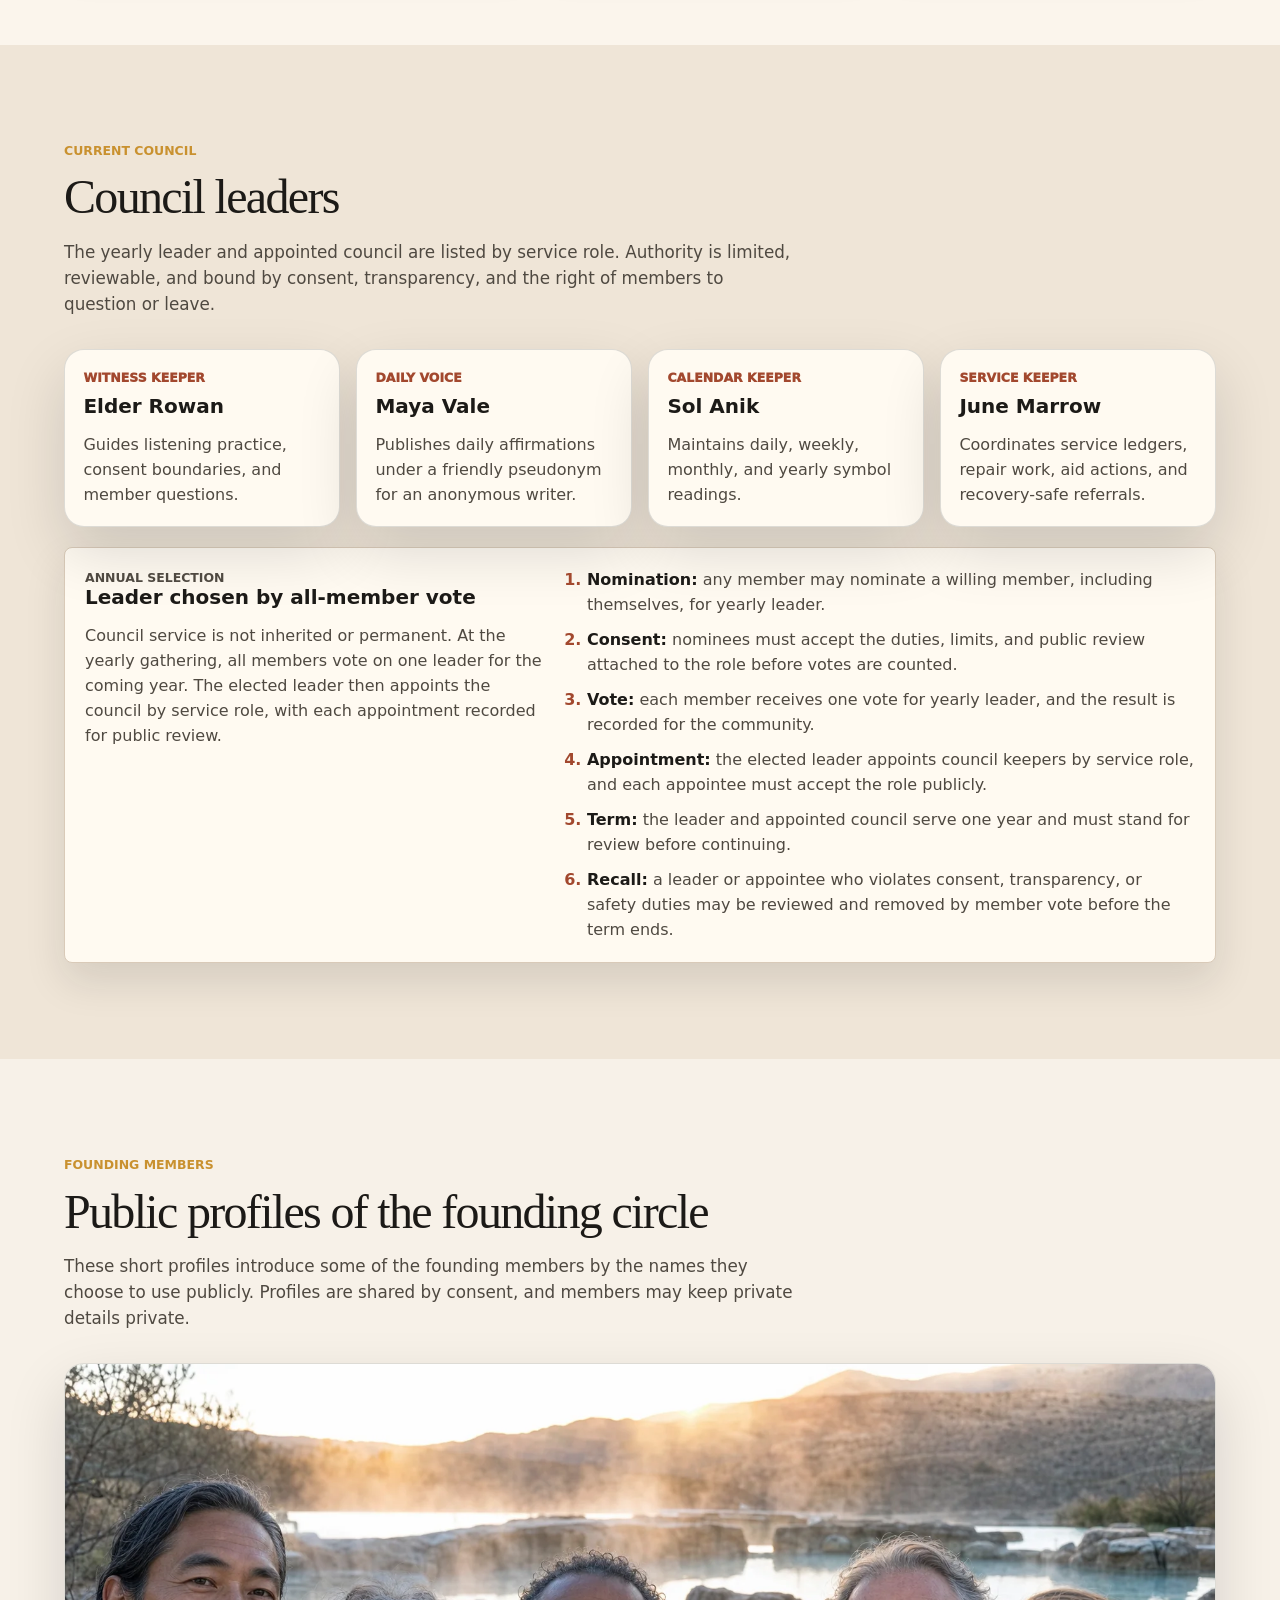
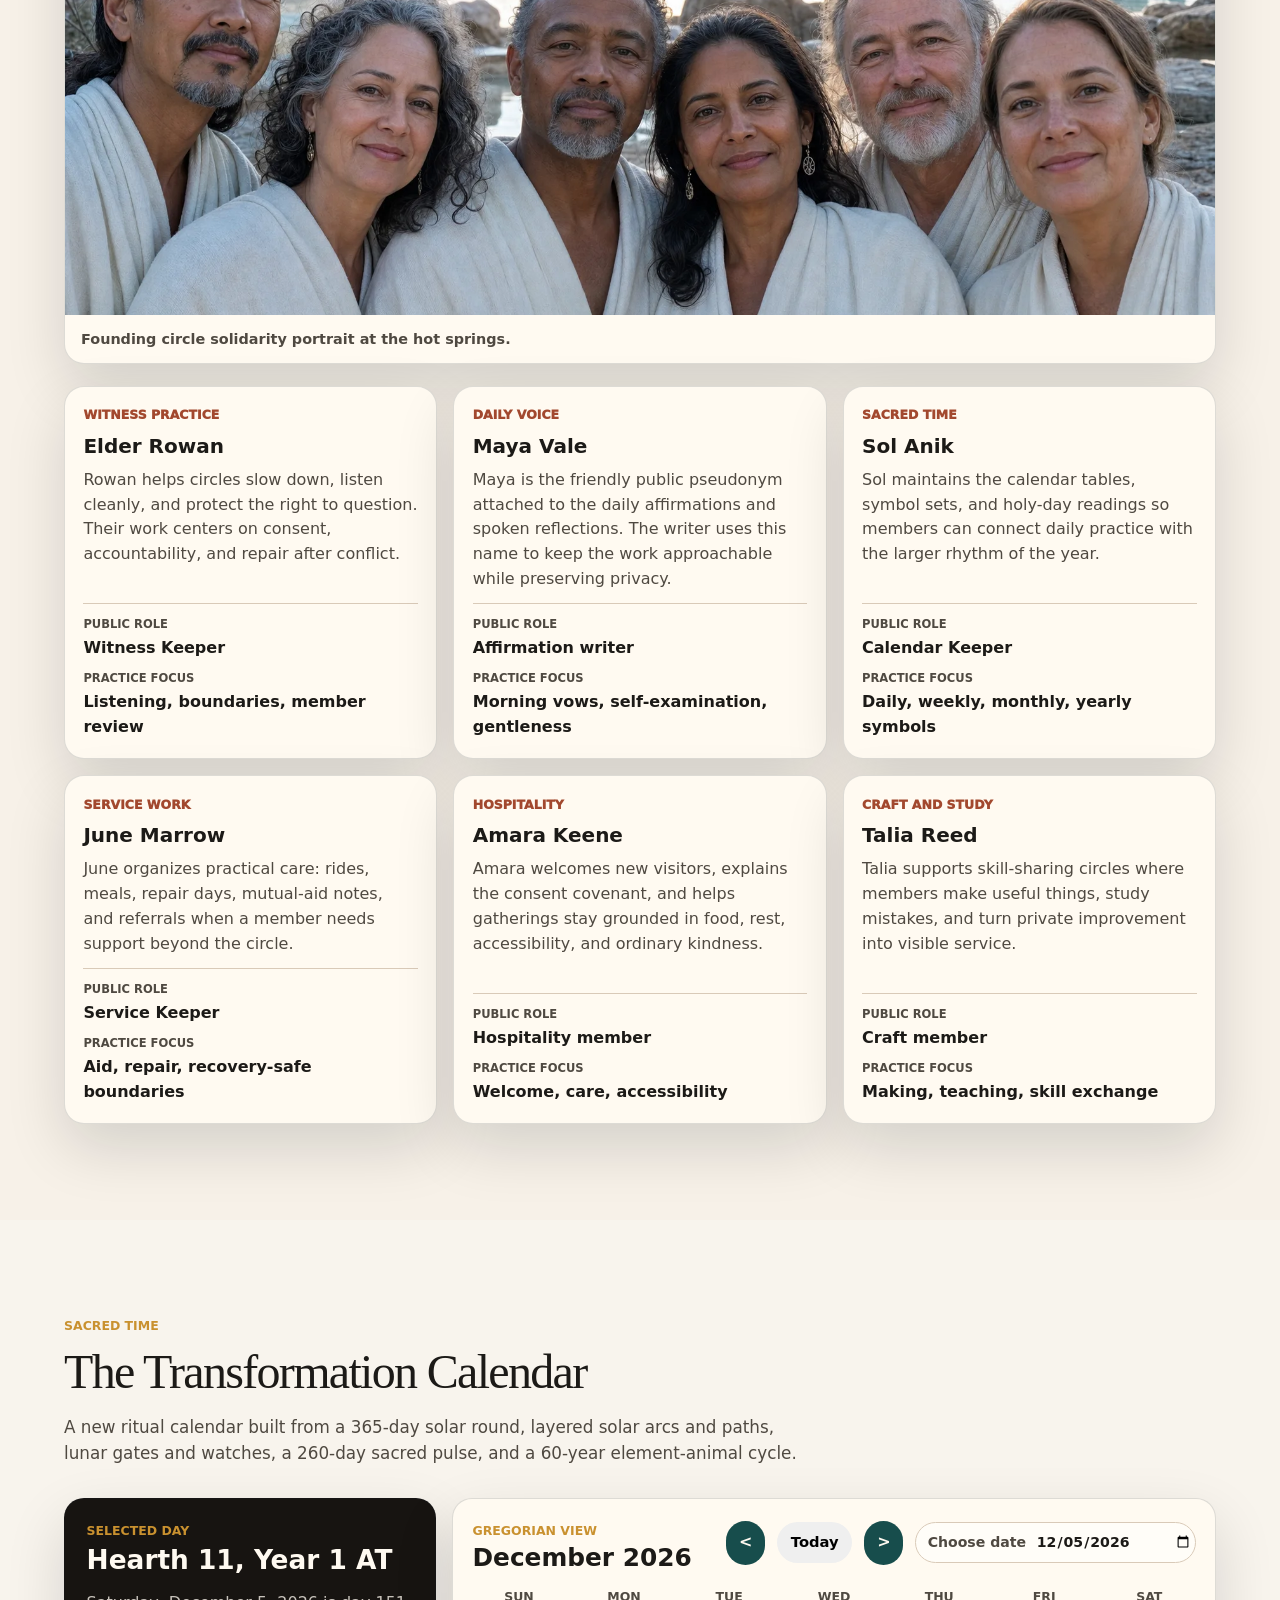
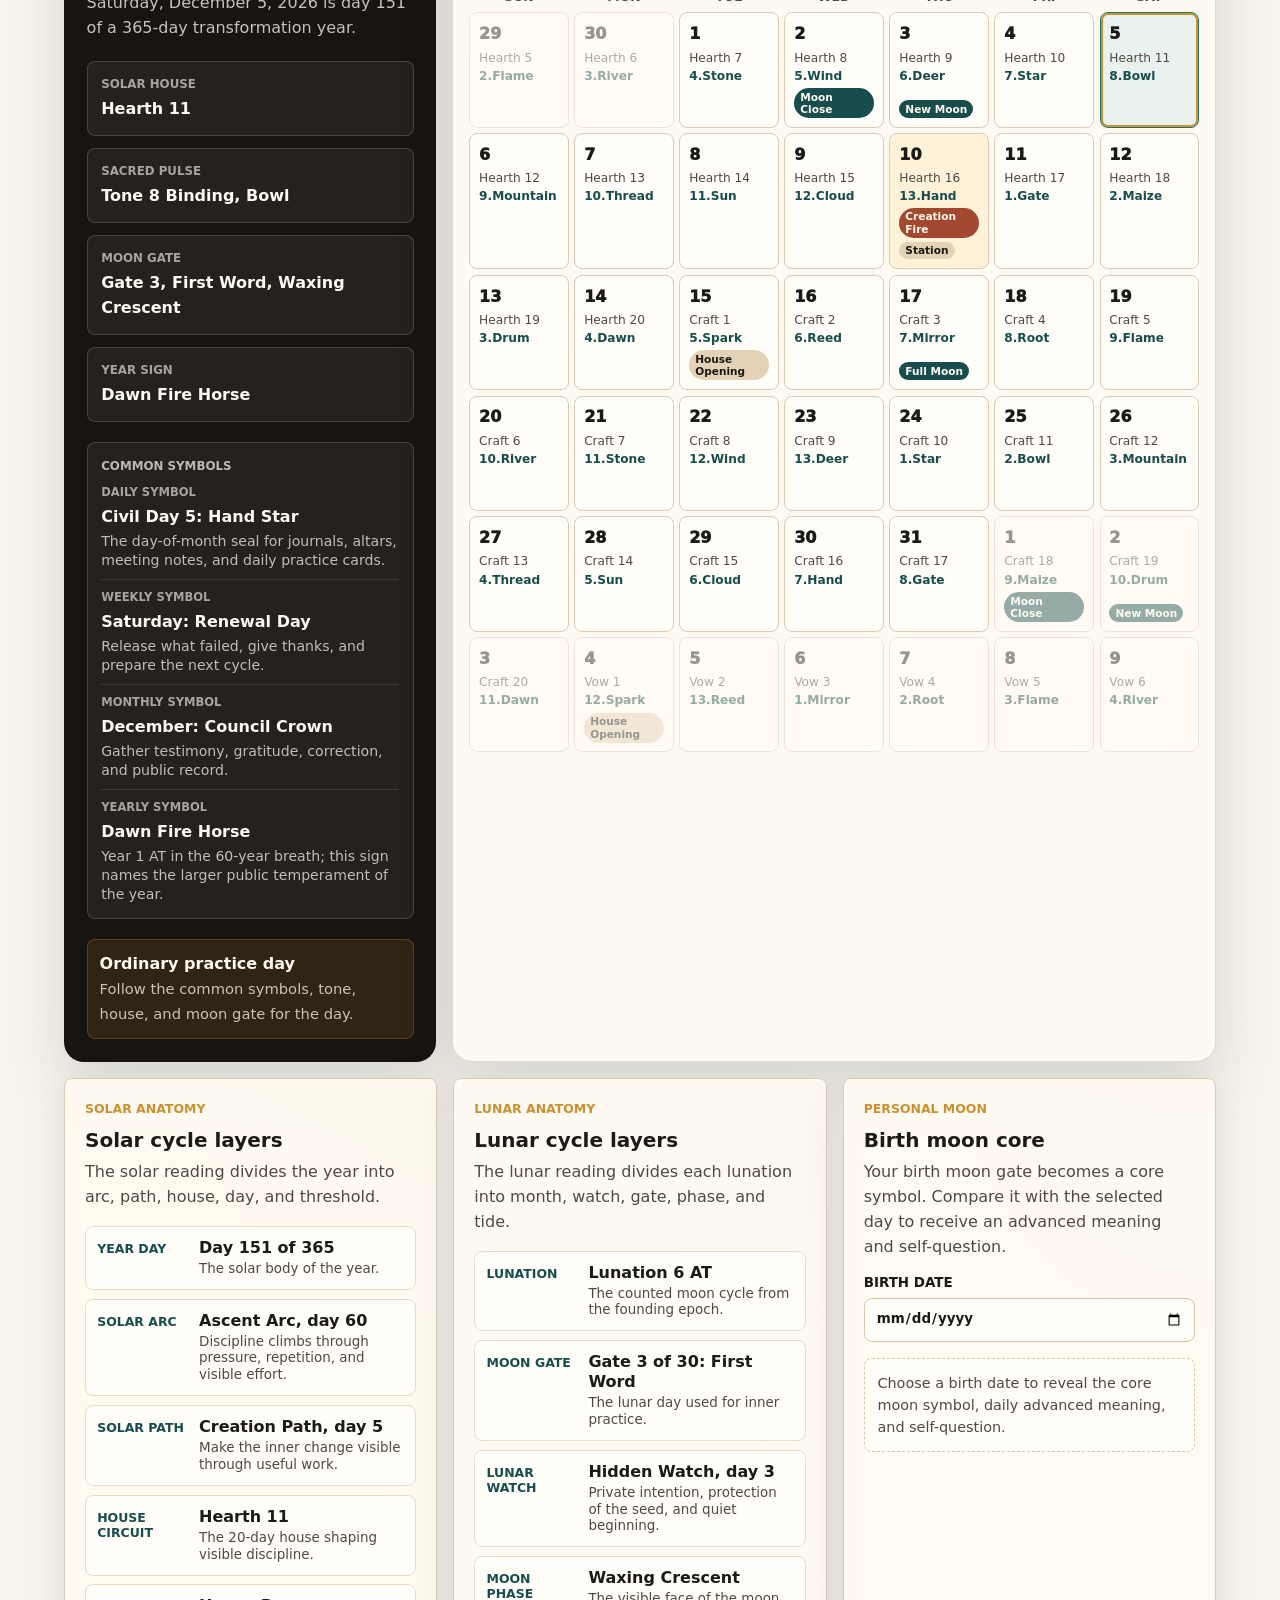
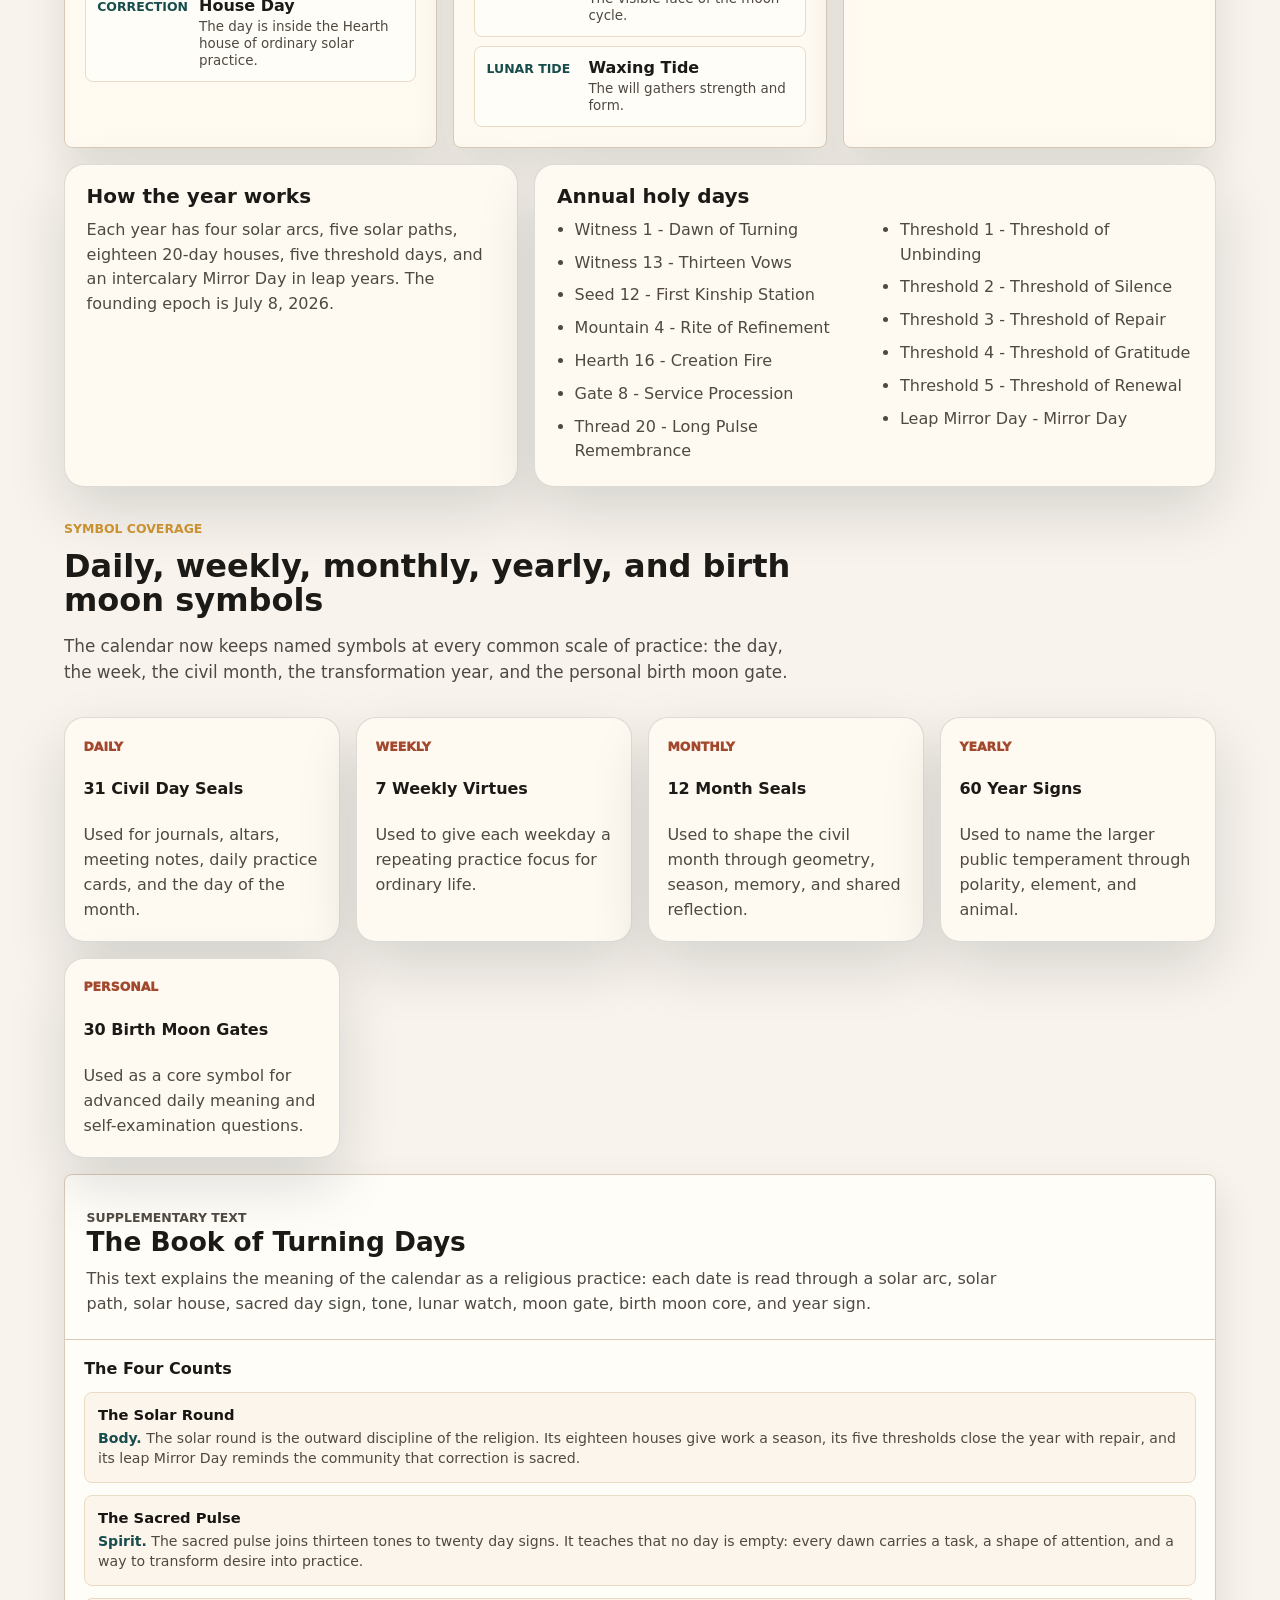
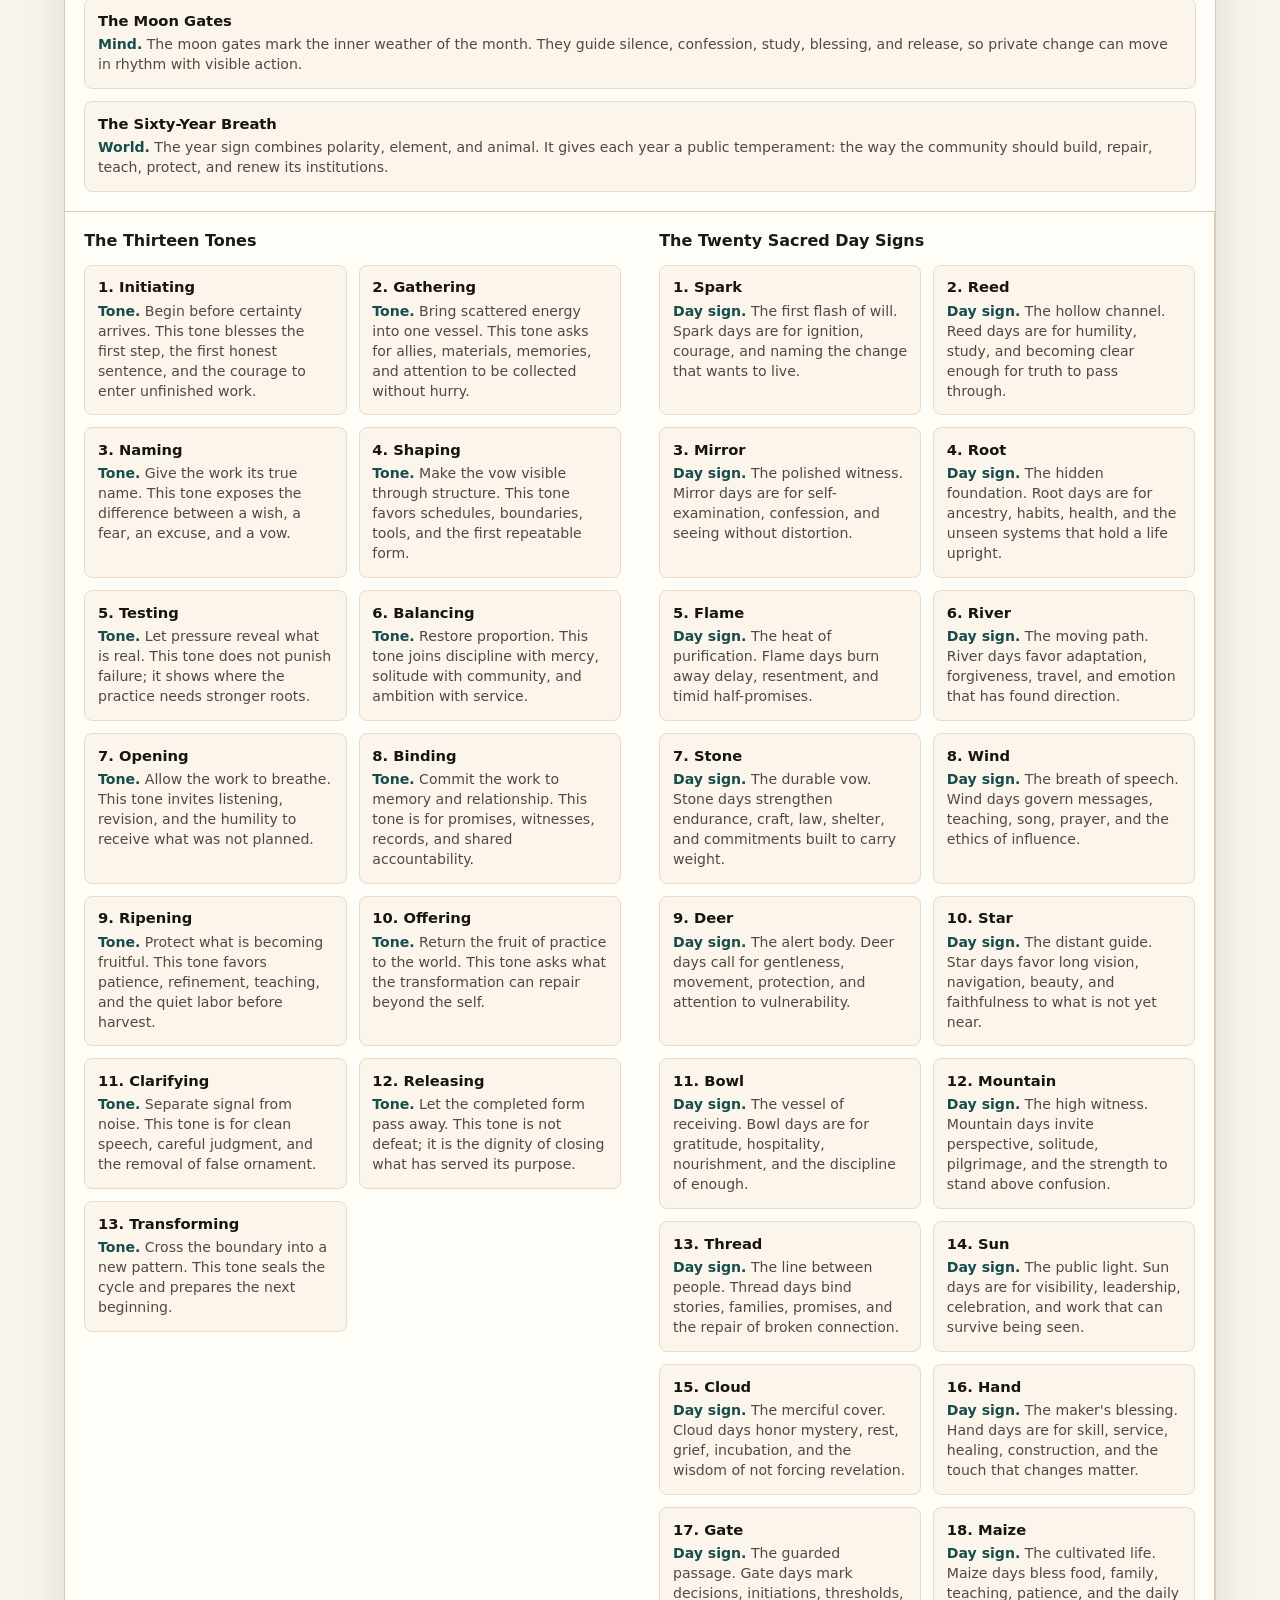
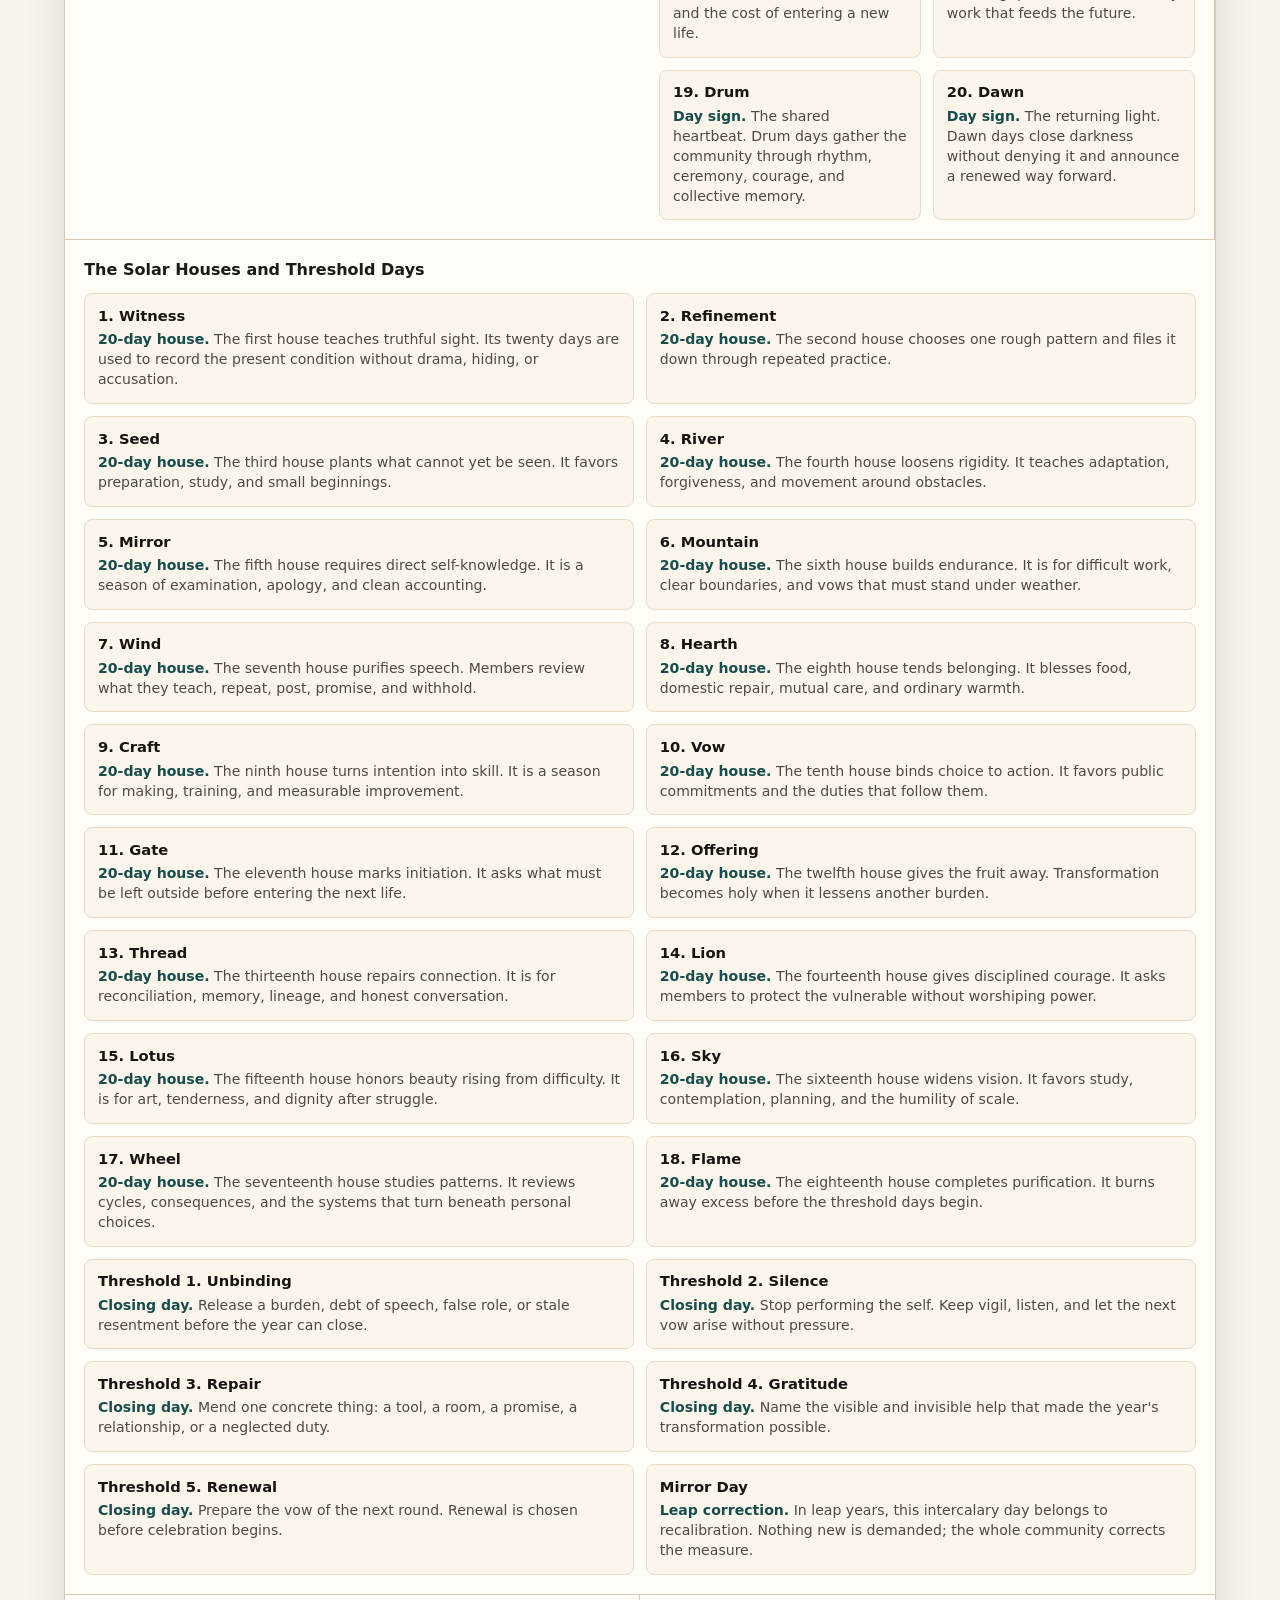
==== commit 41995158: "feat: redesign homepage around path and almanac" ====
--- a/index.html
+++ b/index.html
@@ -12,6 +12,7 @@
   <link rel="stylesheet" href="willpower.css">
   <link rel="stylesheet" href="calendar-cycles.css">
   <link rel="stylesheet" href="responsive.css">
+  <link rel="stylesheet" href="experience.css">
 </head>
 <body>
   <header class="topbar" aria-label="Site header">
@@ -27,44 +28,82 @@
       <a href="#beliefs">Beliefs</a>
       <a href="#practice">Practice</a>
       <a href="#rites">Rites</a>
+      <a href="almanac.html">Almanac</a>
+      <a href="symbols.html">Symbols</a>
       <a href="#community">Community</a>
-      <a href="#members">Members</a>
-      <a href="#calendar">Calendar</a>
-      <a href="#geometry">Geometry</a>
-      <a href="#holy-math">Holy Math</a>
-      <a href="#planet-pinwheel">Planets</a>
-      <a href="symbols.html">Symbols</a>
-      <a href="affirmations.html">Affirmations</a>
-      <a href="discernment.html">Discernment</a>
-      <a href="gathering.html">Gathering</a>
-      <a href="#texts">Texts</a>
-      <a href="#ethics">Ethics</a>
-      <a href="#faq">FAQ</a>
-      <a href="podcast.html">Podcast</a>
-      <a href="donate.html">Donate</a>
-      <a href="login.html">Login</a>
-      <a class="nav-join" href="#join">Sign Up</a>
+      <a href="podcast.html">Listen</a>
+      <a href="login.html">Members</a>
+      <a class="nav-join" href="#join">Join</a>
     </nav>
   </header>
 
   <main id="home">
     <section class="hero" aria-labelledby="hero-title">
       <canvas id="transformation-canvas" aria-hidden="true"></canvas>
-      <div class="hero-content">
-        <p class="eyebrow">A voluntary path of renewal</p>
-        <h1 id="hero-title">Religion of Transformation</h1>
-        <p class="hero-copy">
-          A spiritual community built on the belief that through willpower, disciplined practice,
-          honest reflection, creative action, and service, we can transform ourselves into better people.
-        </p>
-        <div class="hero-actions">
-          <a class="button primary" href="#join">Sign Up for Membership</a>
-          <a class="button secondary" href="#ethics">Read the Covenant</a>
-        </div>
-      </div>
-      <a class="scroll-cue" href="#practice" aria-label="Go to practices">
+      <div class="hero-layout">
+        <div class="hero-content">
+          <p class="eyebrow">A living practice of deliberate change</p>
+          <h1 id="hero-title">Become, by practice.</h1>
+          <p class="hero-copy">
+            The Religion of Transformation is a voluntary spiritual path built around a simple claim:
+            change becomes sacred when it is chosen freely, practiced honestly, made visible through useful work,
+            and carried outward in service.
+          </p>
+          <div class="hero-actions">
+            <a class="button primary" href="#practice">Explore the path</a>
+            <a class="button secondary" href="almanac.html">Open the Almanac</a>
+          </div>
+          <p class="hero-note">Witness what is. Refine what can change. Create what should exist. Serve beyond the self.</p>
+        </div>
+
+        <div class="hero-symbol" aria-label="The four-part transformation cycle: Witness, Refine, Create, Serve">
+          <div class="transformation-sigil" aria-hidden="true"></div>
+          <div class="orbit-label witness"><span>01</span><strong>Witness</strong></div>
+          <div class="orbit-label refine"><span>02</span><strong>Refine</strong></div>
+          <div class="orbit-label create"><span>03</span><strong>Create</strong></div>
+          <div class="orbit-label serve"><span>04</span><strong>Serve</strong></div>
+        </div>
+      </div>
+      <a class="scroll-cue" href="#almanac-preview" aria-label="Explore the almanac">
         <span></span>
       </a>
+    </section>
+
+
+    <section id="almanac-preview" class="section almanac-intro" aria-labelledby="almanac-preview-title">
+      <div class="almanac-shell">
+        <div class="almanac-copy">
+          <p class="eyebrow">The living almanac</p>
+          <h2 id="almanac-preview-title">A pattern for the day, the season, and the work.</h2>
+          <p class="section-copy">
+            The Almanac gathers the calendar, rites, symbols, reflections, and observances into one practical guide.
+            It is designed to answer a useful question: what does the path ask me to practice now?
+          </p>
+          <div class="hero-actions">
+            <a class="button primary" href="almanac.html">Enter the Almanac</a>
+            <a class="button secondary" href="#calendar">Open the Calendar</a>
+          </div>
+        </div>
+
+        <div class="almanac-grid" aria-label="Almanac guide">
+          <a class="almanac-card" href="#calendar">
+            <span>Daily</span>
+            <strong>Calendar &amp; active signs</strong>
+          </a>
+          <a class="almanac-card" href="#rites">
+            <span>Rhythm</span>
+            <strong>Rites &amp; observances</strong>
+          </a>
+          <a class="almanac-card" href="symbols.html">
+            <span>Language</span>
+            <strong>Symbols &amp; geometry</strong>
+          </a>
+          <a class="almanac-card" href="affirmations.html">
+            <span>Reflection</span>
+            <strong>Affirmations &amp; prompts</strong>
+          </a>
+        </div>
+      </div>
     </section>
 
     <section class="section willpower-section" aria-labelledby="willpower-title">
--- a/experience.css
+++ b/experience.css
@@ -0,0 +1,621 @@
+/* Religion of Transformation — experience layer v3
+   Loaded last so the legacy pages keep their behavior while sharing one visual system. */
+
+:root {
+  --transform-night: #090d16;
+  --transform-night-2: #111827;
+  --transform-ink: #171a22;
+  --transform-paper: #f6f1e8;
+  --transform-paper-2: #fffaf2;
+  --transform-cyan: #54d7d1;
+  --transform-cyan-deep: #177b79;
+  --transform-gold: #e0ad4f;
+  --transform-violet: #9e7cff;
+  --transform-line: rgba(19, 29, 45, 0.14);
+  --transform-radius: 20px;
+  --transform-shadow: 0 24px 60px rgba(7, 12, 22, 0.14);
+}
+
+html {
+  background: var(--transform-night);
+}
+
+body {
+  background:
+    radial-gradient(circle at 12% 8%, rgba(84, 215, 209, 0.08), transparent 32rem),
+    radial-gradient(circle at 90% 16%, rgba(158, 124, 255, 0.08), transparent 30rem),
+    var(--transform-paper);
+}
+
+body::before {
+  content: "";
+  position: fixed;
+  inset: 0;
+  z-index: -1;
+  pointer-events: none;
+  opacity: 0.22;
+  background-image:
+    radial-gradient(circle, rgba(23, 26, 34, 0.14) 0 0.7px, transparent 0.8px);
+  background-size: 22px 22px;
+  mask-image: linear-gradient(to bottom, black, transparent 70%);
+}
+
+.topbar {
+  min-height: 4.65rem;
+  padding: 0.65rem clamp(1rem, 3vw, 2.5rem);
+  border-bottom: 1px solid rgba(255, 250, 242, 0.1);
+  background: rgba(9, 13, 22, 0.84);
+  box-shadow: 0 10px 40px rgba(5, 9, 16, 0.16);
+  backdrop-filter: blur(20px) saturate(130%);
+}
+
+.brand {
+  letter-spacing: -0.02em;
+}
+
+.brand-mark {
+  width: 1.48rem;
+  height: 1.48rem;
+  border: 1px solid rgba(224, 173, 79, 0.9);
+  box-shadow:
+    0 0 0 4px rgba(84, 215, 209, 0.08),
+    0 0 28px rgba(84, 215, 209, 0.2);
+}
+
+.brand-mark::before,
+.brand-mark::after {
+  inset: 0.34rem;
+  border-top-color: var(--transform-cyan);
+}
+
+.nav {
+  gap: 0.18rem;
+}
+
+.nav a {
+  min-height: 2.45rem;
+  padding: 0.48rem 0.72rem;
+  color: rgba(255, 250, 242, 0.78);
+  font-size: 0.88rem;
+  font-weight: 750;
+}
+
+.nav a:hover,
+.nav a:focus-visible {
+  color: #fffaf2;
+  background: rgba(84, 215, 209, 0.1);
+}
+
+.nav-join {
+  color: #0d1118 !important;
+  background: linear-gradient(135deg, var(--transform-gold), #f0c979);
+  box-shadow: 0 8px 20px rgba(224, 173, 79, 0.18);
+}
+
+.hero {
+  min-height: 94svh;
+  padding: 9rem clamp(1rem, 6vw, 6.5rem) 6rem;
+  background:
+    radial-gradient(circle at 77% 44%, rgba(84, 215, 209, 0.18), transparent 17rem),
+    radial-gradient(circle at 84% 38%, rgba(158, 124, 255, 0.16), transparent 26rem),
+    linear-gradient(145deg, #070a11 0%, #0b1320 52%, #0d1622 100%);
+}
+
+.hero::before {
+  content: "";
+  position: absolute;
+  inset: -10% -8%;
+  pointer-events: none;
+  opacity: 0.6;
+  background:
+    repeating-radial-gradient(circle at 82% 46%, transparent 0 3.5rem, rgba(84, 215, 209, 0.1) 3.56rem 3.62rem),
+    conic-gradient(from 12deg at 82% 46%, transparent 0 9deg, rgba(224, 173, 79, 0.13) 9deg 10deg, transparent 10deg 25deg);
+  mask-image: radial-gradient(circle at 82% 46%, black 0 30rem, transparent 42rem);
+}
+
+.hero::after {
+  background: linear-gradient(90deg, rgba(7, 10, 17, 0.96) 0%, rgba(7, 10, 17, 0.74) 48%, rgba(7, 10, 17, 0.18) 100%);
+}
+
+.hero-layout {
+  position: relative;
+  z-index: 2;
+  display: grid;
+  grid-template-columns: minmax(0, 1fr) minmax(20rem, 0.82fr);
+  gap: clamp(2rem, 6vw, 6rem);
+  align-items: center;
+  width: min(88rem, 100%);
+}
+
+.hero-content {
+  z-index: auto;
+  width: min(48rem, 100%);
+}
+
+.hero .eyebrow {
+  display: inline-flex;
+  align-items: center;
+  gap: 0.55rem;
+  color: var(--transform-cyan);
+  letter-spacing: 0.16em;
+}
+
+.hero .eyebrow::before {
+  content: "";
+  width: 1.8rem;
+  height: 1px;
+  background: linear-gradient(90deg, var(--transform-gold), var(--transform-cyan));
+}
+
+.hero h1 {
+  max-width: 9ch;
+  margin-top: 0.6rem;
+  font-family: Georgia, "Times New Roman", serif;
+  font-size: clamp(3.5rem, 7.2vw, 7rem);
+  font-weight: 520;
+  letter-spacing: -0.055em;
+  line-height: 0.9;
+}
+
+.hero-copy {
+  max-width: 43rem;
+  margin-top: 1.7rem;
+  color: rgba(255, 250, 242, 0.78);
+  font-size: clamp(1.03rem, 1.5vw, 1.24rem);
+  line-height: 1.7;
+}
+
+.hero-actions {
+  margin-top: 2.2rem;
+}
+
+.hero-note {
+  max-width: 40rem;
+  margin: 1rem 0 0;
+  color: rgba(255, 250, 242, 0.54);
+  font-size: 0.86rem;
+}
+
+.button {
+  min-height: 3rem;
+  padding-inline: 1.2rem;
+  border-radius: 999px;
+}
+
+.button.primary {
+  color: #10141d;
+  background: linear-gradient(135deg, var(--transform-gold), #f0cb7b);
+  box-shadow: 0 12px 30px rgba(224, 173, 79, 0.2);
+}
+
+.button.secondary {
+  border-color: rgba(84, 215, 209, 0.25);
+  background: rgba(84, 215, 209, 0.08);
+}
+
+.hero-symbol {
+  position: relative;
+  min-height: 34rem;
+  display: grid;
+  place-items: center;
+  isolation: isolate;
+}
+
+.hero-symbol::before,
+.hero-symbol::after {
+  content: "";
+  position: absolute;
+  border-radius: 50%;
+  pointer-events: none;
+}
+
+.hero-symbol::before {
+  width: min(32rem, 88vw);
+  aspect-ratio: 1;
+  border: 1px solid rgba(84, 215, 209, 0.26);
+  box-shadow:
+    inset 0 0 70px rgba(84, 215, 209, 0.08),
+    0 0 80px rgba(84, 215, 209, 0.08);
+}
+
+.hero-symbol::after {
+  width: min(23rem, 64vw);
+  aspect-ratio: 1;
+  border: 1px solid rgba(224, 173, 79, 0.32);
+  transform: rotate(45deg);
+}
+
+.transformation-sigil {
+  position: relative;
+  width: min(18rem, 54vw);
+  aspect-ratio: 1;
+  display: grid;
+  place-items: center;
+  border-radius: 50%;
+  border: 1px solid rgba(255, 250, 242, 0.14);
+  background:
+    radial-gradient(circle, rgba(255, 250, 242, 0.08) 0 6%, transparent 6.2%),
+    conic-gradient(from 45deg, rgba(84, 215, 209, 0.72), rgba(224, 173, 79, 0.72), rgba(158, 124, 255, 0.7), rgba(84, 215, 209, 0.72));
+  box-shadow: 0 0 0 1rem rgba(255, 250, 242, 0.025), 0 0 70px rgba(84, 215, 209, 0.2);
+}
+
+.transformation-sigil::before {
+  content: "";
+  position: absolute;
+  inset: 1px;
+  border-radius: inherit;
+  background: #0a111c;
+}
+
+.transformation-sigil::after {
+  content: "◇";
+  position: relative;
+  z-index: 1;
+  color: var(--transform-gold);
+  font-family: Georgia, "Times New Roman", serif;
+  font-size: 8rem;
+  line-height: 1;
+  text-shadow:
+    0 0 24px rgba(224, 173, 79, 0.45),
+    0 0 42px rgba(84, 215, 209, 0.2);
+  transform: rotate(45deg);
+}
+
+.orbit-label {
+  position: absolute;
+  z-index: 3;
+  display: grid;
+  gap: 0.18rem;
+  min-width: 9.4rem;
+  padding: 0.75rem 0.9rem;
+  border: 1px solid rgba(255, 250, 242, 0.12);
+  border-radius: 14px;
+  background: rgba(9, 13, 22, 0.74);
+  box-shadow: 0 14px 34px rgba(0, 0, 0, 0.2);
+  backdrop-filter: blur(16px);
+}
+
+.orbit-label strong {
+  color: #fffaf2;
+  font-size: 0.92rem;
+}
+
+.orbit-label span {
+  color: rgba(255, 250, 242, 0.5);
+  font-size: 0.72rem;
+  text-transform: uppercase;
+  letter-spacing: 0.12em;
+}
+
+.orbit-label.witness { top: 3%; left: 8%; }
+.orbit-label.refine { top: 18%; right: 0; }
+.orbit-label.create { bottom: 17%; right: 3%; }
+.orbit-label.serve { bottom: 2%; left: 13%; }
+
+.almanac-intro {
+  position: relative;
+  overflow: hidden;
+  background:
+    linear-gradient(145deg, #0c1320, #111c2a 60%, #151a27);
+  color: #fffaf2;
+}
+
+.almanac-intro::before {
+  content: "";
+  position: absolute;
+  inset: 0;
+  opacity: 0.34;
+  pointer-events: none;
+  background:
+    radial-gradient(circle at 20% 32%, rgba(84, 215, 209, 0.2), transparent 20rem),
+    repeating-linear-gradient(120deg, transparent 0 39px, rgba(255, 250, 242, 0.035) 40px);
+}
+
+.almanac-shell {
+  position: relative;
+  display: grid;
+  grid-template-columns: minmax(0, 0.86fr) minmax(0, 1.14fr);
+  gap: clamp(2rem, 5vw, 5rem);
+  align-items: center;
+}
+
+.almanac-copy h2 {
+  max-width: 10ch;
+  font-family: Georgia, "Times New Roman", serif;
+  font-size: clamp(2.7rem, 5vw, 4.8rem);
+  font-weight: 500;
+  letter-spacing: -0.04em;
+}
+
+.almanac-copy .section-copy {
+  color: rgba(255, 250, 242, 0.7);
+}
+
+.almanac-grid {
+  display: grid;
+  grid-template-columns: repeat(2, minmax(0, 1fr));
+  gap: 0.9rem;
+}
+
+.almanac-card {
+  min-height: 11rem;
+  display: flex;
+  flex-direction: column;
+  justify-content: space-between;
+  padding: 1.15rem;
+  border: 1px solid rgba(255, 250, 242, 0.1);
+  border-radius: 18px;
+  background: rgba(255, 250, 242, 0.055);
+  transition: transform 180ms ease, border-color 180ms ease, background 180ms ease;
+}
+
+.almanac-card:hover,
+.almanac-card:focus-visible {
+  transform: translateY(-3px);
+  border-color: rgba(84, 215, 209, 0.35);
+  background: rgba(84, 215, 209, 0.08);
+  outline: none;
+}
+
+.almanac-card span {
+  color: var(--transform-gold);
+  font-size: 0.72rem;
+  font-weight: 900;
+  letter-spacing: 0.14em;
+  text-transform: uppercase;
+}
+
+.almanac-card strong {
+  display: block;
+  margin-top: 2rem;
+  color: #fffaf2;
+  font-family: Georgia, "Times New Roman", serif;
+  font-size: 1.45rem;
+  font-weight: 500;
+}
+
+.section {
+  position: relative;
+}
+
+.section-heading h2,
+.page-hero h1,
+.page-section h2 {
+  font-family: Georgia, "Times New Roman", serif;
+  font-weight: 520;
+  letter-spacing: -0.035em;
+}
+
+.practice-card,
+.ethics-list article,
+.calendar-reference article,
+.schedule-row,
+.today-panel,
+.calendar-board,
+.join-form,
+.testimonial-card,
+.recovery-note,
+.member-profile-card,
+.council-grid article,
+.symbol-scale-grid article,
+.member-group-photo {
+  border-radius: var(--transform-radius);
+  border-color: var(--transform-line);
+  box-shadow: var(--transform-shadow);
+}
+
+.practice-card,
+.testimonial-card,
+.member-profile-card,
+.council-grid article,
+.symbol-scale-grid article {
+  transition: transform 180ms ease, box-shadow 180ms ease;
+}
+
+.practice-card:hover,
+.testimonial-card:hover,
+.member-profile-card:hover,
+.council-grid article:hover,
+.symbol-scale-grid article:hover {
+  transform: translateY(-3px);
+  box-shadow: 0 28px 70px rgba(7, 12, 22, 0.16);
+}
+
+.page-hero {
+  background:
+    radial-gradient(circle at 75% 35%, rgba(84, 215, 209, 0.18), transparent 19rem),
+    radial-gradient(circle at 86% 26%, rgba(158, 124, 255, 0.12), transparent 26rem),
+    linear-gradient(145deg, #080b12, #101a28);
+}
+
+.page-hero::after {
+  background: linear-gradient(90deg, rgba(8, 11, 18, 0.95), rgba(8, 11, 18, 0.56), rgba(8, 11, 18, 0.2));
+}
+
+.footer {
+  border-top: 1px solid rgba(255, 250, 242, 0.08);
+  background: #080b12;
+}
+
+.almanac-page {
+  min-height: 100svh;
+  padding: 8rem clamp(1rem, 5vw, 5rem) 5rem;
+  color: #fffaf2;
+  background:
+    radial-gradient(circle at 82% 18%, rgba(84, 215, 209, 0.16), transparent 27rem),
+    radial-gradient(circle at 72% 30%, rgba(158, 124, 255, 0.12), transparent 34rem),
+    linear-gradient(150deg, #070a11, #0d1420 55%, #121827);
+}
+
+.almanac-page-header {
+  width: min(76rem, 100%);
+  margin: 0 auto 3rem;
+}
+
+.almanac-page-header h1 {
+  max-width: 10ch;
+  margin-top: 0.45rem;
+  font-family: Georgia, "Times New Roman", serif;
+  font-size: clamp(3.5rem, 7vw, 6.7rem);
+  font-weight: 500;
+  letter-spacing: -0.05em;
+}
+
+.almanac-page-header p {
+  max-width: 48rem;
+  color: rgba(255, 250, 242, 0.7);
+  font-size: 1.12rem;
+}
+
+.almanac-hub {
+  width: min(76rem, 100%);
+  margin: 0 auto;
+  display: grid;
+  grid-template-columns: repeat(12, 1fr);
+  gap: 1rem;
+}
+
+.almanac-feature {
+  grid-column: span 6;
+  min-height: 16rem;
+  display: flex;
+  flex-direction: column;
+  justify-content: space-between;
+  padding: 1.45rem;
+  border: 1px solid rgba(255, 250, 242, 0.1);
+  border-radius: 22px;
+  background: rgba(255, 250, 242, 0.055);
+  box-shadow: 0 24px 70px rgba(0, 0, 0, 0.18);
+}
+
+.almanac-feature.wide {
+  grid-column: span 12;
+  min-height: 18rem;
+  background:
+    radial-gradient(circle at 84% 42%, rgba(224, 173, 79, 0.17), transparent 19rem),
+    rgba(255, 250, 242, 0.055);
+}
+
+.almanac-feature.small {
+  grid-column: span 4;
+  min-height: 13rem;
+}
+
+.almanac-feature span {
+  color: var(--transform-cyan);
+  font-size: 0.75rem;
+  font-weight: 900;
+  text-transform: uppercase;
+  letter-spacing: 0.14em;
+}
+
+.almanac-feature h2 {
+  margin-top: 0.7rem;
+  font-family: Georgia, "Times New Roman", serif;
+  font-size: clamp(1.7rem, 3vw, 2.5rem);
+  font-weight: 500;
+}
+
+.almanac-feature p {
+  max-width: 38rem;
+  color: rgba(255, 250, 242, 0.66);
+}
+
+.almanac-feature .button {
+  align-self: flex-start;
+}
+
+.almanac-note {
+  width: min(76rem, 100%);
+  margin: 1rem auto 0;
+  padding: 1rem 1.2rem;
+  border-left: 2px solid var(--transform-gold);
+  color: rgba(255, 250, 242, 0.62);
+  background: rgba(255, 250, 242, 0.035);
+}
+
+:focus-visible {
+  outline: 2px solid var(--transform-cyan);
+  outline-offset: 3px;
+}
+
+@media (max-width: 980px) {
+  .hero-layout,
+  .almanac-shell {
+    grid-template-columns: 1fr;
+  }
+
+  .hero-symbol {
+    min-height: 25rem;
+  }
+
+  .orbit-label.witness { top: 3%; left: 3%; }
+  .orbit-label.refine { top: 8%; right: 2%; }
+  .orbit-label.create { bottom: 10%; right: 3%; }
+  .orbit-label.serve { bottom: 2%; left: 5%; }
+
+  .almanac-feature,
+  .almanac-feature.small {
+    grid-column: span 6;
+  }
+}
+
+@media (max-width: 640px) {
+  .hero {
+    min-height: auto;
+    padding-top: 7.4rem !important;
+    padding-bottom: 4rem;
+  }
+
+  .hero h1 {
+    max-width: 9ch !important;
+    font-size: clamp(3.1rem, 15vw, 4.7rem) !important;
+  }
+
+  .hero-symbol {
+    min-height: 22rem;
+  }
+
+  .orbit-label {
+    min-width: 7.6rem;
+    padding: 0.6rem 0.68rem;
+  }
+
+  .orbit-label strong {
+    font-size: 0.8rem;
+  }
+
+  .orbit-label span {
+    font-size: 0.62rem;
+  }
+
+  .almanac-grid {
+    grid-template-columns: 1fr;
+  }
+
+  .almanac-card {
+    min-height: 8.5rem;
+  }
+
+  .almanac-page {
+    padding-top: 6.8rem;
+  }
+
+  .almanac-feature,
+  .almanac-feature.small,
+  .almanac-feature.wide {
+    grid-column: span 12;
+    min-height: 13rem;
+  }
+}
+
+@media (prefers-reduced-motion: reduce) {
+  .almanac-card,
+  .practice-card,
+  .testimonial-card,
+  .member-profile-card,
+  .council-grid article,
+  .symbol-scale-grid article {
+    transition: none;
+  }
+}
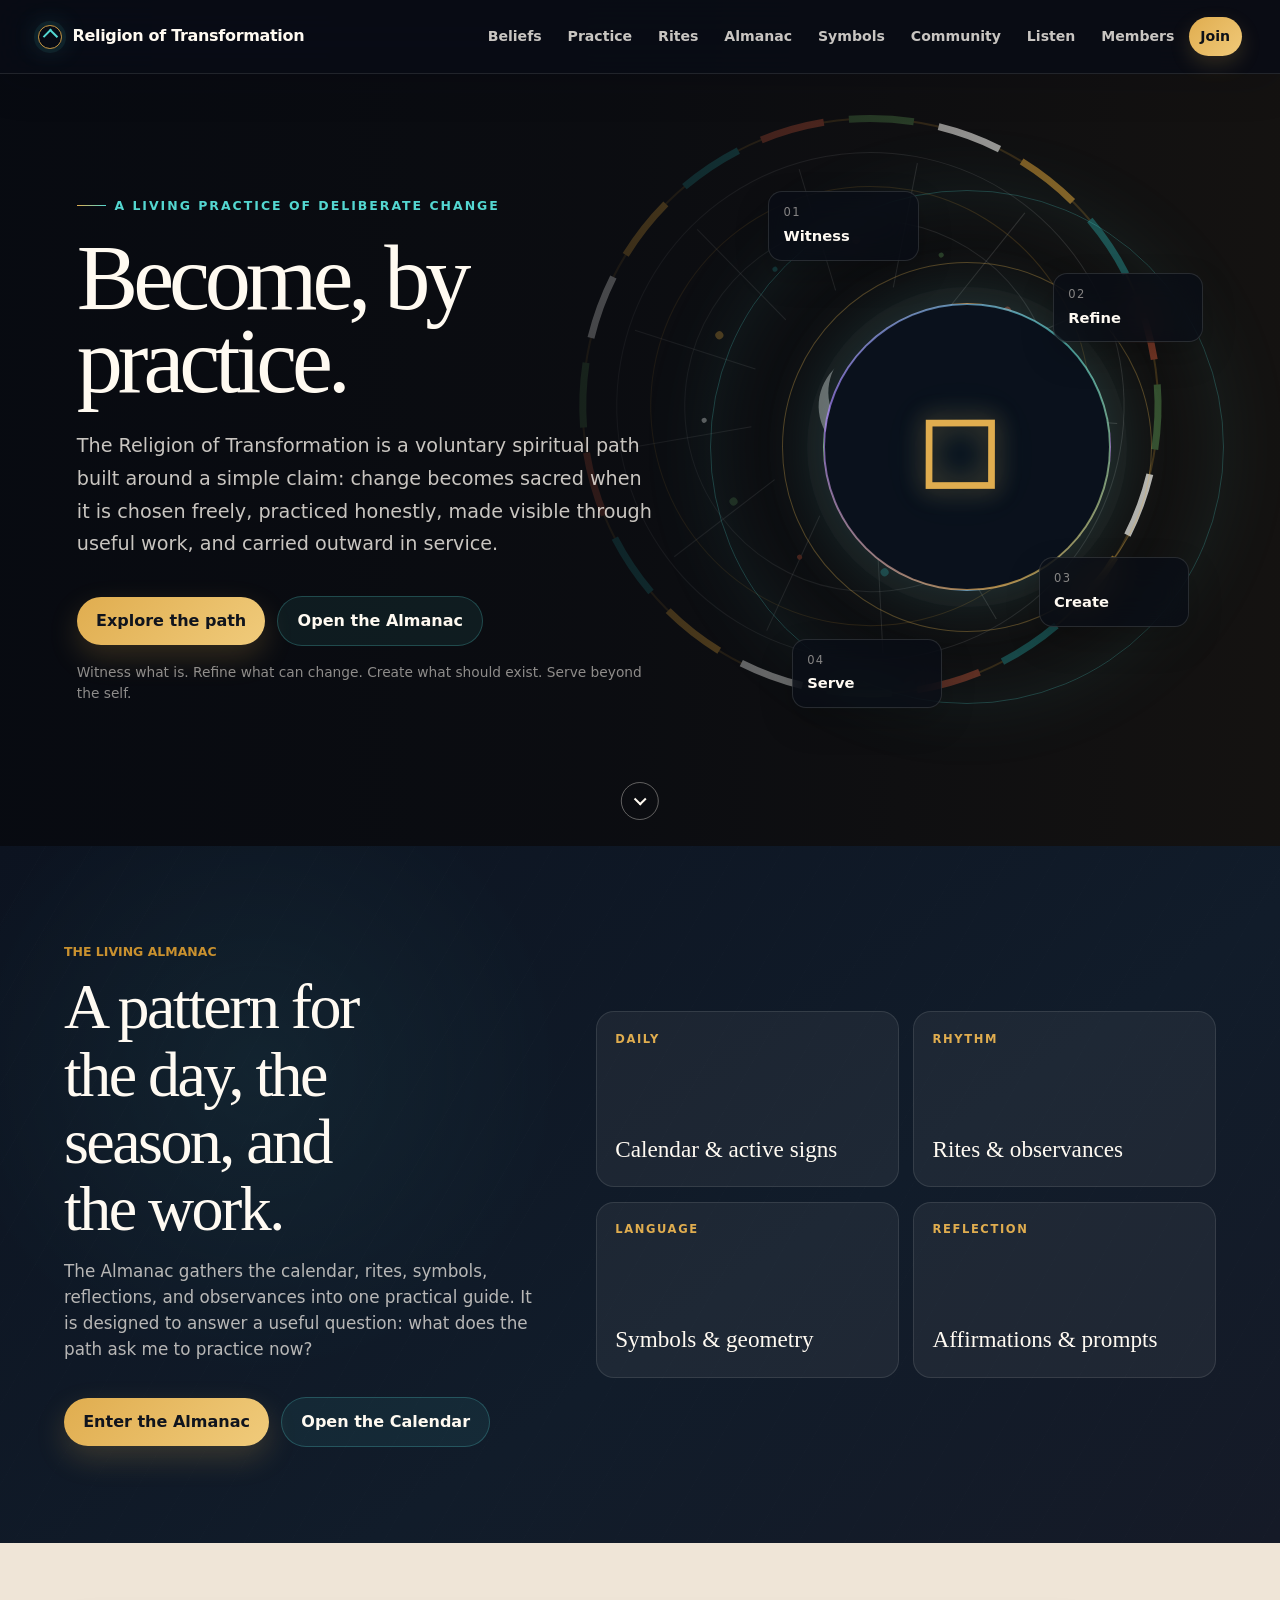
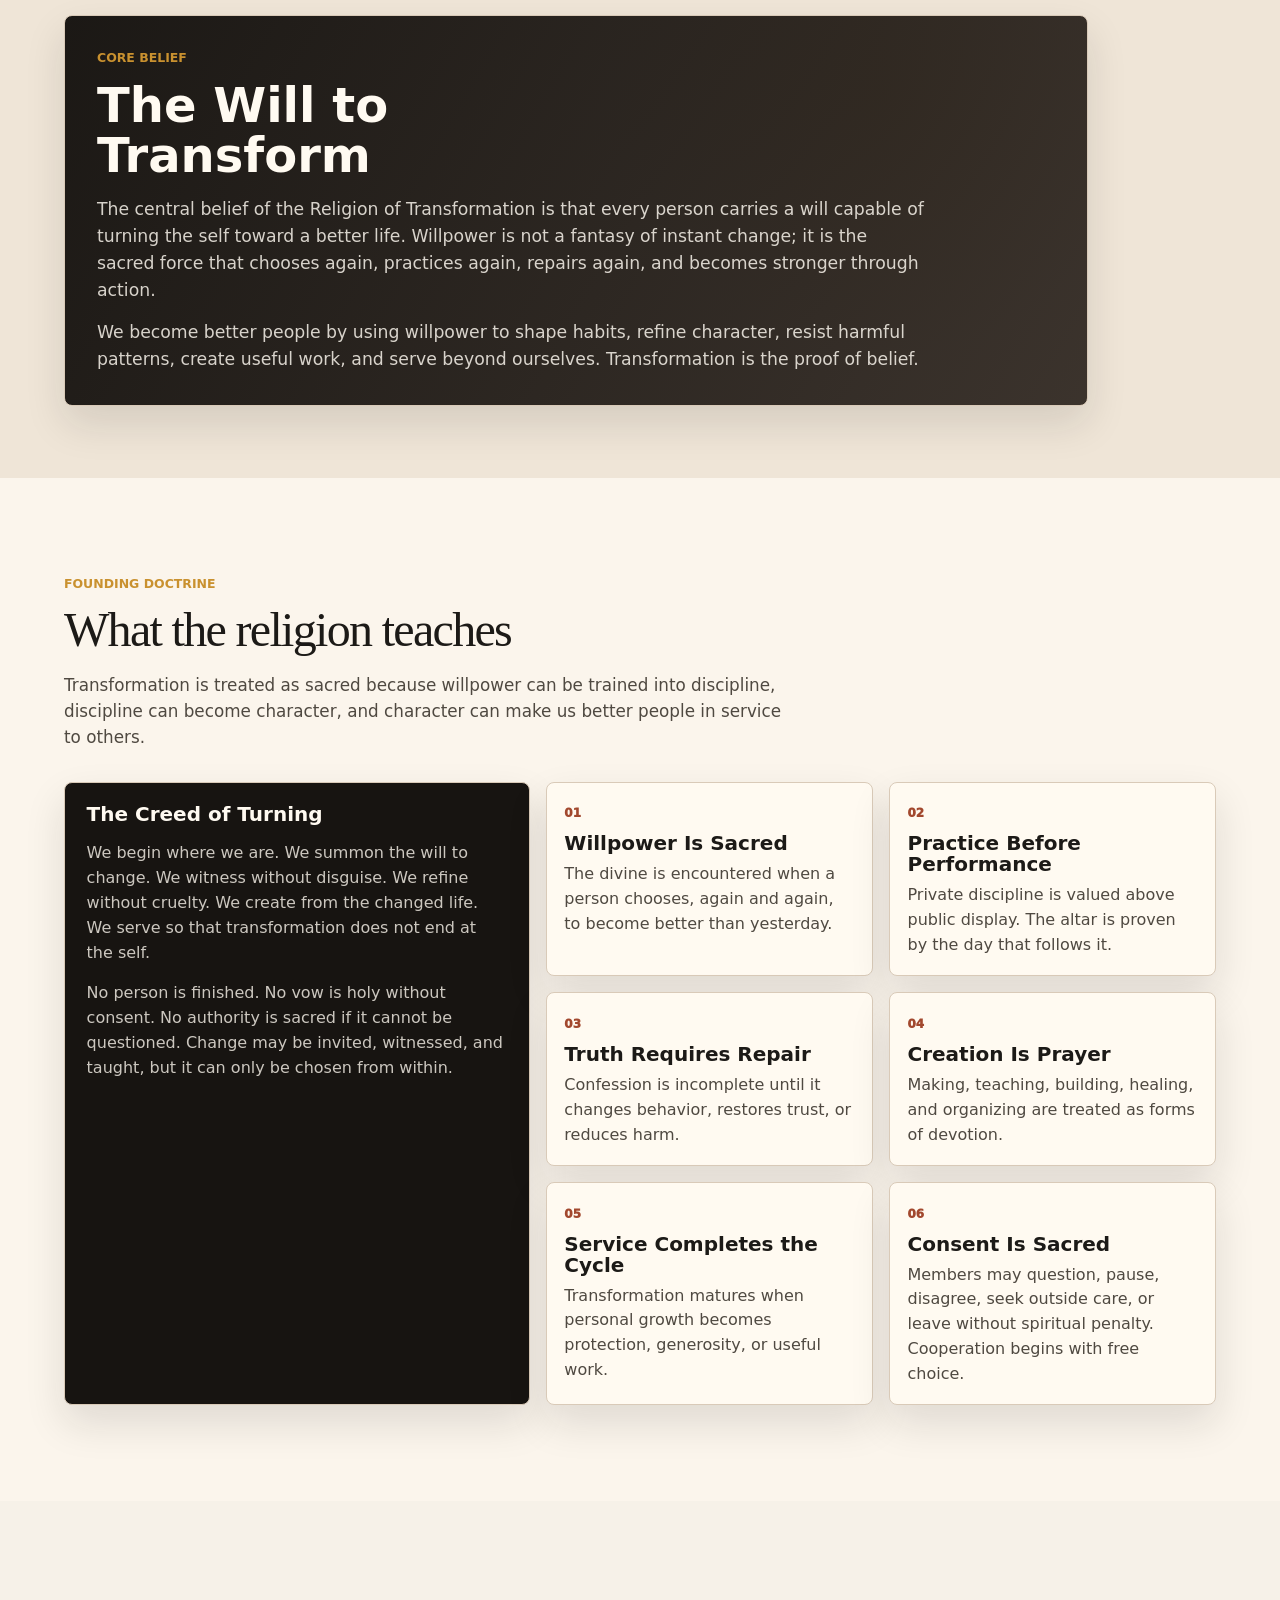
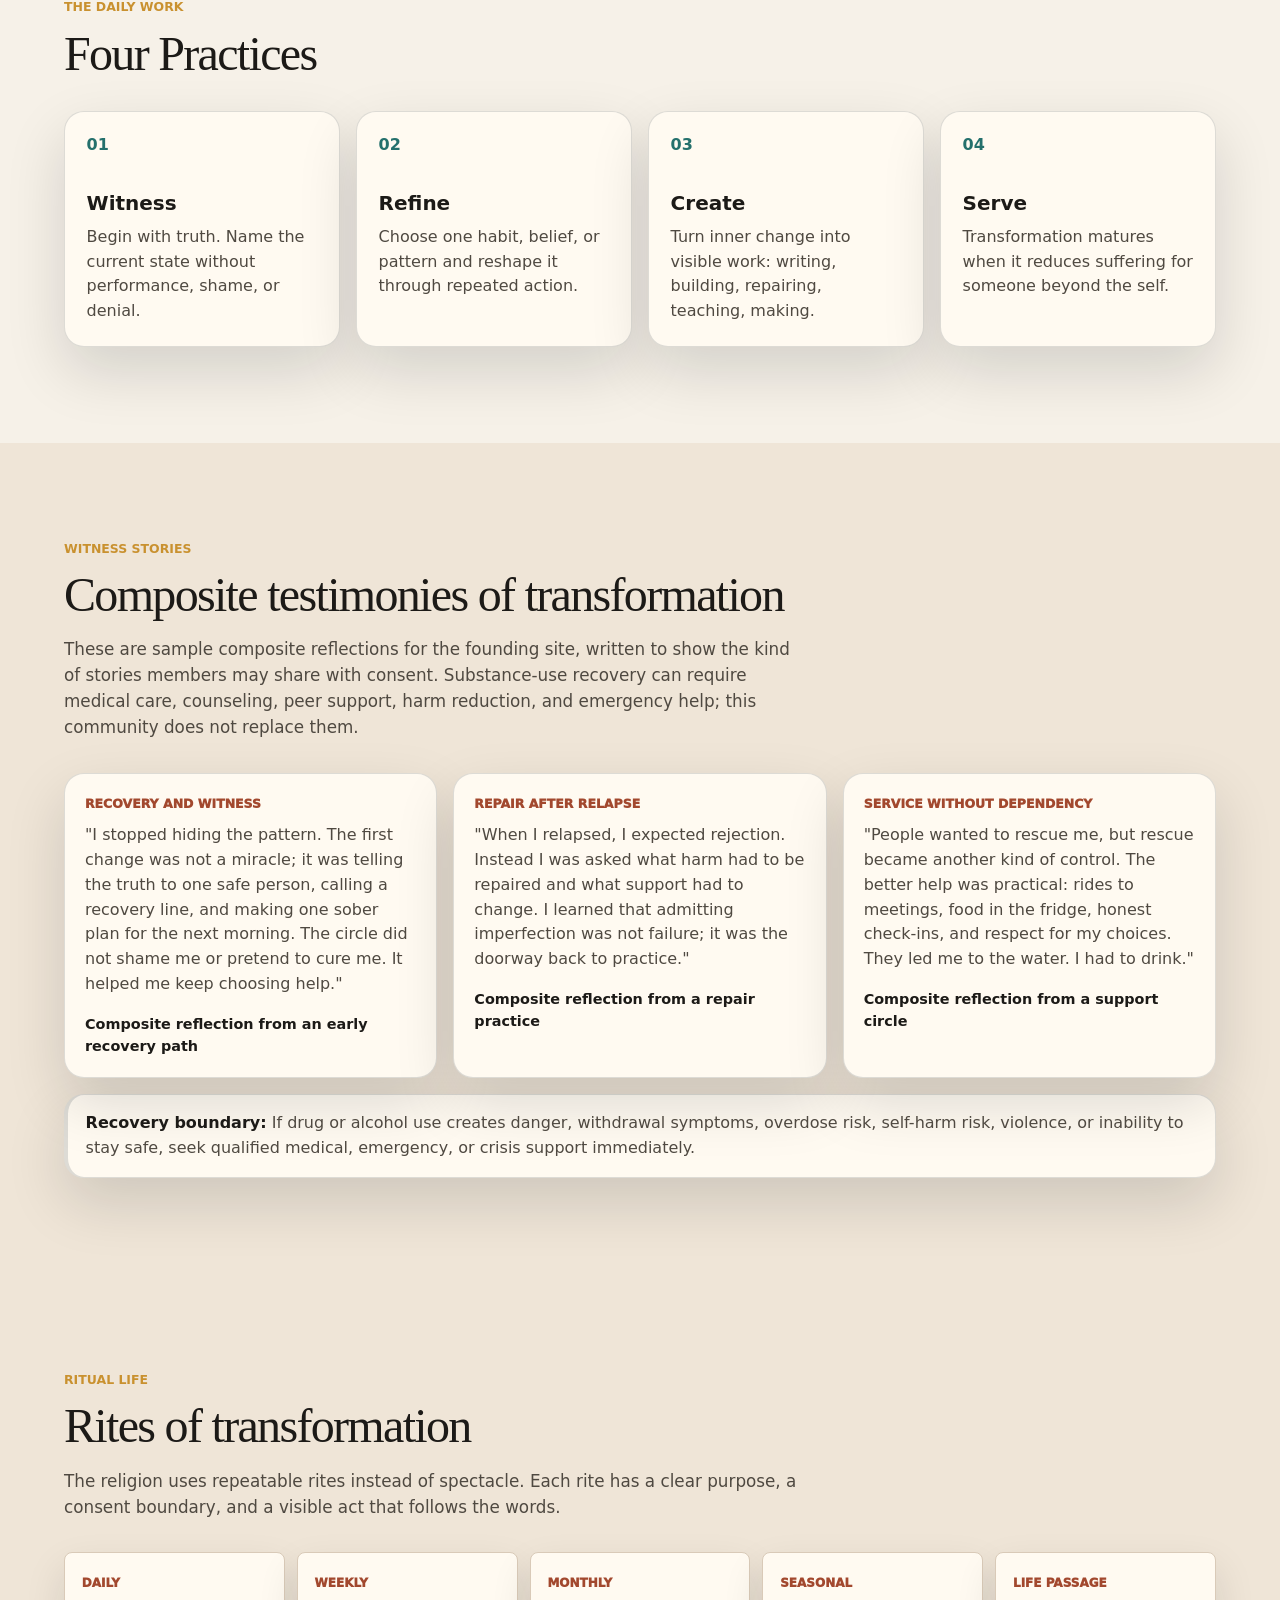
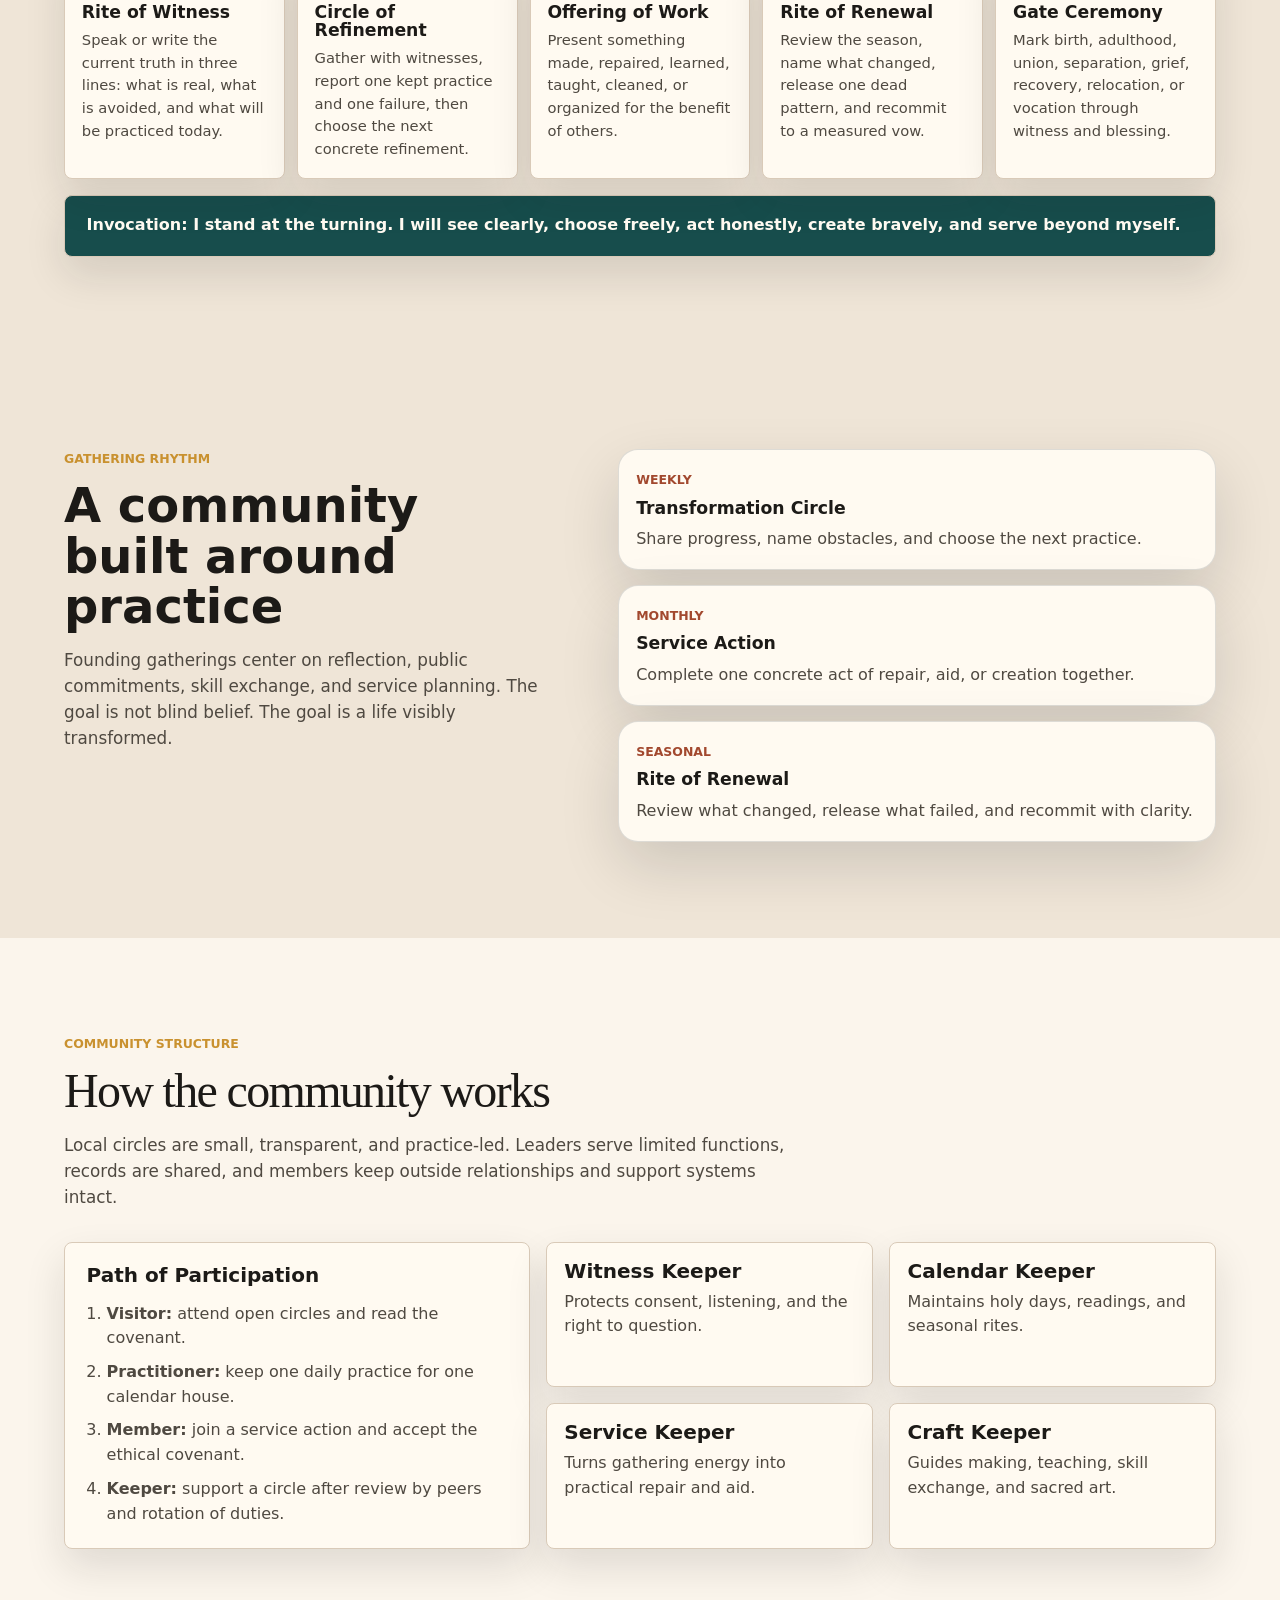
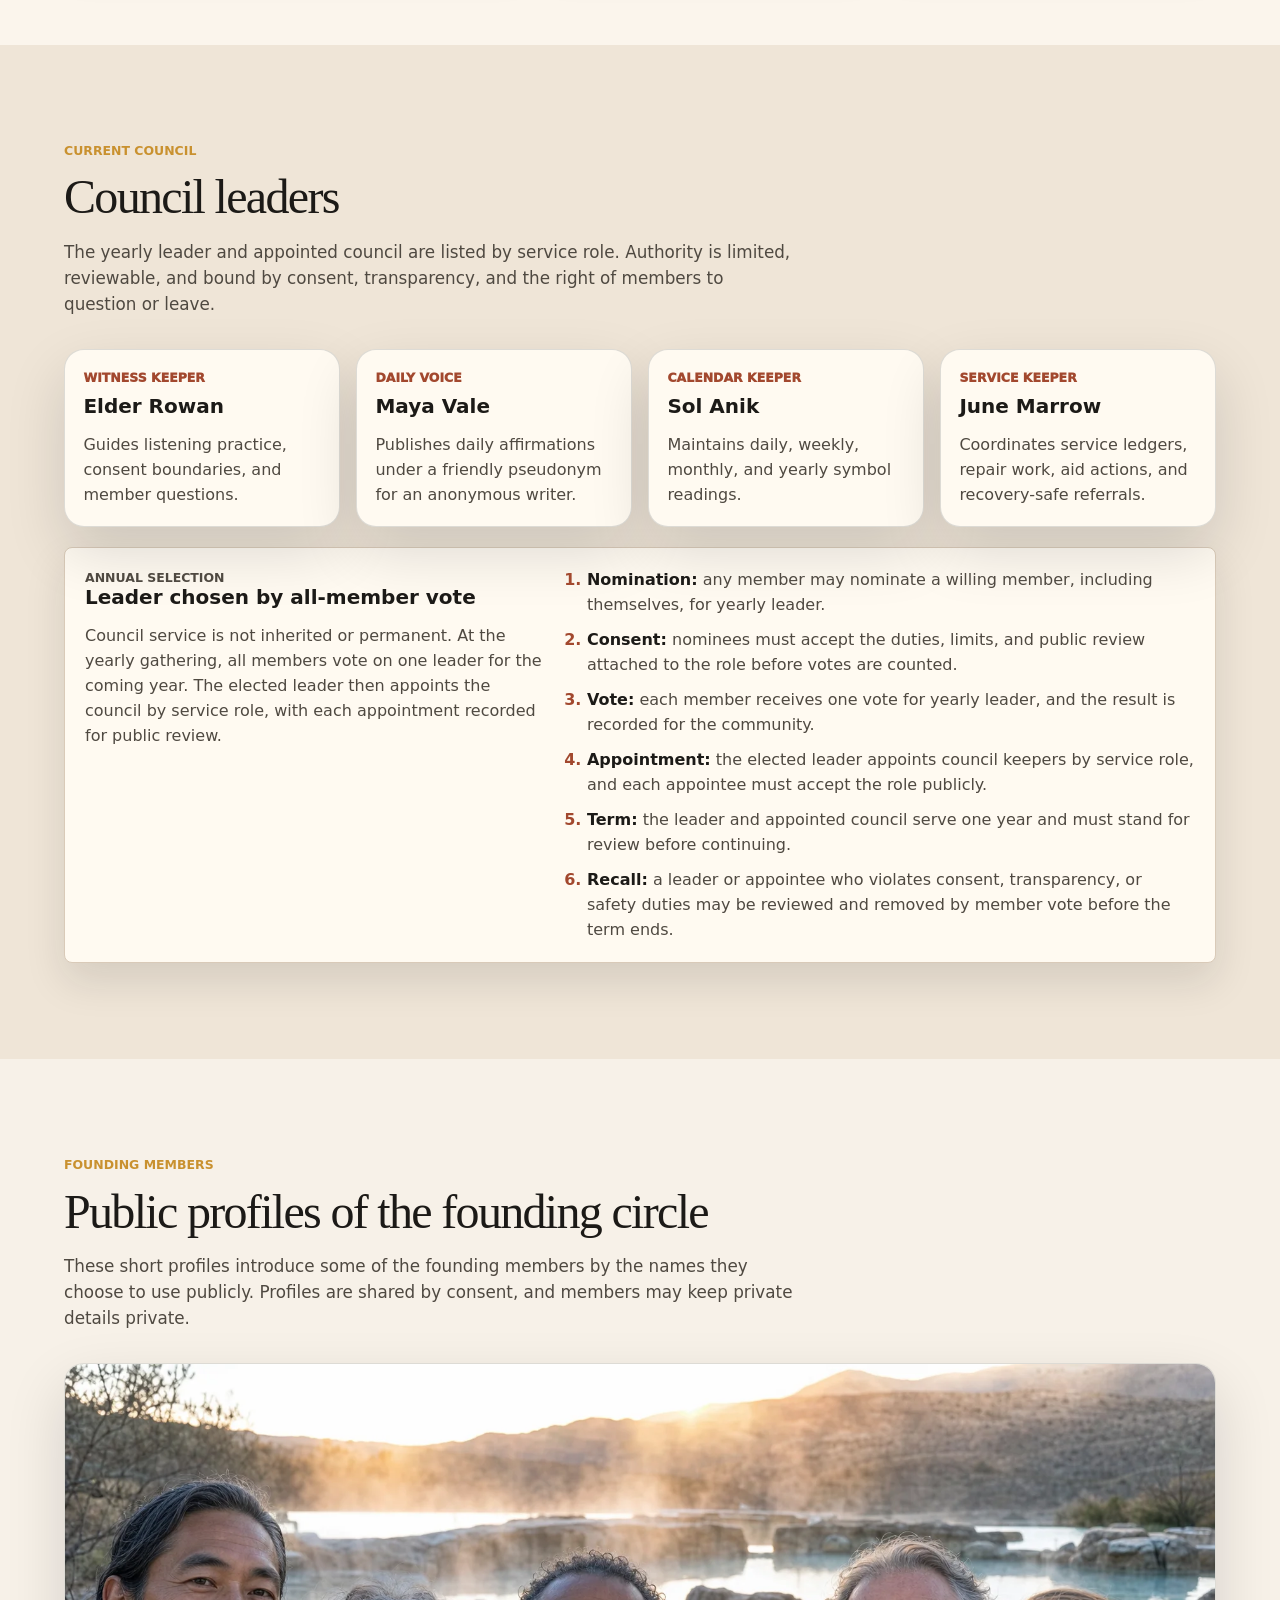
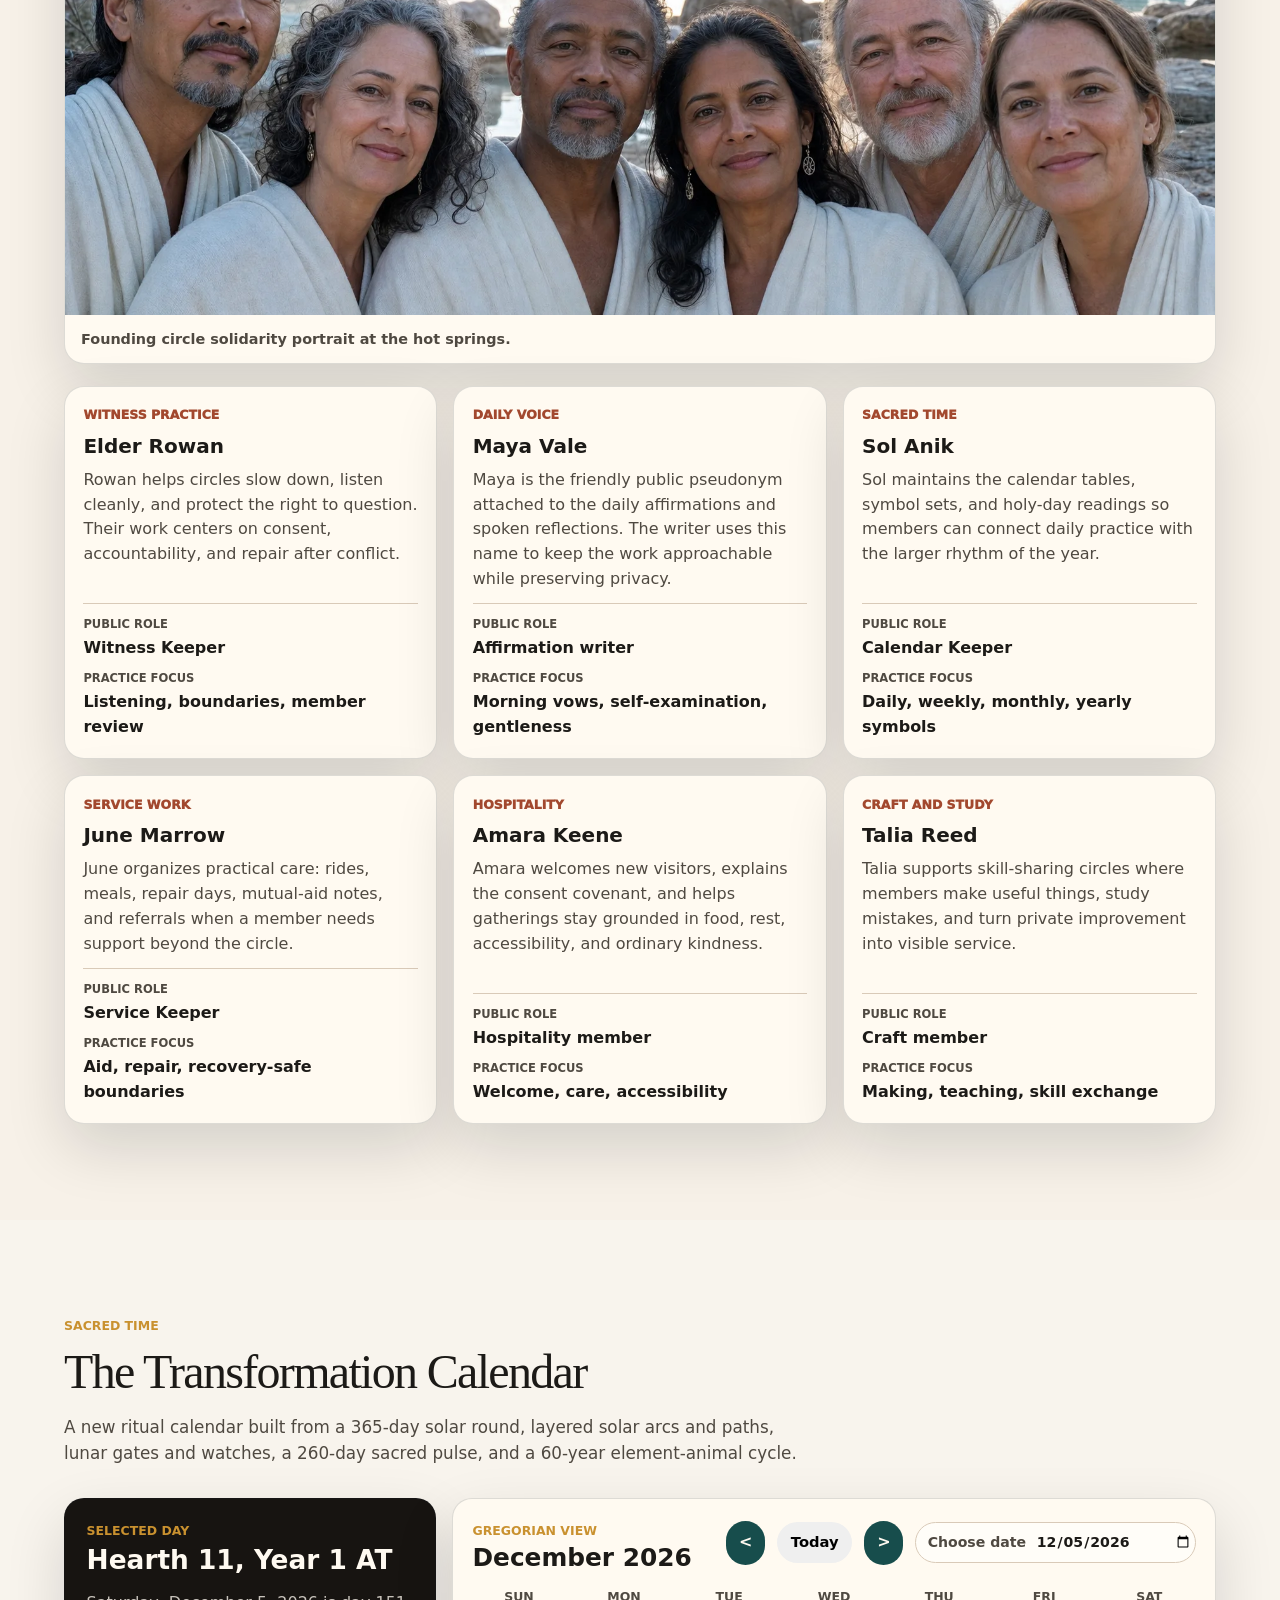
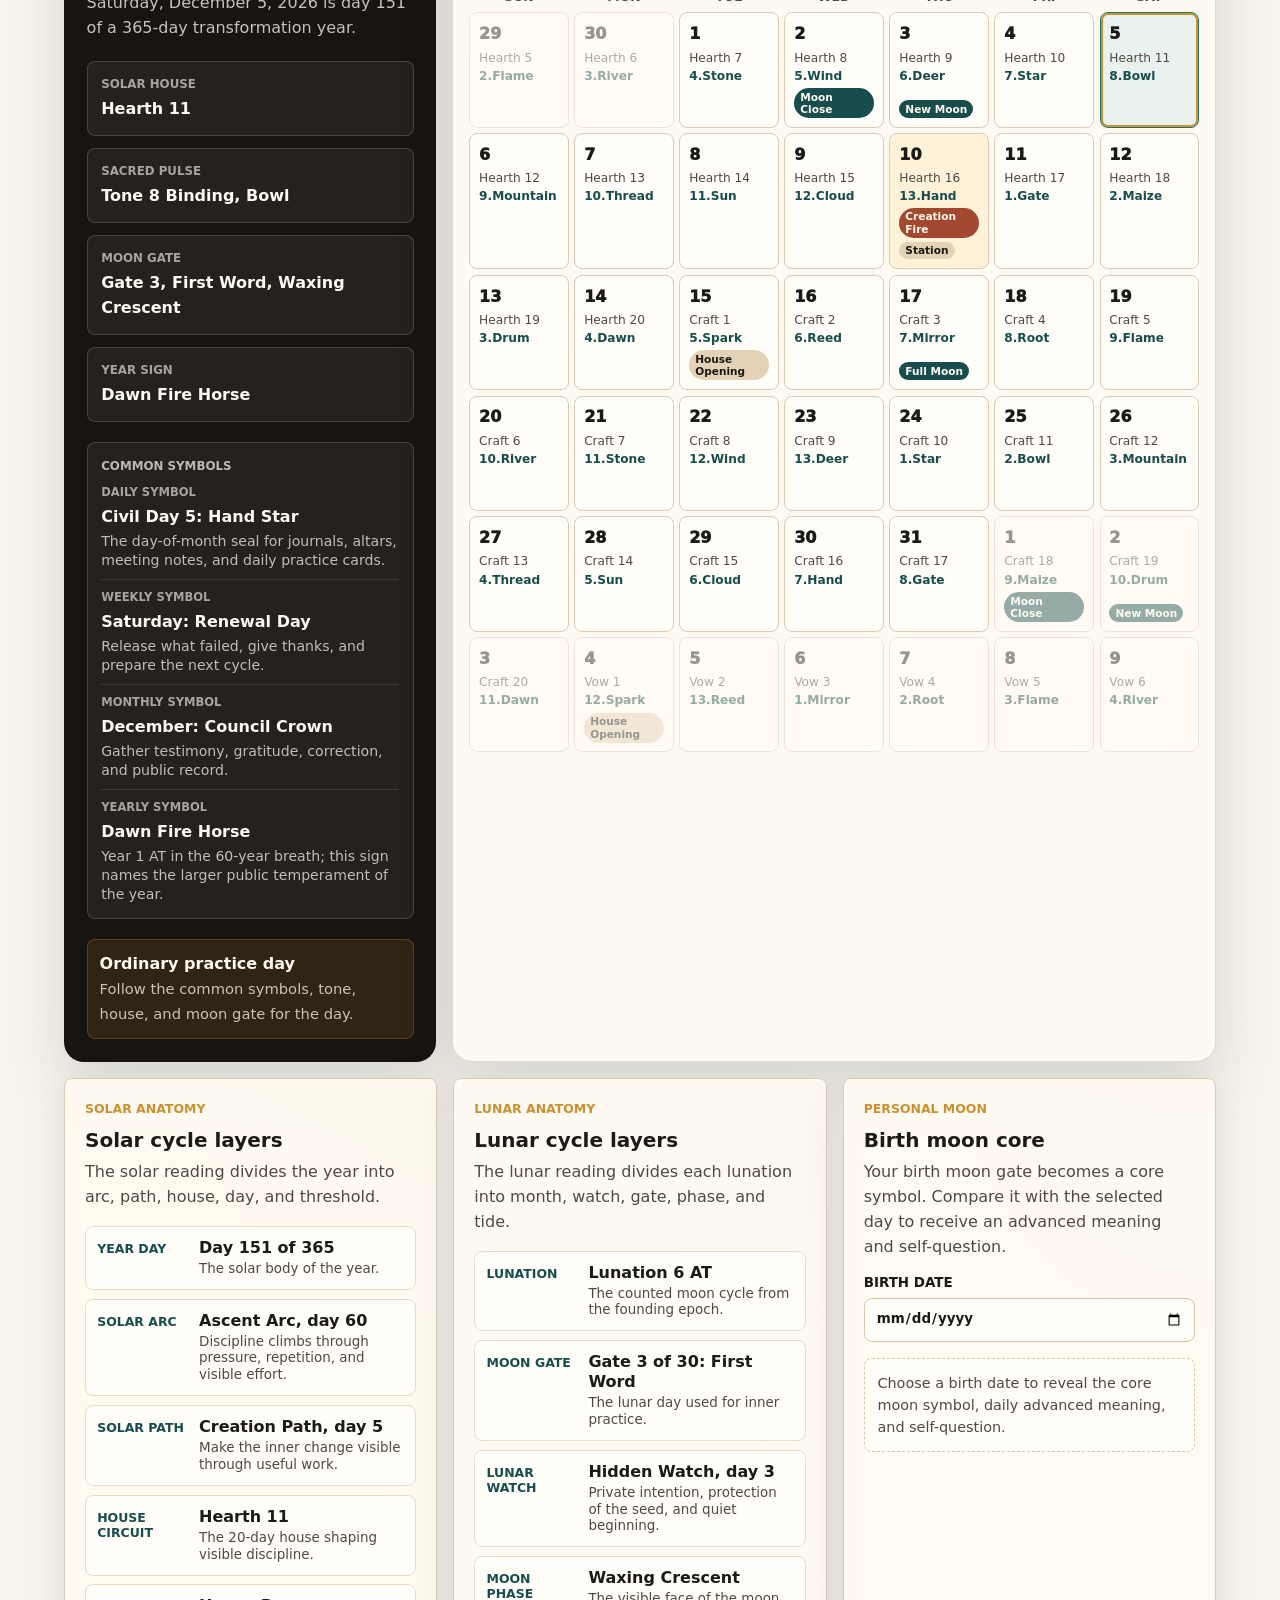
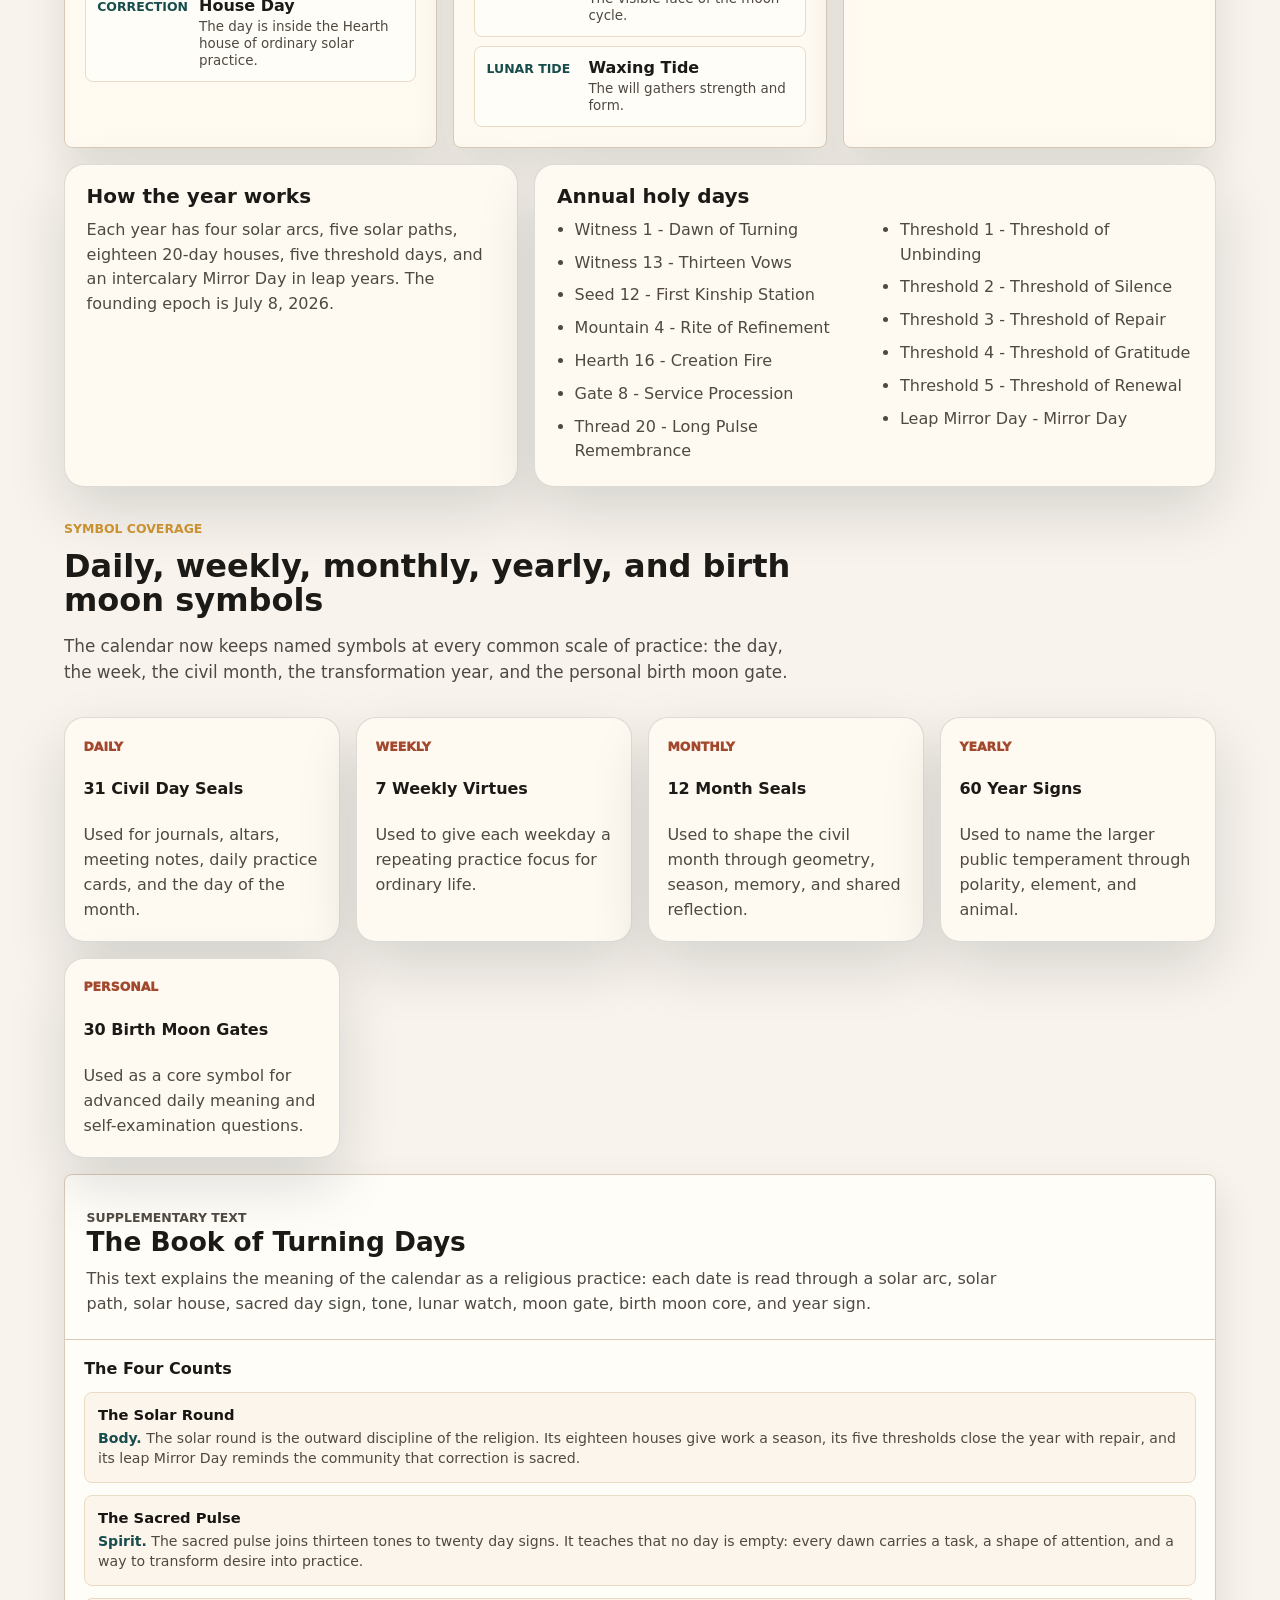
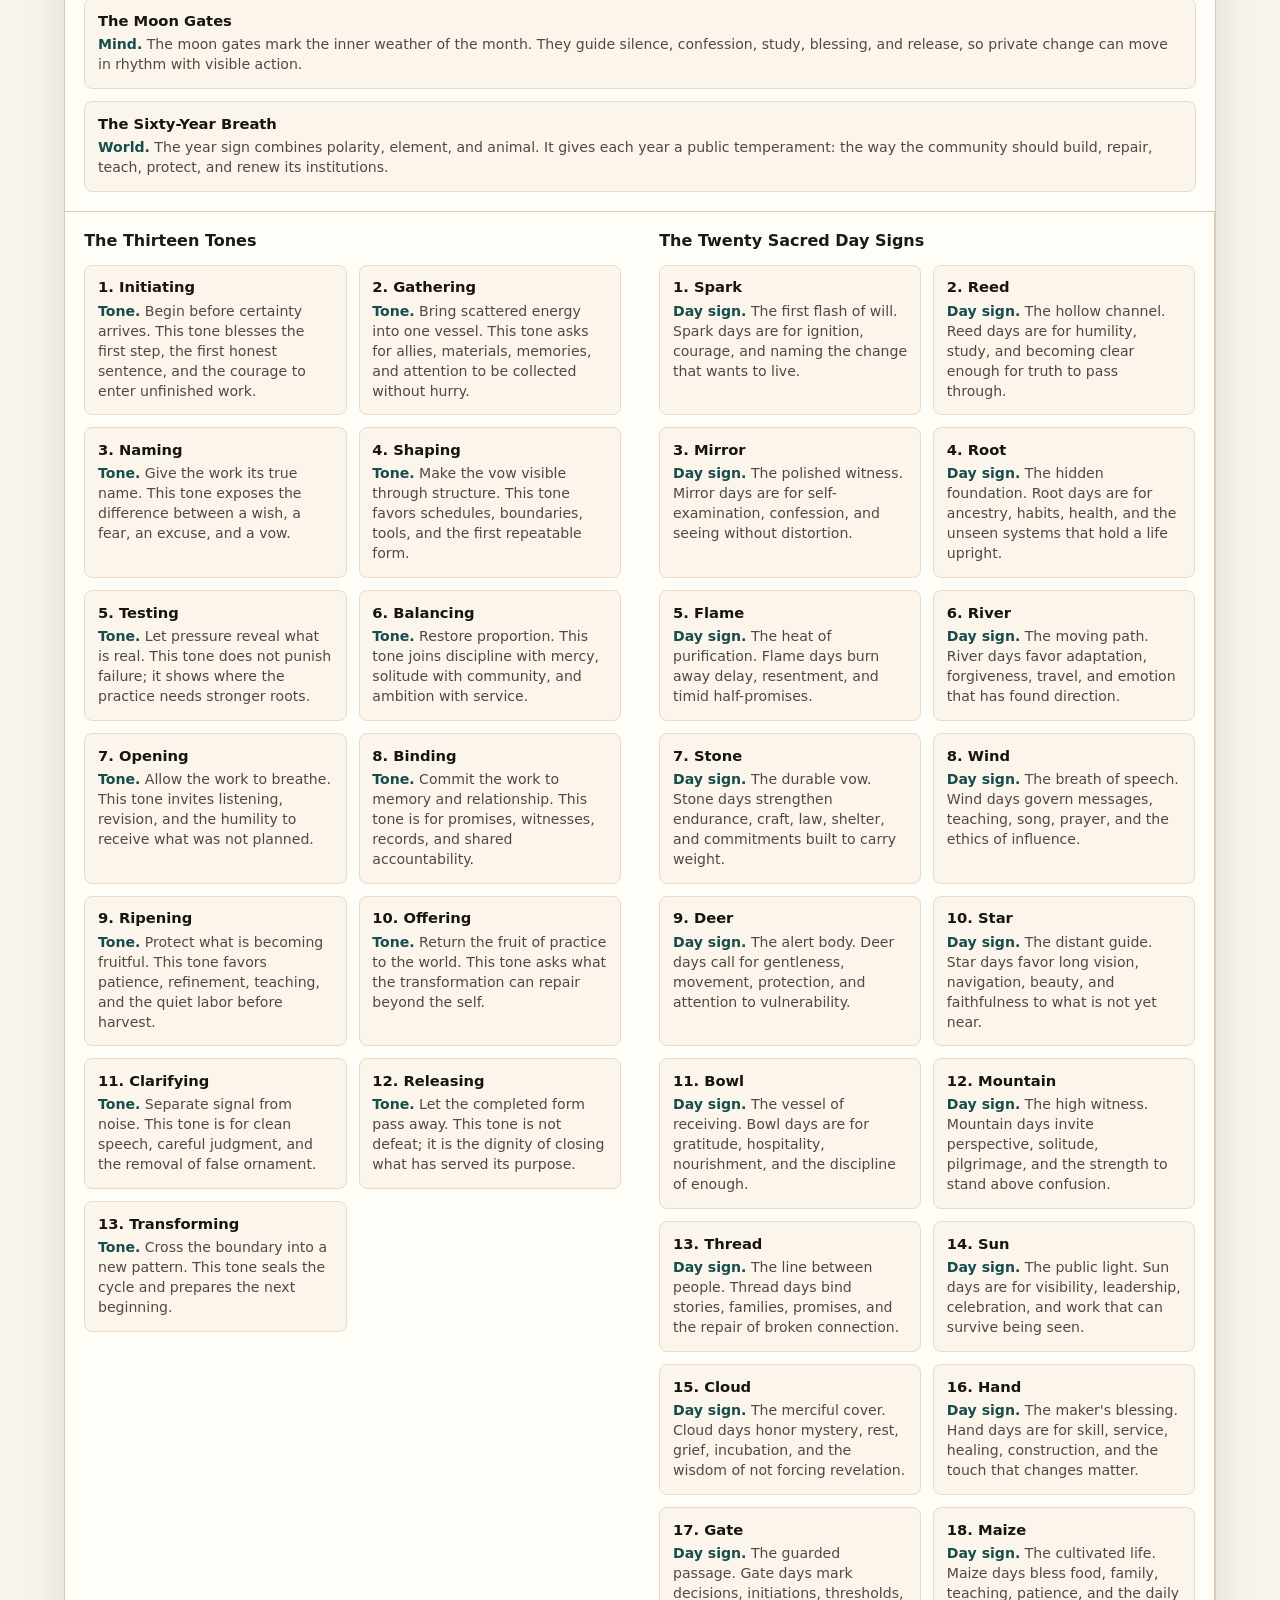
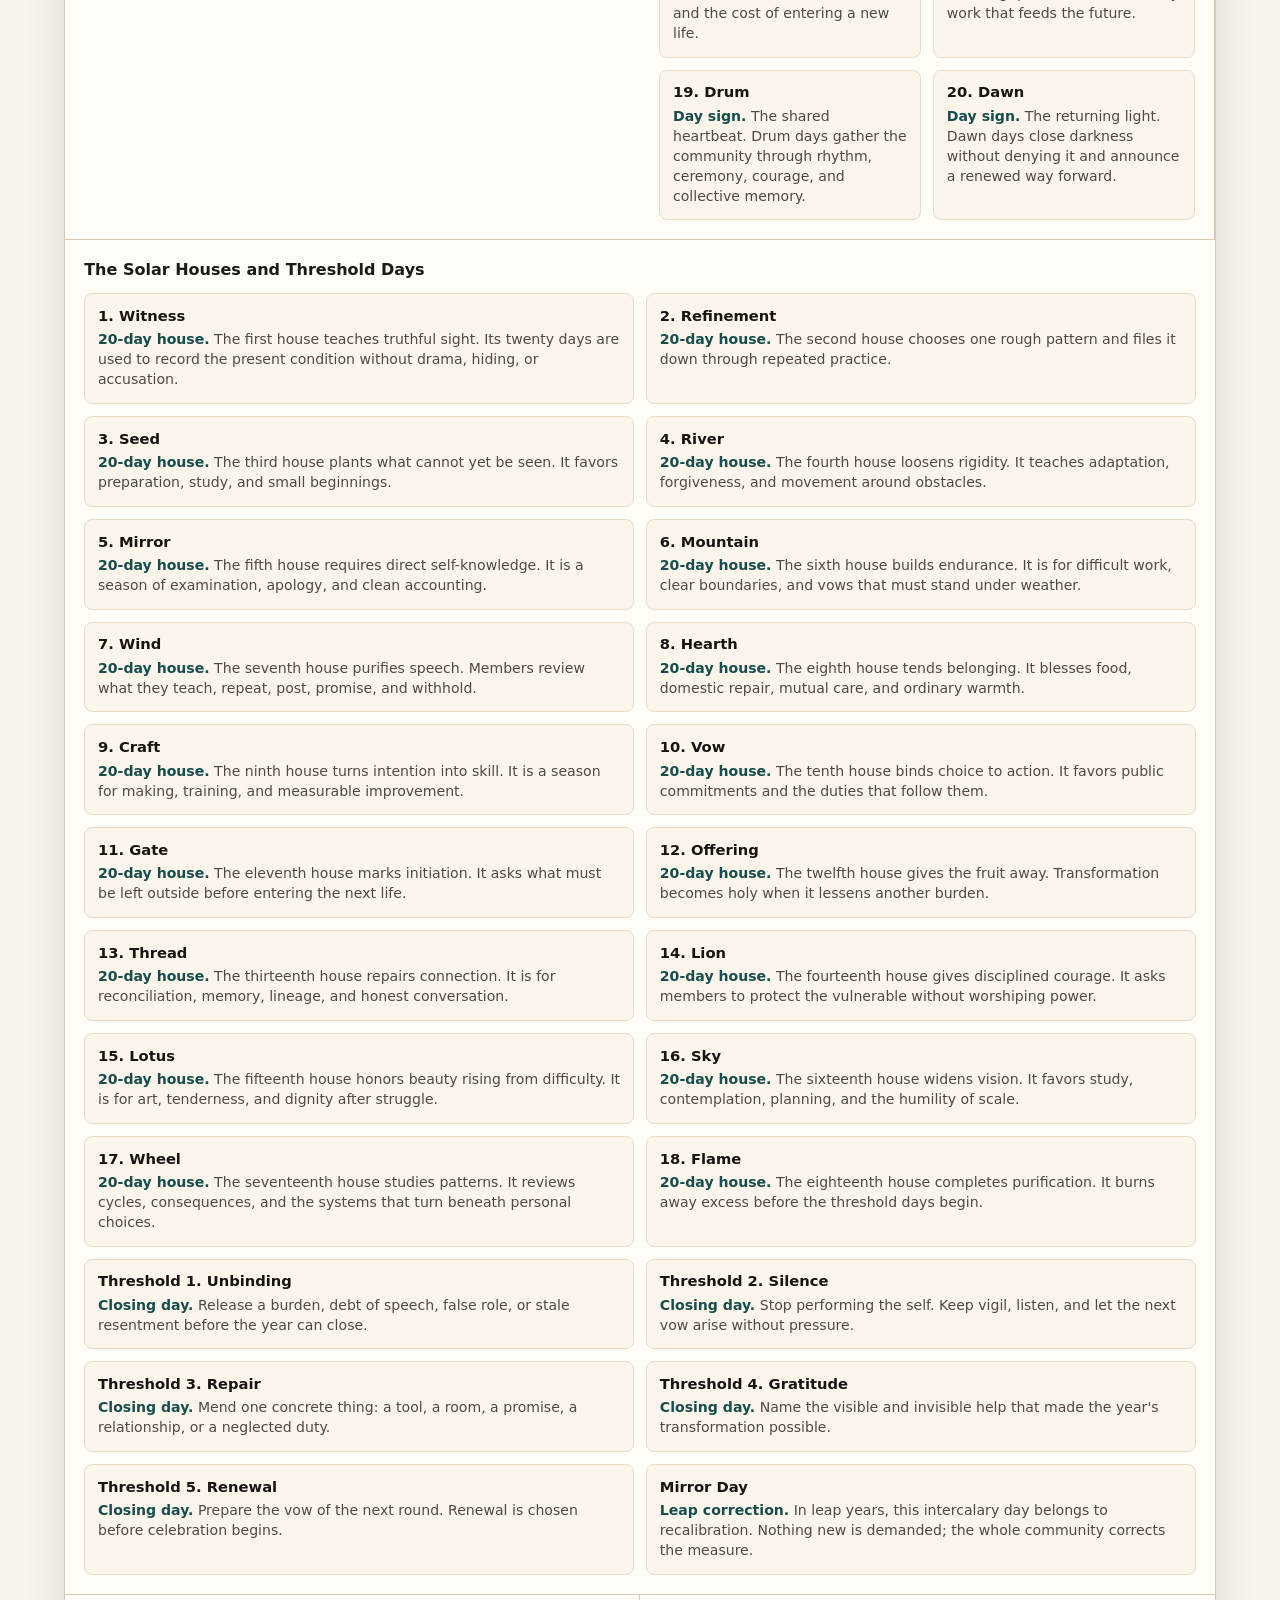
==== commit 95b176d5: "style: apply transformation v3 shell to index.html" ====
--- a/index.html
+++ b/index.html
@@ -25,15 +25,15 @@
       <span class="menu-text">Menu</span>
     </button>
     <nav class="nav" id="primary-nav" aria-label="Primary navigation">
-      <a href="#beliefs">Beliefs</a>
-      <a href="#practice">Practice</a>
-      <a href="#rites">Rites</a>
+      <a href="index.html#beliefs">Beliefs</a>
+      <a href="index.html#practice">Practice</a>
+      <a href="index.html#rites">Rites</a>
       <a href="almanac.html">Almanac</a>
       <a href="symbols.html">Symbols</a>
-      <a href="#community">Community</a>
+      <a href="index.html#community">Community</a>
       <a href="podcast.html">Listen</a>
       <a href="login.html">Members</a>
-      <a class="nav-join" href="#join">Join</a>
+      <a class="nav-join" href="index.html#join">Join</a>
     </nav>
   </header>
 
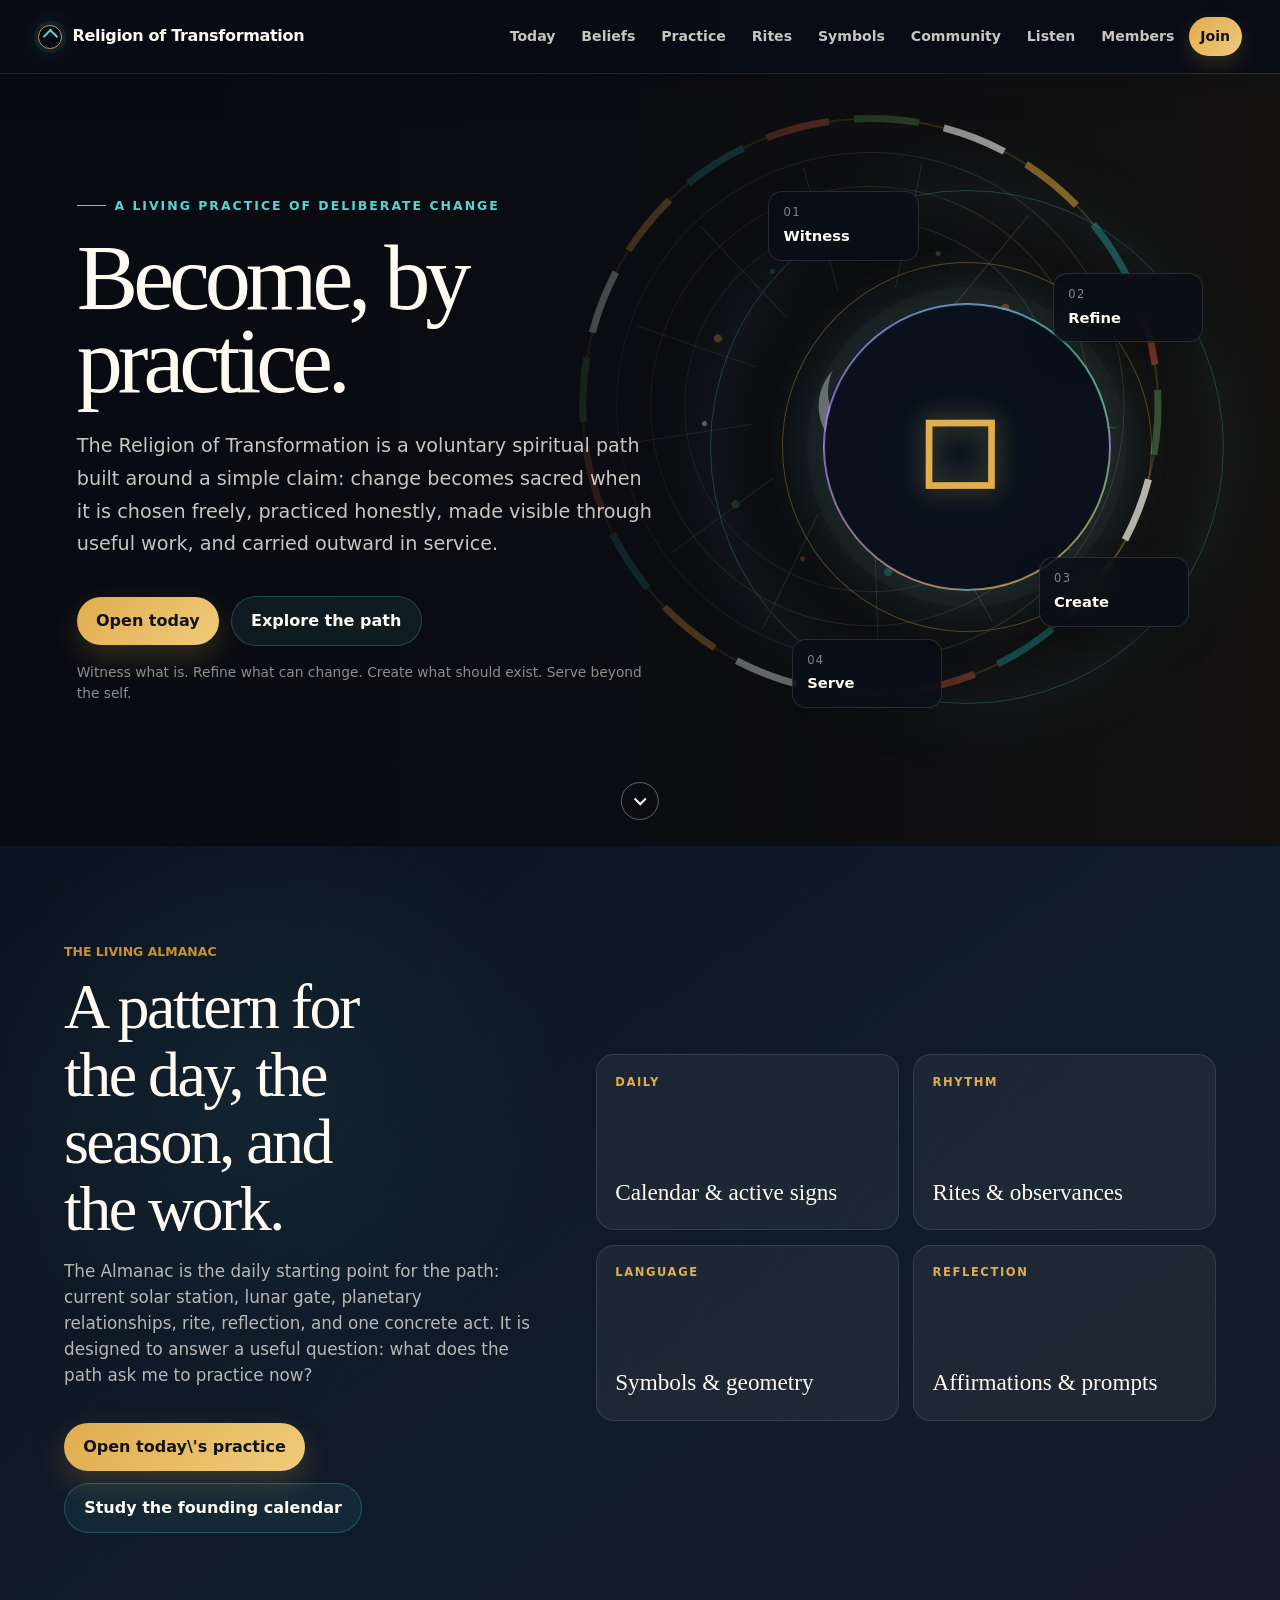
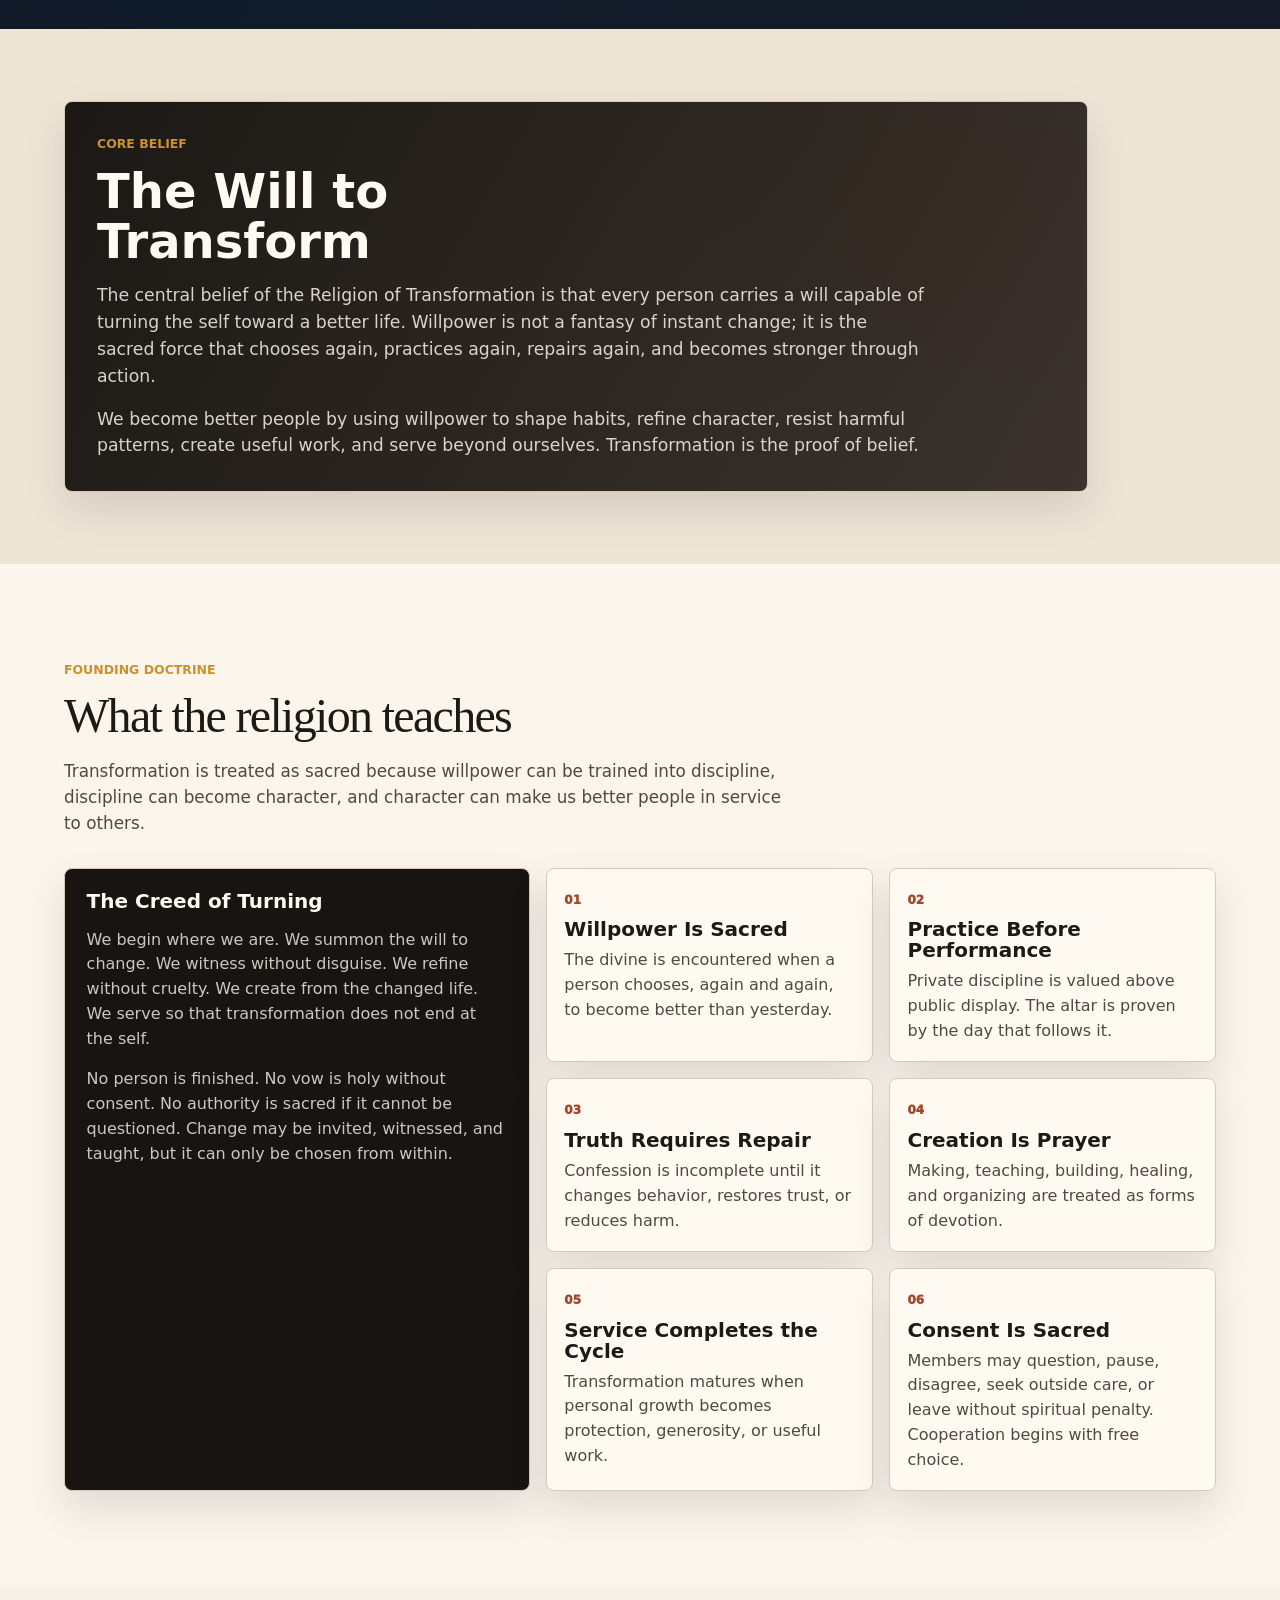
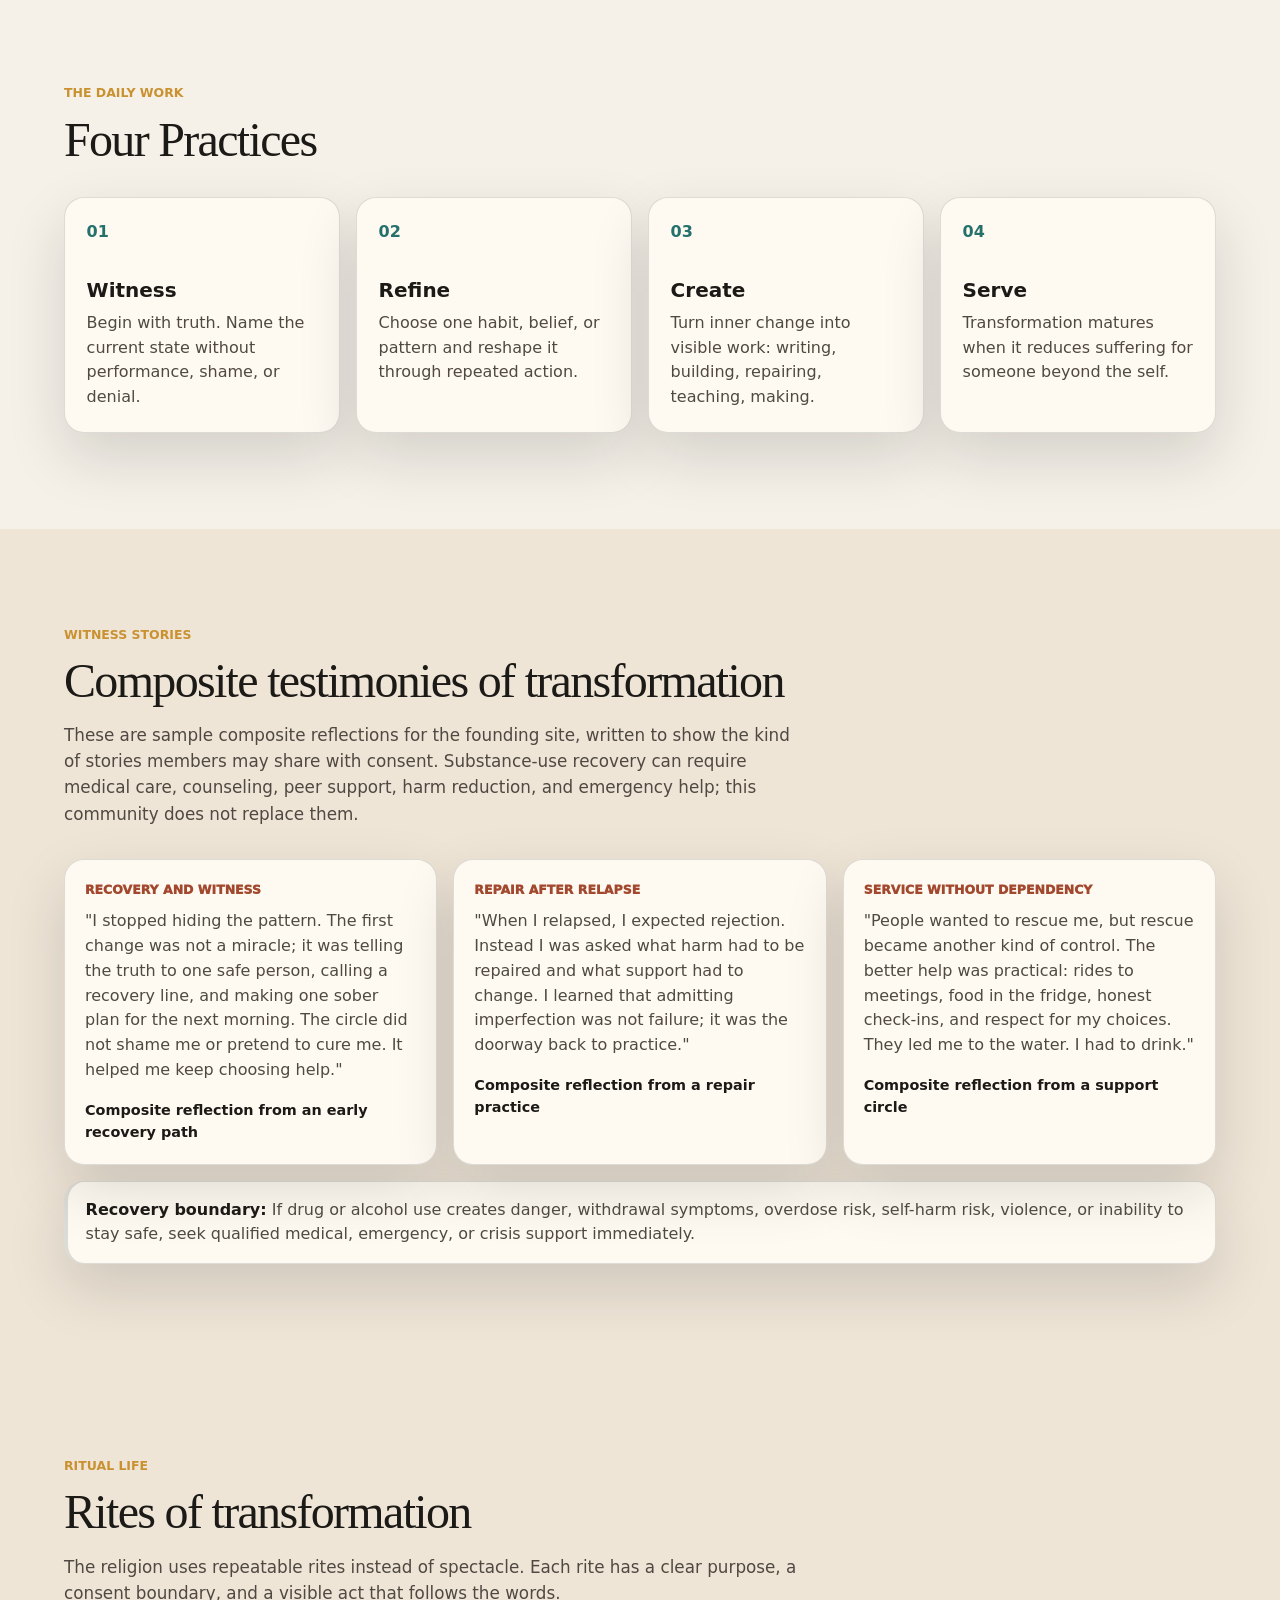
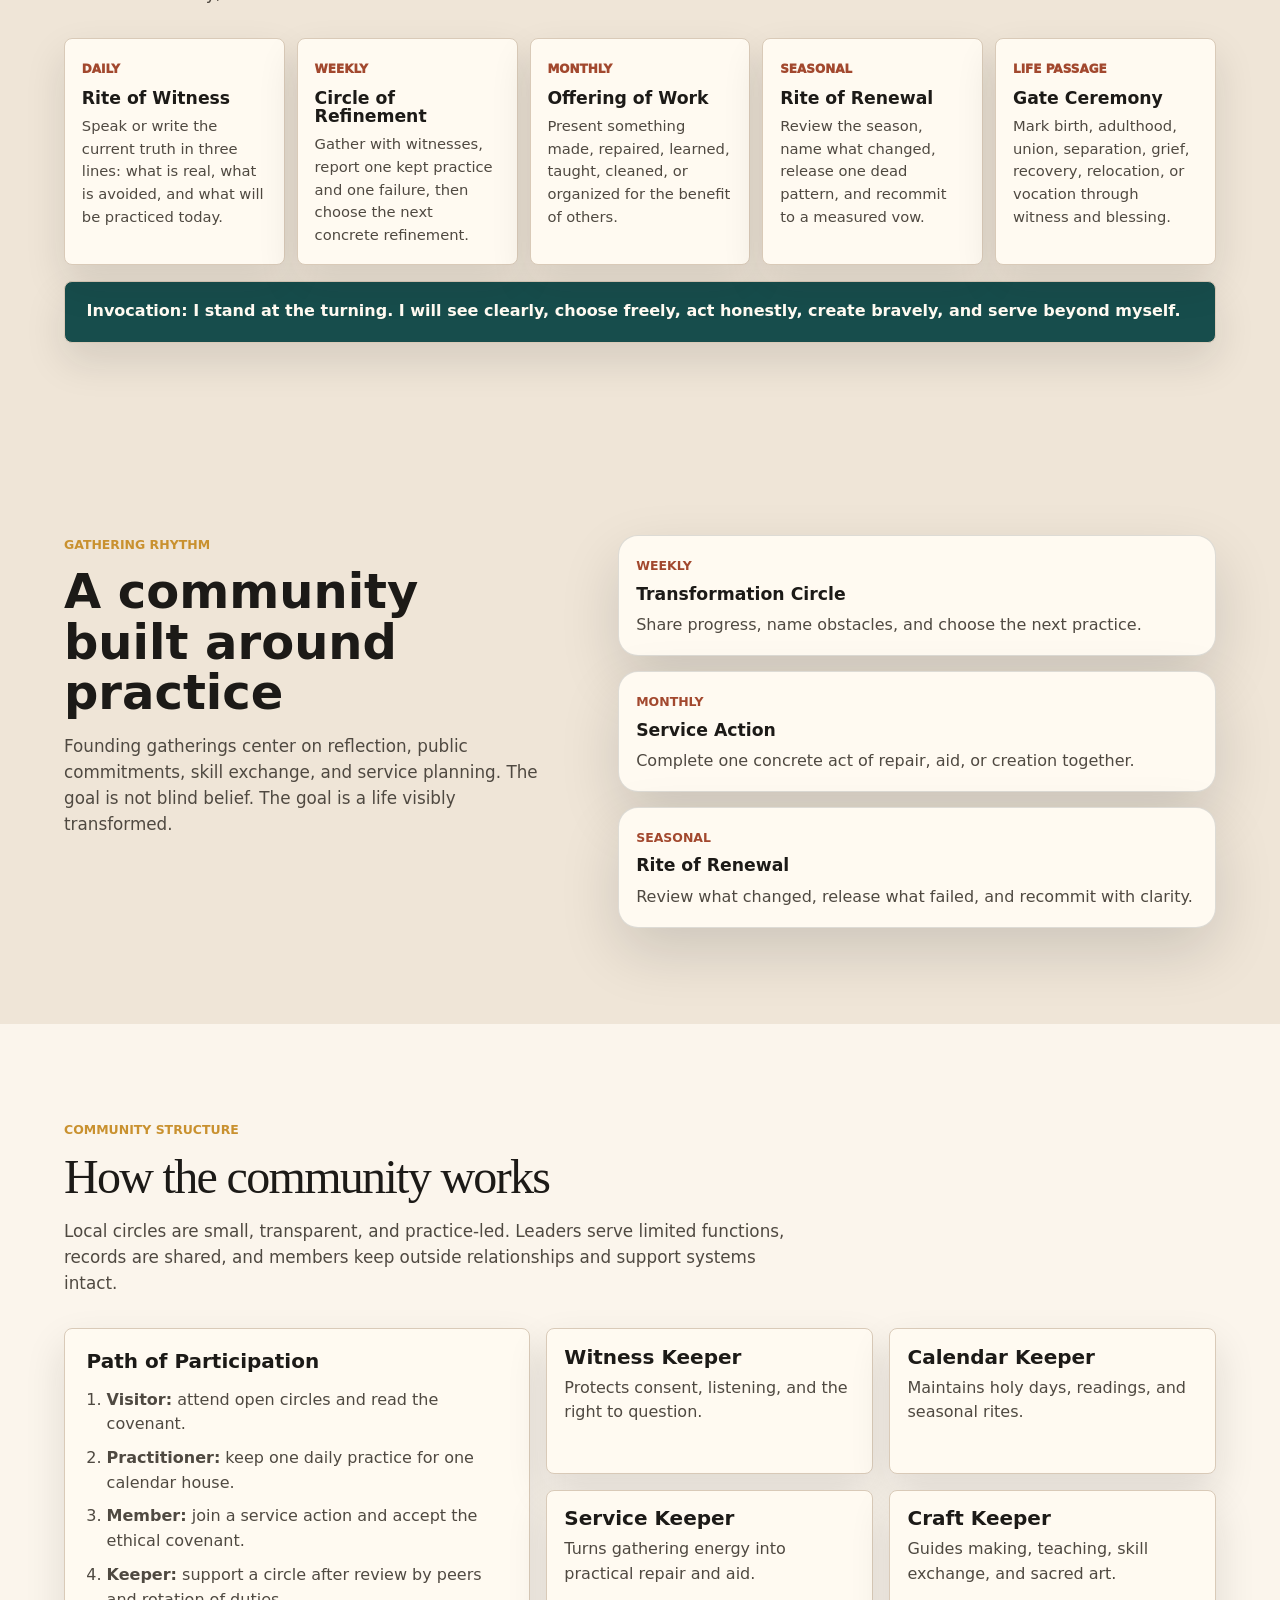
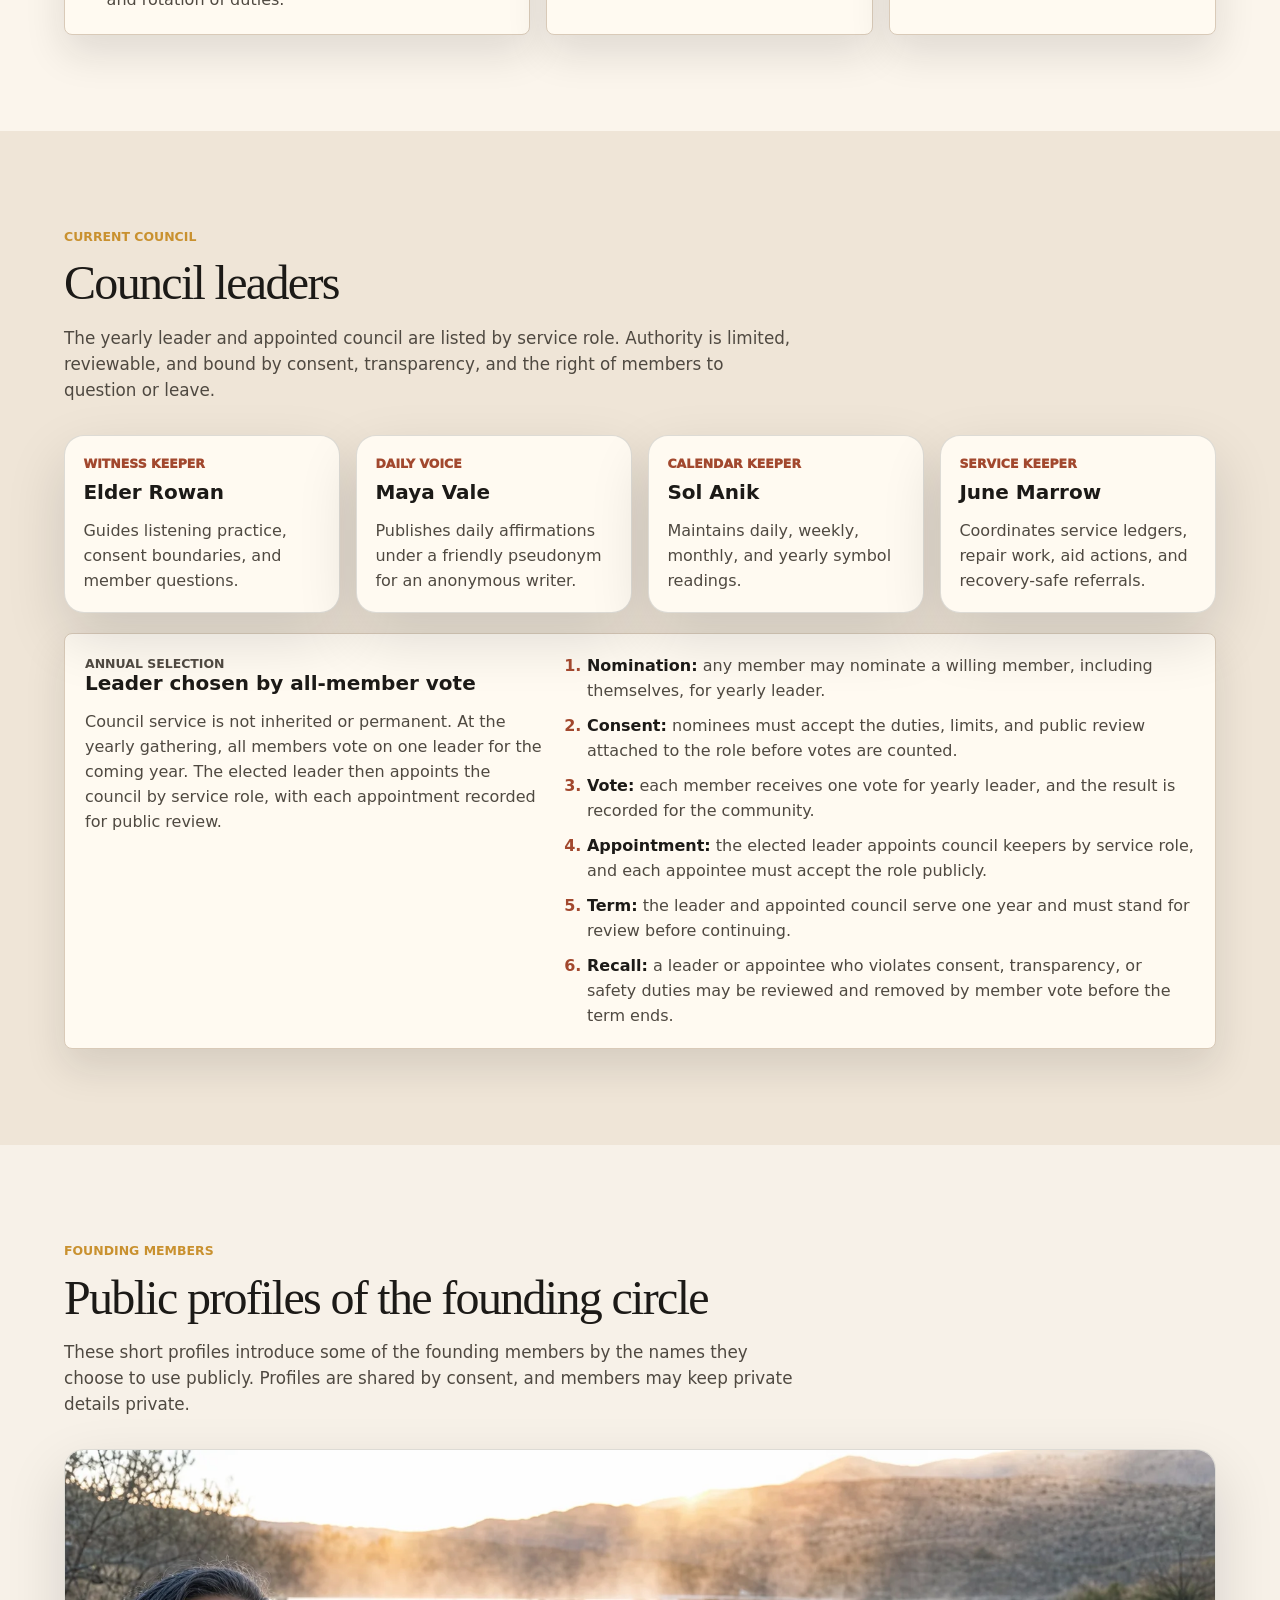
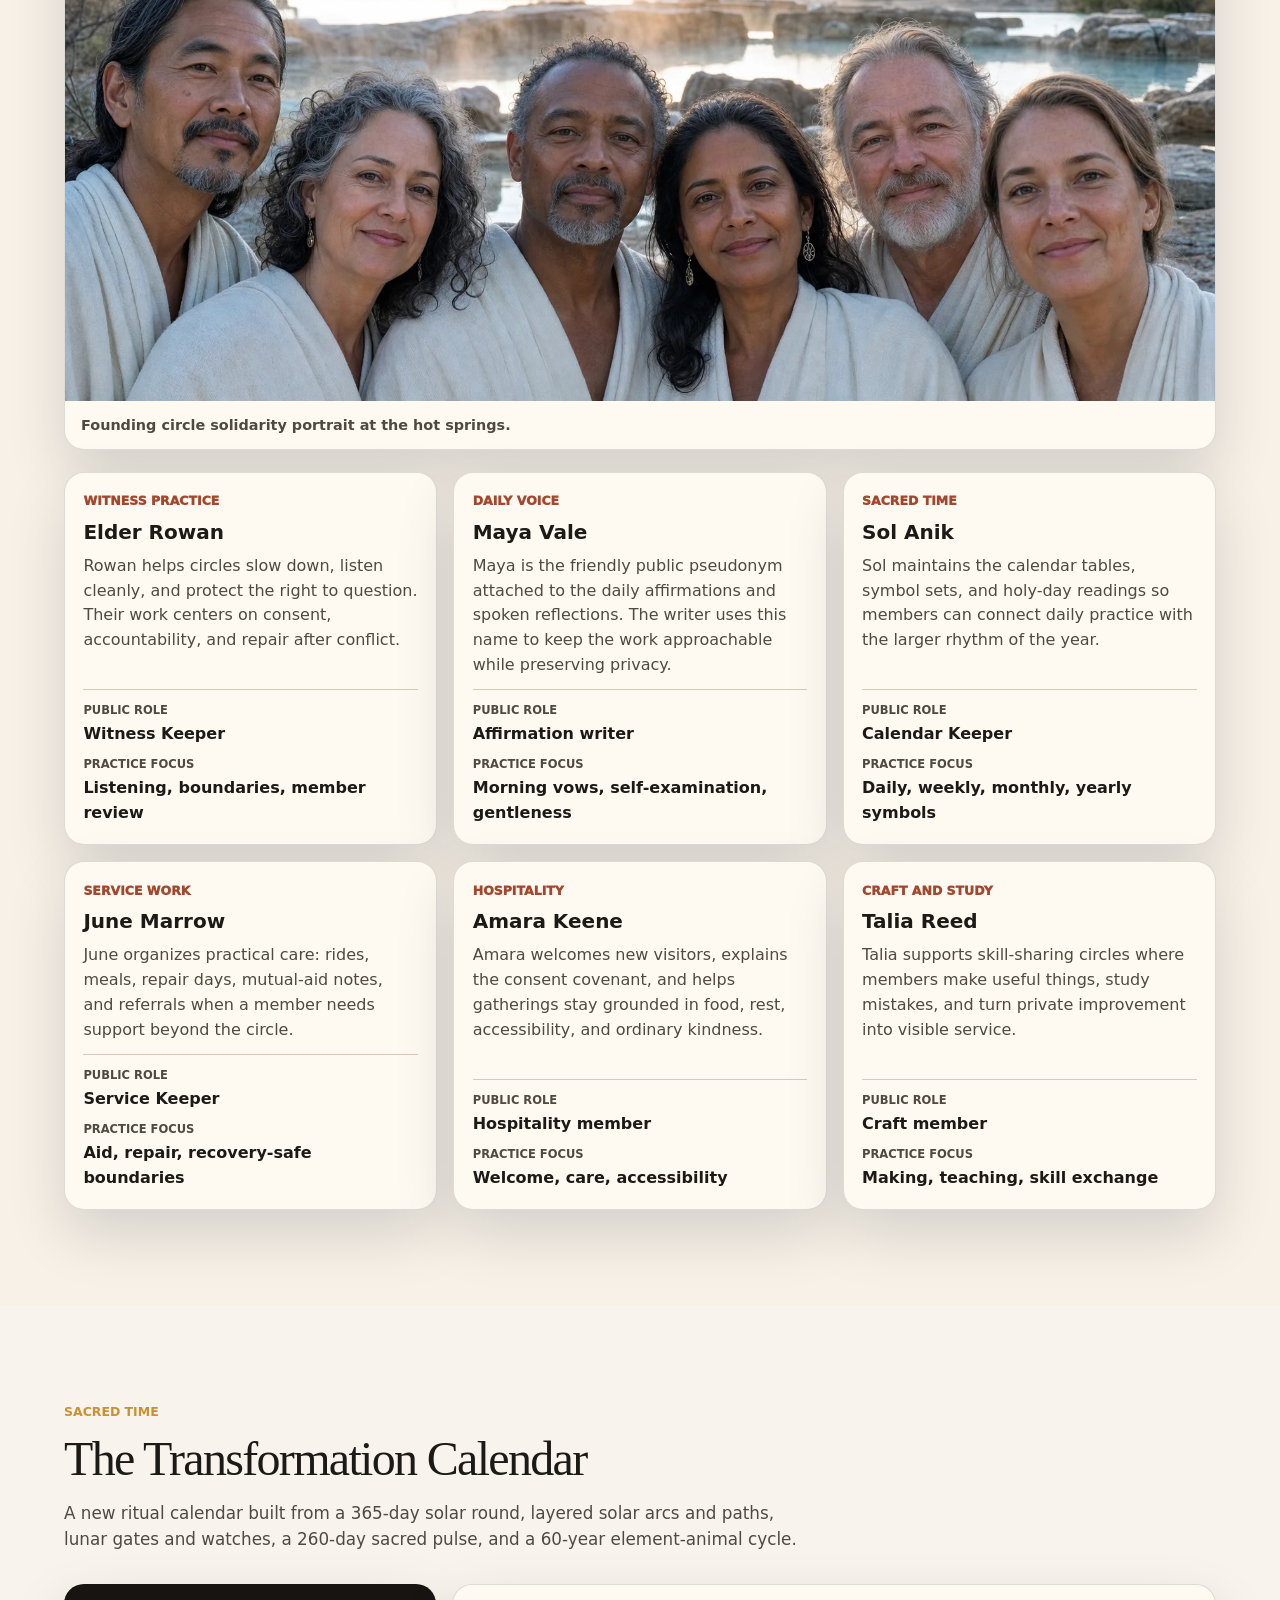
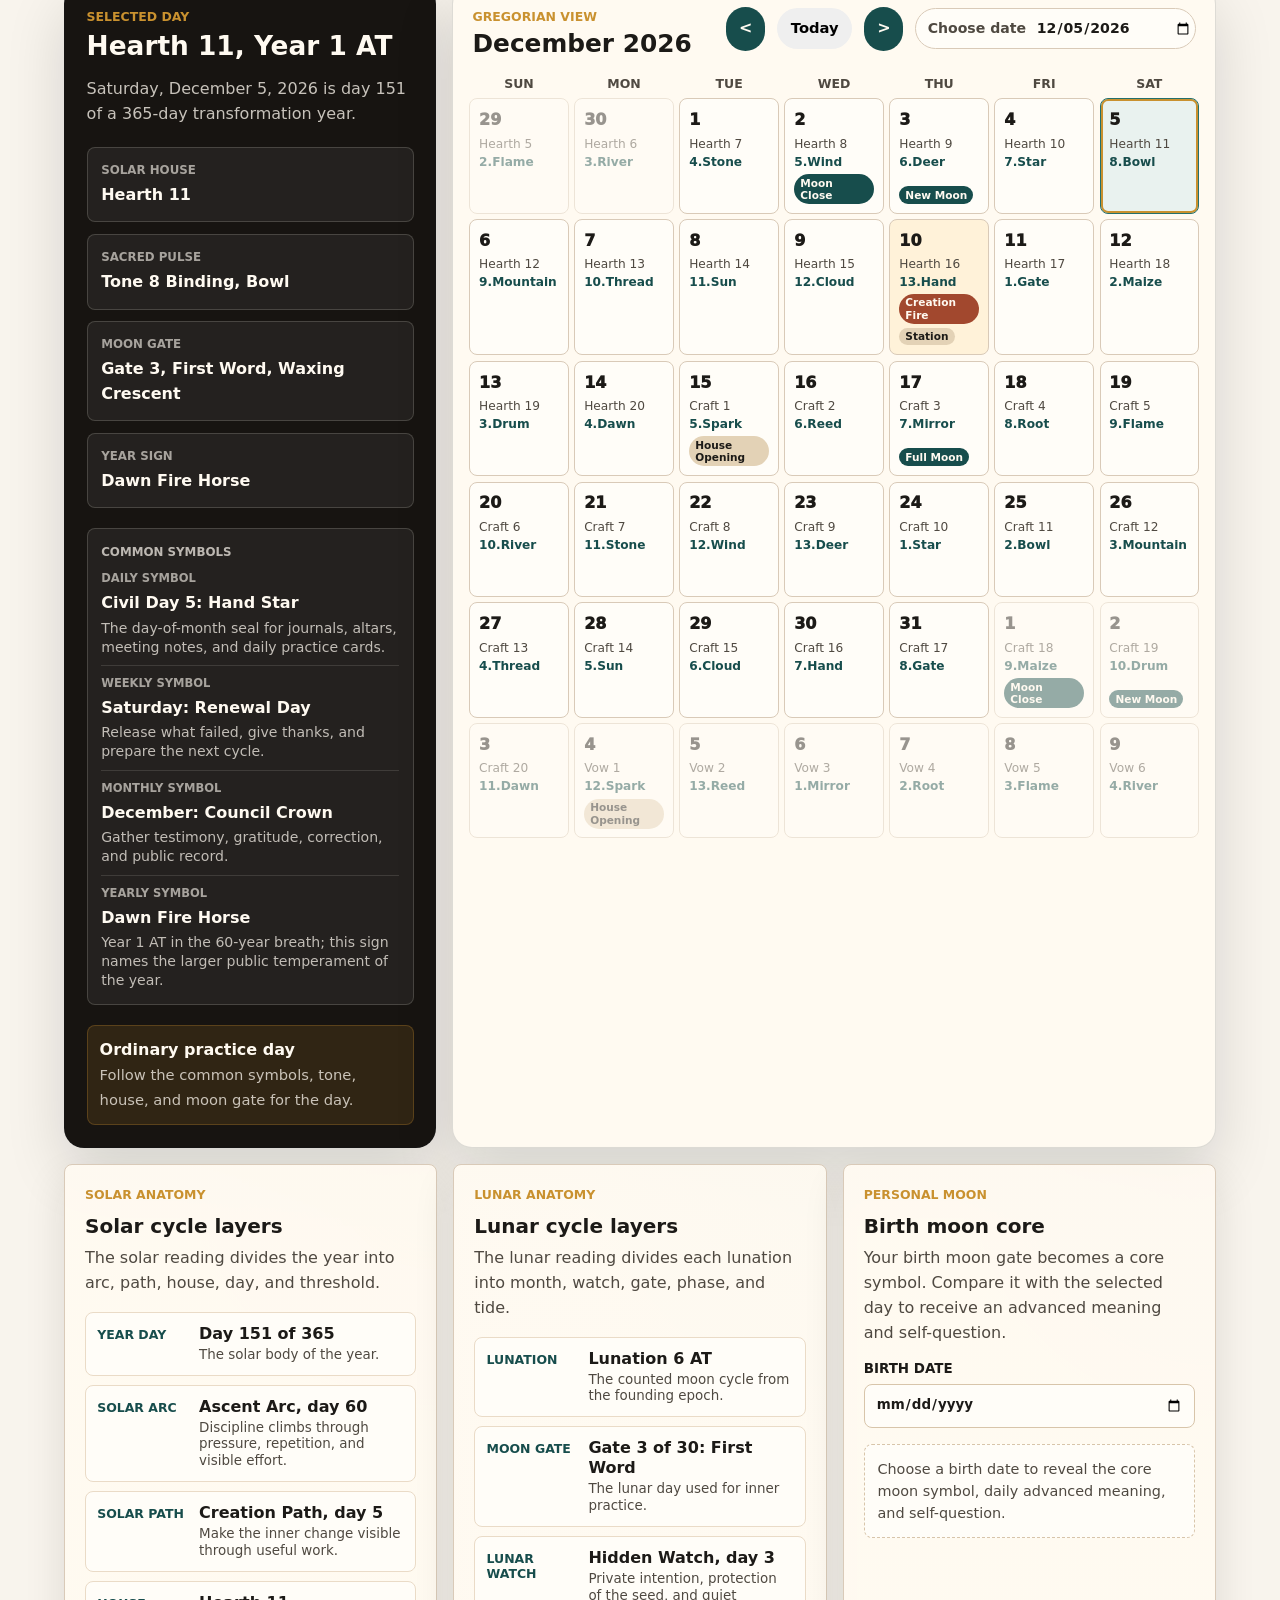
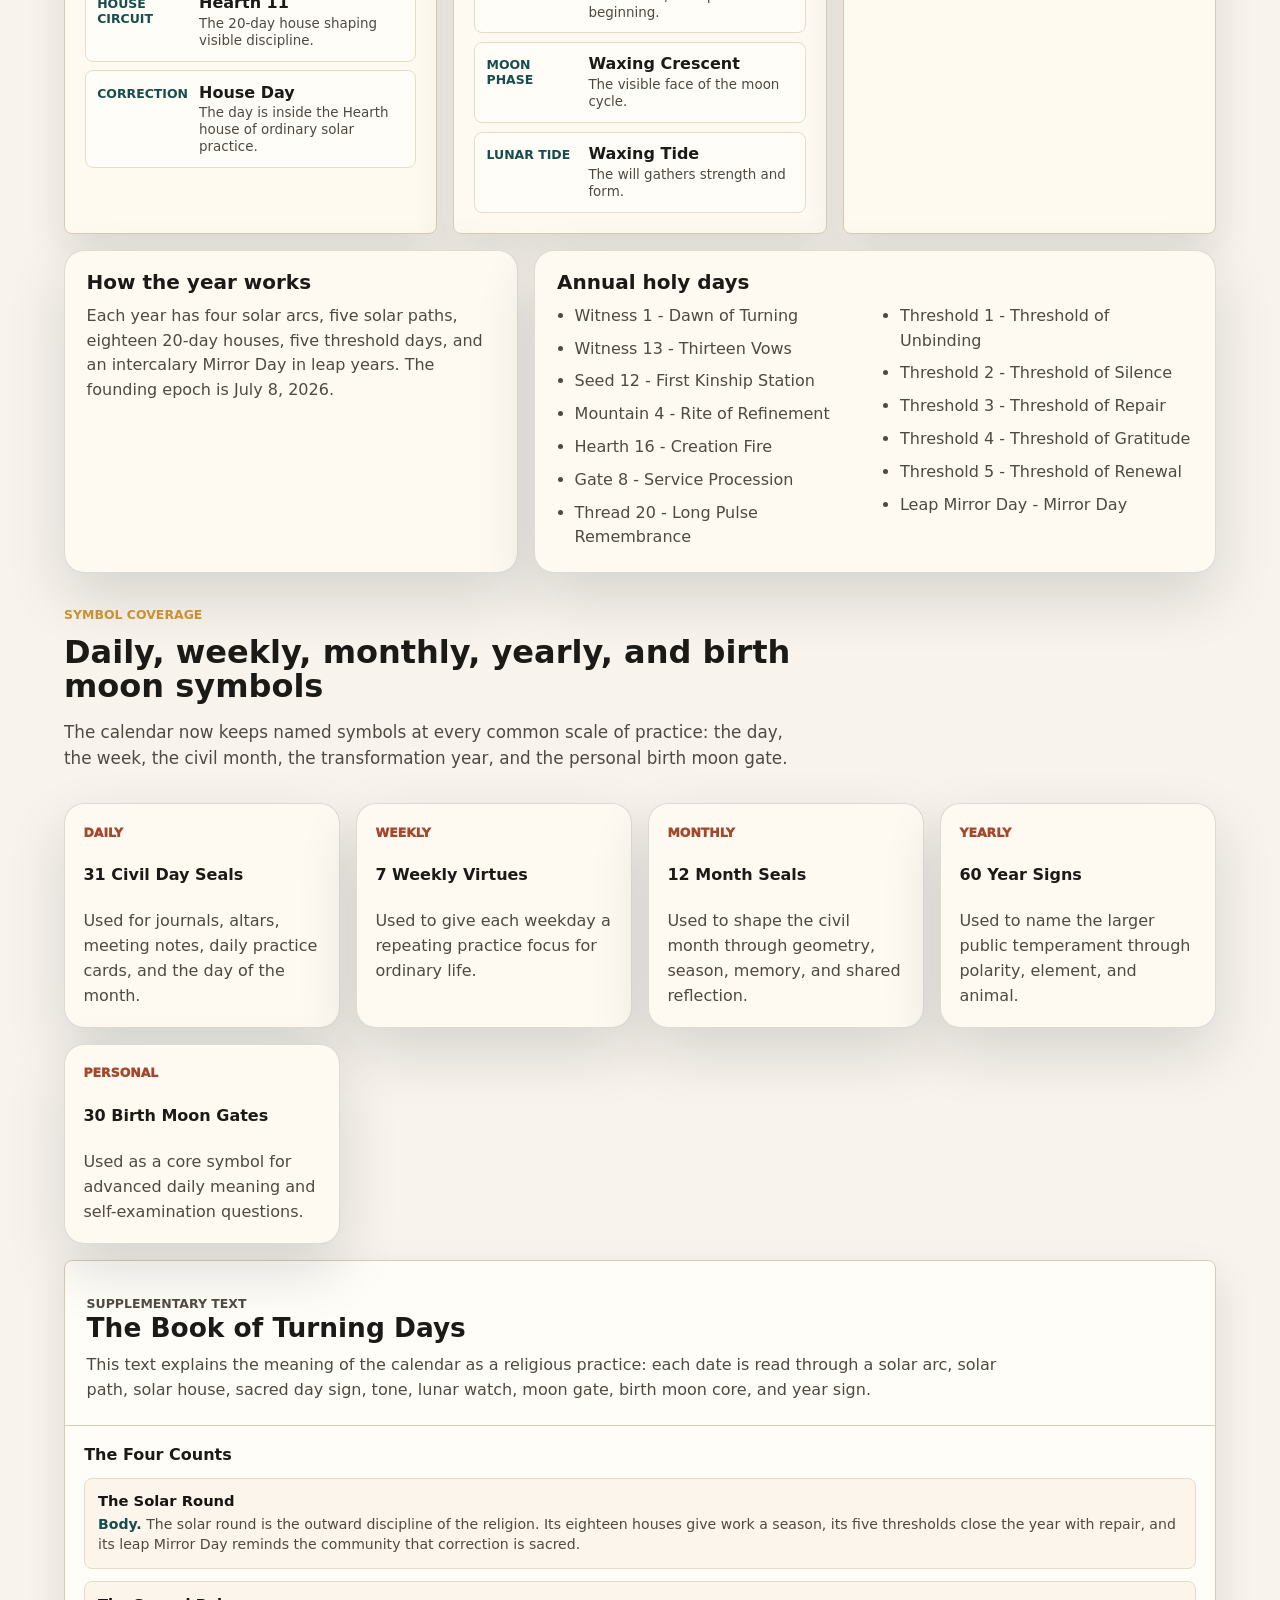
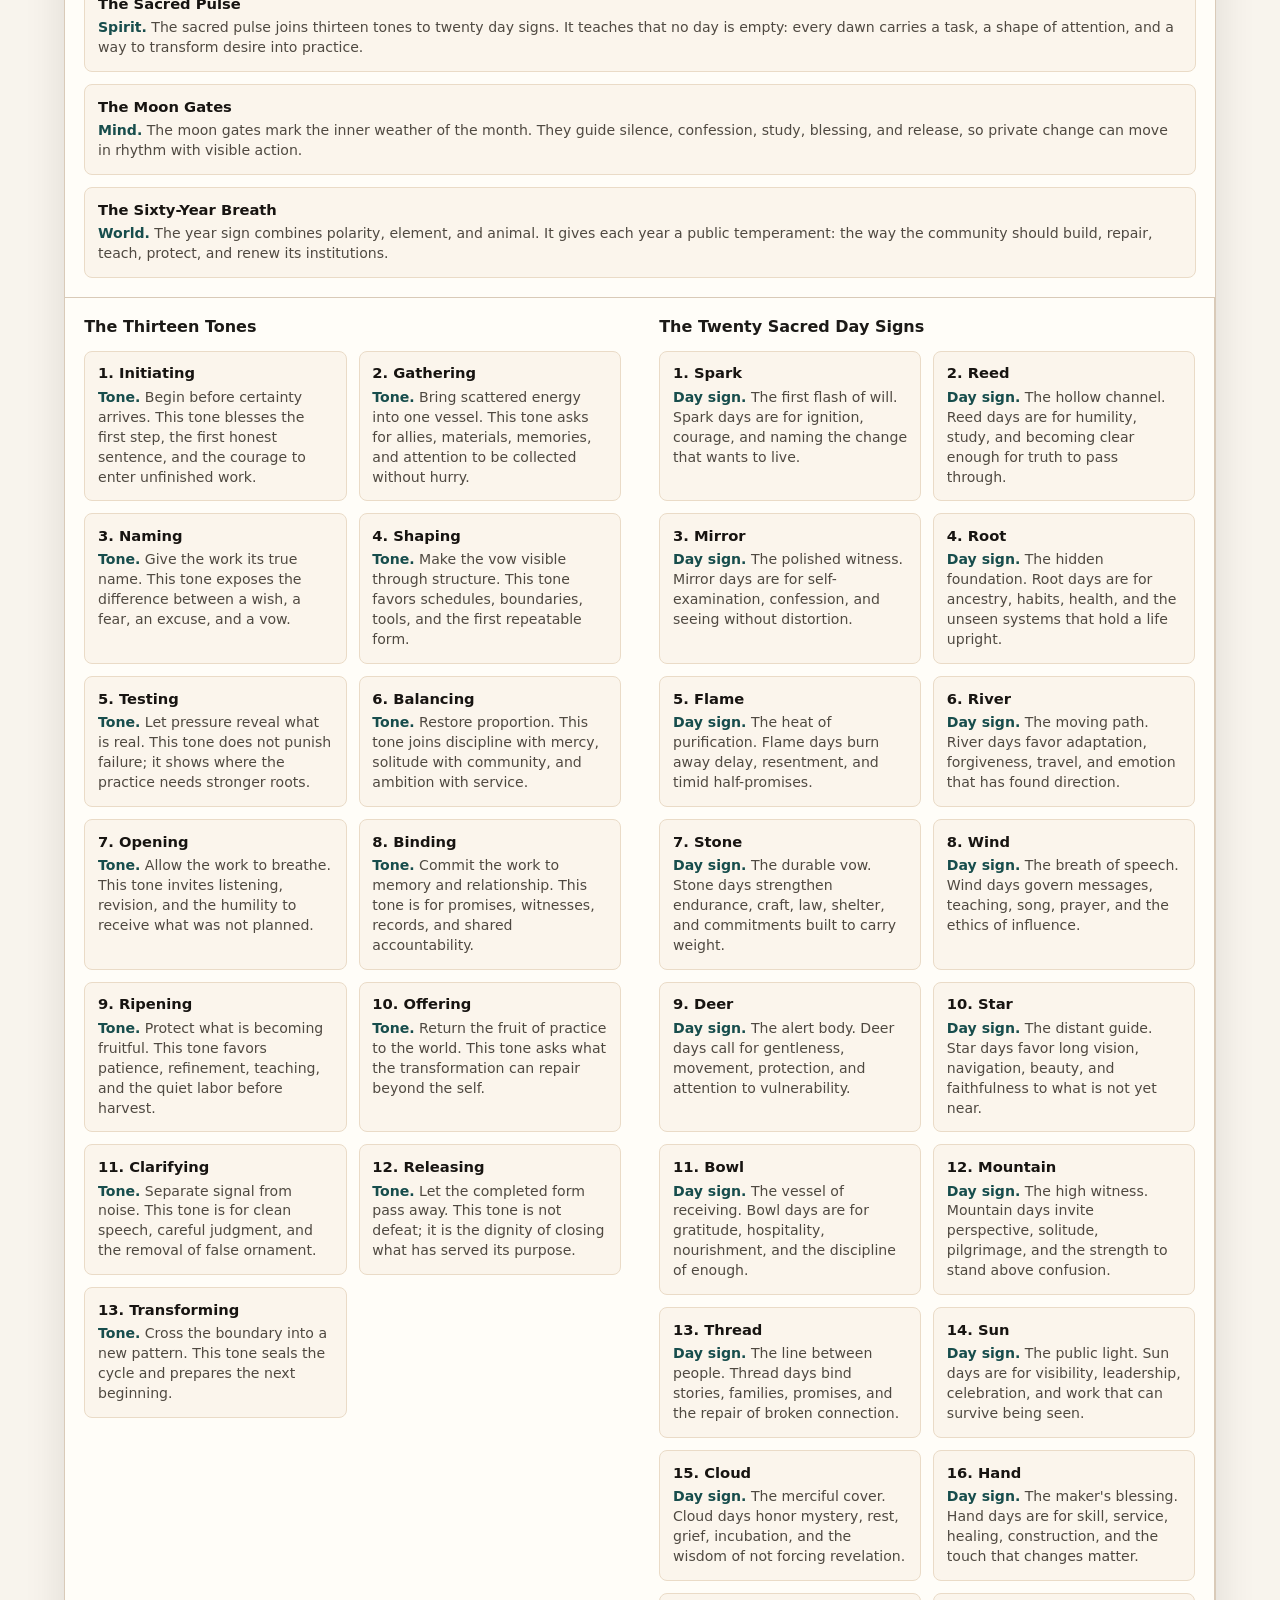
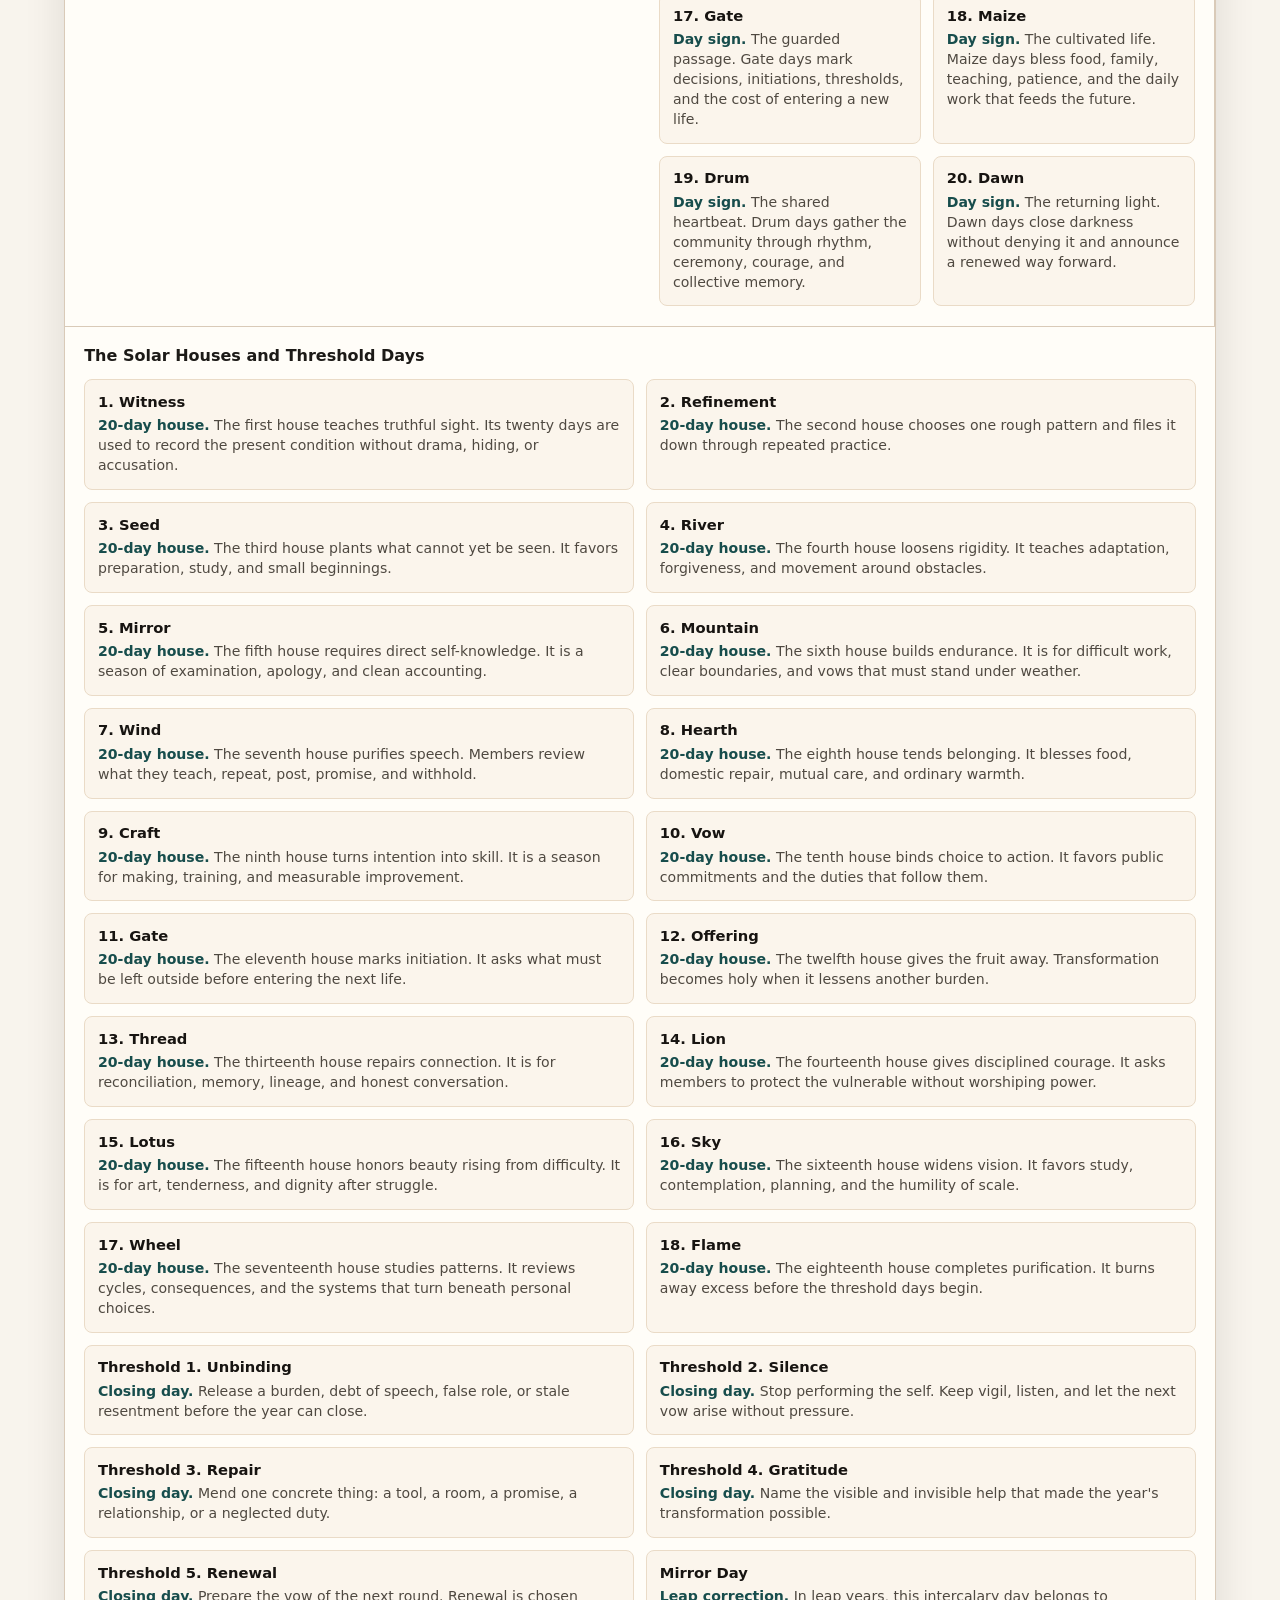
==== commit 0bc1002f: "Make Today the homepage primary action" ====
--- a/index.html
+++ b/index.html
@@ -50,8 +50,8 @@
             and carried outward in service.
           </p>
           <div class="hero-actions">
-            <a class="button primary" href="#practice">Explore the path</a>
-            <a class="button secondary" href="almanac.html">Open the Almanac</a>
+            <a class="button primary" href="almanac.html">Open today</a>
+            <a class="button secondary" href="#practice">Explore the path</a>
           </div>
           <p class="hero-note">Witness what is. Refine what can change. Create what should exist. Serve beyond the self.</p>
         </div>
@@ -76,12 +76,11 @@
           <p class="eyebrow">The living almanac</p>
           <h2 id="almanac-preview-title">A pattern for the day, the season, and the work.</h2>
           <p class="section-copy">
-            The Almanac gathers the calendar, rites, symbols, reflections, and observances into one practical guide.
-            It is designed to answer a useful question: what does the path ask me to practice now?
+            The Almanac is the daily starting point for the path: current solar station, lunar gate, planetary relationships, rite, reflection, and one concrete act. It is designed to answer a useful question: what does the path ask me to practice now?
           </p>
           <div class="hero-actions">
-            <a class="button primary" href="almanac.html">Enter the Almanac</a>
-            <a class="button secondary" href="#calendar">Open the Calendar</a>
+            <a class="button primary" href="almanac.html">Open today\'s practice</a>
+            <a class="button secondary" href="#calendar">Study the founding calendar</a>
           </div>
         </div>
 
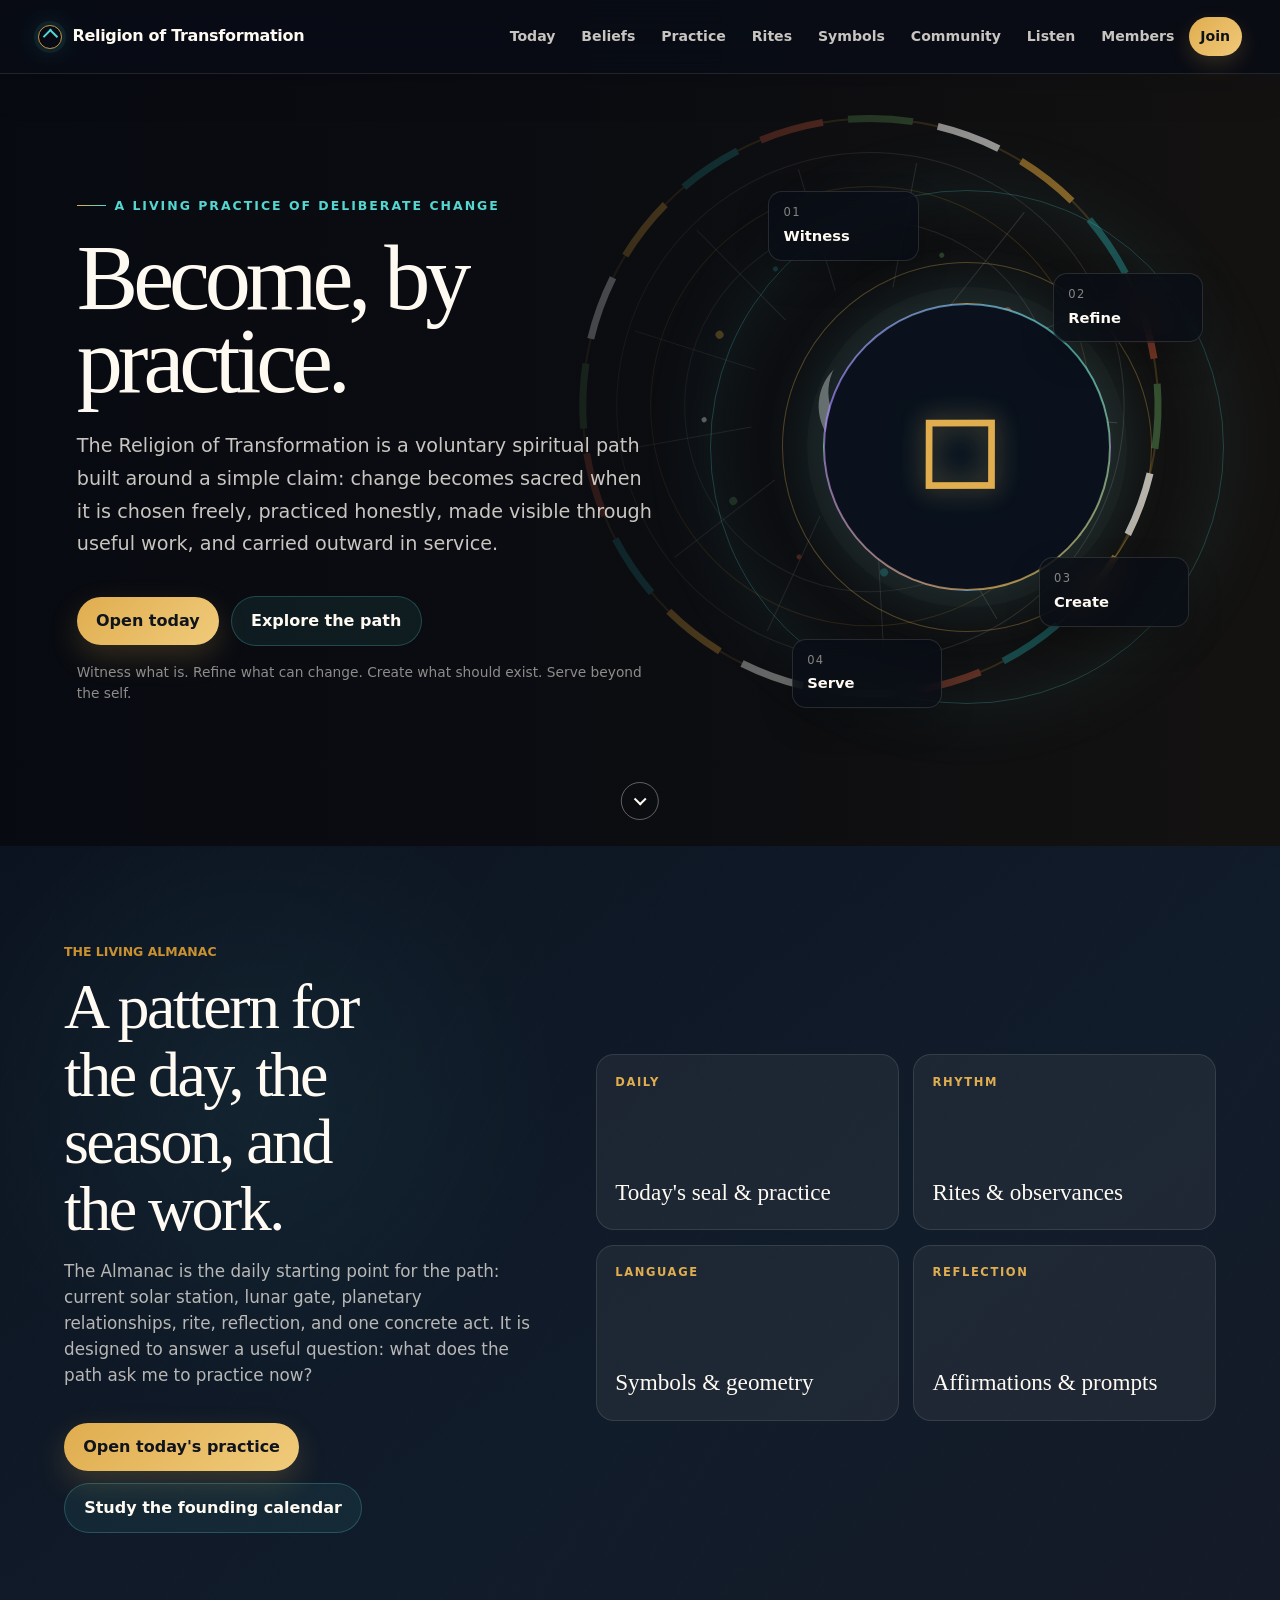
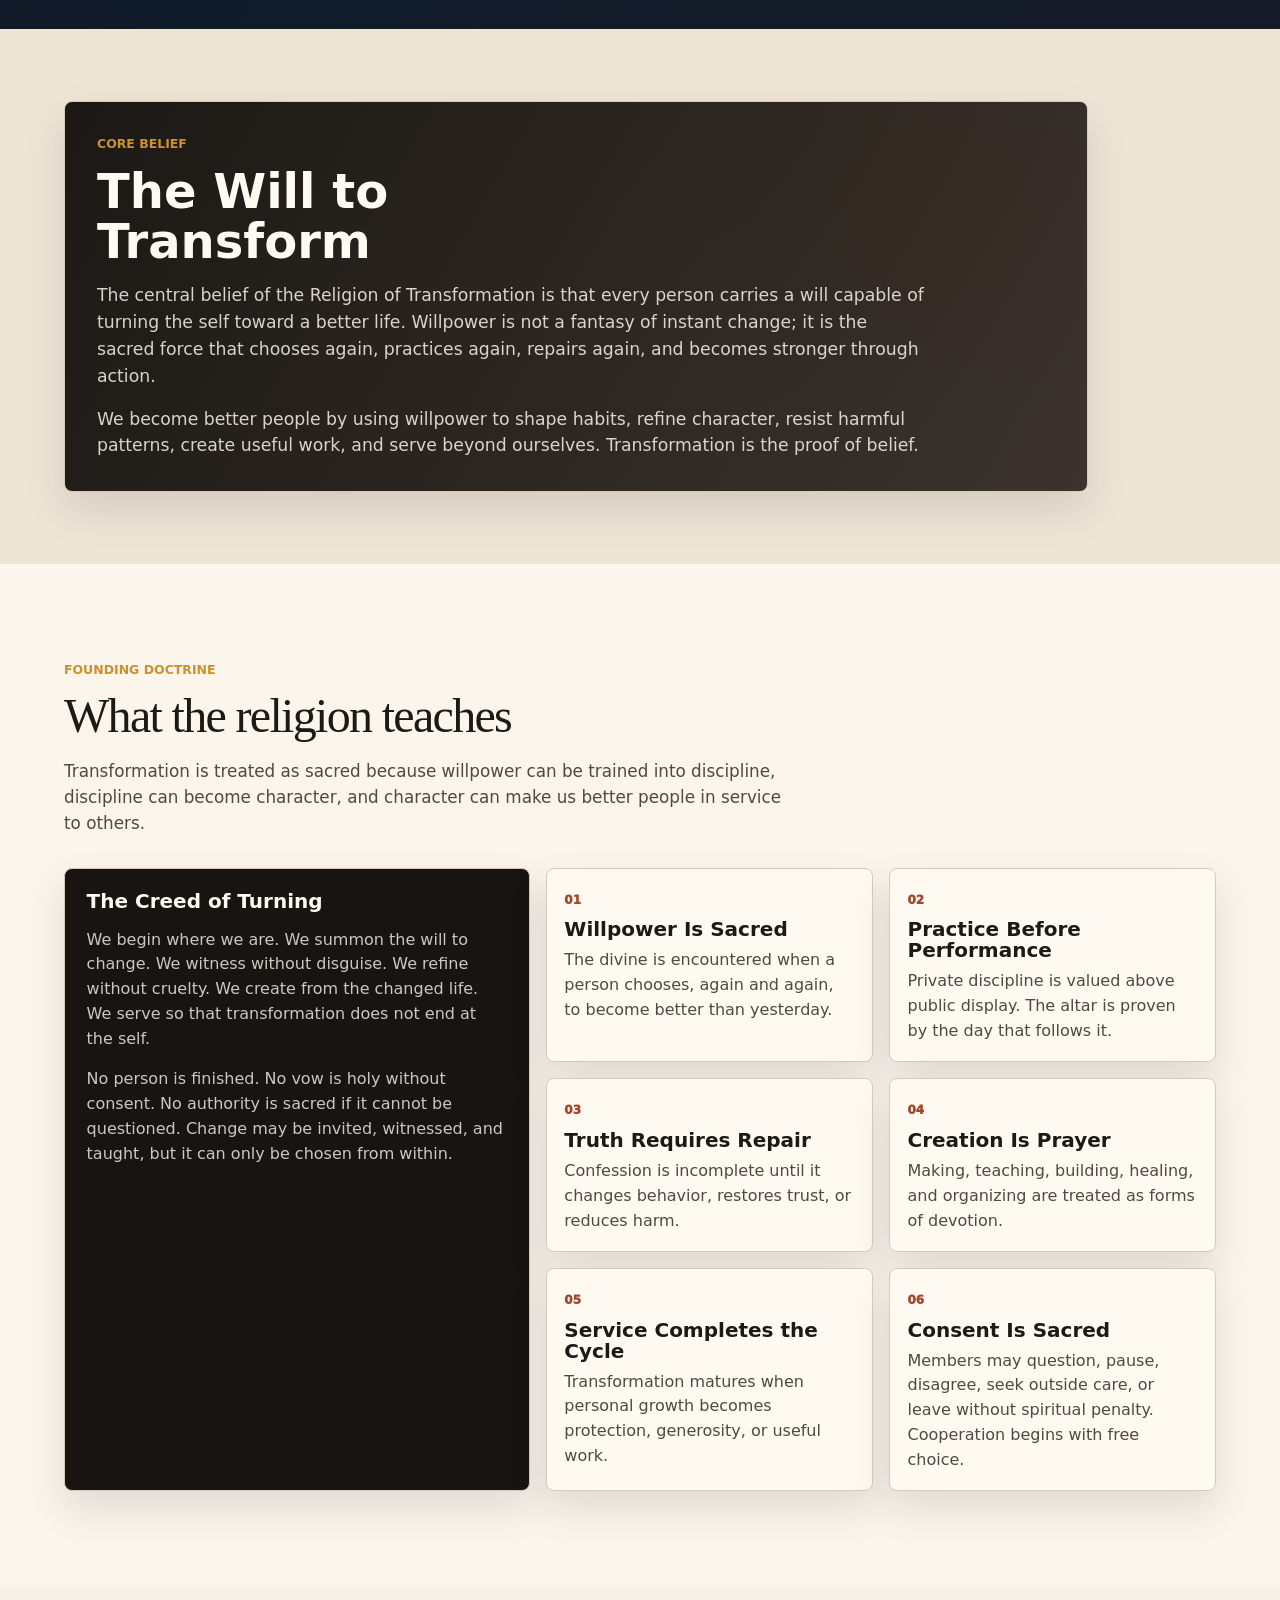
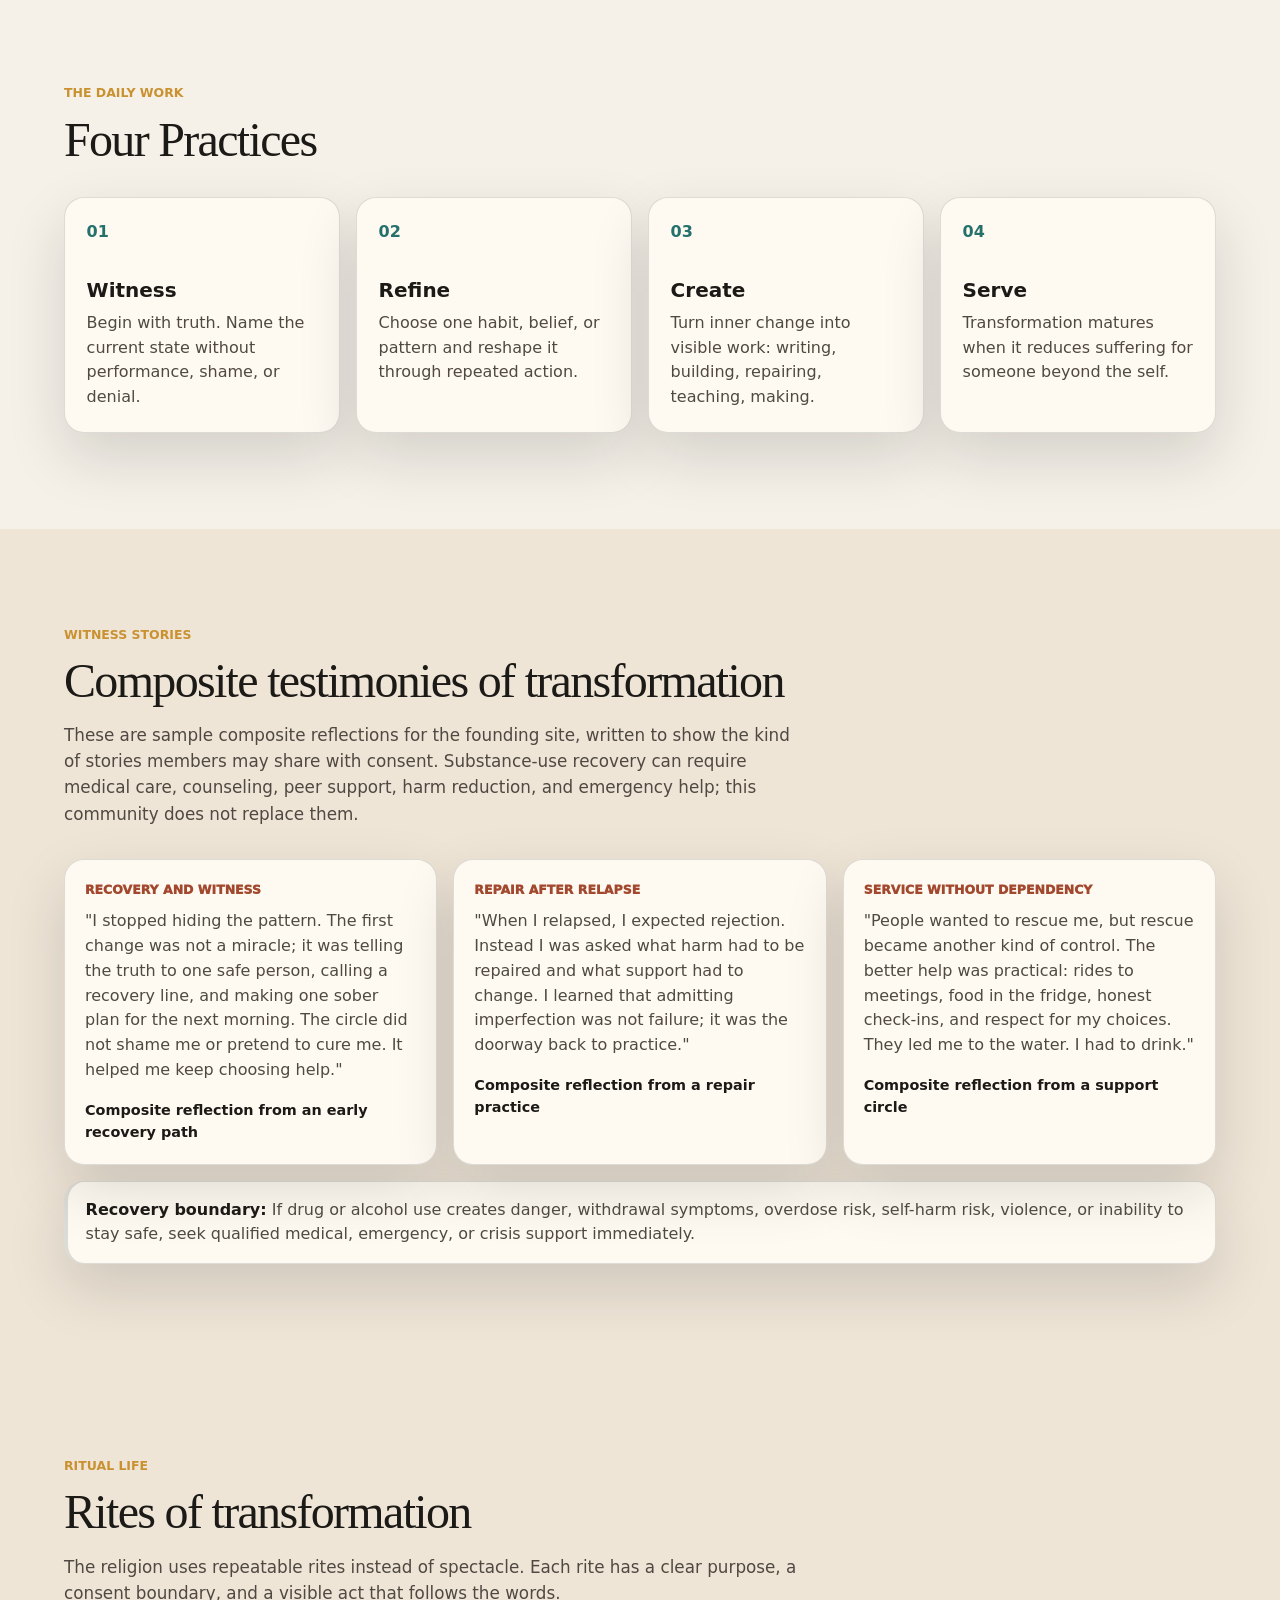
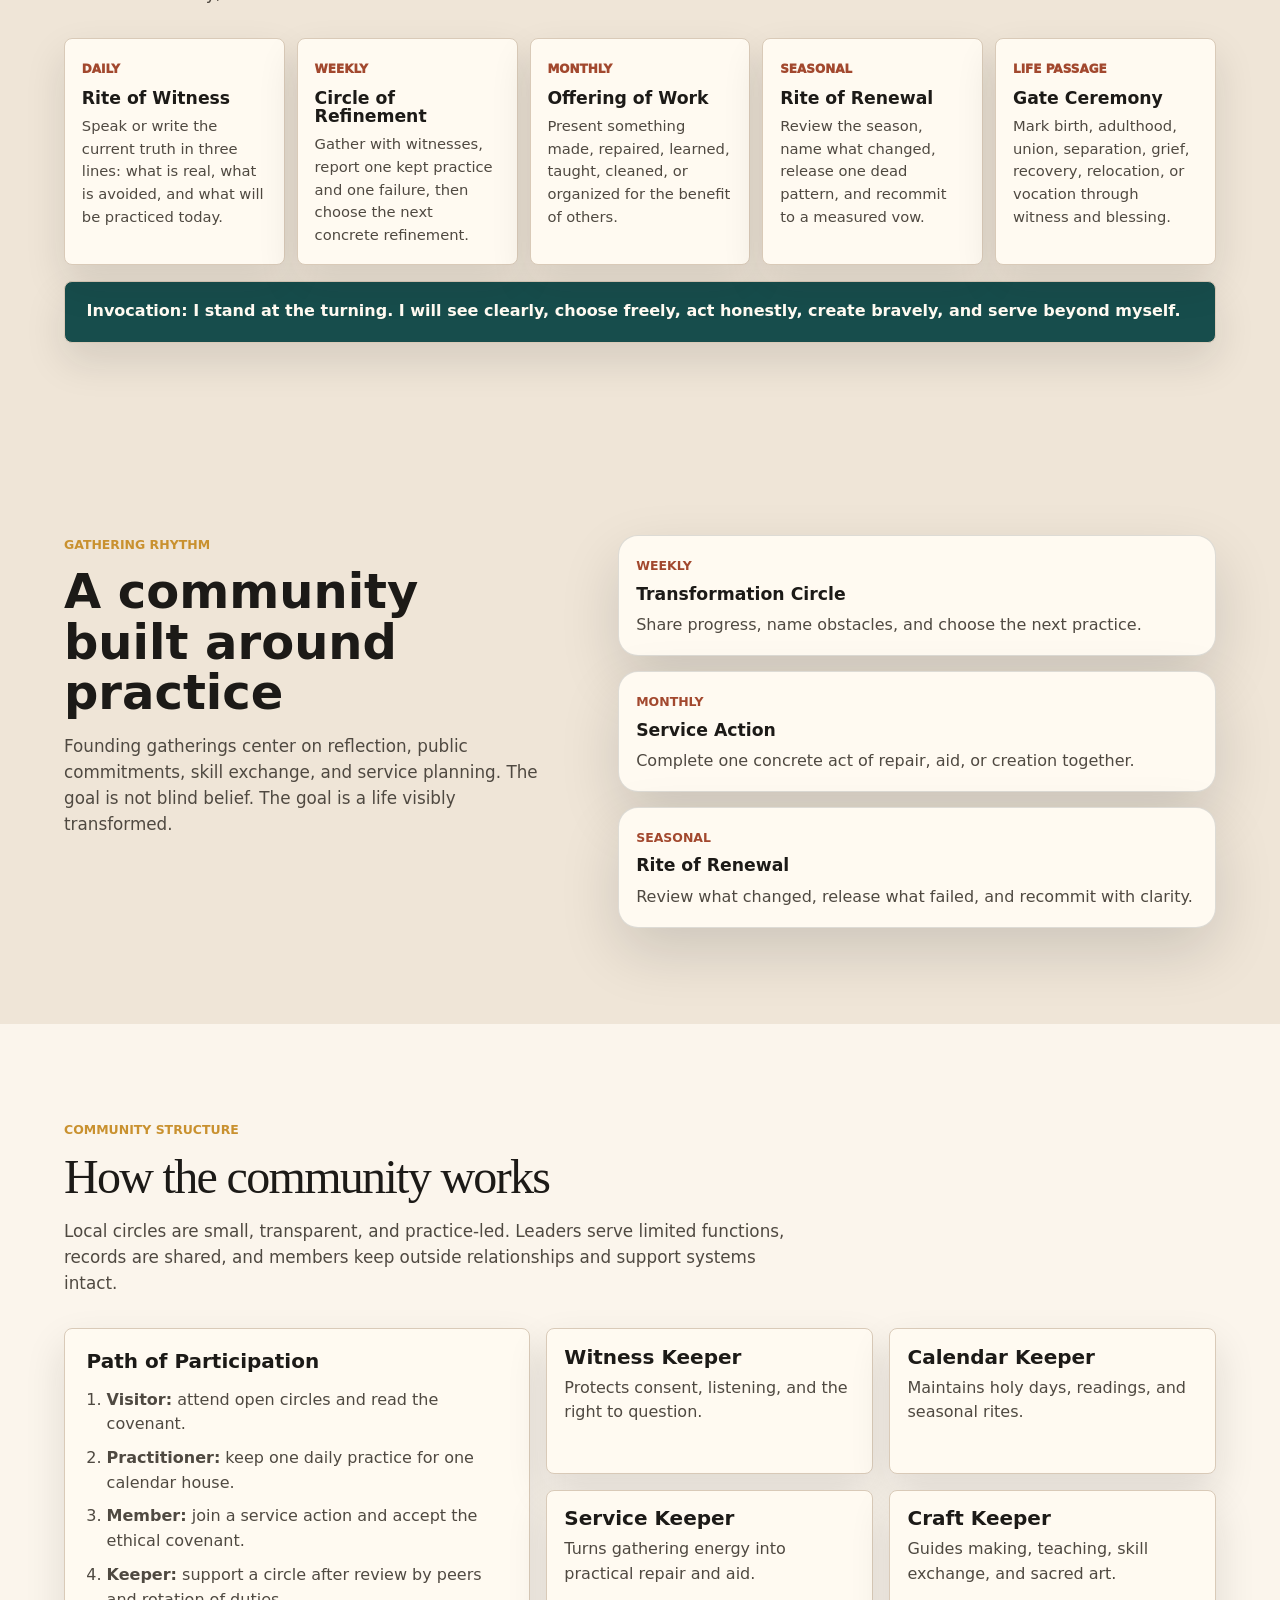
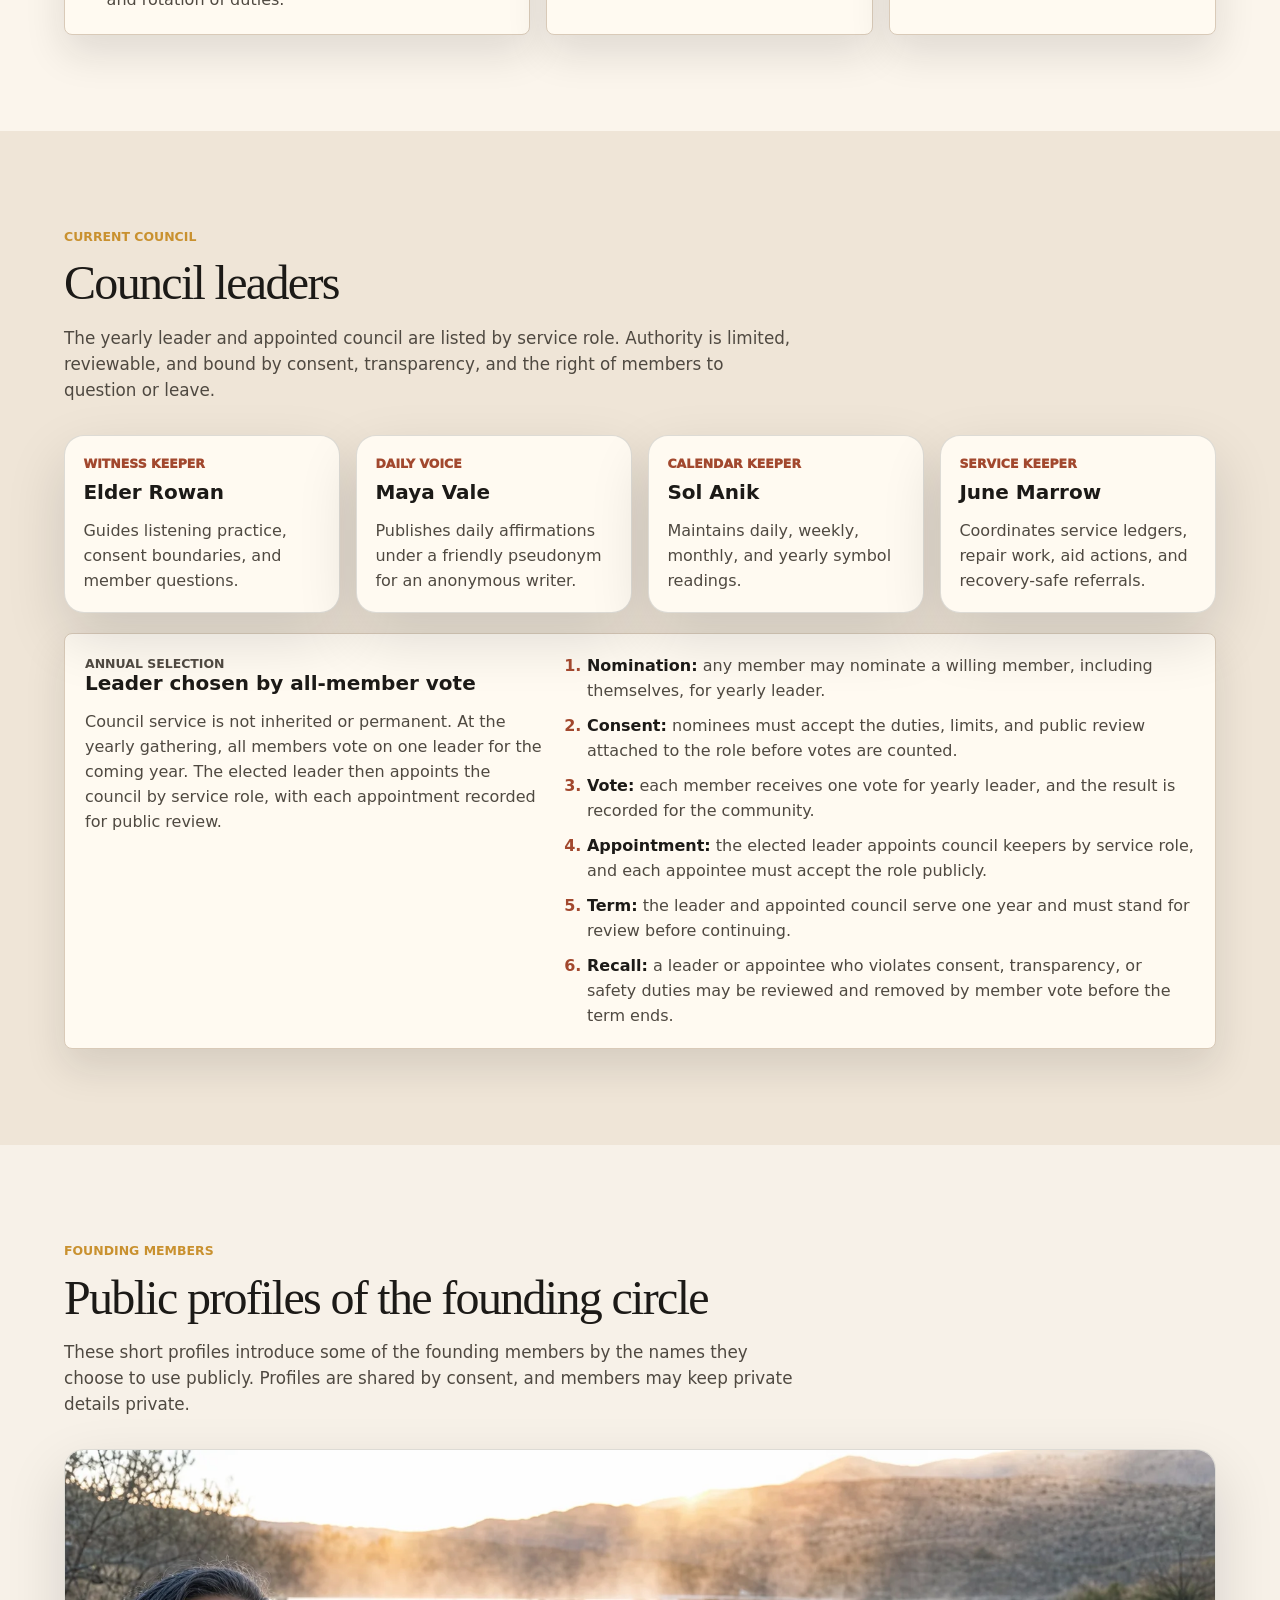
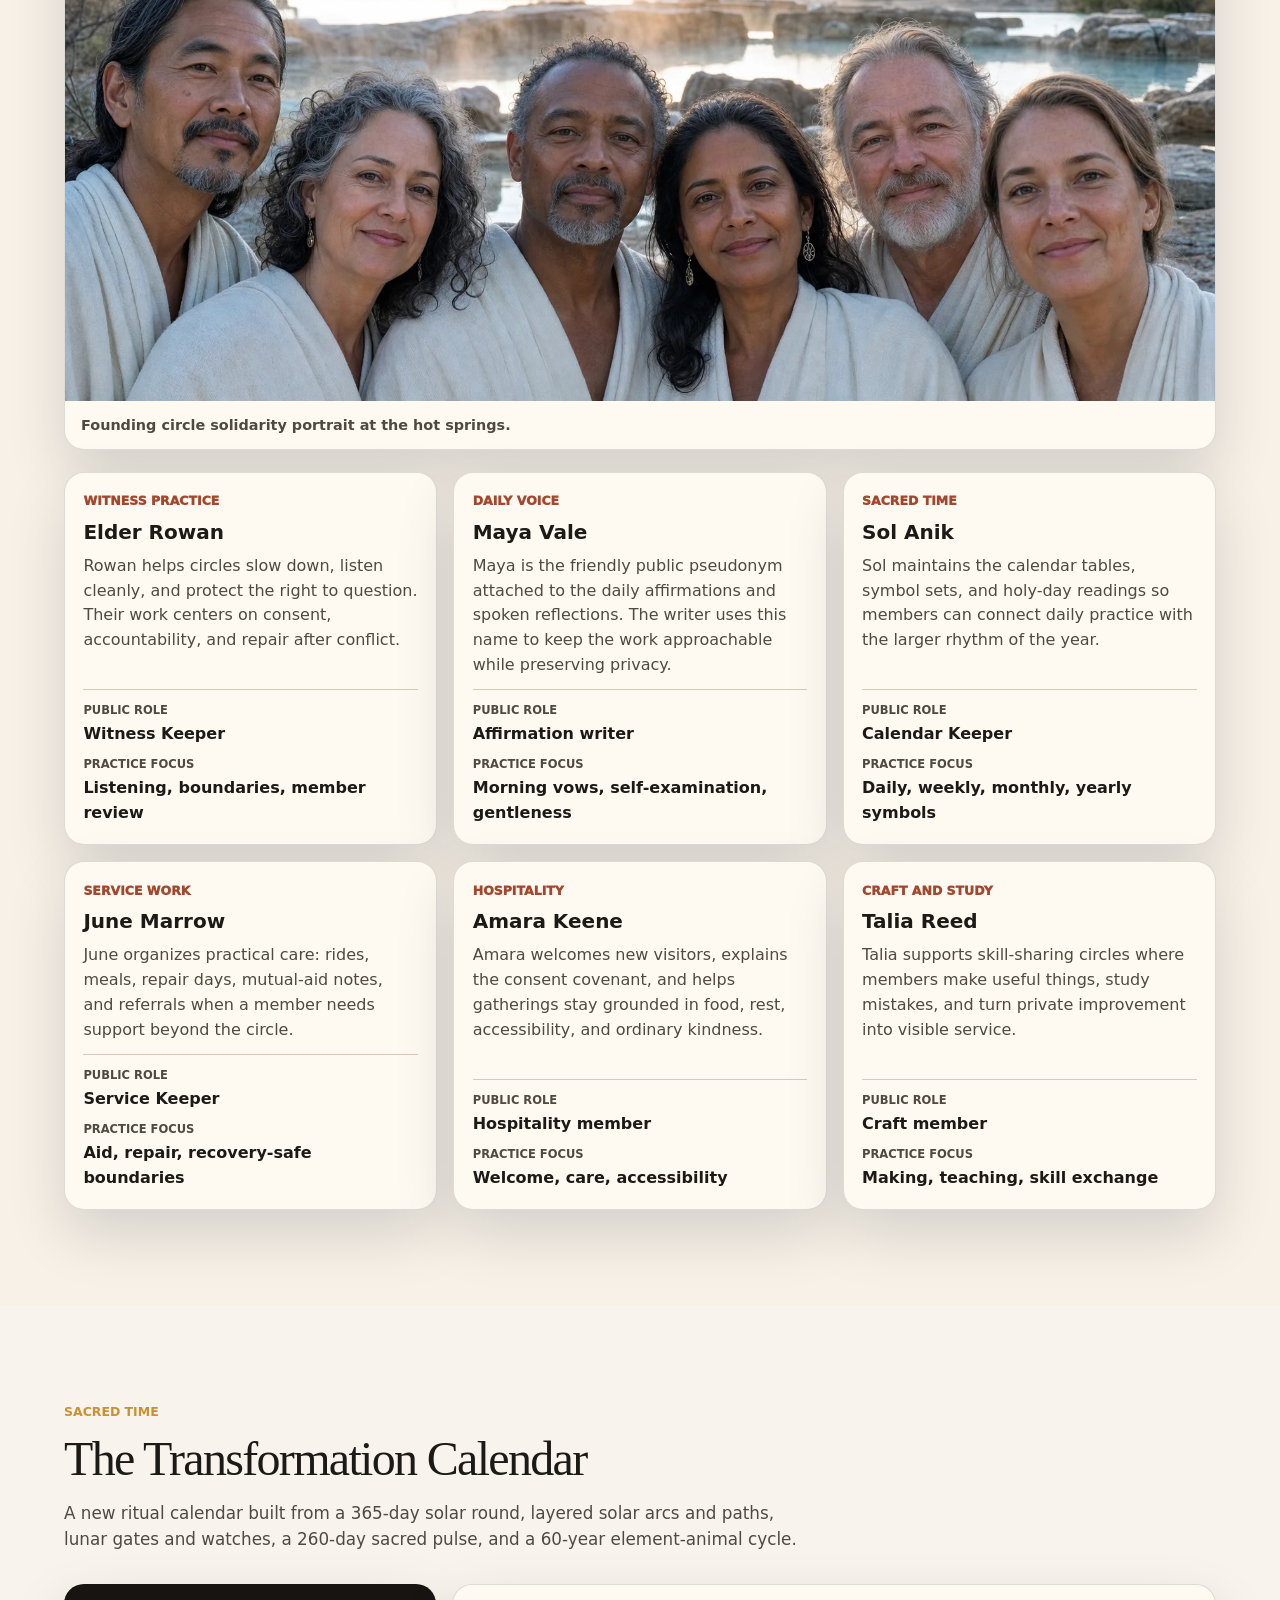
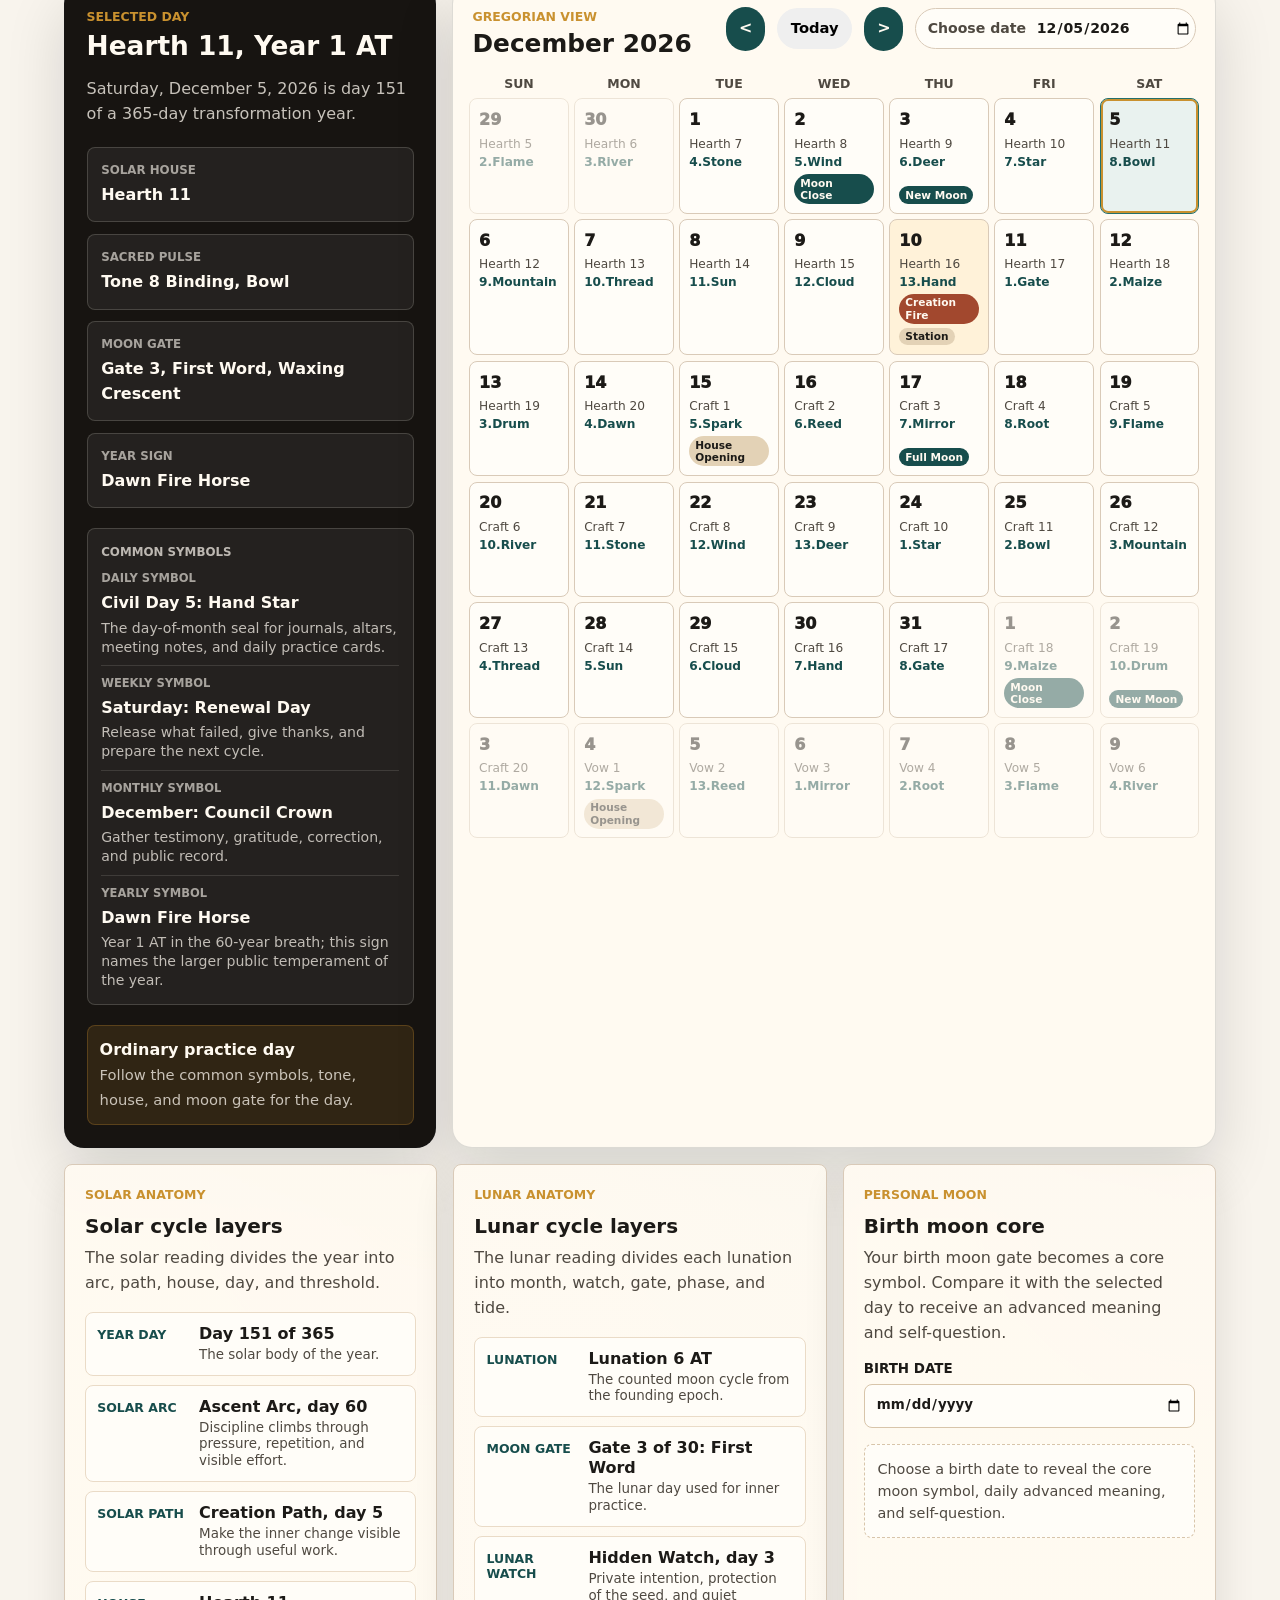
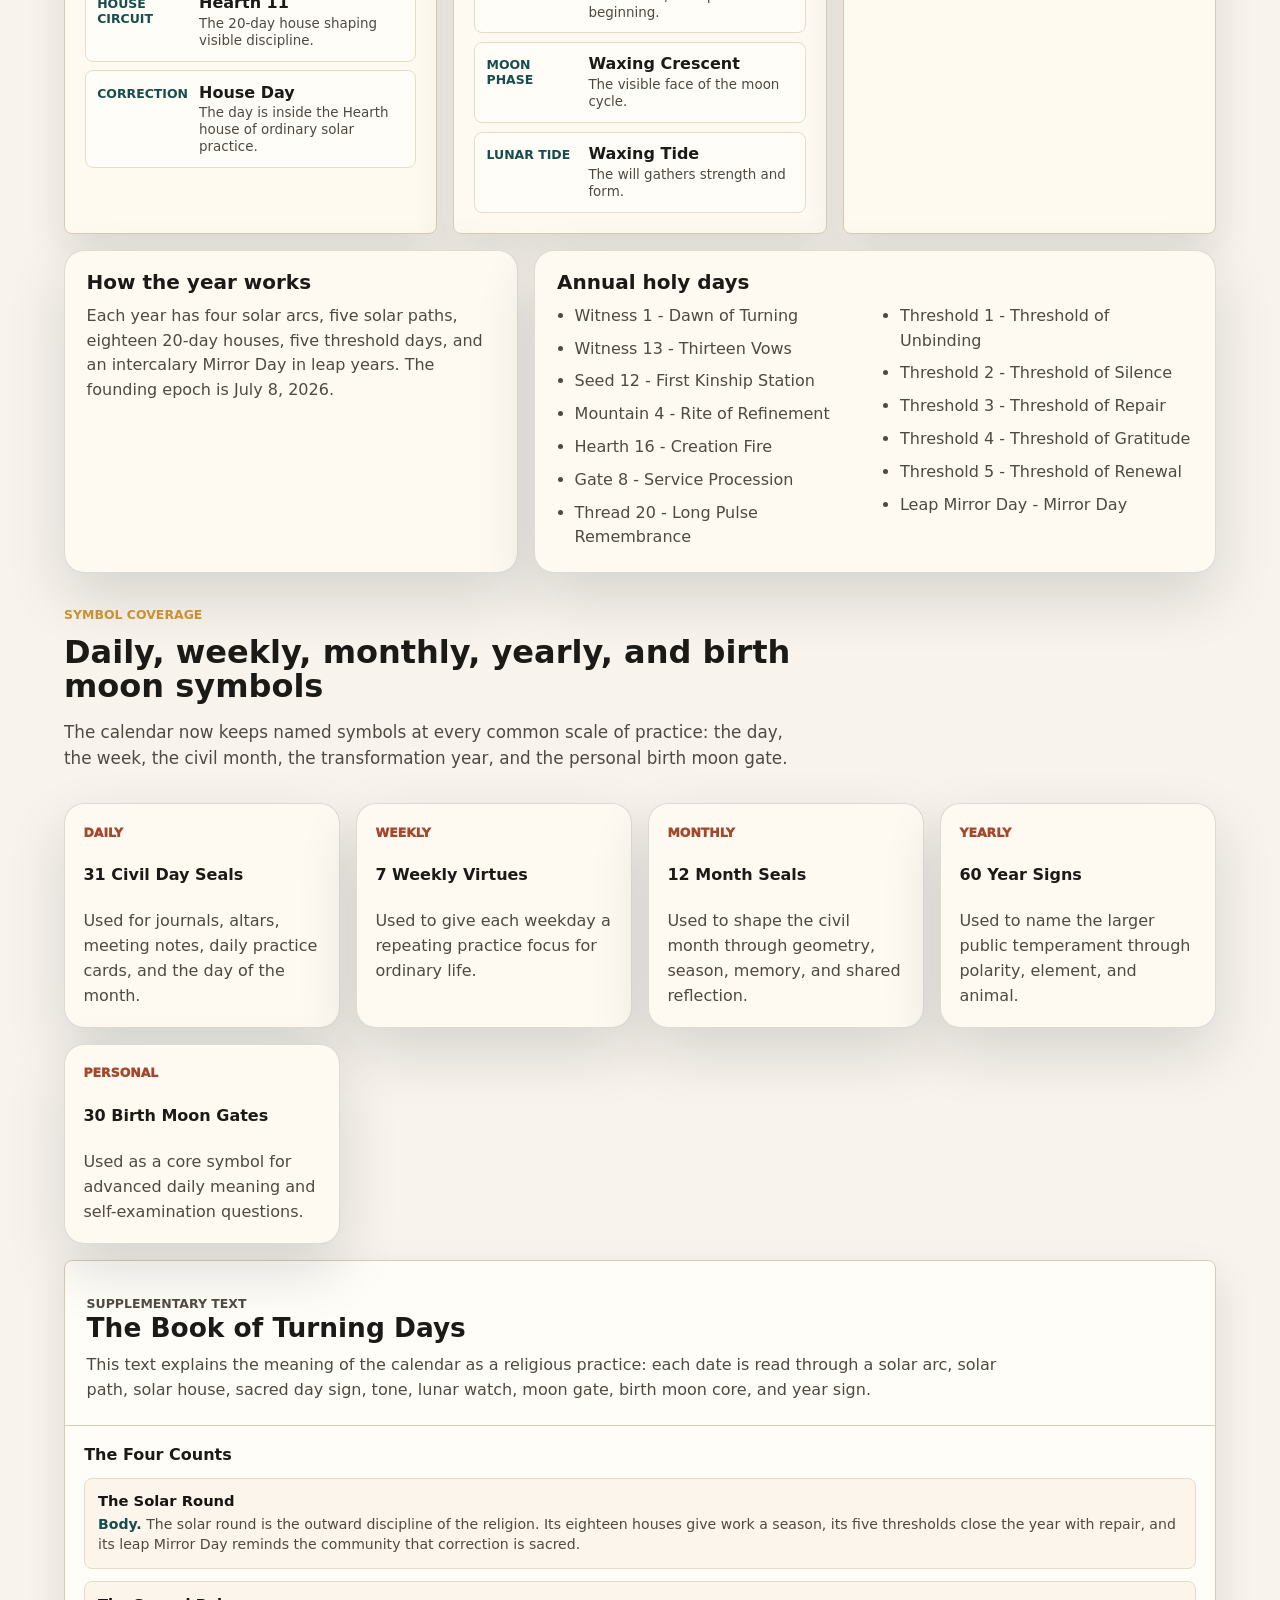
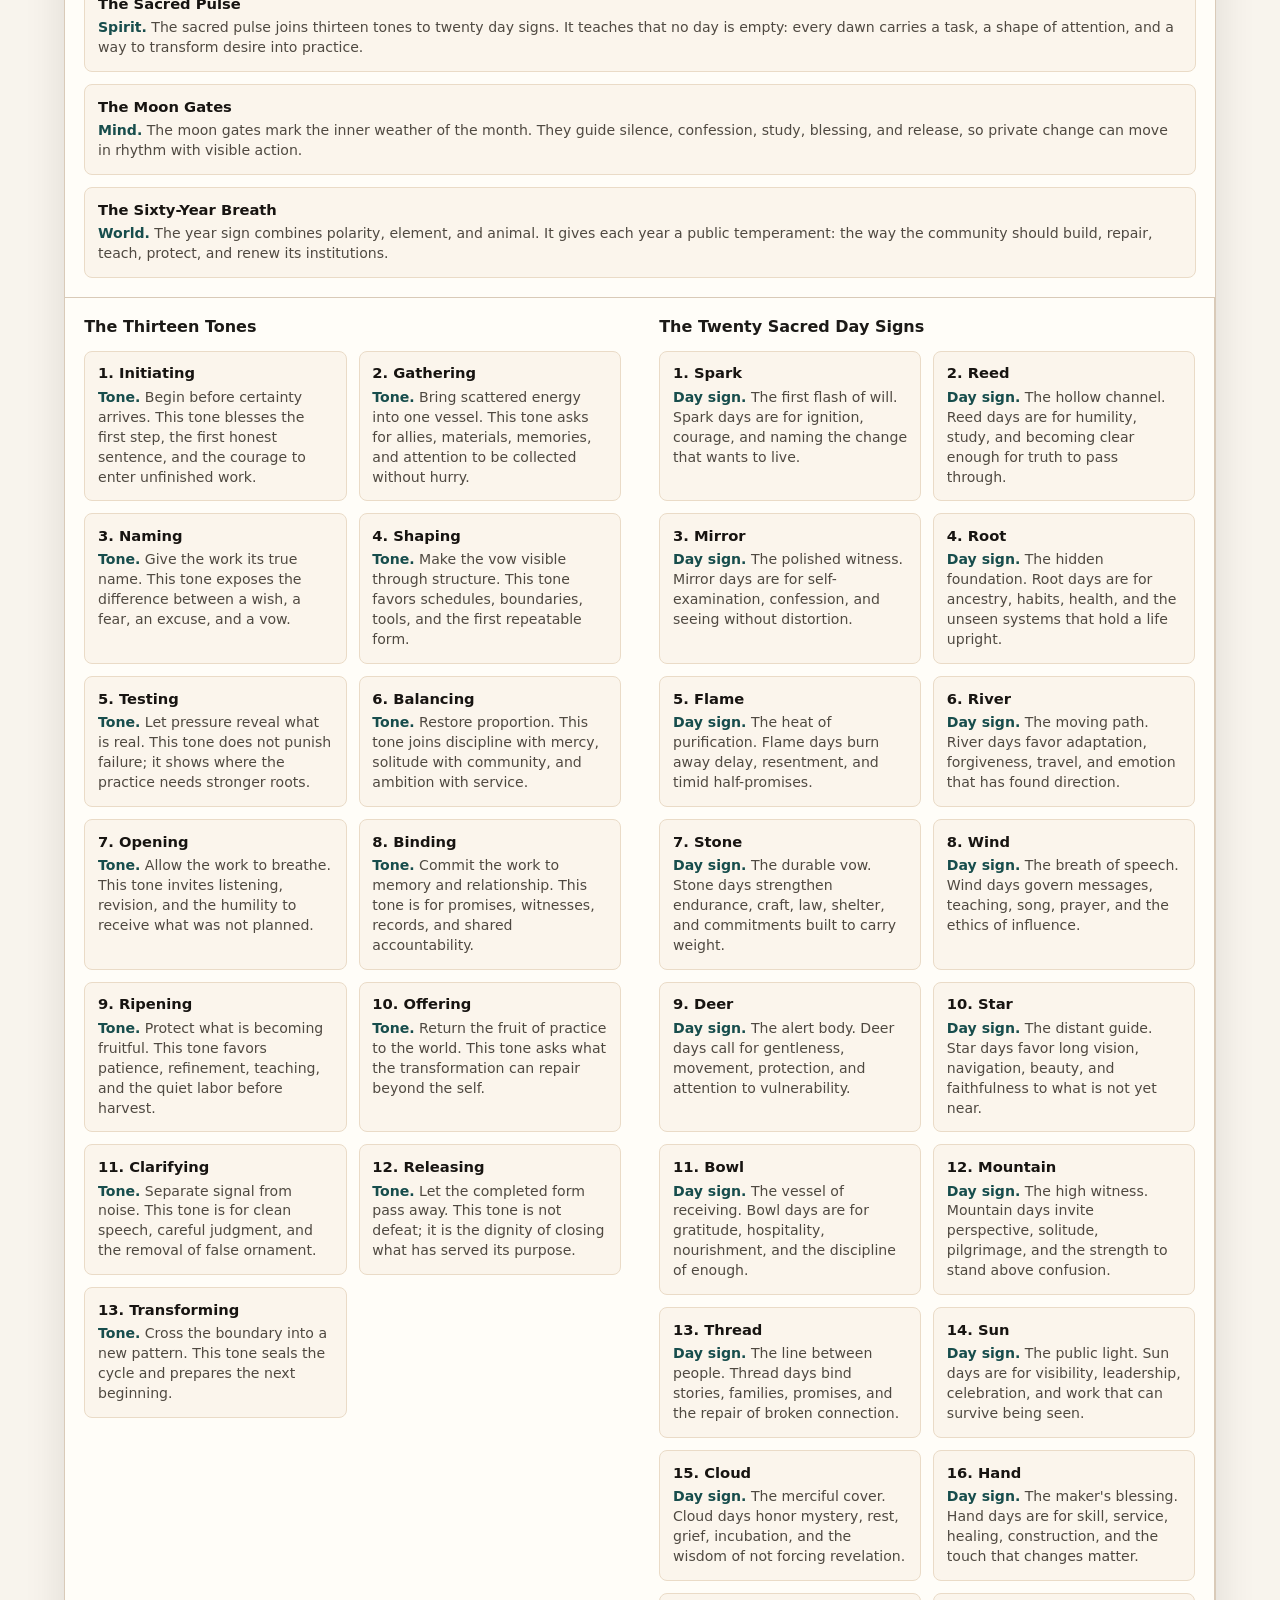
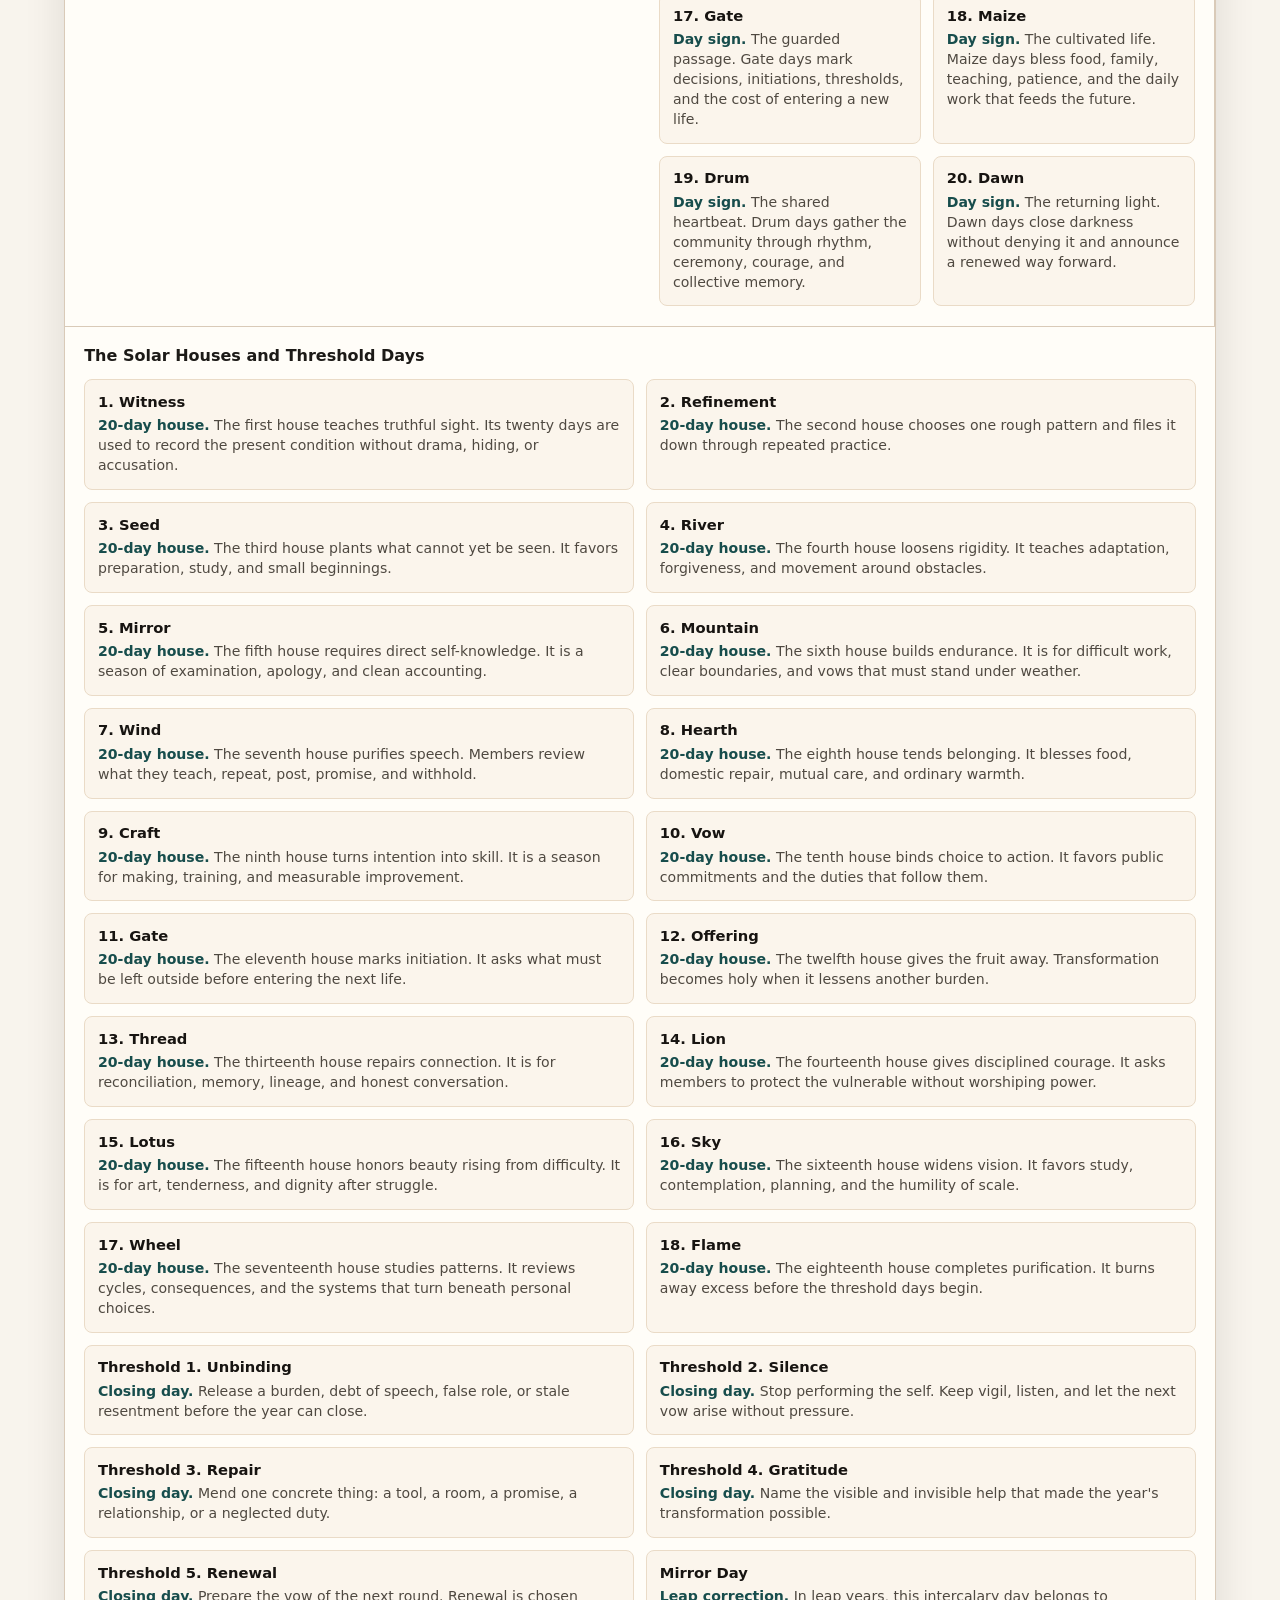
==== commit 58a19af3: "Polish homepage daily Almanac entry" ====
--- a/index.html
+++ b/index.html
@@ -79,15 +79,15 @@
             The Almanac is the daily starting point for the path: current solar station, lunar gate, planetary relationships, rite, reflection, and one concrete act. It is designed to answer a useful question: what does the path ask me to practice now?
           </p>
           <div class="hero-actions">
-            <a class="button primary" href="almanac.html">Open today\'s practice</a>
+            <a class="button primary" href="almanac.html">Open today's practice</a>
             <a class="button secondary" href="#calendar">Study the founding calendar</a>
           </div>
         </div>
 
         <div class="almanac-grid" aria-label="Almanac guide">
-          <a class="almanac-card" href="#calendar">
+          <a class="almanac-card" href="almanac.html">
             <span>Daily</span>
-            <strong>Calendar &amp; active signs</strong>
+            <strong>Today's seal &amp; practice</strong>
           </a>
           <a class="almanac-card" href="#rites">
             <span>Rhythm</span>
